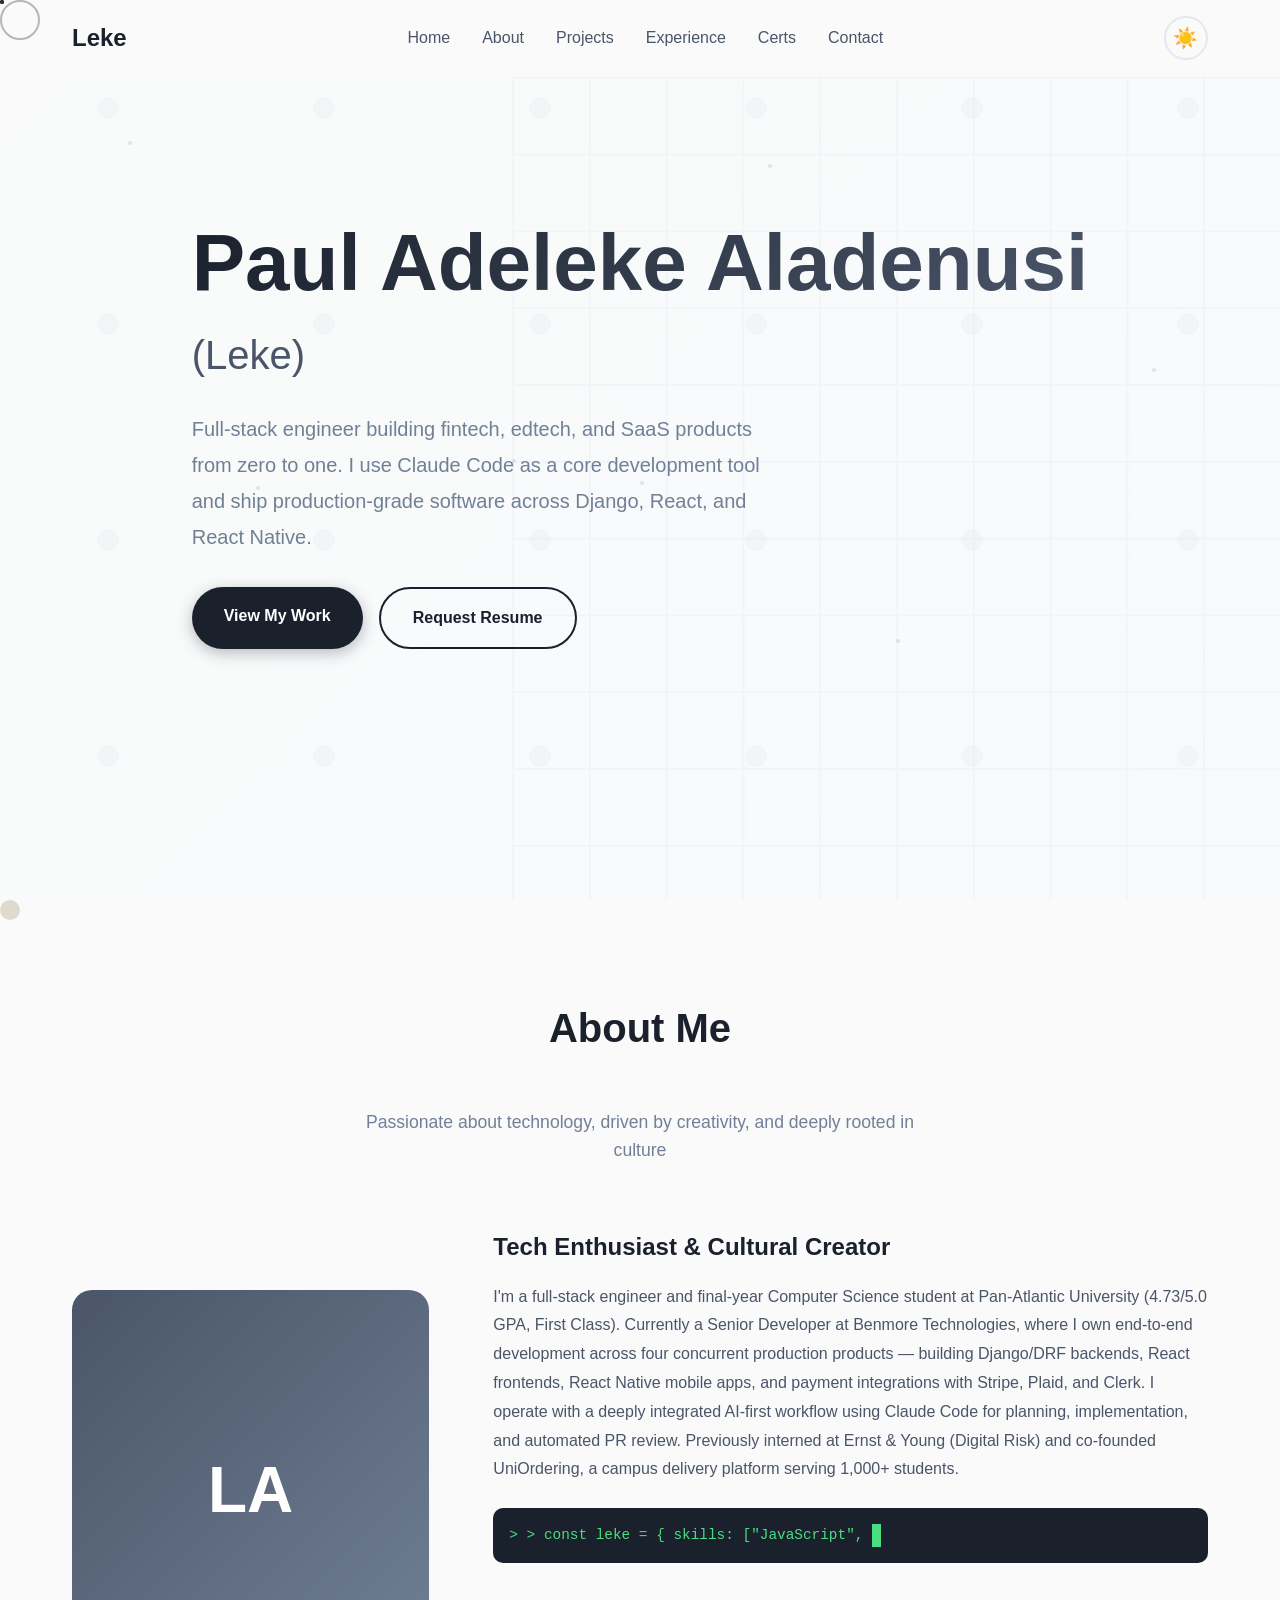
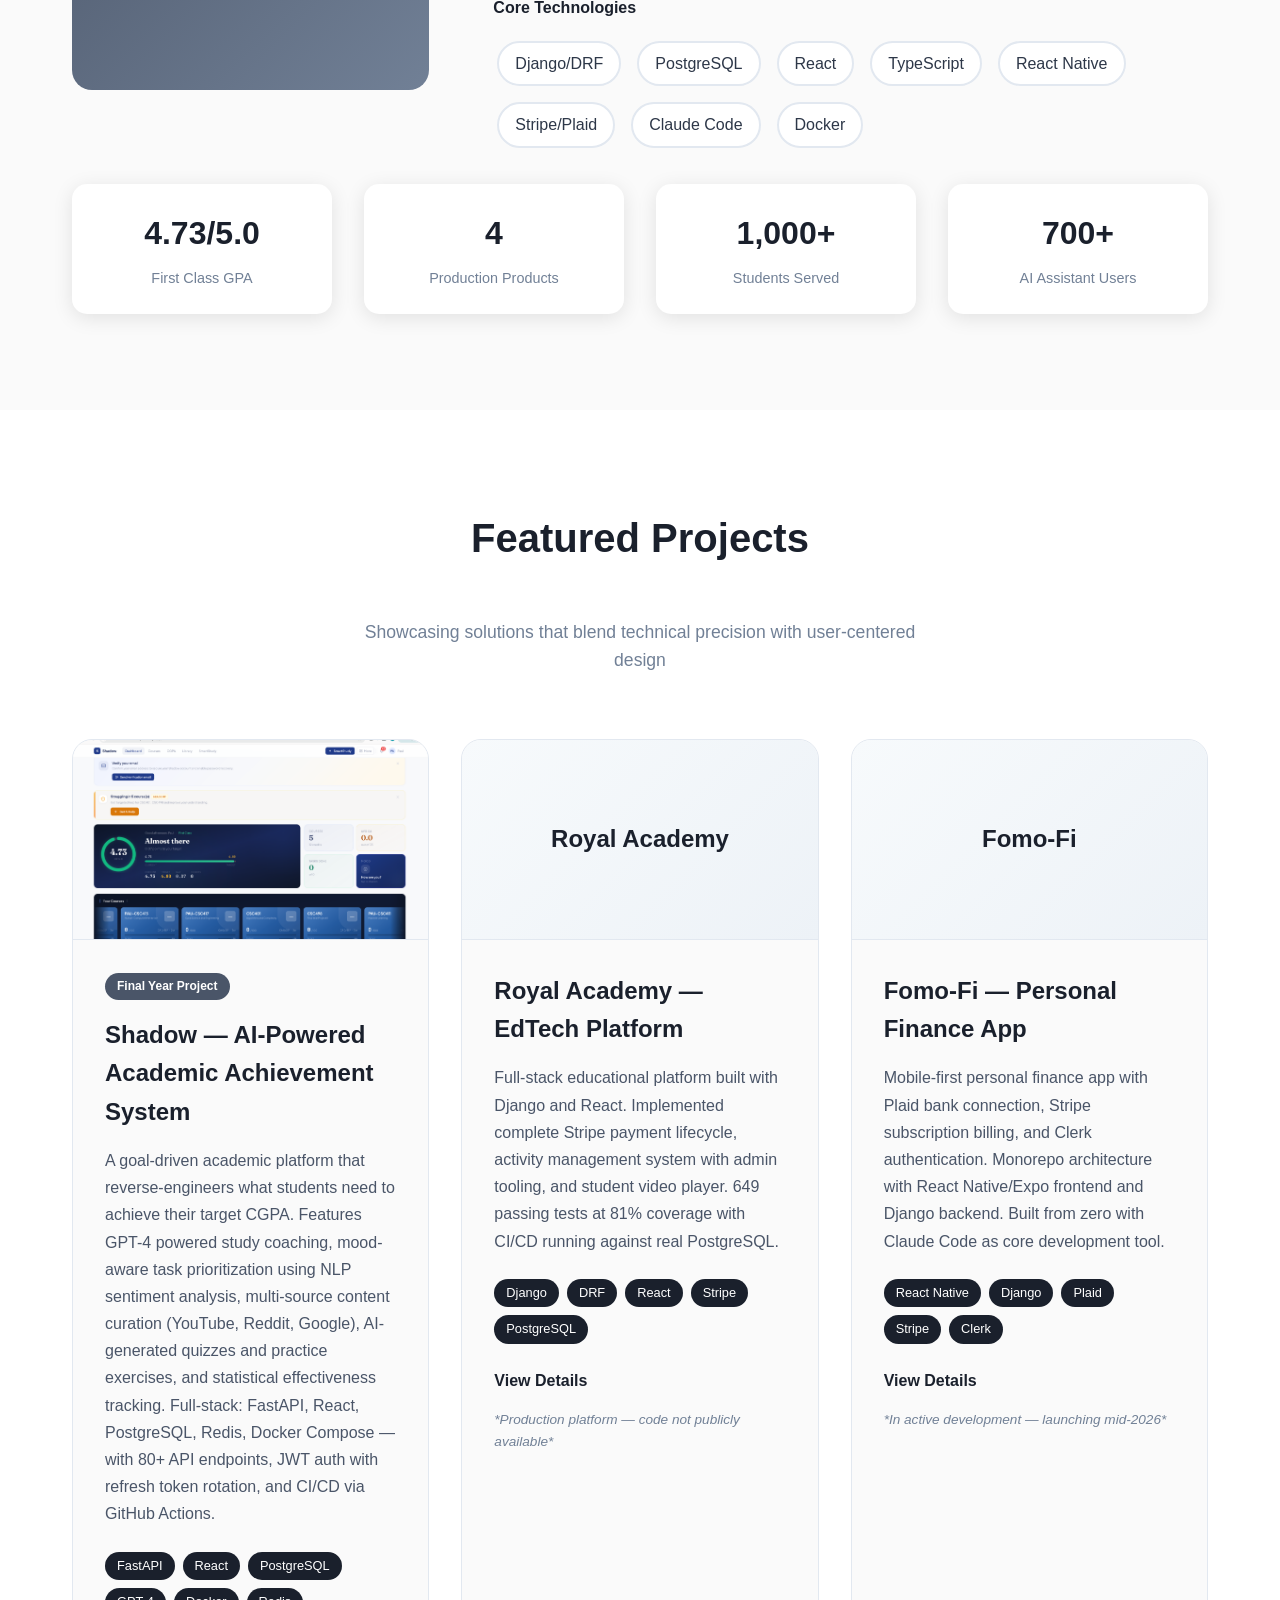
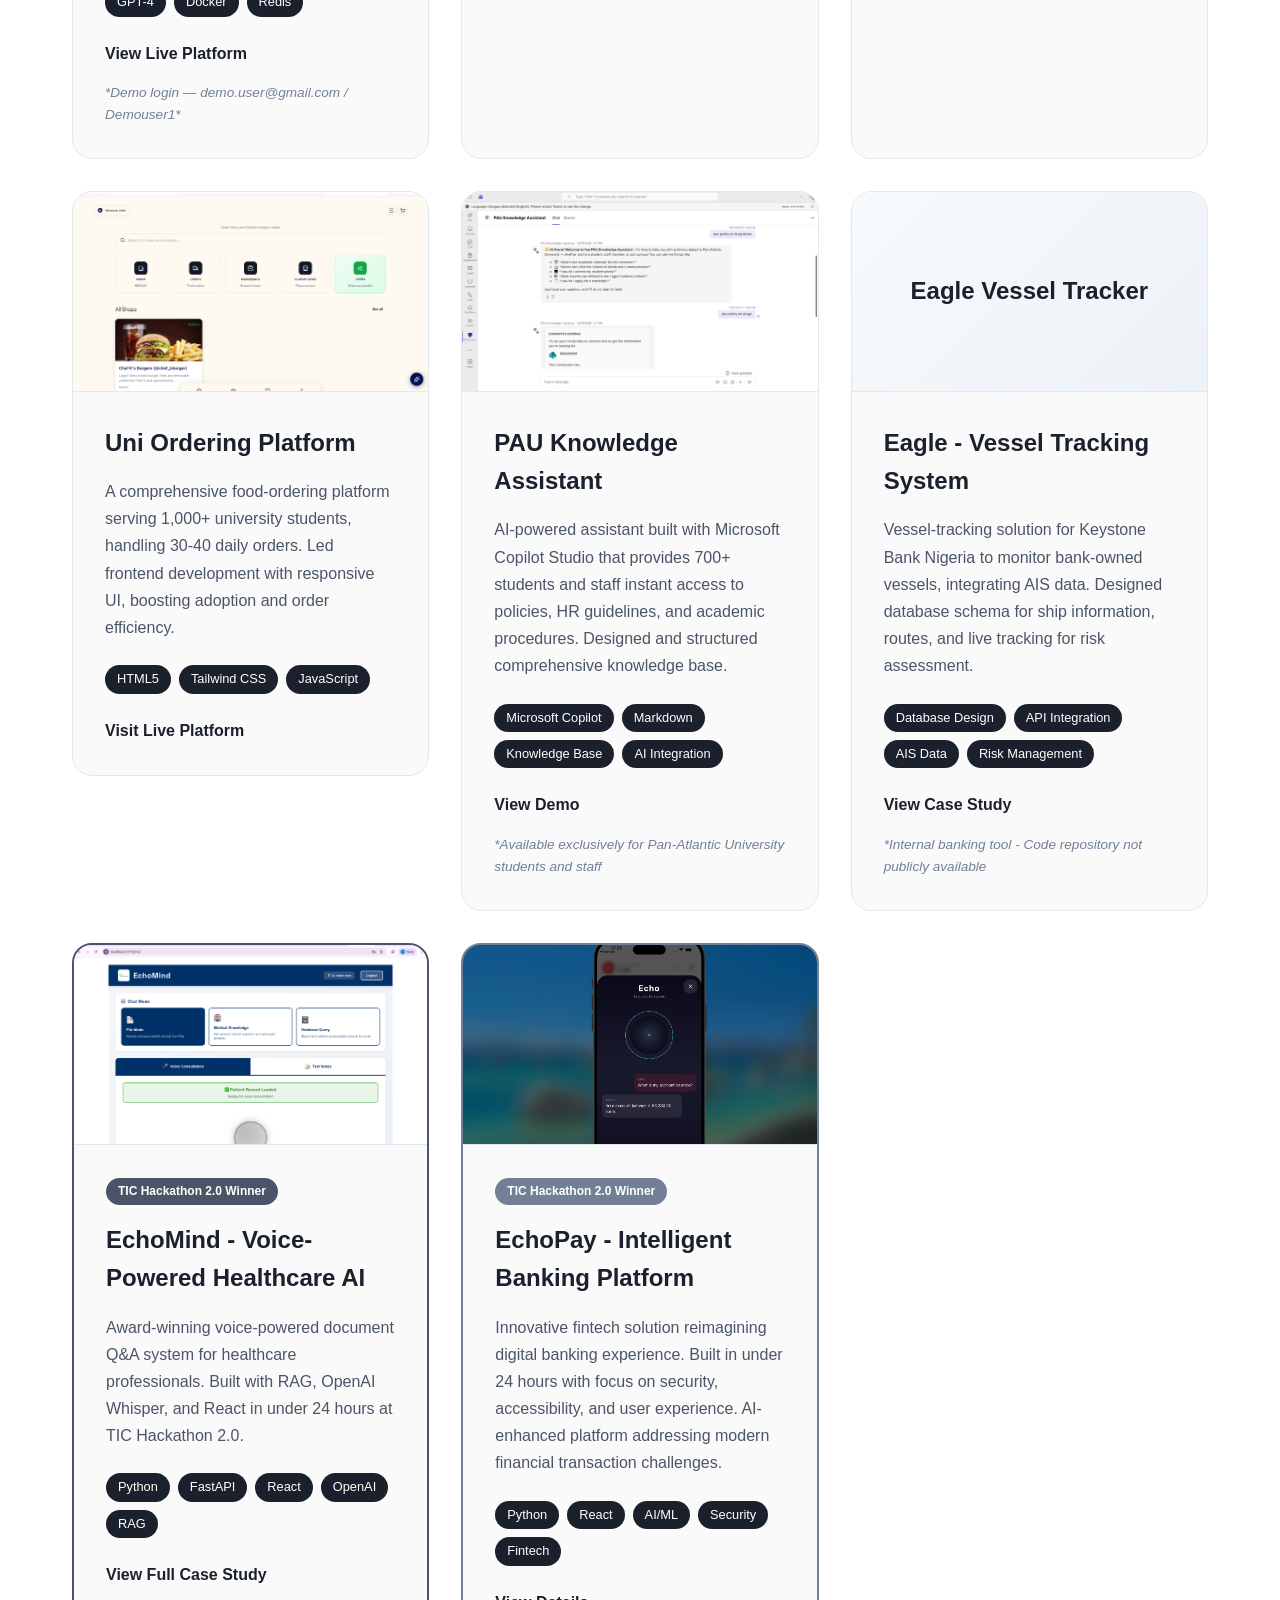
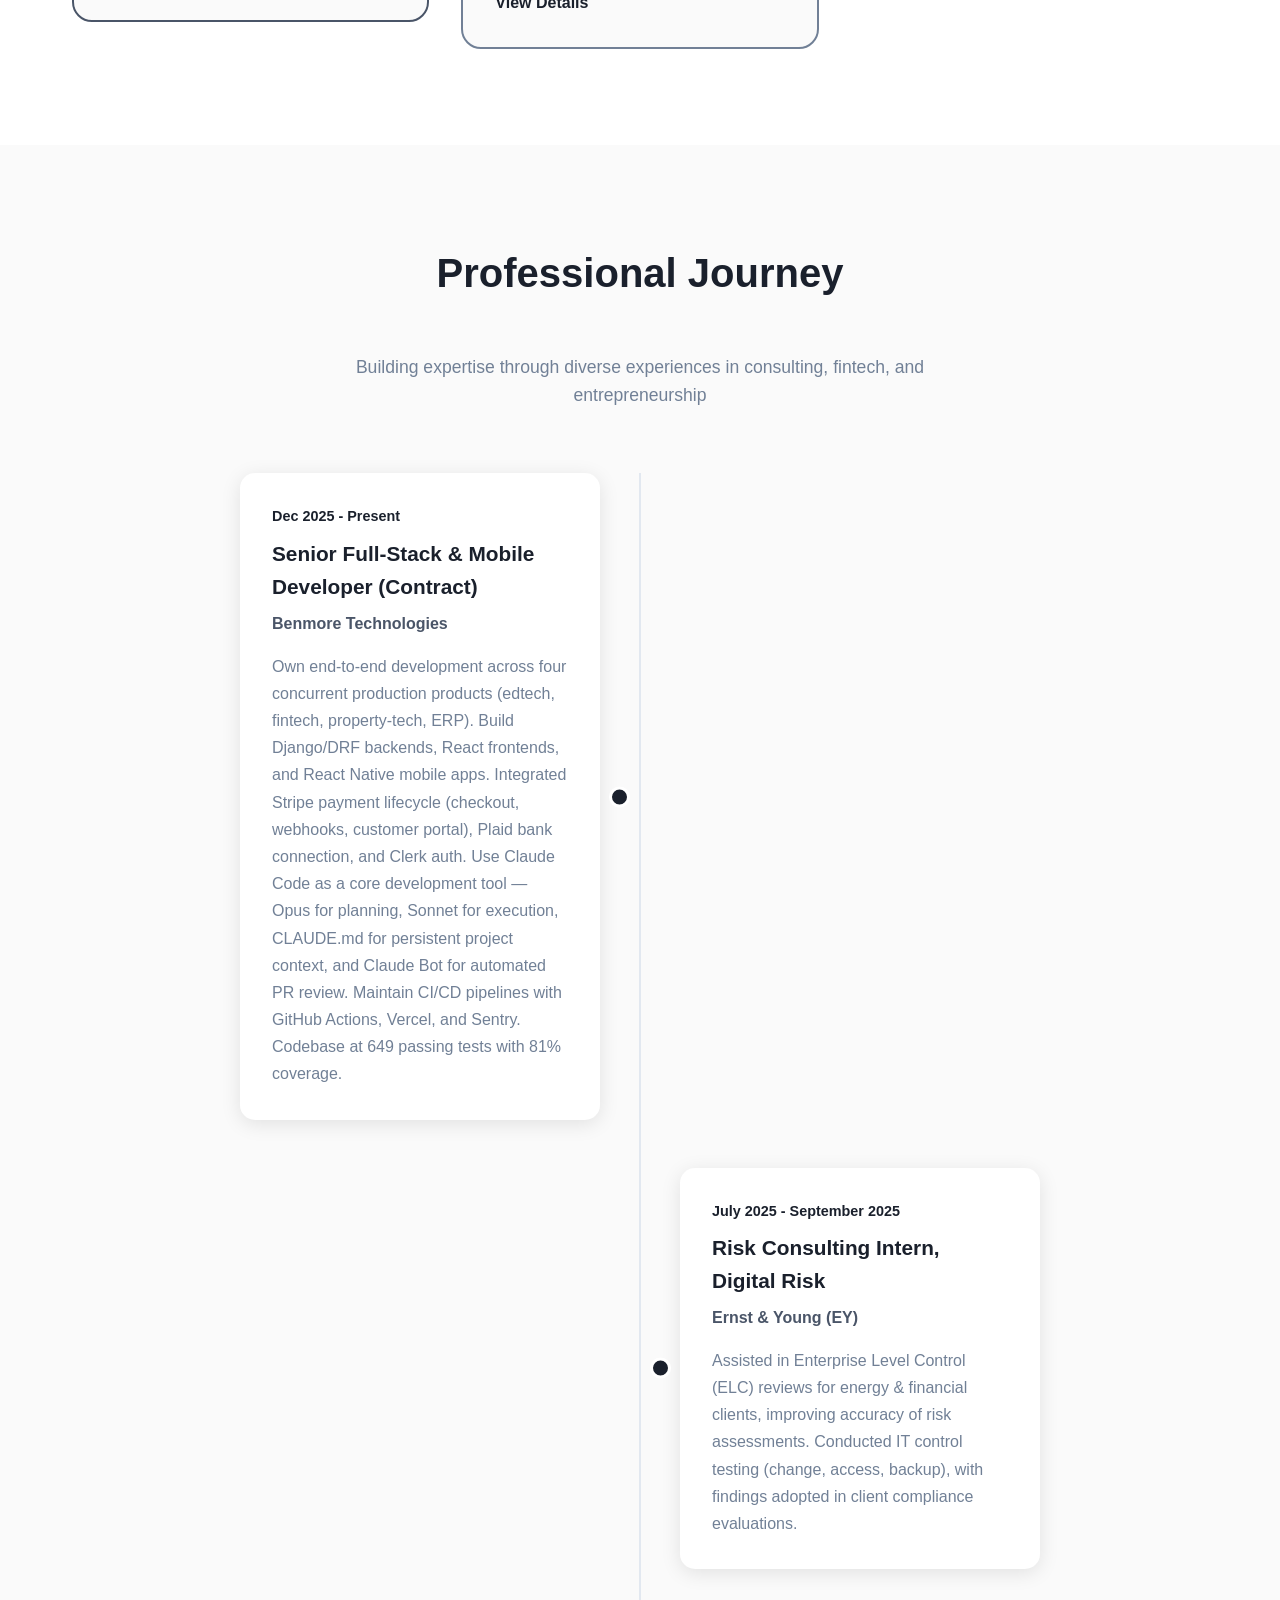
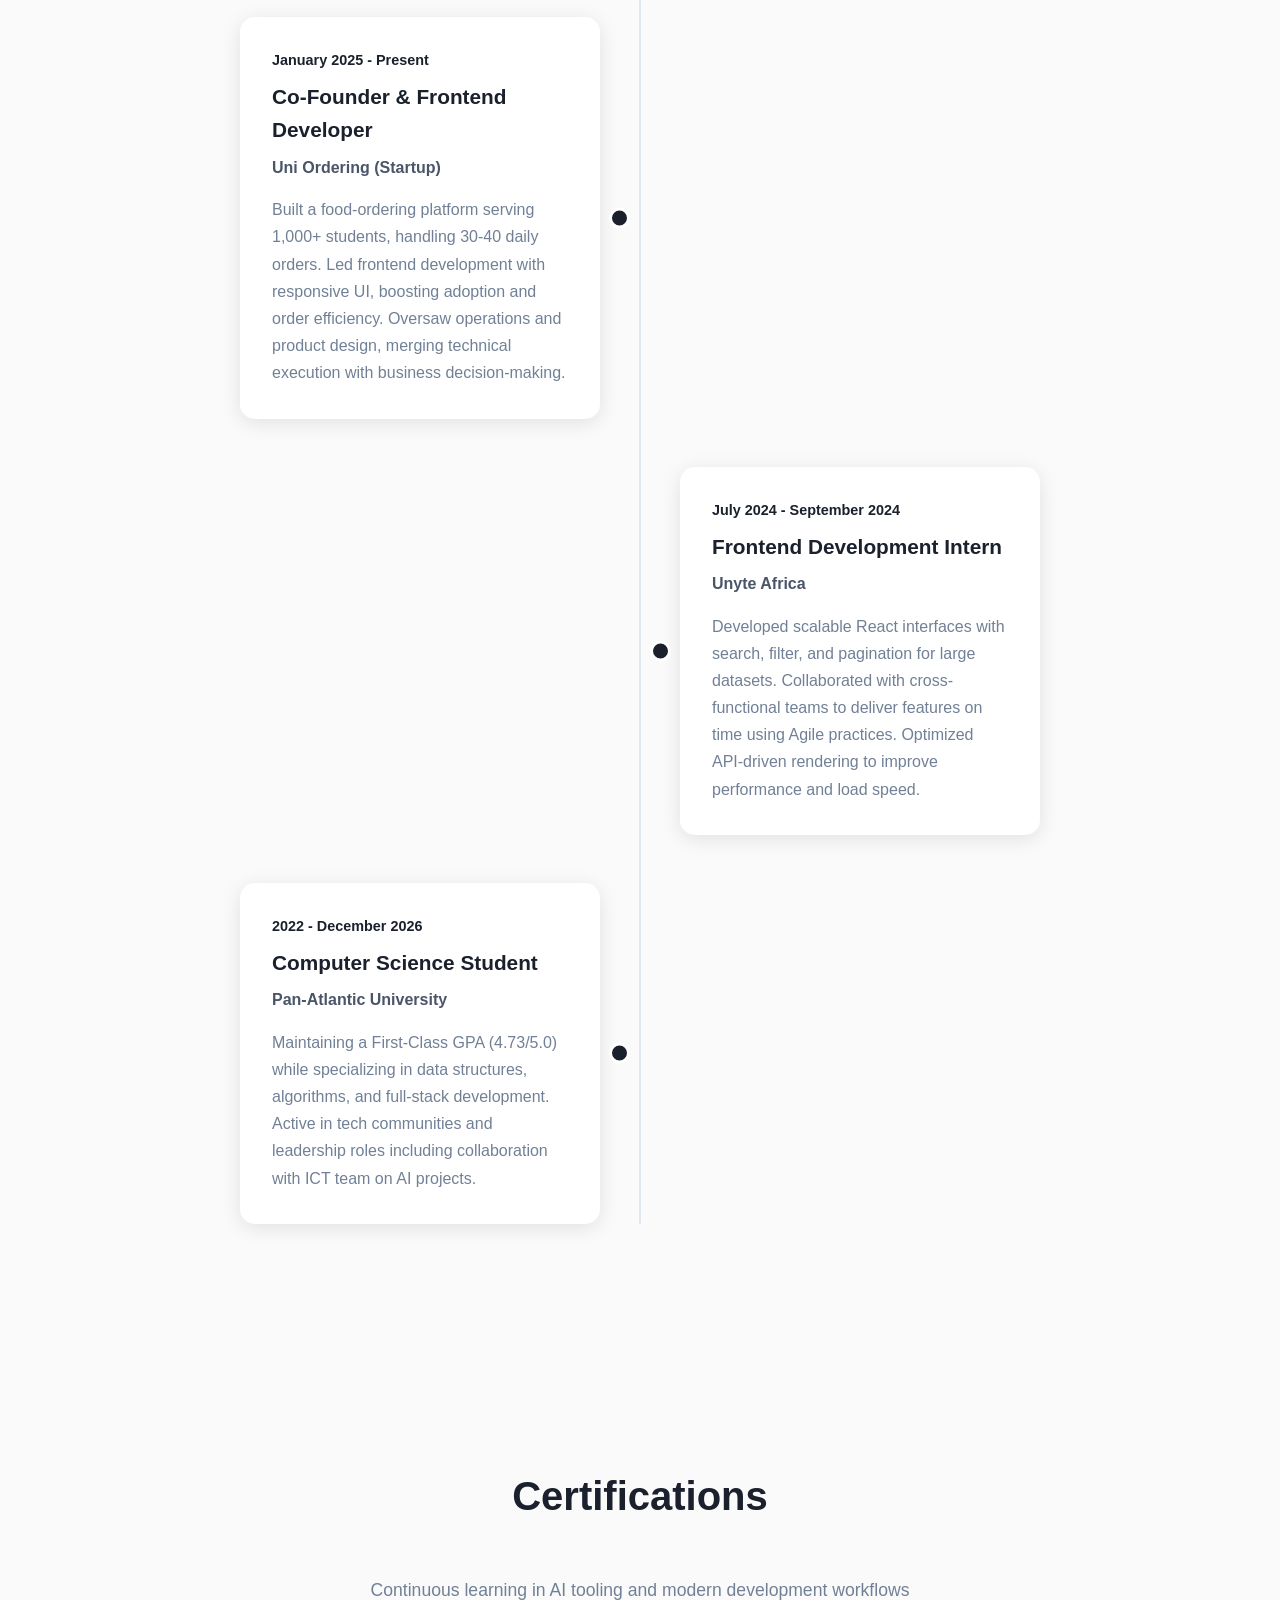
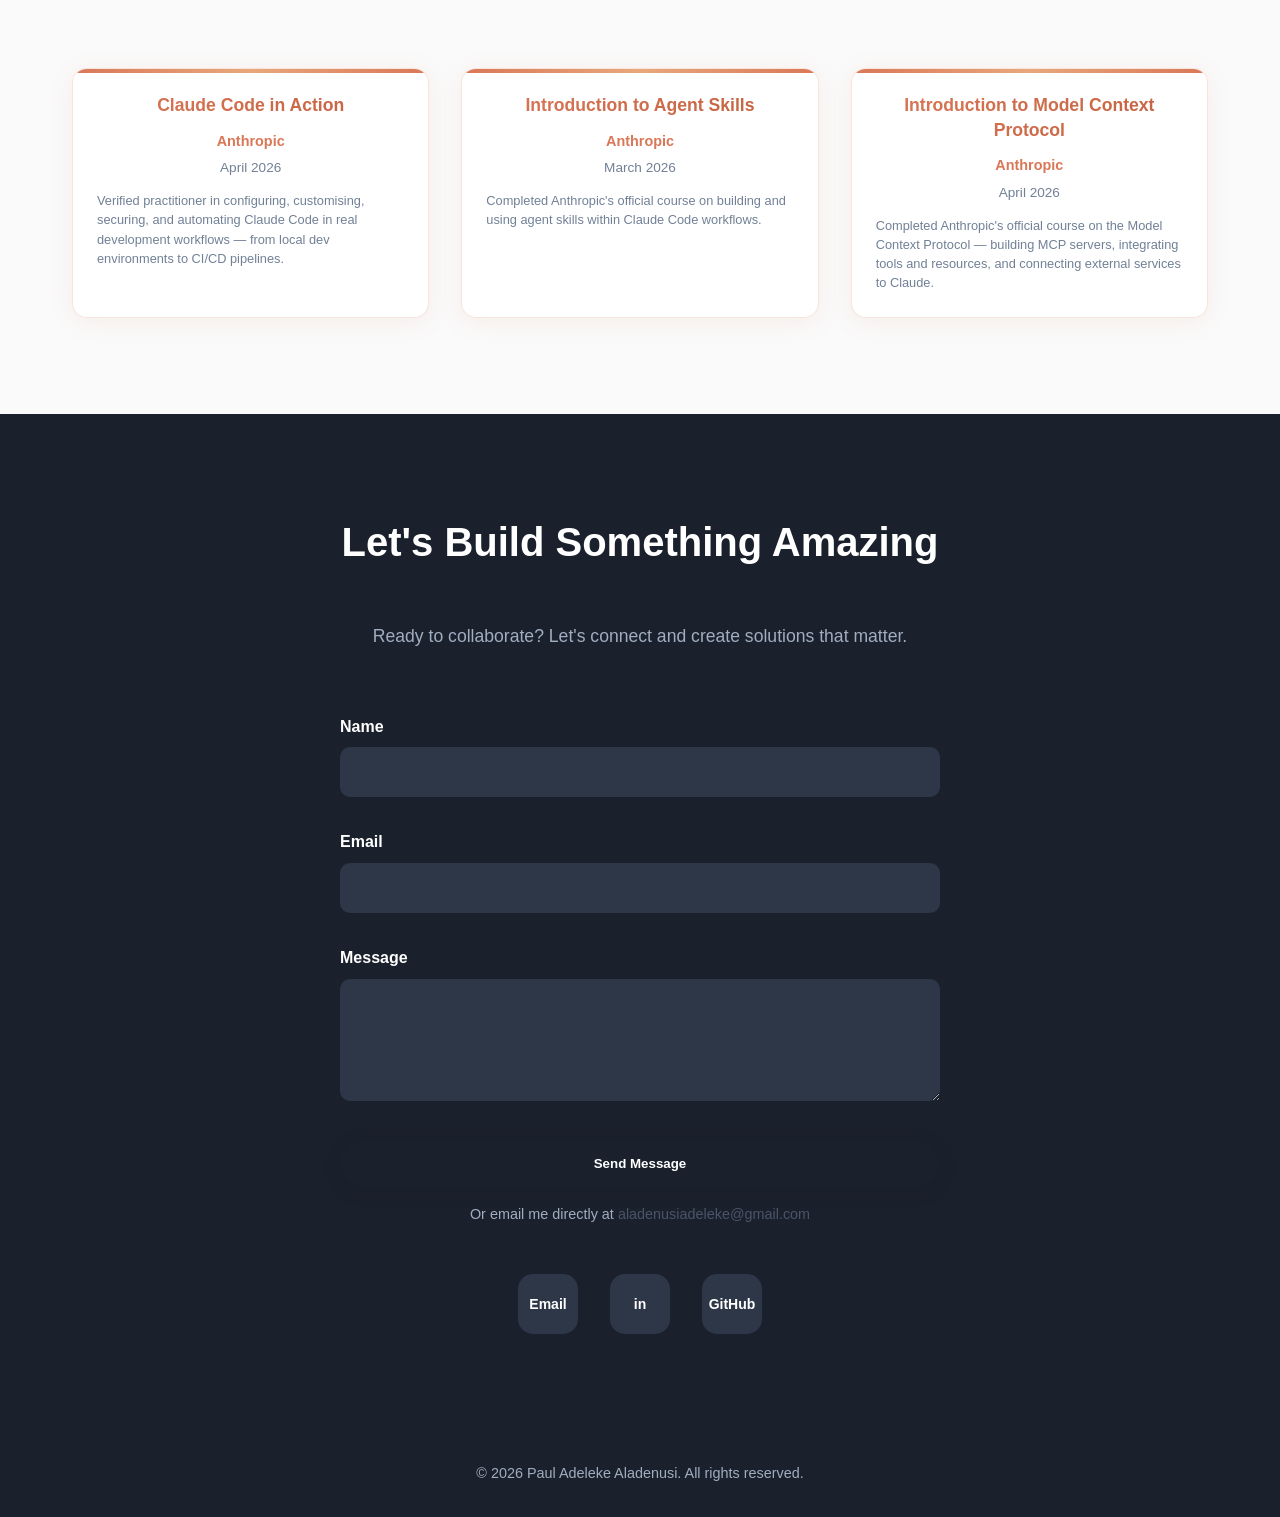
==== index.html @ c2150056 "Add Certifications section with Claude/Anthropic branded styling Three Anthropic certs with verifica" ====
<!DOCTYPE html>
<html lang="en">
<head>
    <meta charset="UTF-8">
    <meta name="viewport" content="width=device-width, initial-scale=1.0">
    <title>Paul Adeleke Aladenusi (Leke) - Tech & Culture</title>

    <!-- SEO Meta Tags -->
    <meta name="description" content="Paul Adeleke Aladenusi - Computer Science undergraduate at Pan-Atlantic University. Frontend Developer, Risk Consulting Intern at EY. Building innovative tech solutions with React, JavaScript, and Python.">
    <meta name="keywords" content="Paul Aladenusi, Leke, Computer Science, Frontend Developer, React, JavaScript, TypeScript, Portfolio, Nigeria Tech, EY Intern, Pan-Atlantic University, Web Developer">
    <meta name="author" content="Paul Adeleke Aladenusi">
    <meta name="robots" content="index, follow">
    <link rel="canonical" href="https://paulaladenusi.com/">

    <!-- Open Graph / Facebook -->
    <meta property="og:type" content="website">
    <meta property="og:url" content="https://paulaladenusi.com/">
    <meta property="og:title" content="Paul Adeleke Aladenusi (Leke) - Tech & Culture">
    <meta property="og:description" content="Computer Science undergraduate crafting digital experiences at the intersection of tech innovation and cultural authenticity. First Class Honours student building the future.">
    <meta property="og:image" content="https://paulaladenusi.com/assets/images/og-image.png">
    <meta property="og:site_name" content="Paul Aladenusi Portfolio">

    <!-- Twitter -->
    <meta property="twitter:card" content="summary_large_image">
    <meta property="twitter:url" content="https://paulaladenusi.com/">
    <meta property="twitter:title" content="Paul Adeleke Aladenusi (Leke) - Tech & Culture">
    <meta property="twitter:description" content="Computer Science undergraduate crafting digital experiences at the intersection of tech innovation and cultural authenticity.">
    <meta property="twitter:image" content="https://paulaladenusi.com/assets/images/og-image.png">

    <!-- Favicon -->
    <link rel="icon" type="image/x-icon" href="assets/images/favicon.ico">
    <link rel="apple-touch-icon" sizes="180x180" href="assets/images/apple-touch-icon.png">

    <!-- Preconnect for performance -->
    <link rel="preconnect" href="https://fonts.googleapis.com">
    <link rel="preconnect" href="https://fonts.gstatic.com" crossorigin>

    <!-- External Stylesheet -->
    <link rel="stylesheet" href="css/styles.css">
</head>
<body>
    <!-- Header with Navigation -->
    <header>
        <nav id="navbar">
            <div class="container">
                <div class="nav-container">
                    <div class="logo">Leke</div>
                    <button class="mobile-menu-toggle" id="mobileMenuToggle" aria-label="Toggle mobile menu">
                        <span class="hamburger-line"></span>
                        <span class="hamburger-line"></span>
                        <span class="hamburger-line"></span>
                    </button>
                    <ul class="nav-links" id="navLinks">
                        <li><a href="#home">Home</a></li>
                        <li><a href="#about">About</a></li>
                        <li><a href="#projects">Projects</a></li>
                        <li><a href="#experience">Experience</a></li>
                        <li><a href="#certifications">Certs</a></li>
                        <li><a href="#contact">Contact</a></li>
                    </ul>
                    <button class="theme-toggle" id="themeToggle" aria-label="Toggle dark mode">
                        <span class="icon sun-icon">☀️</span>
                        <span class="icon moon-icon">🌙</span>
                    </button>
                </div>
            </div>
        </nav>
    </header>

    <!-- Main Content -->
    <main>
        <!-- Hero Section -->
        <section id="home" class="hero">
            <div class="parallax-bg"></div>
            <div class="container">
                <div class="hero-content fade-in">
                    <h1>Paul Adeleke Aladenusi</h1>
                    <div class="nickname">(Leke)</div>
                    <p class="tagline">Full-stack engineer building fintech, edtech, and SaaS products from zero to one. I use Claude Code as a core development tool and ship production-grade software across Django, React, and React Native.</p>
                    <div class="hero-buttons">
                        <a href="#projects" class="cta-button magnetic">View My Work</a>
                        <a href="mailto:aladenusiadeleke@gmail.com?subject=Resume Request&body=Hi Leke, I'd like to request your resume. Thanks!" class="cta-button cta-button-outline magnetic">Request Resume</a>
                    </div>
                </div>
            </div>
        </section>

        <!-- Custom Cursor -->
        <div class="cursor"></div>
        <div class="cursor-follower"></div>

        <!-- Cursor Trails -->
        <div class="cursor-trail" id="trail-1"></div>
        <div class="cursor-trail" id="trail-2"></div>
        <div class="cursor-trail" id="trail-3"></div>
        <div class="cursor-trail" id="trail-4"></div>
        <div class="cursor-trail" id="trail-5"></div>

        <!-- Floating Particles -->
        <div class="floating-particles">
            <div class="particle" style="left: 10%; animation-delay: 0s;"></div>
            <div class="particle" style="left: 20%; animation-delay: 1s;"></div>
            <div class="particle" style="left: 30%; animation-delay: 2s;"></div>
            <div class="particle" style="left: 40%; animation-delay: 3s;"></div>
            <div class="particle" style="left: 50%; animation-delay: 4s;"></div>
            <div class="particle" style="left: 60%; animation-delay: 5s;"></div>
            <div class="particle" style="left: 70%; animation-delay: 0.5s;"></div>
            <div class="particle" style="left: 80%; animation-delay: 1.5s;"></div>
            <div class="particle" style="left: 90%; animation-delay: 2.5s;"></div>
        </div>

        <!-- About Section -->
        <section id="about">
            <div class="container">
                <div class="fade-in">
                    <h2 class="section-title">About Me</h2>
                    <p class="section-subtitle">Passionate about technology, driven by creativity, and deeply rooted in culture</p>

                    <div class="about-grid">
                        <div class="about-image">LA</div>
                        <div class="about-content">
                            <h3>Tech Enthusiast & Cultural Creator</h3>
                            <p>I'm a full-stack engineer and final-year Computer Science student at Pan-Atlantic University (4.73/5.0 GPA, First Class). Currently a Senior Developer at Benmore Technologies, where I own end-to-end development across four concurrent production products — building Django/DRF backends, React frontends, React Native mobile apps, and payment integrations with Stripe, Plaid, and Clerk. I operate with a deeply integrated AI-first workflow using Claude Code for planning, implementation, and automated PR review. Previously interned at Ernst & Young (Digital Risk) and co-founded UniOrdering, a campus delivery platform serving 1,000+ students.</p>

                            <div class="terminal">
                                const leke = { skills: ["JavaScript", "Python", "React", "Problem Solving"], passion: "Building meaningful tech" };<span class="terminal-cursor">|</span>
                            </div>

                            <div class="skills-section">
                                <h4>Core Technologies</h4>
                                <div class="skills-container">
                                    <span class="skill-bubble">Django/DRF</span>
                                    <span class="skill-bubble">PostgreSQL</span>
                                    <span class="skill-bubble">React</span>
                                    <span class="skill-bubble">TypeScript</span>
                                    <span class="skill-bubble">React Native</span>
                                    <span class="skill-bubble">Stripe/Plaid</span>
                                    <span class="skill-bubble">Claude Code</span>
                                    <span class="skill-bubble">Docker</span>
                                </div>
                            </div>
                        </div>
                    </div>

                    <div class="stats">
                        <div class="stat">
                            <span class="stat-number">4.73/5.0</span>
                            <div class="stat-label">First Class GPA</div>
                        </div>
                        <div class="stat">
                            <span class="stat-number">4</span>
                            <div class="stat-label">Production Products</div>
                        </div>
                        <div class="stat">
                            <span class="stat-number">1,000+</span>
                            <div class="stat-label">Students Served</div>
                        </div>
                        <div class="stat">
                            <span class="stat-number">700+</span>
                            <div class="stat-label">AI Assistant Users</div>
                        </div>
                    </div>
                </div>
            </div>
        </section>

        <!-- Projects Section -->
        <section id="projects" class="projects">
            <div class="container">
                <div class="fade-in">
                    <h2 class="section-title">Featured Projects</h2>
                    <p class="section-subtitle">Showcasing solutions that blend technical precision with user-centered design</p>

                    <div class="projects-grid">
                        <a href="https://shadow-academic.up.railway.app/" target="_blank" rel="noopener noreferrer" class="project-card-link">
                            <article class="project-card">
                                <div class="project-image">
                                    <img src="assets/images/projects/shadowimg.png" alt="Shadow Academic Platform Screenshot" loading="lazy">
                                </div>
                                <div class="project-content">
                                    <div class="project-badge">Final Year Project</div>
                                    <h3 class="project-title">Shadow — AI-Powered Academic Achievement System</h3>
                                    <p class="project-description">A goal-driven academic platform that reverse-engineers what students need to achieve their target CGPA. Features GPT-4 powered study coaching, mood-aware task prioritization using NLP sentiment analysis, multi-source content curation (YouTube, Reddit, Google), AI-generated quizzes and practice exercises, and statistical effectiveness tracking. Full-stack: FastAPI, React, PostgreSQL, Redis, Docker Compose — with 80+ API endpoints, JWT auth with refresh token rotation, and CI/CD via GitHub Actions.</p>
                                    <div class="tech-stack">
                                        <span class="tech-tag">FastAPI</span>
                                        <span class="tech-tag">React</span>
                                        <span class="tech-tag">PostgreSQL</span>
                                        <span class="tech-tag">GPT-4</span>
                                        <span class="tech-tag">Docker</span>
                                        <span class="tech-tag">Redis</span>
                                    </div>
                                    <div class="project-links">
                                        <span class="project-link">View Live Platform</span>
                                    </div>
                                    <p class="project-note">*Demo login — demo.user@gmail.com / Demouser1*</p>
                                </div>
                            </article>
                        </a>

                        <article class="project-card" onclick="showRoyalAcademyInfo()">
                            <div class="project-image">Royal Academy</div>
                            <div class="project-content">
                                <h3 class="project-title">Royal Academy — EdTech Platform</h3>
                                <p class="project-description">Full-stack educational platform built with Django and React. Implemented complete Stripe payment lifecycle, activity management system with admin tooling, and student video player. 649 passing tests at 81% coverage with CI/CD running against real PostgreSQL.</p>
                                <div class="tech-stack">
                                    <span class="tech-tag">Django</span>
                                    <span class="tech-tag">DRF</span>
                                    <span class="tech-tag">React</span>
                                    <span class="tech-tag">Stripe</span>
                                    <span class="tech-tag">PostgreSQL</span>
                                </div>
                                <div class="project-links">
                                    <span class="project-link">View Details</span>
                                </div>
                                <p class="project-note">*Production platform — code not publicly available*</p>
                            </div>
                        </article>

                        <article class="project-card" onclick="showFomoFiInfo()">
                            <div class="project-image">Fomo-Fi</div>
                            <div class="project-content">
                                <h3 class="project-title">Fomo-Fi — Personal Finance App</h3>
                                <p class="project-description">Mobile-first personal finance app with Plaid bank connection, Stripe subscription billing, and Clerk authentication. Monorepo architecture with React Native/Expo frontend and Django backend. Built from zero with Claude Code as core development tool.</p>
                                <div class="tech-stack">
                                    <span class="tech-tag">React Native</span>
                                    <span class="tech-tag">Django</span>
                                    <span class="tech-tag">Plaid</span>
                                    <span class="tech-tag">Stripe</span>
                                    <span class="tech-tag">Clerk</span>
                                </div>
                                <div class="project-links">
                                    <span class="project-link">View Details</span>
                                </div>
                                <p class="project-note">*In active development — launching mid-2026*</p>
                            </div>
                        </article>

                        <a href="https://uniordering.com" target="_blank" class="project-card-link">
                            <article class="project-card">
                                <div class="project-image">
                                    <img src="assets/images/projects/uniOrderingimg.png" alt="Uni Ordering Platform Screenshot" loading="lazy">
                                </div>
                                <div class="project-content">
                                    <h3 class="project-title">Uni Ordering Platform</h3>
                                    <p class="project-description">A comprehensive food-ordering platform serving 1,000+ university students, handling 30-40 daily orders. Led frontend development with responsive UI, boosting adoption and order efficiency.</p>
                                    <div class="tech-stack">
                                        <span class="tech-tag">HTML5</span>
                                        <span class="tech-tag">Tailwind CSS</span>
                                        <span class="tech-tag">JavaScript</span>
                                    </div>
                                    <div class="project-links">
                                        <span class="project-link">Visit Live Platform</span>
                                    </div>
                                </div>
                            </article>
                        </a>

                        <article class="project-card" onclick="showAIDemo()">
                            <div class="project-image">
                                <img src="assets/images/projects/pauknowledgebaseimg.png" alt="PAU Knowledge Assistant Screenshot" loading="lazy">
                            </div>
                            <div class="project-content">
                                <h3 class="project-title">PAU Knowledge Assistant</h3>
                                <p class="project-description">AI-powered assistant built with Microsoft Copilot Studio that provides 700+ students and staff instant access to policies, HR guidelines, and academic procedures. Designed and structured comprehensive knowledge base.</p>
                                <div class="tech-stack">
                                    <span class="tech-tag">Microsoft Copilot</span>
                                    <span class="tech-tag">Markdown</span>
                                    <span class="tech-tag">Knowledge Base</span>
                                    <span class="tech-tag">AI Integration</span>
                                </div>
                                <div class="project-links">
                                    <span class="project-link">View Demo</span>
                                </div>
                                <p class="project-note">*Available exclusively for Pan-Atlantic University students and staff</p>
                            </div>
                        </article>

                        <article class="project-card" onclick="showEagleInfo()">
                            <div class="project-image">Eagle Vessel Tracker</div>
                            <div class="project-content">
                                <h3 class="project-title">Eagle - Vessel Tracking System</h3>
                                <p class="project-description">Vessel-tracking solution for Keystone Bank Nigeria to monitor bank-owned vessels, integrating AIS data. Designed database schema for ship information, routes, and live tracking for risk assessment.</p>
                                <div class="tech-stack">
                                    <span class="tech-tag">Database Design</span>
                                    <span class="tech-tag">API Integration</span>
                                    <span class="tech-tag">AIS Data</span>
                                    <span class="tech-tag">Risk Management</span>
                                </div>
                                <div class="project-links">
                                    <span class="project-link">View Case Study</span>
                                </div>
                                <p class="project-note">*Internal banking tool - Code repository not publicly available</p>
                            </div>
                        </article>

                        <a href="project-echomind.html" class="project-card-link">
                            <article class="project-card project-card-featured">
                                <div class="project-image project-image-featured">
                                    <img src="assets/images/echomind/Screenshot 2025-12-17 at 19.10.48.png" alt="EchoMind Healthcare AI Screenshot" loading="lazy">
                                </div>
                                <div class="project-content">
                                    <div class="project-badge">TIC Hackathon 2.0 Winner</div>
                                    <h3 class="project-title">EchoMind - Voice-Powered Healthcare AI</h3>
                                    <p class="project-description">Award-winning voice-powered document Q&A system for healthcare professionals. Built with RAG, OpenAI Whisper, and React in under 24 hours at TIC Hackathon 2.0.</p>
                                    <div class="tech-stack">
                                        <span class="tech-tag">Python</span>
                                        <span class="tech-tag">FastAPI</span>
                                        <span class="tech-tag">React</span>
                                        <span class="tech-tag">OpenAI</span>
                                        <span class="tech-tag">RAG</span>
                                    </div>
                                    <div class="project-links">
                                        <span class="project-link">View Full Case Study</span>
                                    </div>
                                </div>
                            </article>
                        </a>

                        <article class="project-card project-card-secondary" onclick="showEchoPayInfo()">
                            <div class="project-image project-image-secondary">
                                <img src="assets/images/projects/echoPayimg.png" alt="EchoPay Banking Platform Screenshot" loading="lazy">
                            </div>
                            <div class="project-content">
                                <div class="project-badge project-badge-secondary">TIC Hackathon 2.0 Winner</div>
                                <h3 class="project-title">EchoPay - Intelligent Banking Platform</h3>
                                <p class="project-description">Innovative fintech solution reimagining digital banking experience. Built in under 24 hours with focus on security, accessibility, and user experience. AI-enhanced platform addressing modern financial transaction challenges.</p>
                                <div class="tech-stack">
                                    <span class="tech-tag">Python</span>
                                    <span class="tech-tag">React</span>
                                    <span class="tech-tag">AI/ML</span>
                                    <span class="tech-tag">Security</span>
                                    <span class="tech-tag">Fintech</span>
                                </div>
                                <div class="project-links">
                                    <span class="project-link">View Details</span>
                                </div>
                            </div>
                        </article>
                    </div>
                </div>
            </div>
        </section>

        <!-- Experience Section -->
        <section id="experience">
            <div class="container">
                <div class="fade-in">
                    <h2 class="section-title">Professional Journey</h2>
                    <p class="section-subtitle">Building expertise through diverse experiences in consulting, fintech, and entrepreneurship</p>

                    <div class="experience-timeline">
                        <article class="timeline-item">
                            <div class="timeline-content">
                                <div class="timeline-date">Dec 2025 - Present</div>
                                <h3 class="timeline-title">Senior Full-Stack & Mobile Developer (Contract)</h3>
                                <div class="timeline-company">Benmore Technologies</div>
                                <p class="timeline-description">Own end-to-end development across four concurrent production products (edtech, fintech, property-tech, ERP). Build Django/DRF backends, React frontends, and React Native mobile apps. Integrated Stripe payment lifecycle (checkout, webhooks, customer portal), Plaid bank connection, and Clerk auth. Use Claude Code as a core development tool — Opus for planning, Sonnet for execution, CLAUDE.md for persistent project context, and Claude Bot for automated PR review. Maintain CI/CD pipelines with GitHub Actions, Vercel, and Sentry. Codebase at 649 passing tests with 81% coverage.</p>
                            </div>
                        </article>

                        <article class="timeline-item">
                            <div class="timeline-content">
                                <div class="timeline-date">July 2025 - September 2025</div>
                                <h3 class="timeline-title">Risk Consulting Intern, Digital Risk</h3>
                                <div class="timeline-company">Ernst & Young (EY)</div>
                                <p class="timeline-description">Assisted in Enterprise Level Control (ELC) reviews for energy & financial clients, improving accuracy of risk assessments. Conducted IT control testing (change, access, backup), with findings adopted in client compliance evaluations.</p>
                            </div>
                        </article>

                        <article class="timeline-item">
                            <div class="timeline-content">
                                <div class="timeline-date">January 2025 - Present</div>
                                <h3 class="timeline-title">Co-Founder & Frontend Developer</h3>
                                <div class="timeline-company">Uni Ordering (Startup)</div>
                                <p class="timeline-description">Built a food-ordering platform serving 1,000+ students, handling 30-40 daily orders. Led frontend development with responsive UI, boosting adoption and order efficiency. Oversaw operations and product design, merging technical execution with business decision-making.</p>
                            </div>
                        </article>

                        <article class="timeline-item">
                            <div class="timeline-content">
                                <div class="timeline-date">July 2024 - September 2024</div>
                                <h3 class="timeline-title">Frontend Development Intern</h3>
                                <div class="timeline-company">Unyte Africa</div>
                                <p class="timeline-description">Developed scalable React interfaces with search, filter, and pagination for large datasets. Collaborated with cross-functional teams to deliver features on time using Agile practices. Optimized API-driven rendering to improve performance and load speed.</p>
                            </div>
                        </article>

                        <article class="timeline-item">
                            <div class="timeline-content">
                                <div class="timeline-date">2022 - December 2026</div>
                                <h3 class="timeline-title">Computer Science Student</h3>
                                <div class="timeline-company">Pan-Atlantic University</div>
                                <p class="timeline-description">Maintaining a First-Class GPA (4.73/5.0) while specializing in data structures, algorithms, and full-stack development. Active in tech communities and leadership roles including collaboration with ICT team on AI projects.</p>
                            </div>
                        </article>
                    </div>
                </div>
            </div>
        </section>

        <!-- Certifications Section -->
        <section id="certifications">
            <div class="container">
                <div class="fade-in">
                    <h2 class="section-title">Certifications</h2>
                    <p class="section-subtitle">Continuous learning in AI tooling and modern development workflows</p>

                    <div class="stats">
                        <div class="stat">
                            <a href="https://verify.skilljar.com/c/rhm4c9giv8ug" target="_blank" rel="noopener noreferrer" class="stat-number">Claude Code in Action</a>
                            <div class="stat-label">Anthropic</div>
                            <div class="stat-label">April 2026</div>
                            <p class="stat-label">Verified practitioner in configuring, customising, securing, and automating Claude Code in real development workflows — from local dev environments to CI/CD pipelines.</p>
                        </div>
                        <div class="stat">
                            <a href="https://verify.skilljar.com/c/96dg64g9a38r" target="_blank" rel="noopener noreferrer" class="stat-number">Introduction to Agent Skills</a>
                            <div class="stat-label">Anthropic</div>
                            <div class="stat-label">March 2026</div>
                            <p class="stat-label">Completed Anthropic's official course on building and using agent skills within Claude Code workflows.</p>
                        </div>
                        <div class="stat">
                            <a href="https://verify.skilljar.com/c/qot85jvb5tgh" target="_blank" rel="noopener noreferrer" class="stat-number">Introduction to Model Context Protocol</a>
                            <div class="stat-label">Anthropic</div>
                            <div class="stat-label">April 2026</div>
                            <p class="stat-label">Completed Anthropic's official course on the Model Context Protocol — building MCP servers, integrating tools and resources, and connecting external services to Claude.</p>
                        </div>
                    </div>
                </div>
            </div>
        </section>

        <!-- Contact Section -->
        <section id="contact" class="contact">
            <div class="container">
                <div class="fade-in">
                    <h2 class="section-title">Let's Build Something Amazing</h2>
                    <p class="section-subtitle">Ready to collaborate? Let's connect and create solutions that matter.</p>

                    <form class="contact-form">
                        <div class="form-group">
                            <label for="name">Name</label>
                            <input type="text" id="name" name="name" required>
                        </div>

                        <div class="form-group">
                            <label for="email">Email</label>
                            <input type="email" id="email" name="email" required>
                        </div>

                        <div class="form-group">
                            <label for="message">Message</label>
                            <textarea id="message" name="message" rows="5" required></textarea>
                        </div>

                        <button type="button" onclick="sendMessage()" class="cta-button cta-button-full">Send Message</button>
                        <p class="contact-email">
                            Or email me directly at <a href="mailto:aladenusiadeleke@gmail.com">aladenusiadeleke@gmail.com</a>
                        </p>
                    </form>

                    <div class="social-links">
                        <a href="mailto:aladenusiadeleke@gmail.com" class="social-link" title="Email" aria-label="Send email">
                            <span>Email</span>
                        </a>
                        <a href="https://www.linkedin.com/in/adeleke-aladenusi-1a1350337/" class="social-link" title="LinkedIn" aria-label="Visit LinkedIn profile" target="_blank" rel="noopener noreferrer">
                            <span>in</span>
                        </a>
                        <a href="https://github.com/AdelekeAP" class="social-link" title="GitHub" aria-label="Visit GitHub profile" target="_blank" rel="noopener noreferrer">
                            <span>GitHub</span>
                        </a>
                    </div>
                </div>
            </div>
        </section>
    </main>

    <!-- Footer -->
    <footer>
        <div class="container">
            <p>&copy; 2026 Paul Adeleke Aladenusi. All rights reserved.</p>
        </div>
    </footer>

    <!-- External JavaScript -->
    <script src="js/main.js"></script>
</body>
</html>
---- css/styles.css ----
/* ==========================================================================
   Paul Aladenusi Portfolio - Main Stylesheet
   ========================================================================== */

/* --------------------------------------------------------------------------
   CSS Variables
   -------------------------------------------------------------------------- */
:root {
    /* Light theme (default) */
    --color-primary: #1a202c;
    --color-secondary: #4a5568;
    --color-text: #2d3748;
    --color-text-muted: #718096;
    --color-bg: #fafafa;
    --color-bg-white: #ffffff;
    --color-bg-alt: #f7fafc;
    --color-border: #e2e8f0;
    --color-success: #4ade80;
    --color-card-bg: #ffffff;
    --color-nav-bg: rgba(250, 250, 250, 0.95);
    --color-input-bg: #2d3748;
    --shadow-color: rgba(0, 0, 0, 0.1);
    --font-family: 'Inter', -apple-system, BlinkMacSystemFont, 'Segoe UI', sans-serif;
    --font-mono: 'Monaco', 'Courier New', monospace;
    --transition-fast: 0.15s ease;
    --transition-base: 0.3s ease;
    --transition-theme: 0.4s ease;
    --border-radius: 15px;
    --border-radius-lg: 20px;
    --border-radius-full: 50px;
}

/* Dark theme */
[data-theme="dark"] {
    --color-primary: #e2e8f0;
    --color-secondary: #a0aec0;
    --color-text: #e2e8f0;
    --color-text-muted: #a0aec0;
    --color-bg: #0f1419;
    --color-bg-white: #1a202c;
    --color-bg-alt: #171d24;
    --color-border: #2d3748;
    --color-card-bg: #1a202c;
    --color-nav-bg: rgba(15, 20, 25, 0.95);
    --color-input-bg: #2d3748;
    --shadow-color: rgba(0, 0, 0, 0.3);
}

/* --------------------------------------------------------------------------
   Base Styles
   -------------------------------------------------------------------------- */
* {
    margin: 0;
    padding: 0;
    box-sizing: border-box;
}

html {
    scroll-behavior: smooth;
}

body {
    font-family: var(--font-family);
    line-height: 1.6;
    color: var(--color-text);
    background: var(--color-bg);
    overflow-x: hidden;
    cursor: none;
    transition: background-color var(--transition-theme), color var(--transition-theme);
}

/* Theme Toggle Button */
.theme-toggle {
    background: none;
    border: 2px solid var(--color-border);
    border-radius: var(--border-radius-full);
    padding: 0.5rem;
    cursor: pointer;
    display: flex;
    align-items: center;
    justify-content: center;
    width: 44px;
    height: 44px;
    transition: var(--transition-base);
    position: relative;
    overflow: hidden;
}

.theme-toggle:hover {
    border-color: var(--color-secondary);
    transform: scale(1.05);
}

.theme-toggle .icon {
    font-size: 1.25rem;
    transition: transform 0.5s ease, opacity 0.3s ease;
}

.theme-toggle .sun-icon {
    position: absolute;
}

.theme-toggle .moon-icon {
    position: absolute;
}

/* Light mode: show sun, hide moon */
[data-theme="light"] .theme-toggle .sun-icon,
:root:not([data-theme]) .theme-toggle .sun-icon {
    opacity: 1;
    transform: rotate(0deg) scale(1);
}

[data-theme="light"] .theme-toggle .moon-icon,
:root:not([data-theme]) .theme-toggle .moon-icon {
    opacity: 0;
    transform: rotate(-90deg) scale(0.5);
}

/* Dark mode: show moon, hide sun */
[data-theme="dark"] .theme-toggle .sun-icon {
    opacity: 0;
    transform: rotate(90deg) scale(0.5);
}

[data-theme="dark"] .theme-toggle .moon-icon {
    opacity: 1;
    transform: rotate(0deg) scale(1);
}

.container {
    max-width: 1200px;
    margin: 0 auto;
    padding: 0 2rem;
}

/* --------------------------------------------------------------------------
   Navigation
   -------------------------------------------------------------------------- */
header nav,
nav {
    position: fixed;
    top: 0;
    width: 100%;
    background: var(--color-nav-bg);
    backdrop-filter: blur(10px);
    z-index: 1000;
    padding: 1rem 0;
    transition: background-color var(--transition-theme), box-shadow var(--transition-base);
}

nav.scrolled {
    box-shadow: 0 2px 20px rgba(0, 0, 0, 0.1);
}

.nav-container {
    display: flex;
    justify-content: space-between;
    align-items: center;
}

.logo {
    font-size: 1.5rem;
    font-weight: 700;
    color: var(--color-primary);
    text-decoration: none;
}

.nav-links {
    display: flex;
    list-style: none;
    gap: 2rem;
}

.nav-links a {
    text-decoration: none;
    color: var(--color-secondary);
    font-weight: 500;
    transition: color var(--transition-base);
    position: relative;
}

.nav-links a:hover {
    color: var(--color-secondary);
}

.nav-links a::after {
    content: '';
    position: absolute;
    bottom: -5px;
    left: 0;
    width: 0;
    height: 2px;
    background: var(--color-secondary);
    transition: width var(--transition-base);
}

.nav-links a:hover::after {
    width: 100%;
}

.back-link {
    display: inline-flex;
    align-items: center;
    gap: 0.5rem;
    color: var(--color-secondary);
    text-decoration: none;
    font-weight: 500;
    transition: color var(--transition-base);
}

.back-link:hover {
    color: var(--color-primary);
}

/* Mobile Menu Toggle */
.mobile-menu-toggle {
    display: none;
    flex-direction: column;
    background: none;
    border: none;
    cursor: pointer;
    padding: 0.5rem;
}

.hamburger-line {
    width: 25px;
    height: 3px;
    background: var(--color-primary);
    margin: 3px 0;
    transition: var(--transition-base);
    border-radius: 2px;
}

.mobile-menu-toggle.active .hamburger-line:nth-child(1) {
    transform: rotate(45deg) translate(8px, 8px);
}

.mobile-menu-toggle.active .hamburger-line:nth-child(2) {
    opacity: 0;
}

.mobile-menu-toggle.active .hamburger-line:nth-child(3) {
    transform: rotate(-45deg) translate(7px, -7px);
}

/* --------------------------------------------------------------------------
   Hero Section
   -------------------------------------------------------------------------- */
.hero {
    min-height: 100vh;
    display: flex;
    align-items: center;
    background: linear-gradient(135deg, var(--color-bg) 0%, var(--color-bg-alt) 100%);
    position: relative;
    overflow: hidden;
    transition: background var(--transition-theme);
}

.hero::before {
    content: '';
    position: absolute;
    top: 0;
    right: 0;
    width: 60%;
    height: 100%;
    background: url('data:image/svg+xml,<svg xmlns="http://www.w3.org/2000/svg" viewBox="0 0 100 100"><defs><pattern id="grid" width="10" height="10" patternUnits="userSpaceOnUse"><path d="M 10 0 L 0 0 0 10" fill="none" stroke="%23e2e8f0" stroke-width="0.5"/></pattern></defs><rect width="100" height="100" fill="url(%23grid)"/></svg>');
    opacity: 0.3;
    z-index: 1;
}

.hero-content {
    position: relative;
    z-index: 2;
}

.hero h1 {
    font-size: clamp(3rem, 8vw, 5rem);
    font-weight: 800;
    line-height: 1.1;
    margin-bottom: 1rem;
    background: linear-gradient(135deg, var(--color-primary) 0%, var(--color-secondary) 100%);
    -webkit-background-clip: text;
    -webkit-text-fill-color: transparent;
    background-clip: text;
}

.hero .nickname {
    font-size: clamp(1.5rem, 4vw, 2.5rem);
    color: var(--color-secondary);
    font-weight: 400;
    margin-bottom: 1.5rem;
}

.hero .tagline {
    font-size: 1.25rem;
    color: var(--color-text-muted);
    max-width: 600px;
    margin-bottom: 2rem;
    line-height: 1.8;
}

/* --------------------------------------------------------------------------
   Buttons & CTAs
   -------------------------------------------------------------------------- */
.cta-button {
    display: inline-block;
    padding: 1rem 2rem;
    background: var(--color-primary);
    color: white;
    text-decoration: none;
    border-radius: var(--border-radius-full);
    font-weight: 600;
    transition: var(--transition-base);
    box-shadow: 0 4px 15px rgba(26, 32, 44, 0.3);
    border: none;
    cursor: pointer;
}

.cta-button:hover {
    transform: translateY(-2px);
    background: #2d3748;
    box-shadow: 0 8px 25px rgba(26, 32, 44, 0.4);
}

.cta-button.secondary {
    background: transparent;
    color: var(--color-primary);
    border: 2px solid var(--color-primary);
    box-shadow: none;
}

.cta-button.secondary:hover {
    background: var(--color-primary);
    color: white;
}

/* --------------------------------------------------------------------------
   Sections
   -------------------------------------------------------------------------- */
main section,
section {
    padding: 6rem 0;
}

.section-title {
    font-size: 2.5rem;
    font-weight: 700;
    text-align: center;
    margin-bottom: 3rem;
    color: var(--color-primary);
}

.section-subtitle {
    text-align: center;
    color: var(--color-text-muted);
    max-width: 600px;
    margin: 0 auto 4rem;
    font-size: 1.1rem;
}

.section-content p {
    color: var(--color-secondary);
    margin-bottom: 1rem;
    line-height: 1.8;
}

/* --------------------------------------------------------------------------
   About Section
   -------------------------------------------------------------------------- */
.about-grid {
    display: grid;
    grid-template-columns: 1fr 2fr;
    gap: 4rem;
    align-items: center;
}

.about-image {
    width: 100%;
    height: 400px;
    background: linear-gradient(135deg, var(--color-secondary) 0%, var(--color-text-muted) 100%);
    border-radius: var(--border-radius-lg);
    display: flex;
    align-items: center;
    justify-content: center;
    color: white;
    font-size: 4rem;
    font-weight: 700;
}

.about-content h3 {
    font-size: 1.5rem;
    margin-bottom: 1rem;
    color: var(--color-primary);
}

.about-content p {
    margin-bottom: 1.5rem;
    color: var(--color-secondary);
    line-height: 1.8;
}

/* Stats */
.stats {
    display: grid;
    grid-template-columns: repeat(auto-fit, minmax(200px, 1fr));
    gap: 2rem;
    margin-top: 2rem;
}

.stat {
    text-align: center;
    padding: 1.5rem;
    background: var(--color-card-bg);
    border-radius: var(--border-radius);
    box-shadow: 0 4px 20px var(--shadow-color);
    transition: background-color var(--transition-theme);
}

.stat-number {
    font-size: 2rem;
    font-weight: 700;
    color: var(--color-primary);
    display: block;
}

.stat-label {
    color: var(--color-text-muted);
    font-size: 0.9rem;
    margin-top: 0.5rem;
}

/* --------------------------------------------------------------------------
   Projects Section
   -------------------------------------------------------------------------- */
.projects {
    background: var(--color-bg-white);
    transition: background-color var(--transition-theme);
}

.projects-grid {
    display: grid;
    grid-template-columns: repeat(auto-fit, minmax(350px, 1fr));
    gap: 2rem;
}

.project-card {
    background: var(--color-bg);
    border-radius: var(--border-radius-lg);
    overflow: hidden;
    transition: var(--transition-base);
    border: 1px solid var(--color-border);
    transform-style: preserve-3d;
    perspective: 1000px;
}

.project-card:hover {
    transform: translateY(-10px) rotateX(5deg) rotateY(5deg);
    box-shadow: 0 25px 50px rgba(0, 0, 0, 0.15);
}

.project-image {
    height: 200px;
    background: linear-gradient(135deg, #f7fafc 0%, #edf2f7 100%);
    display: flex;
    align-items: center;
    justify-content: center;
    color: var(--color-primary);
    font-size: 1.5rem;
    font-weight: 600;
    border-bottom: 1px solid var(--color-border);
    overflow: hidden;
}

.project-image img {
    width: 100%;
    height: 100%;
    object-fit: cover;
    transition: transform var(--transition-base);
}

.project-card:hover .project-image img {
    transform: scale(1.05);
}

.project-content {
    padding: 2rem;
}

.project-title {
    font-size: 1.5rem;
    font-weight: 700;
    margin-bottom: 1rem;
    color: var(--color-primary);
}

.project-description {
    color: var(--color-secondary);
    margin-bottom: 1.5rem;
    line-height: 1.7;
}

.tech-stack {
    display: flex;
    flex-wrap: wrap;
    gap: 0.5rem;
    margin-bottom: 1.5rem;
}

.tech-tag {
    background: var(--color-primary);
    color: white;
    padding: 0.25rem 0.75rem;
    border-radius: 20px;
    font-size: 0.8rem;
    font-weight: 500;
}

.project-links {
    display: flex;
    gap: 1rem;
}

.project-link {
    color: var(--color-primary);
    text-decoration: none;
    font-weight: 600;
    transition: color var(--transition-base);
}

.project-link:hover {
    color: var(--color-secondary);
}

/* --------------------------------------------------------------------------
   Experience Section
   -------------------------------------------------------------------------- */
.experience-timeline {
    position: relative;
    max-width: 800px;
    margin: 0 auto;
}

.experience-timeline::before {
    content: '';
    position: absolute;
    left: 50%;
    top: 0;
    bottom: 0;
    width: 2px;
    background: var(--color-border);
    transform: translateX(-50%);
}

.timeline-item {
    position: relative;
    margin-bottom: 3rem;
    width: 45%;
}

.timeline-item:nth-child(odd) {
    left: 0;
}

.timeline-item:nth-child(even) {
    left: 55%;
}

.timeline-content {
    background: var(--color-card-bg);
    padding: 2rem;
    border-radius: var(--border-radius);
    box-shadow: 0 4px 20px var(--shadow-color);
    position: relative;
    transition: background-color var(--transition-theme);
}

.timeline-content::before {
    content: '';
    position: absolute;
    top: 50%;
    width: 15px;
    height: 15px;
    background: var(--color-primary);
    border: 3px solid white;
    border-radius: 50%;
    transform: translateY(-50%);
}

.timeline-item:nth-child(odd) .timeline-content::before {
    right: -30px;
}

.timeline-item:nth-child(even) .timeline-content::before {
    left: -30px;
}

.timeline-date {
    color: var(--color-primary);
    font-weight: 600;
    font-size: 0.9rem;
    margin-bottom: 0.5rem;
}

.timeline-title {
    font-size: 1.3rem;
    font-weight: 700;
    margin-bottom: 0.5rem;
    color: var(--color-primary);
}

.timeline-company {
    color: var(--color-secondary);
    margin-bottom: 1rem;
    font-weight: 600;
}

.timeline-description {
    color: var(--color-text-muted);
    line-height: 1.7;
}

/* --------------------------------------------------------------------------
   Certifications Section — Claude/Anthropic accent
   -------------------------------------------------------------------------- */
#certifications .stat {
    position: relative;
    overflow: hidden;
    border: 1px solid rgba(217, 119, 87, 0.2);
    box-shadow: 0 4px 25px rgba(217, 119, 87, 0.1);
    transition: transform var(--transition-base), box-shadow var(--transition-base), background-color var(--transition-theme);
}

#certifications .stat::before {
    content: '';
    position: absolute;
    top: 0;
    left: 0;
    right: 0;
    height: 4px;
    background: linear-gradient(90deg, #D97757, #E8A87C, #D97757);
}

#certifications .stat:hover {
    transform: translateY(-5px);
    box-shadow: 0 8px 35px rgba(217, 119, 87, 0.25);
}

#certifications .stat-number {
    font-size: 1.1rem;
    background: linear-gradient(135deg, #D97757, #C4613F);
    -webkit-background-clip: text;
    -webkit-text-fill-color: transparent;
    background-clip: text;
    line-height: 1.4;
    text-decoration: none;
    display: block;
}

#certifications .stat-number:hover {
    background: linear-gradient(135deg, #C4613F, #A8502F);
    -webkit-background-clip: text;
    background-clip: text;
}

#certifications .stat-label {
    color: var(--color-text-muted);
    font-size: 0.85rem;
    margin-top: 0.3rem;
}

#certifications .stat-label:nth-child(2) {
    color: #D97757;
    font-weight: 600;
    font-size: 0.9rem;
    margin-top: 0.75rem;
}

#certifications .stat-label:last-child {
    margin-top: 0.75rem;
    font-size: 0.8rem;
    line-height: 1.5;
    text-align: left;
}

/* --------------------------------------------------------------------------
   Contact Section
   -------------------------------------------------------------------------- */
.contact {
    background: var(--color-primary);
    color: white;
}

.contact .section-title {
    color: white;
}

.contact .section-subtitle {
    color: #a0aec0;
}

.contact-form {
    max-width: 600px;
    margin: 0 auto;
}

.form-group {
    margin-bottom: 2rem;
}

.form-group label {
    display: block;
    margin-bottom: 0.5rem;
    font-weight: 600;
}

.form-group input,
.form-group textarea {
    width: 100%;
    padding: 1rem;
    border: none;
    border-radius: 10px;
    background: #2d3748;
    color: white;
    font-size: 1rem;
    font-family: var(--font-family);
}

.form-group input:focus,
.form-group textarea:focus {
    outline: 2px solid var(--color-secondary);
}

.social-links {
    display: flex;
    justify-content: center;
    gap: 2rem;
    margin-top: 3rem;
}

.social-link {
    width: 60px;
    height: 60px;
    background: #2d3748;
    border-radius: var(--border-radius);
    display: flex;
    align-items: center;
    justify-content: center;
    color: white;
    text-decoration: none;
    font-size: 1.5rem;
    transition: var(--transition-base);
}

.social-link:hover {
    background: var(--color-secondary);
    transform: translateY(-3px);
}

/* --------------------------------------------------------------------------
   Footer
   -------------------------------------------------------------------------- */
footer {
    background: var(--color-primary);
    color: #a0aec0;
    padding: 2rem 0;
    text-align: center;
    font-size: 0.9rem;
}

footer a {
    color: white;
    text-decoration: none;
    transition: opacity var(--transition-base);
}

footer a:hover {
    opacity: 0.8;
}

/* --------------------------------------------------------------------------
   Interactive Elements
   -------------------------------------------------------------------------- */

/* Skill Bubbles */
.skill-bubble {
    display: inline-block;
    padding: 0.5rem 1rem;
    background: var(--color-card-bg);
    border: 2px solid var(--color-border);
    border-radius: 25px;
    margin: 0.25rem;
    transition: background-color var(--transition-theme), border-color var(--transition-base), transform var(--transition-base);
    cursor: pointer;
    position: relative;
    overflow: hidden;
}

.skill-bubble::before {
    content: '';
    position: absolute;
    top: 0;
    left: -100%;
    width: 100%;
    height: 100%;
    background: linear-gradient(90deg, transparent, rgba(26, 32, 44, 0.1), transparent);
    transition: left 0.5s ease;
}

.skill-bubble:hover::before {
    left: 100%;
}

.skill-bubble:hover {
    background: var(--color-primary);
    color: white;
    transform: translateY(-2px);
}

/* Terminal */
.terminal {
    background: var(--color-primary);
    color: #4ade80;
    padding: 1rem;
    border-radius: 10px;
    font-family: var(--font-mono);
    font-size: 0.9rem;
    margin: 1rem 0;
    position: relative;
    overflow: hidden;
}

.terminal::before {
    content: '> ';
    color: #4ade80;
}

.terminal-cursor {
    display: inline-block;
    background: #4ade80;
    animation: terminal-blink 1s infinite;
}

@keyframes terminal-blink {
    0%, 50% { opacity: 1; }
    51%, 100% { opacity: 0; }
}

/* --------------------------------------------------------------------------
   Custom Cursor
   -------------------------------------------------------------------------- */
.cursor {
    position: fixed;
    width: 20px;
    height: 20px;
    border-radius: 50%;
    background: var(--color-primary);
    pointer-events: none;
    z-index: 9999;
    transition: all 0.05s ease;
    mix-blend-mode: difference;
}

.cursor-follower {
    position: fixed;
    width: 40px;
    height: 40px;
    border-radius: 50%;
    border: 2px solid rgba(26, 32, 44, 0.3);
    pointer-events: none;
    z-index: 9998;
    transition: all 0.15s cubic-bezier(0.25, 0.46, 0.45, 0.94);
}

.cursor.hover {
    transform: scale(2);
    background: var(--color-secondary);
}

.cursor-follower.hover {
    transform: scale(1.5);
    border-color: rgba(74, 85, 104, 0.8);
}

.cursor.text-hover {
    width: 80px;
    height: 80px;
    background: rgba(26, 32, 44, 0.1);
    border: 2px solid var(--color-primary);
}

.cursor.click {
    transform: scale(0.8);
    background: #2d3748;
}

.cursor-trail {
    position: fixed;
    width: 4px;
    height: 4px;
    background: var(--color-primary);
    border-radius: 50%;
    pointer-events: none;
    z-index: 9997;
    opacity: 0;
    transition: opacity var(--transition-base);
}

/* --------------------------------------------------------------------------
   Floating Particles & Parallax
   -------------------------------------------------------------------------- */
.floating-particles {
    position: fixed;
    top: 0;
    left: 0;
    width: 100%;
    height: 100%;
    pointer-events: none;
    z-index: 1;
}

.particle {
    position: absolute;
    width: 4px;
    height: 4px;
    background: rgba(26, 32, 44, 0.1);
    border-radius: 50%;
    animation: float 6s infinite ease-in-out;
}

@keyframes float {
    0%, 100% { transform: translateY(0px) rotate(0deg); }
    50% { transform: translateY(-20px) rotate(180deg); }
}

.parallax-bg {
    position: absolute;
    top: 0;
    left: 0;
    width: 120%;
    height: 120%;
    background: url('data:image/svg+xml,<svg xmlns="http://www.w3.org/2000/svg" viewBox="0 0 100 100"><defs><pattern id="dots" width="20" height="20" patternUnits="userSpaceOnUse"><circle cx="10" cy="10" r="1" fill="%23e2e8f0"/></pattern></defs><rect width="100" height="100" fill="url(%23dots)"/></svg>');
    opacity: 0.3;
    animation: parallaxFloat 20s infinite ease-in-out;
}

@keyframes parallaxFloat {
    0%, 100% { transform: translate(0, 0) rotate(0deg); }
    25% { transform: translate(-10px, -10px) rotate(1deg); }
    50% { transform: translate(10px, -20px) rotate(-1deg); }
    75% { transform: translate(-5px, 10px) rotate(0.5deg); }
}

/* --------------------------------------------------------------------------
   Animations
   -------------------------------------------------------------------------- */
.fade-in {
    opacity: 0;
    transform: translateY(30px);
    transition: all 0.8s ease;
}

.fade-in.visible {
    opacity: 1;
    transform: translateY(0);
}

@keyframes typing {
    from { width: 0 }
    to { width: 100% }
}

@keyframes blink-caret {
    from, to { border-color: transparent }
    50% { border-color: var(--color-primary) }
}

@keyframes fadeInOut {
    0% { opacity: 0; transform: translateY(10px); }
    20% { opacity: 1; transform: translateY(0); }
    80% { opacity: 1; transform: translateY(0); }
    100% { opacity: 0; transform: translateY(-10px); }
}

/* Magnetic effect */
.magnetic {
    transition: transform 0.1s ease;
}

/* Hero Buttons Container */
.hero-buttons {
    margin: 2rem 0;
    display: flex;
    gap: 1rem;
    flex-wrap: wrap;
}

/* CTA Button Variants */
.cta-button-outline {
    background: transparent;
    color: var(--color-primary);
    border: 2px solid var(--color-primary);
    box-shadow: none;
}

.cta-button-outline:hover {
    background: var(--color-primary);
    color: white;
}

.cta-button-full {
    width: 100%;
    text-align: center;
}

/* Skills Section */
.skills-section {
    margin-top: 2rem;
}

.skills-section h4 {
    margin-bottom: 1rem;
    color: var(--color-primary);
}

.skills-container {
    display: flex;
    flex-wrap: wrap;
    gap: 0.5rem;
}

/* Project Card Link */
.project-card-link {
    text-decoration: none;
    color: inherit;
    display: block;
}

/* Featured Project Card */
.project-card-featured {
    border: 2px solid var(--color-secondary);
}

.project-image-featured {
    background: linear-gradient(135deg, #2d3748 0%, var(--color-secondary) 100%);
    color: white;
}

/* Secondary Project Card */
.project-card-secondary {
    border: 2px solid var(--color-text-muted);
}

.project-image-secondary {
    background: linear-gradient(135deg, var(--color-secondary) 0%, var(--color-text-muted) 100%);
    color: white;
}

/* Project Badge */
.project-badge {
    background: var(--color-secondary);
    color: white;
    padding: 0.25rem 0.75rem;
    border-radius: 15px;
    font-size: 0.75rem;
    font-weight: 600;
    display: inline-block;
    margin-bottom: 1rem;
}

.project-badge-secondary {
    background: var(--color-text-muted);
}

/* Project Note */
.project-note {
    color: var(--color-text-muted);
    font-size: 0.85rem;
    margin-top: 1rem;
    font-style: italic;
}

/* Contact Email */
.contact-email {
    text-align: center;
    margin-top: 1rem;
    color: #a0aec0;
    font-size: 0.9rem;
}

.contact-email a {
    color: var(--color-secondary);
    text-decoration: none;
    transition: color var(--transition-base);
}

.contact-email a:hover {
    color: white;
}

/* Social Link Text */
.social-link span {
    font-size: 0.875rem;
    font-weight: 600;
}

/* --------------------------------------------------------------------------
   Project Details Page Specific Styles
   -------------------------------------------------------------------------- */
.project-hero {
    padding: 8rem 0 4rem;
    background: linear-gradient(135deg, var(--color-primary) 0%, #2d3748 100%);
    color: white;
    position: relative;
    overflow: hidden;
}

.project-hero::before {
    content: '';
    position: absolute;
    top: 0;
    right: 0;
    width: 60%;
    height: 100%;
    background: url('data:image/svg+xml,<svg xmlns="http://www.w3.org/2000/svg" viewBox="0 0 100 100"><defs><pattern id="grid" width="10" height="10" patternUnits="userSpaceOnUse"><path d="M 10 0 L 0 0 0 10" fill="none" stroke="%234a5568" stroke-width="0.5"/></pattern></defs><rect width="100" height="100" fill="url(%23grid)"/></svg>');
    opacity: 0.3;
}

.project-hero .hero-content {
    position: relative;
    z-index: 2;
}

.badge {
    display: inline-block;
    background: linear-gradient(135deg, #4ade80 0%, #22c55e 100%);
    color: white;
    padding: 0.5rem 1rem;
    border-radius: 25px;
    font-size: 0.9rem;
    font-weight: 600;
    margin-bottom: 1.5rem;
}

.project-hero h1 {
    font-size: clamp(2.5rem, 5vw, 4rem);
    font-weight: 800;
    margin-bottom: 1rem;
    background: none;
    -webkit-text-fill-color: white;
}

.project-hero .subtitle {
    font-size: 1.25rem;
    opacity: 0.9;
    max-width: 650px;
    line-height: 1.8;
}

.hero-links {
    margin-top: 2rem;
    display: flex;
    gap: 1rem;
    flex-wrap: wrap;
}

.hero-btn {
    display: inline-block;
    padding: 0.875rem 1.75rem;
    border-radius: var(--border-radius-full);
    font-weight: 600;
    text-decoration: none;
    transition: var(--transition-base);
}

.hero-btn.primary {
    background: white;
    color: var(--color-primary);
}

.hero-btn.primary:hover {
    transform: translateY(-2px);
    box-shadow: 0 8px 25px rgba(255, 255, 255, 0.3);
}

.hero-btn.secondary {
    background: transparent;
    color: white;
    border: 2px solid rgba(255, 255, 255, 0.5);
}

.hero-btn.secondary:hover {
    border-color: white;
    background: rgba(255, 255, 255, 0.1);
}

/* Overview Grid */
.overview-grid {
    display: grid;
    grid-template-columns: repeat(auto-fit, minmax(180px, 1fr));
    gap: 1.5rem;
    margin-top: 2rem;
}

.overview-card {
    background: var(--color-card-bg);
    padding: 1.5rem;
    border-radius: var(--border-radius);
    box-shadow: 0 4px 20px var(--shadow-color);
    border: 1px solid var(--color-border);
    text-align: center;
    transition: background-color var(--transition-theme), transform var(--transition-base);
}

.overview-card:hover {
    transform: translateY(-3px);
    box-shadow: 0 8px 30px rgba(0, 0, 0, 0.1);
}

.overview-card .label {
    font-size: 0.8rem;
    color: var(--color-text-muted);
    text-transform: uppercase;
    letter-spacing: 0.05em;
    margin-bottom: 0.5rem;
}

.overview-card .value {
    font-size: 1.1rem;
    font-weight: 700;
    color: var(--color-primary);
}

/* Highlight Boxes */
.highlight-box {
    padding: 1.5rem;
    border-radius: var(--border-radius);
    margin: 1.5rem 0;
}

.highlight-box.problem {
    background: linear-gradient(135deg, #fff5f5 0%, #fed7d7 100%);
    border-left: 4px solid #e53e3e;
}

.highlight-box.solution {
    background: linear-gradient(135deg, #f0fff4 0%, #c6f6d5 100%);
    border-left: 4px solid #38a169;
}

.highlight-box h3 {
    font-size: 1.1rem;
    margin-bottom: 0.75rem;
}

.highlight-box.problem h3 { color: #c53030; }
.highlight-box.solution h3 { color: #276749; }

.highlight-box p,
.highlight-box li {
    color: var(--color-secondary);
}

.highlight-box ul {
    margin: 0.5rem 0 0 1.25rem;
}

.highlight-box li {
    margin-bottom: 0.5rem;
}

/* Features Grid */
.features-grid {
    display: grid;
    grid-template-columns: repeat(auto-fit, minmax(280px, 1fr));
    gap: 1.5rem;
    margin-top: 2rem;
}

.feature-card {
    background: var(--color-card-bg);
    padding: 1.5rem;
    border-radius: var(--border-radius);
    box-shadow: 0 4px 20px var(--shadow-color);
    border: 1px solid var(--color-border);
    transition: background-color var(--transition-theme), transform var(--transition-base);
}

.feature-card:hover {
    transform: translateY(-5px);
    box-shadow: 0 15px 40px rgba(0, 0, 0, 0.1);
}

.feature-icon {
    font-size: 2rem;
    margin-bottom: 1rem;
}

.feature-card h4 {
    font-size: 1.1rem;
    color: var(--color-primary);
    margin-bottom: 0.5rem;
}

.feature-card p {
    font-size: 0.95rem;
    color: var(--color-text-muted);
    line-height: 1.6;
}

/* Screenshots */
.screenshots-section {
    background: var(--color-bg-white);
    transition: background-color var(--transition-theme);
}

.screenshots-grid {
    display: grid;
    grid-template-columns: repeat(auto-fit, minmax(350px, 1fr));
    gap: 2rem;
    margin-top: 2rem;
}

.screenshot-card {
    border-radius: var(--border-radius);
    overflow: hidden;
    box-shadow: 0 4px 20px rgba(0, 0, 0, 0.1);
    border: 1px solid var(--color-border);
    transition: var(--transition-base);
}

.screenshot-card:hover {
    transform: translateY(-5px);
    box-shadow: 0 20px 40px rgba(0, 0, 0, 0.15);
}

.screenshot-card img {
    width: 100%;
    height: auto;
    display: block;
}

.screenshot-card .caption {
    padding: 1rem 1.25rem;
    background: var(--color-card-bg);
    font-weight: 600;
    color: var(--color-primary);
    font-size: 0.95rem;
    transition: background-color var(--transition-theme);
}

/* Tech Section */
.tech-section {
    background: var(--color-bg-alt);
    transition: background-color var(--transition-theme);
}

.tech-category {
    margin-bottom: 2rem;
}

.tech-category h4 {
    font-size: 1rem;
    color: var(--color-text-muted);
    text-transform: uppercase;
    letter-spacing: 0.05em;
    margin-bottom: 1rem;
}

.tech-grid {
    display: flex;
    flex-wrap: wrap;
    gap: 0.75rem;
}

/* Learnings */
.learning-item {
    display: flex;
    gap: 1.25rem;
    padding: 1.5rem 0;
    border-bottom: 1px solid var(--color-border);
}

.learning-item:last-child {
    border-bottom: none;
}

.learning-number {
    width: 40px;
    height: 40px;
    background: var(--color-primary);
    color: white;
    border-radius: 50%;
    display: flex;
    align-items: center;
    justify-content: center;
    font-weight: 700;
    flex-shrink: 0;
}

.learning-content h4 {
    color: var(--color-primary);
    margin-bottom: 0.5rem;
    font-size: 1.1rem;
}

.learning-content p {
    color: var(--color-secondary);
    line-height: 1.7;
}

/* Role Box */
.role-box {
    background: var(--color-card-bg);
    padding: 2rem;
    border-radius: var(--border-radius-lg);
    box-shadow: 0 4px 20px var(--shadow-color);
    border: 1px solid var(--color-border);
    margin-top: 1.5rem;
    transition: background-color var(--transition-theme);
}

.role-box h3 {
    color: var(--color-primary);
    font-size: 1.25rem;
    margin-bottom: 1rem;
}

.role-box ul {
    margin: 1rem 0 0 1.25rem;
    color: var(--color-secondary);
}

.role-box li {
    margin-bottom: 0.5rem;
    line-height: 1.6;
}

/* CTA Section */
.cta-section {
    background: var(--color-primary);
    color: white;
    text-align: center;
}

.cta-section h2 {
    font-size: 2rem;
    margin-bottom: 1rem;
}

.cta-section p {
    color: #a0aec0;
    margin-bottom: 2rem;
    font-size: 1.1rem;
}

.cta-buttons {
    display: flex;
    justify-content: center;
    gap: 1rem;
    flex-wrap: wrap;
}

.cta-btn {
    display: inline-block;
    padding: 1rem 2rem;
    border-radius: var(--border-radius-full);
    font-weight: 600;
    text-decoration: none;
    transition: var(--transition-base);
}

.cta-btn.primary {
    background: white;
    color: var(--color-primary);
}

.cta-btn.primary:hover {
    transform: translateY(-2px);
    box-shadow: 0 8px 25px rgba(255, 255, 255, 0.2);
}

.cta-btn.secondary {
    background: transparent;
    color: white;
    border: 2px solid var(--color-secondary);
}

.cta-btn.secondary:hover {
    border-color: white;
}

/* --------------------------------------------------------------------------
   Responsive Design
   -------------------------------------------------------------------------- */

/* Tablet (1024px and below) */
@media (max-width: 1024px) {
    .container {
        padding: 0 1.5rem;
    }

    .about-grid {
        grid-template-columns: 1fr;
        gap: 2rem;
    }

    .about-image {
        height: 300px;
        max-width: 300px;
        margin: 0 auto;
    }

    .stats {
        grid-template-columns: repeat(2, 1fr);
    }

    .projects-grid {
        grid-template-columns: repeat(auto-fit, minmax(300px, 1fr));
    }

    .timeline-item {
        width: 48%;
    }
}

/* Mobile (768px and below) */
@media (max-width: 768px) {
    .mobile-menu-toggle {
        display: flex;
    }

    .nav-container {
        position: relative;
    }

    .nav-links {
        position: fixed;
        top: 70px;
        right: -100%;
        width: 100%;
        height: calc(100vh - 70px);
        background: var(--color-nav-bg);
        backdrop-filter: blur(10px);
        flex-direction: column;
        align-items: center;
        justify-content: center;
        gap: 3rem;
        transition: right var(--transition-base);
        box-shadow: -2px 0 10px rgba(0, 0, 0, 0.1);
    }

    .nav-links.active {
        right: 0;
    }

    .nav-links li {
        font-size: 1.5rem;
    }

    .theme-toggle {
        position: absolute;
        right: 60px;
        top: 0;
        bottom: 0;
        margin: auto;
        height: 44px;
    }

    .hero h1 {
        font-size: 2.5rem;
    }

    .hero .tagline {
        font-size: 1rem;
    }

    .hero-buttons {
        flex-direction: column;
        gap: 1rem;
    }

    .cta-button {
        width: 100%;
        text-align: center;
    }

    .about-grid {
        text-align: center;
    }

    .about-image {
        height: 250px;
        max-width: 250px;
    }

    .stats {
        grid-template-columns: repeat(2, 1fr);
        gap: 1rem;
    }

    .stat {
        padding: 1rem;
    }

    .stat-number {
        font-size: 1.5rem;
    }

    .projects-grid {
        grid-template-columns: 1fr;
    }

    .section-title {
        font-size: 2rem;
    }

    .timeline-item,
    .timeline-item:nth-child(even) {
        width: 100%;
        left: 0;
        padding-left: 40px;
    }

    .experience-timeline::before {
        left: 15px;
    }

    .timeline-content::before,
    .timeline-item:nth-child(even) .timeline-content::before {
        left: -32px;
    }

    .timeline-content {
        padding: 1.5rem;
    }

    .social-links {
        flex-wrap: wrap;
        gap: 1rem;
    }

    .social-link {
        width: 50px;
        height: 50px;
    }

    /* Project page responsive */
    .project-hero {
        padding: 6rem 0 3rem;
    }

    .project-hero h1 {
        font-size: 2rem;
    }

    main section,
    section {
        padding: 3rem 0;
    }

    .overview-grid {
        grid-template-columns: repeat(2, 1fr);
        gap: 1rem;
    }

    .features-grid,
    .screenshots-grid {
        grid-template-columns: 1fr;
    }

    .hero-links {
        flex-direction: column;
    }

    .hero-btn {
        text-align: center;
        width: 100%;
    }

    .learning-item {
        flex-direction: column;
        gap: 1rem;
    }

    .cta-buttons {
        flex-direction: column;
        align-items: center;
        width: 100%;
    }

    .cta-btn {
        width: 100%;
        max-width: 300px;
        text-align: center;
    }
}

/* Small Mobile (480px and below) */
@media (max-width: 480px) {
    .container {
        padding: 0 1rem;
    }

    .hero h1 {
        font-size: 2rem;
    }

    .hero .nickname {
        font-size: 1.25rem;
    }

    .stats {
        grid-template-columns: 1fr;
    }

    .overview-grid {
        grid-template-columns: 1fr;
    }

    .tech-stack {
        justify-content: center;
    }

    .tech-tag {
        font-size: 0.75rem;
        padding: 0.2rem 0.6rem;
    }

    .skill-bubble {
        font-size: 0.85rem;
        padding: 0.4rem 0.8rem;
    }

    .timeline-title {
        font-size: 1.1rem;
    }

    .project-content {
        padding: 1.5rem;
    }

    .project-title {
        font-size: 1.25rem;
    }

    footer {
        padding: 1.5rem 0;
    }
}

/* Hide cursor on mobile/touch devices */
@media (hover: none) and (pointer: coarse) {
    body {
        cursor: auto;
    }

    .cursor,
    .cursor-follower,
    .cursor-trail {
        display: none;
    }
}
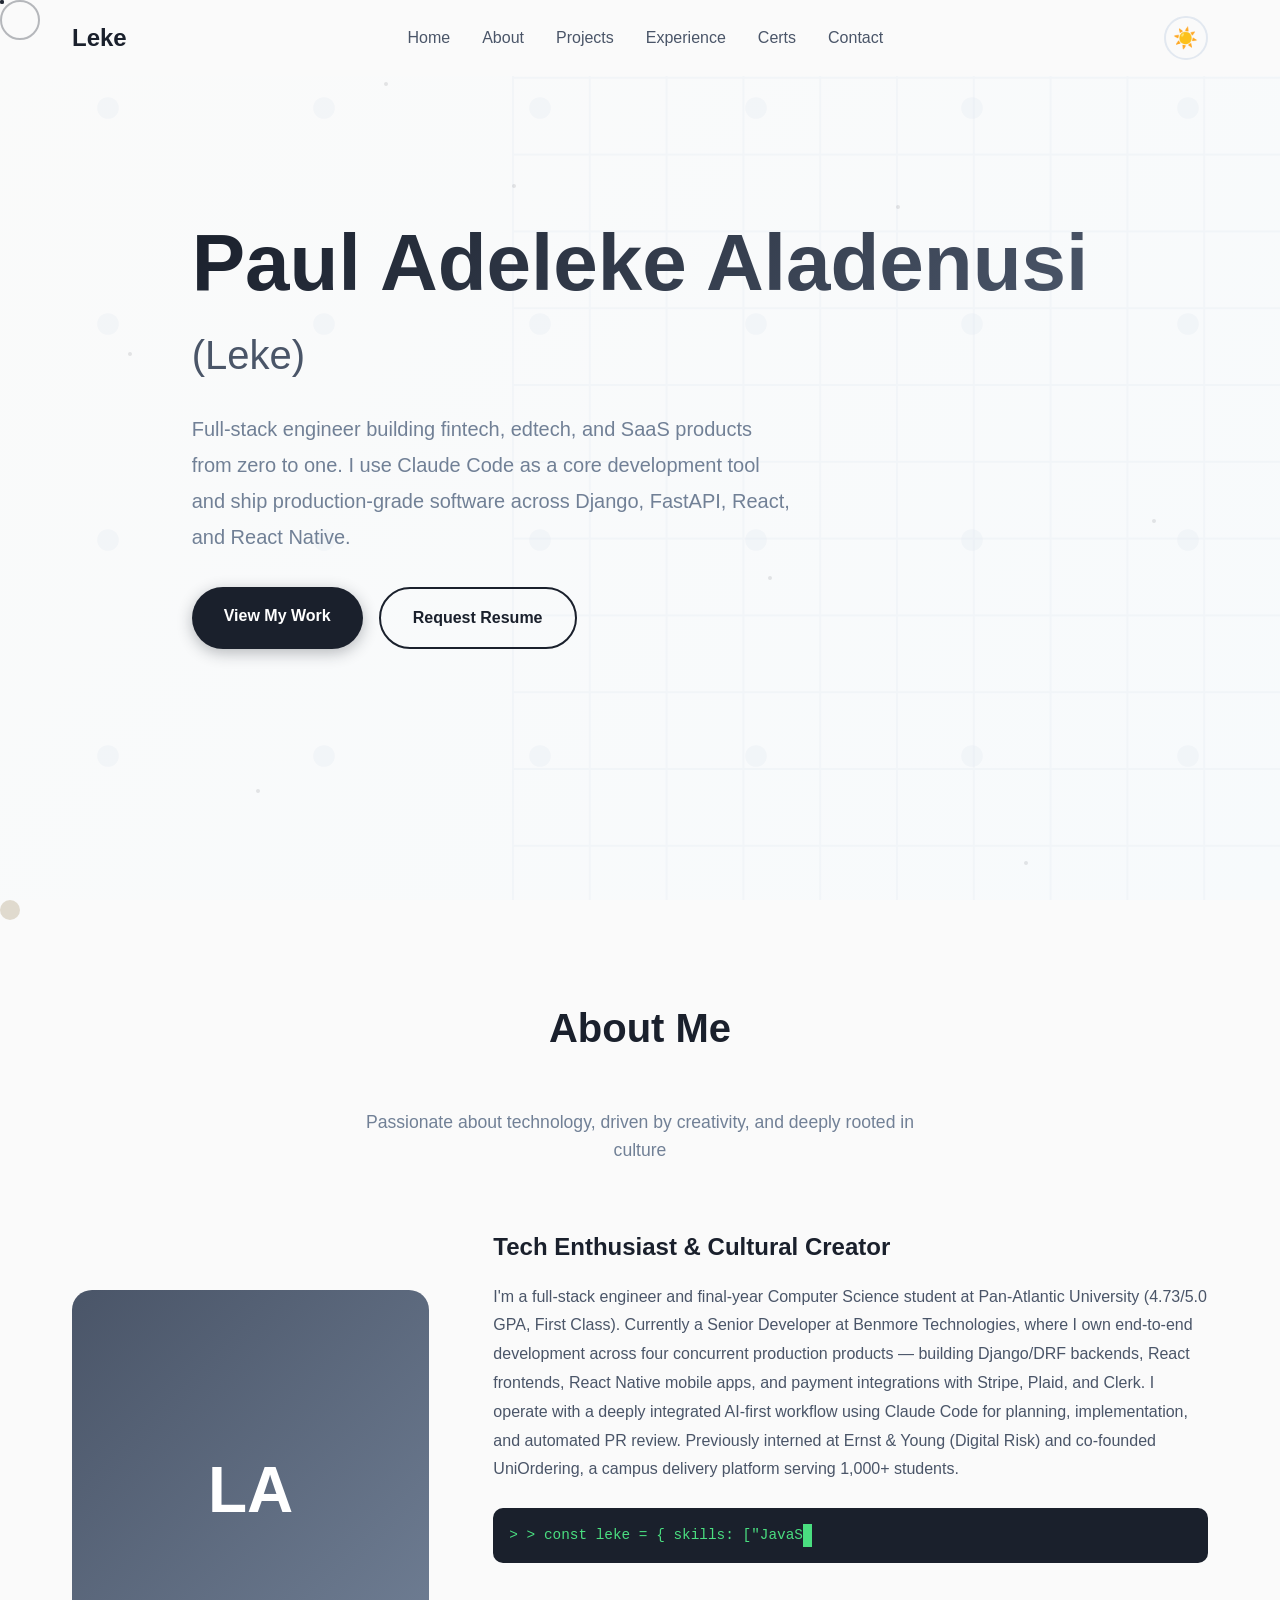
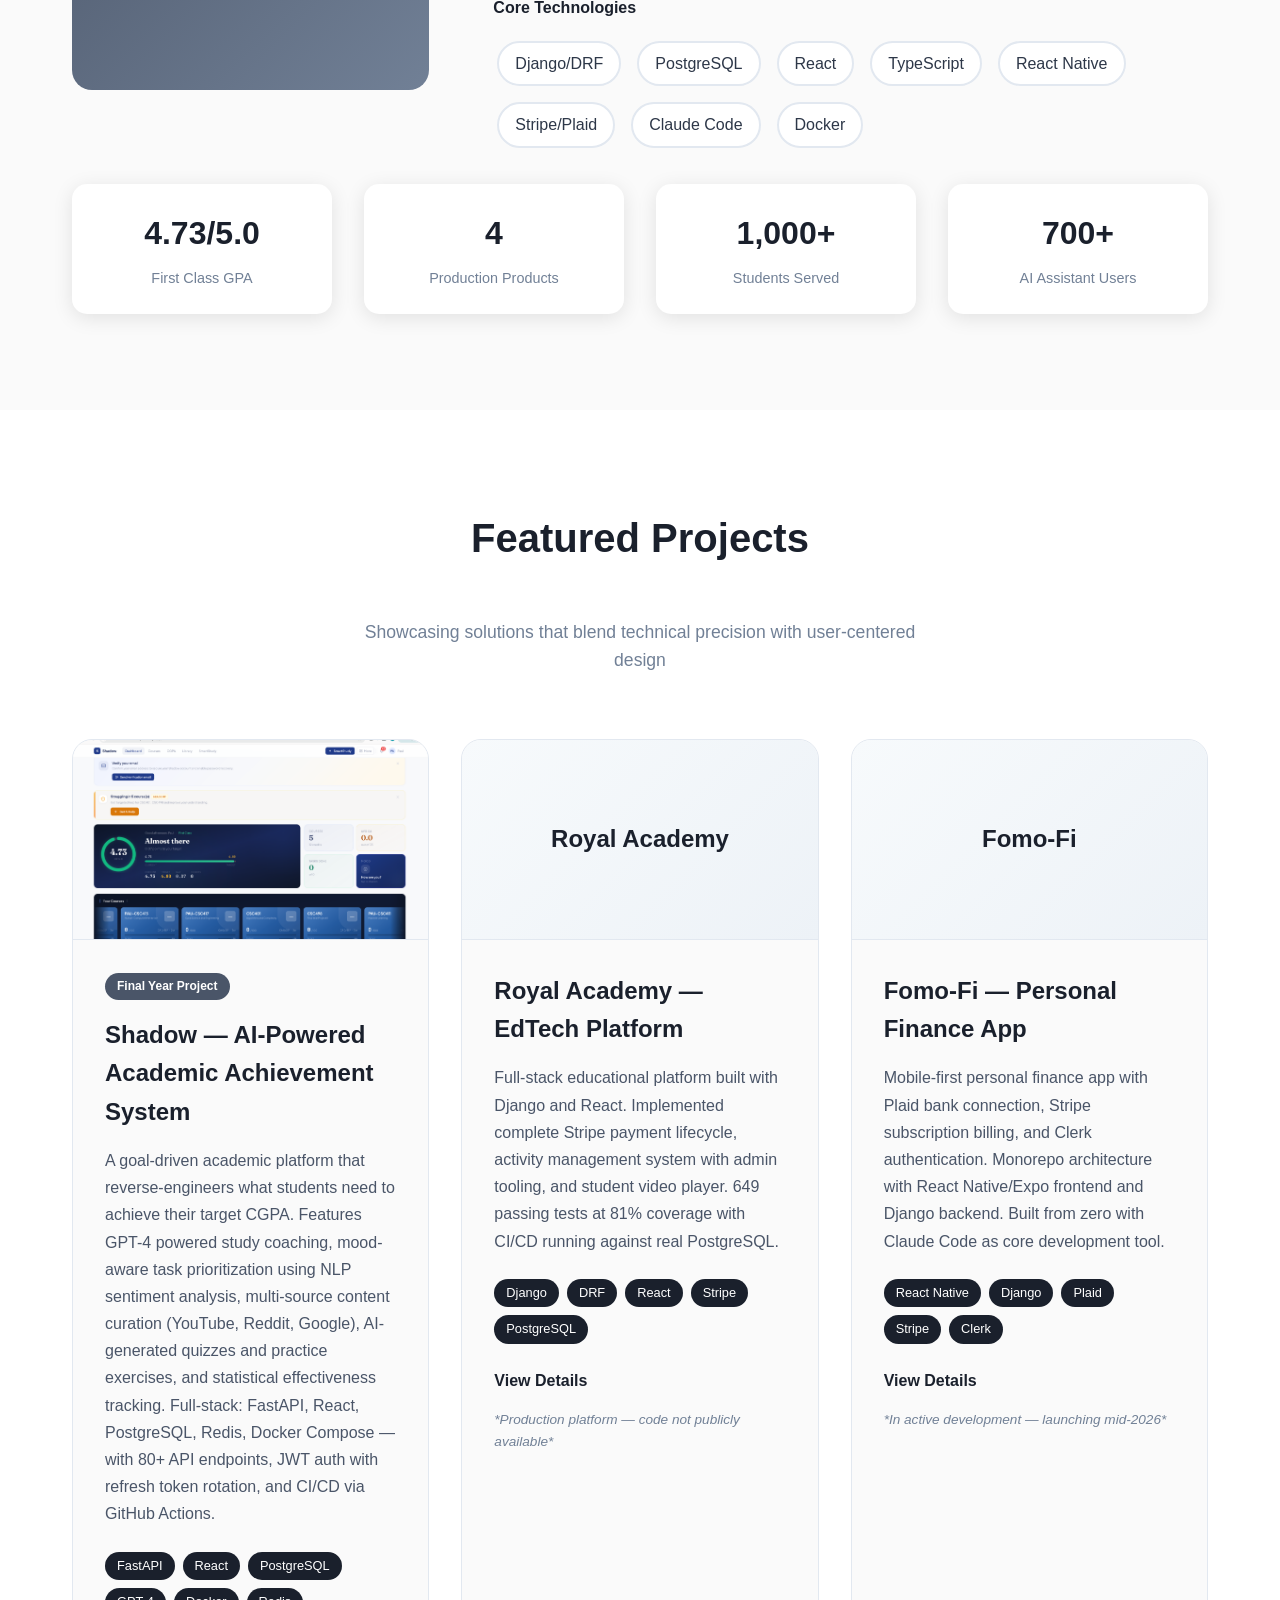
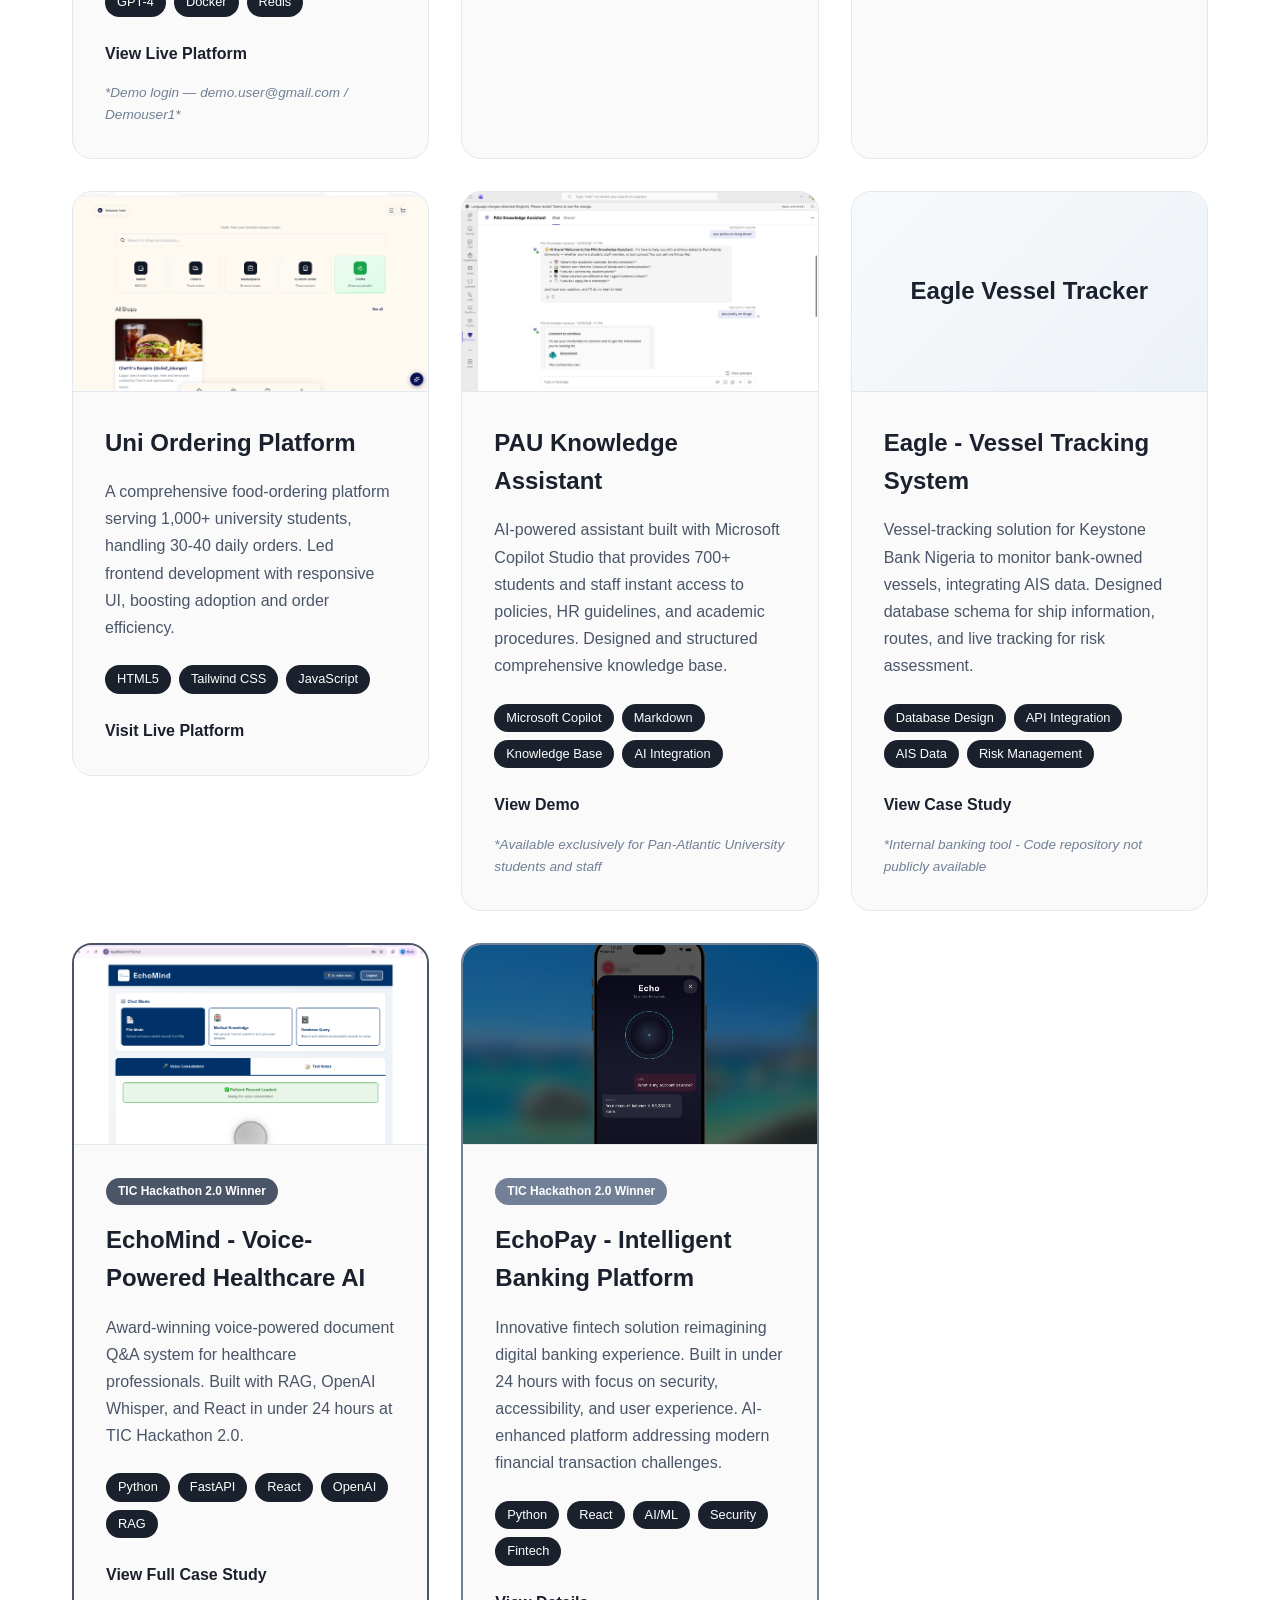
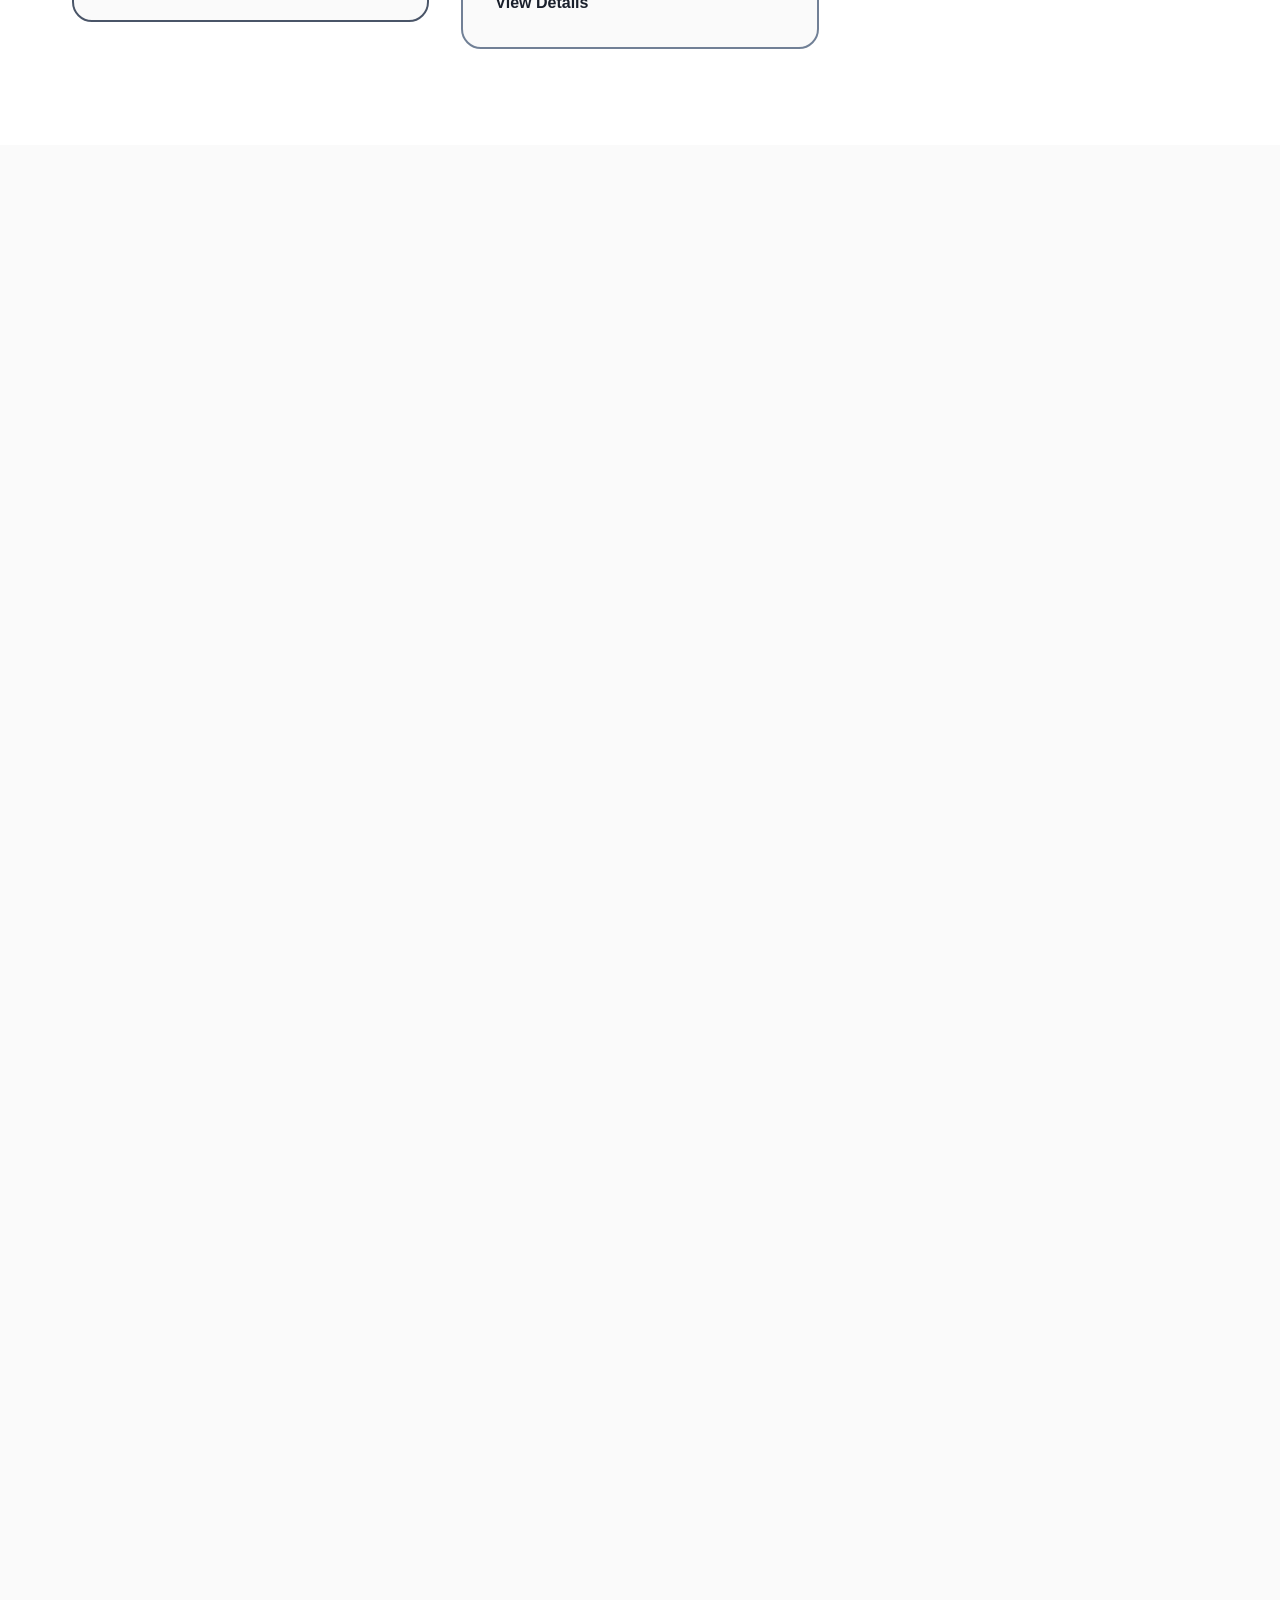
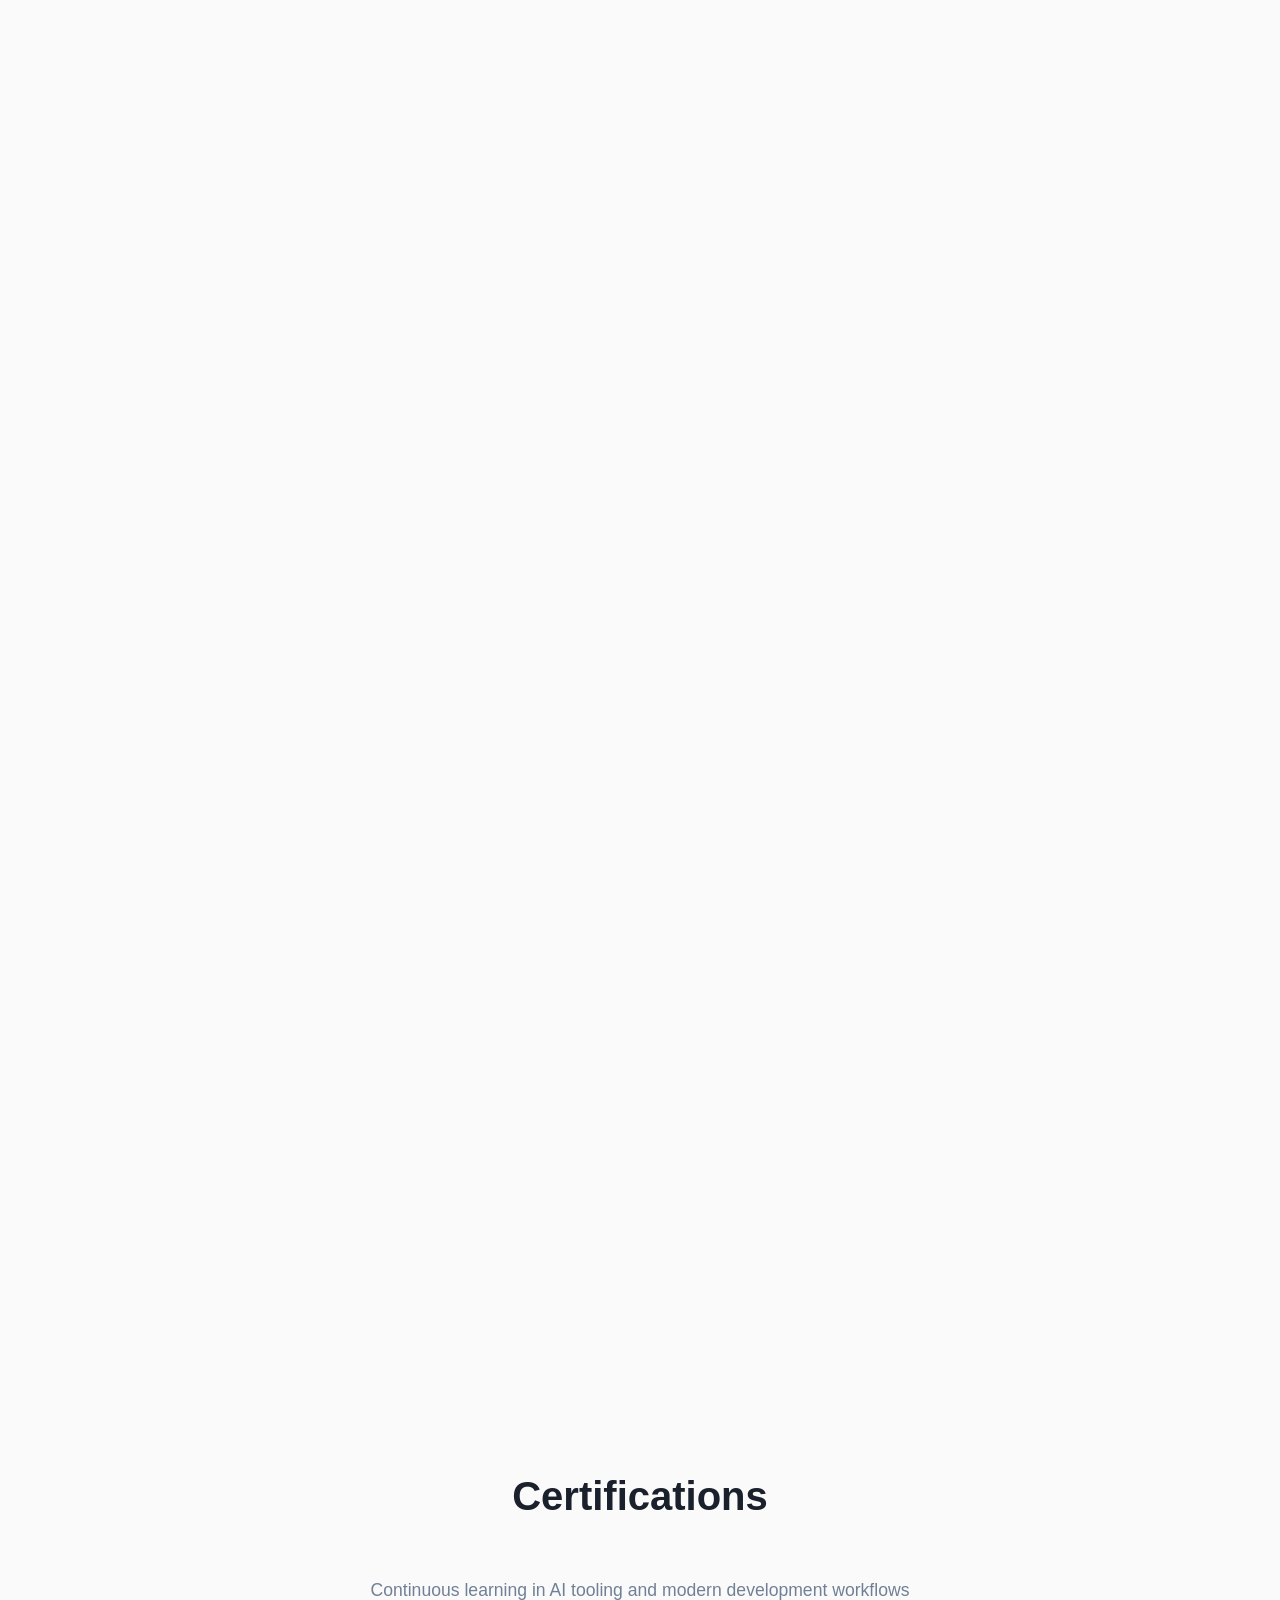
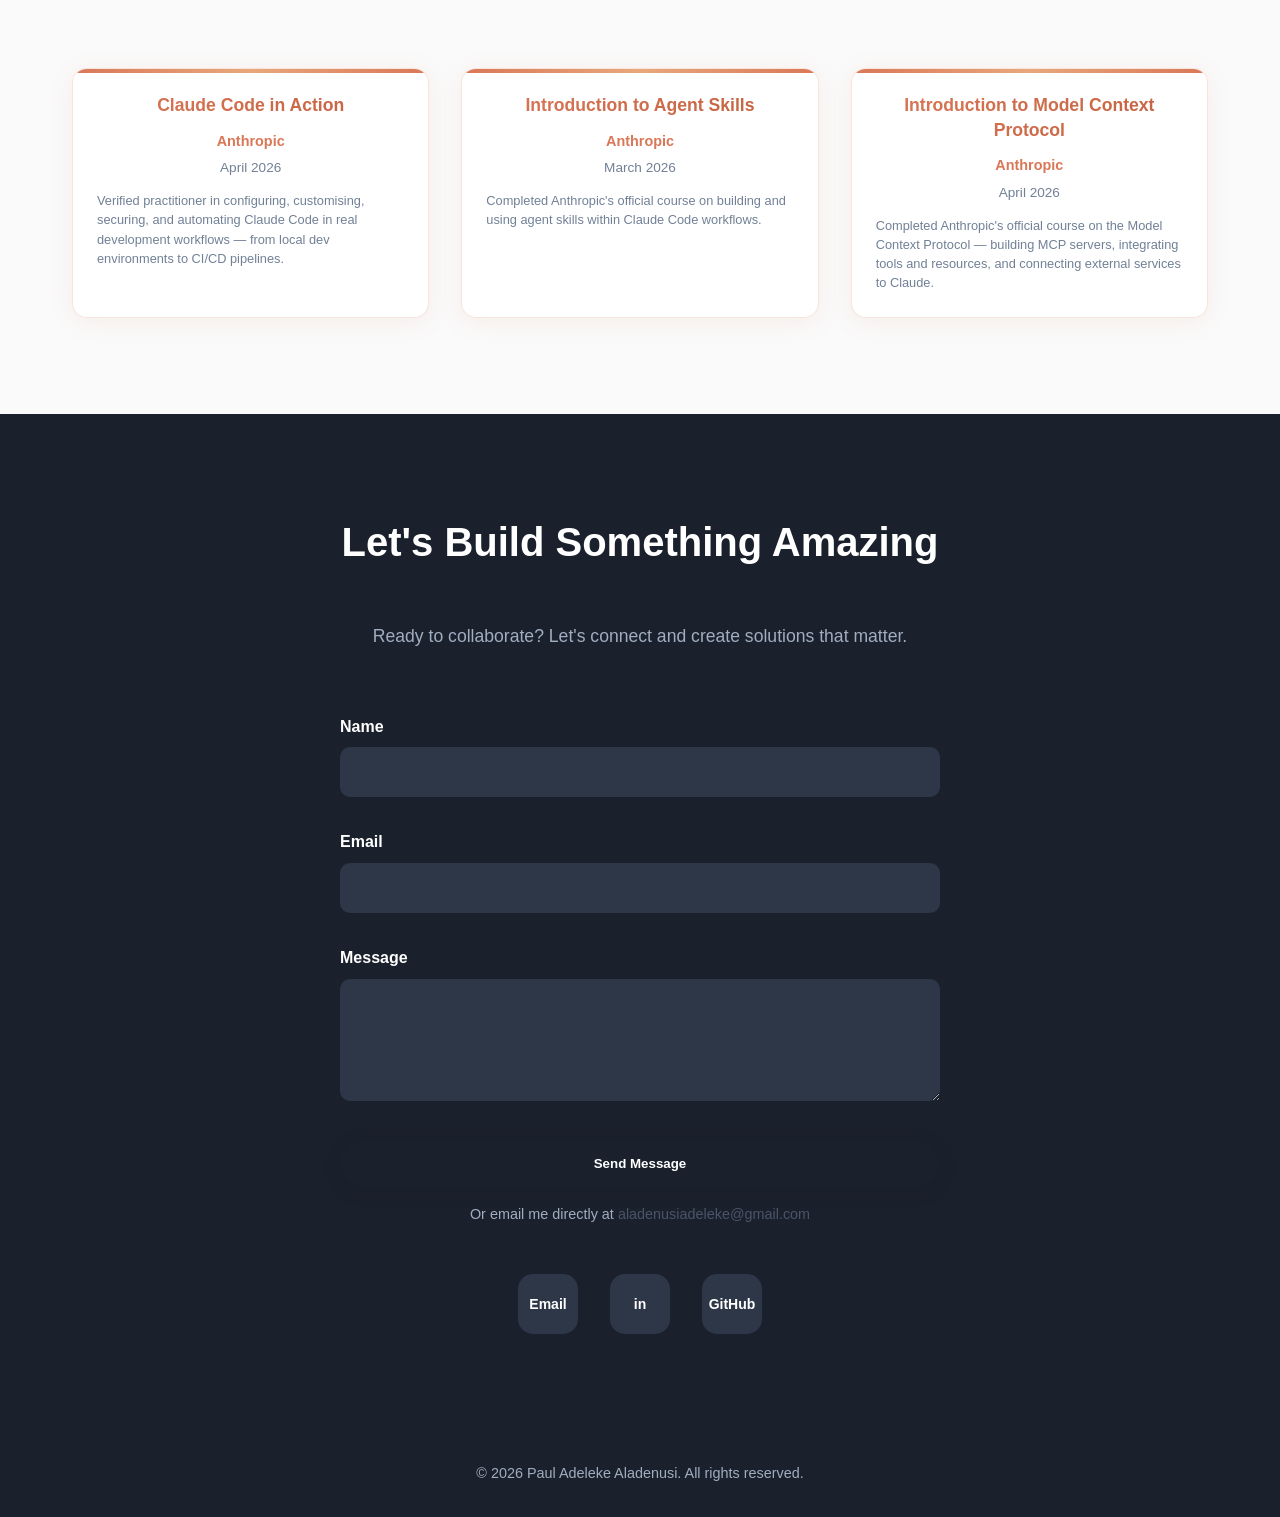
==== commit c3354bc4: "Add FastAPI to hero tagline tech stack Co-Authored-By: Claude Opus 4.6 (1M context) <noreply@anthrop" ====
--- a/index.html
+++ b/index.html
@@ -76,7 +76,7 @@
                 <div class="hero-content fade-in">
                     <h1>Paul Adeleke Aladenusi</h1>
                     <div class="nickname">(Leke)</div>
-                    <p class="tagline">Full-stack engineer building fintech, edtech, and SaaS products from zero to one. I use Claude Code as a core development tool and ship production-grade software across Django, React, and React Native.</p>
+                    <p class="tagline">Full-stack engineer building fintech, edtech, and SaaS products from zero to one. I use Claude Code as a core development tool and ship production-grade software across Django, FastAPI, React, and React Native.</p>
                     <div class="hero-buttons">
                         <a href="#projects" class="cta-button magnetic">View My Work</a>
                         <a href="mailto:aladenusiadeleke@gmail.com?subject=Resume Request&body=Hi Leke, I'd like to request your resume. Thanks!" class="cta-button cta-button-outline magnetic">Request Resume</a>
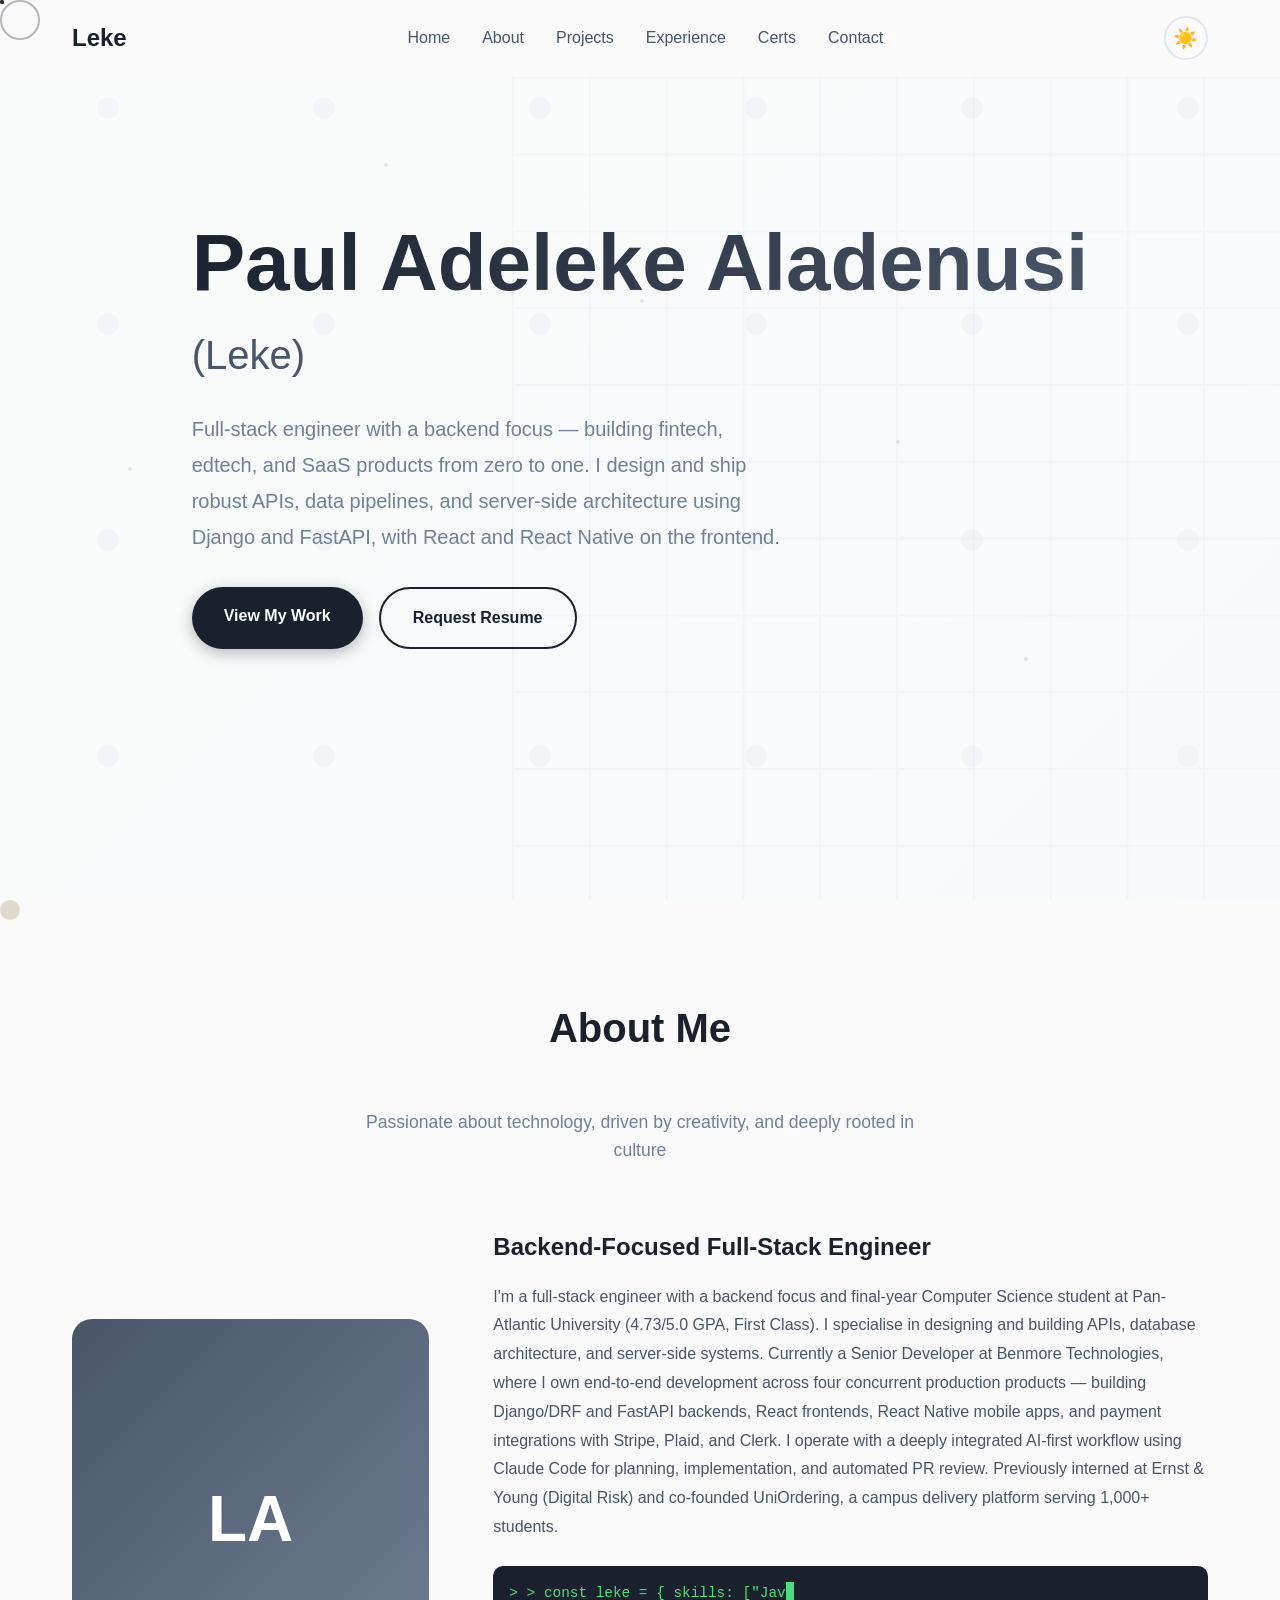
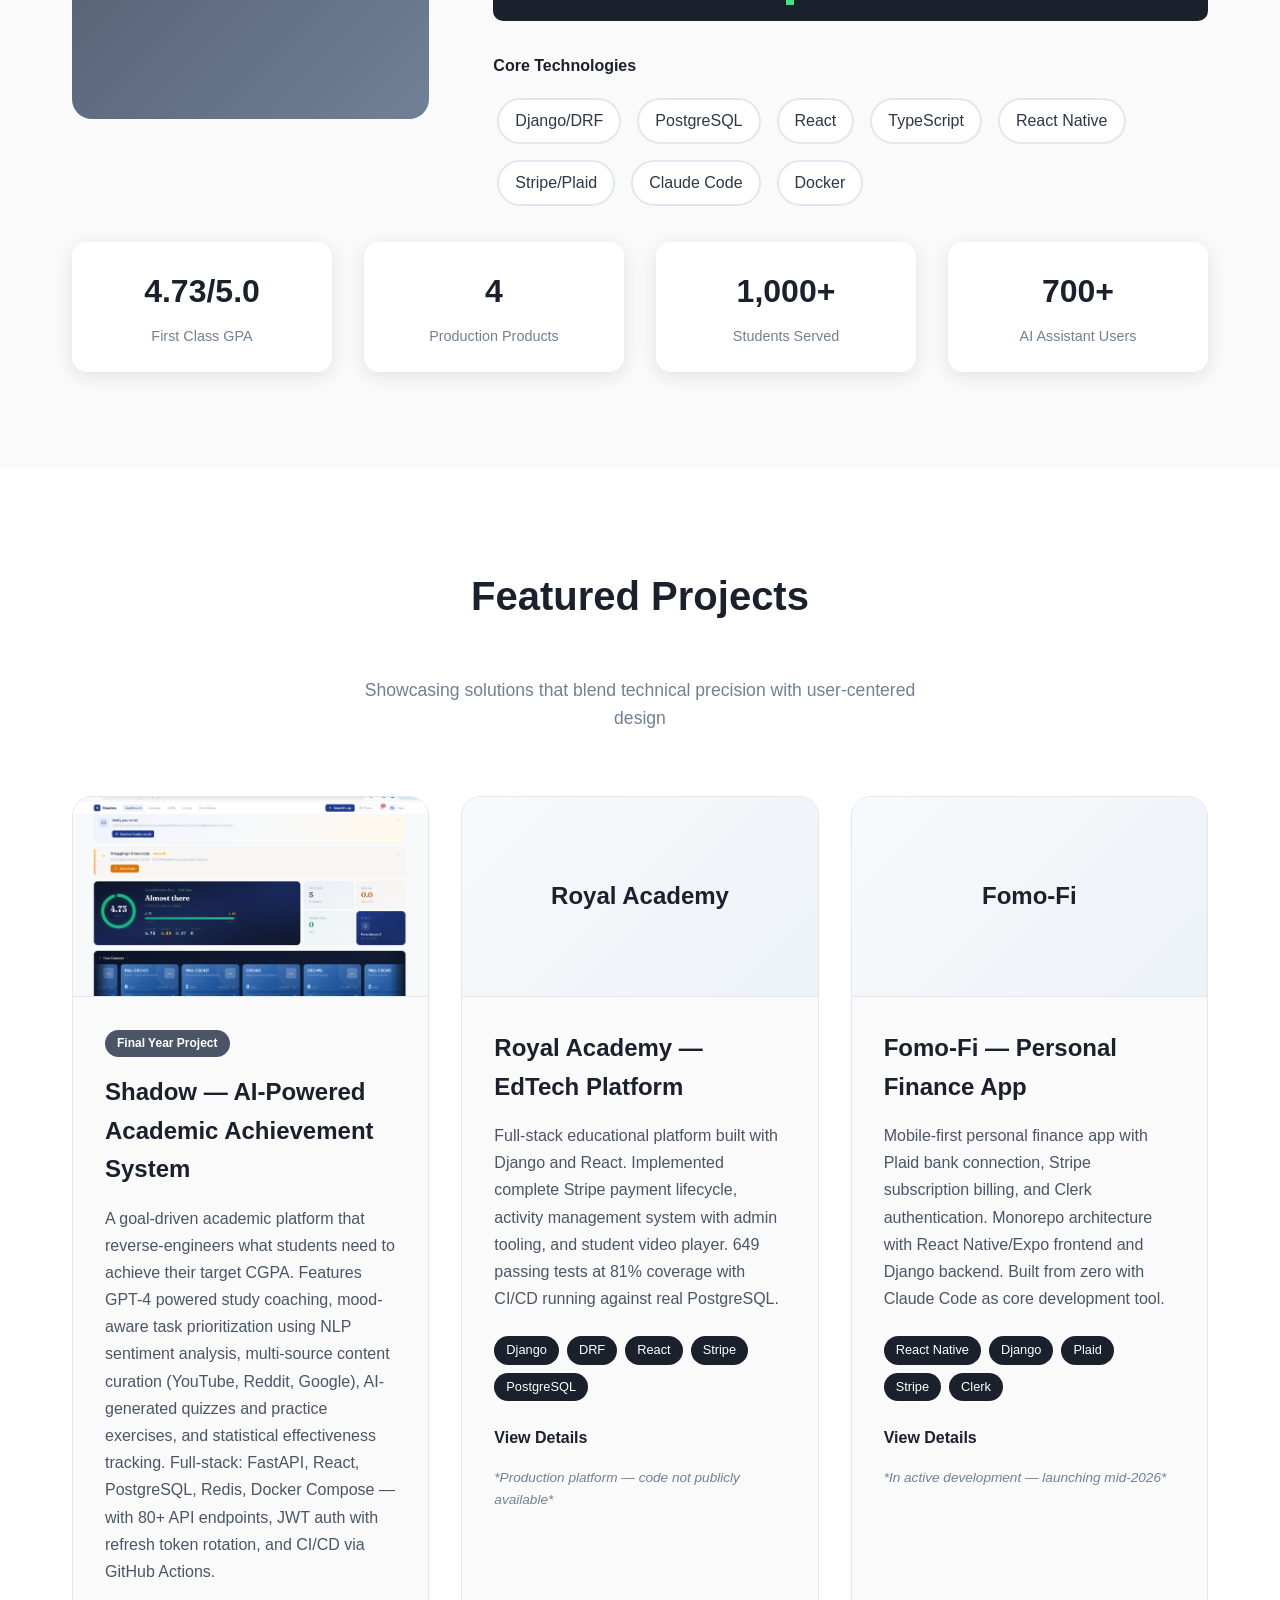
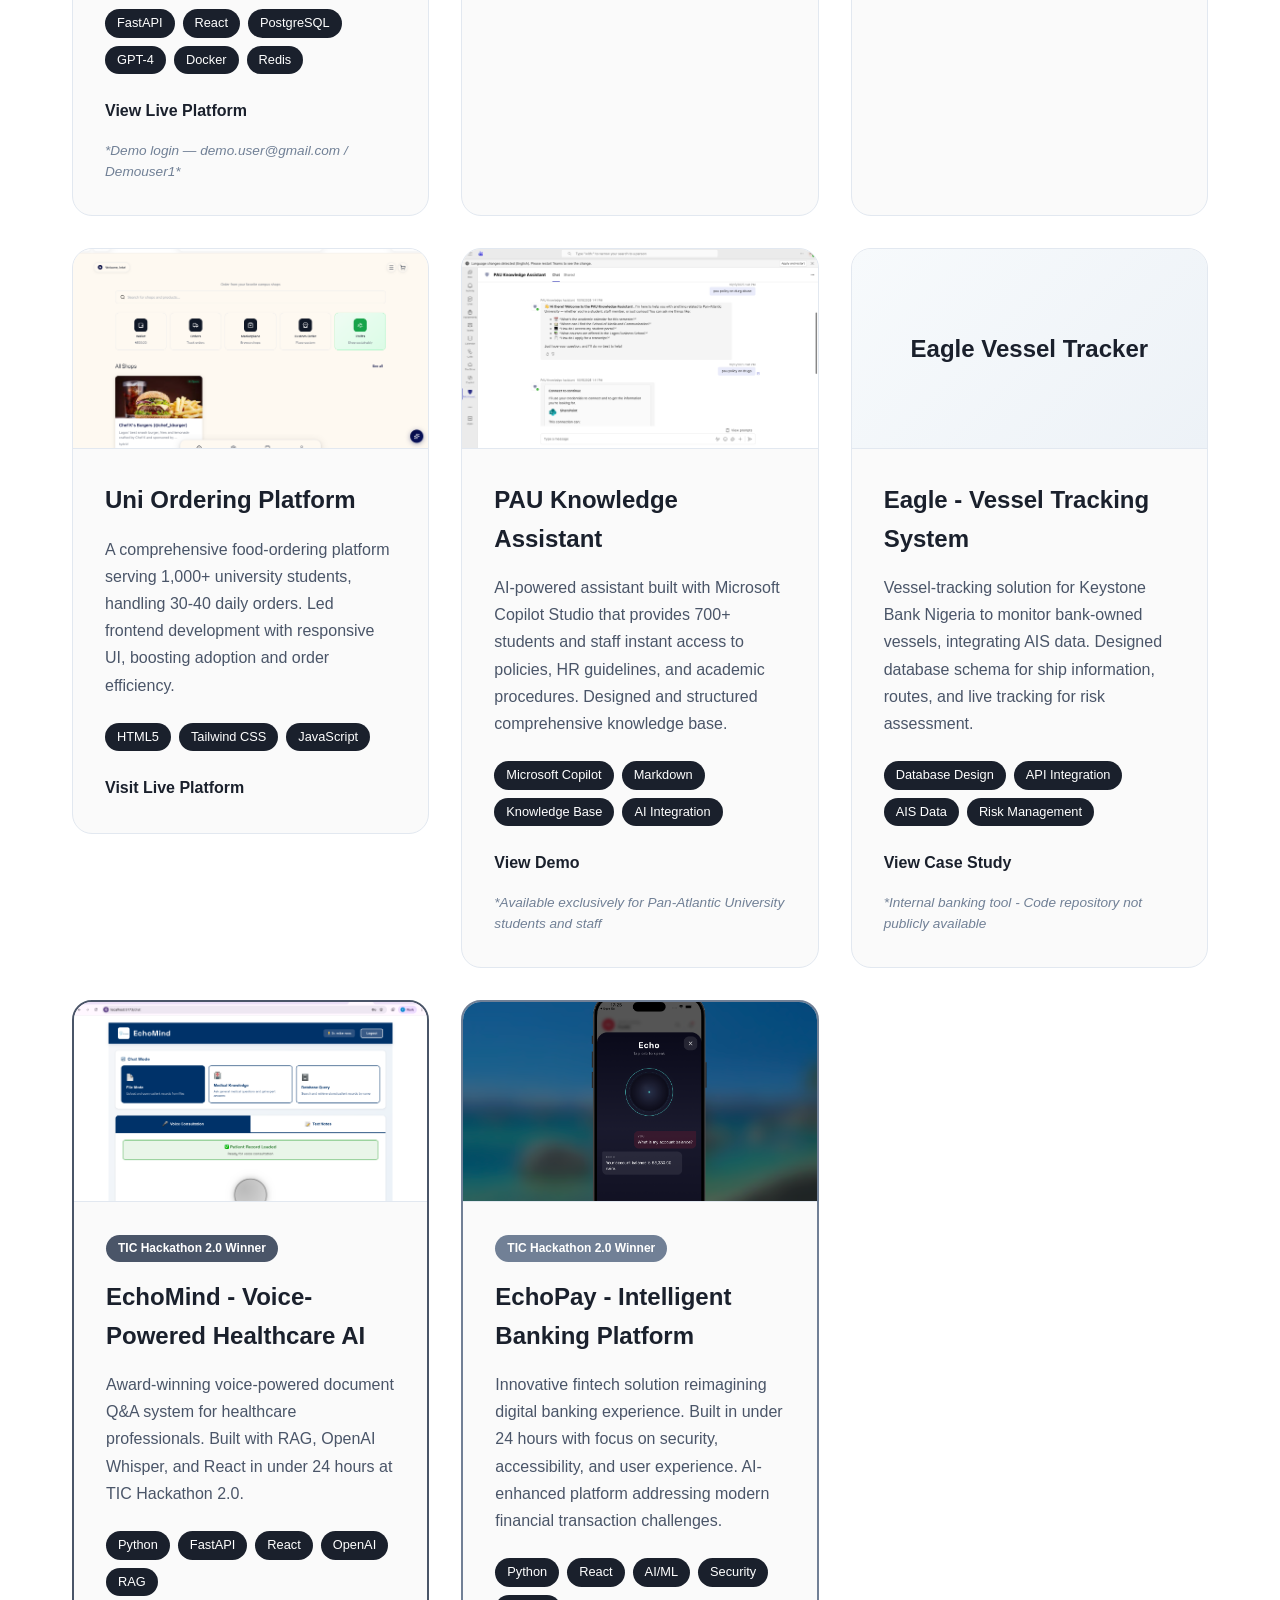
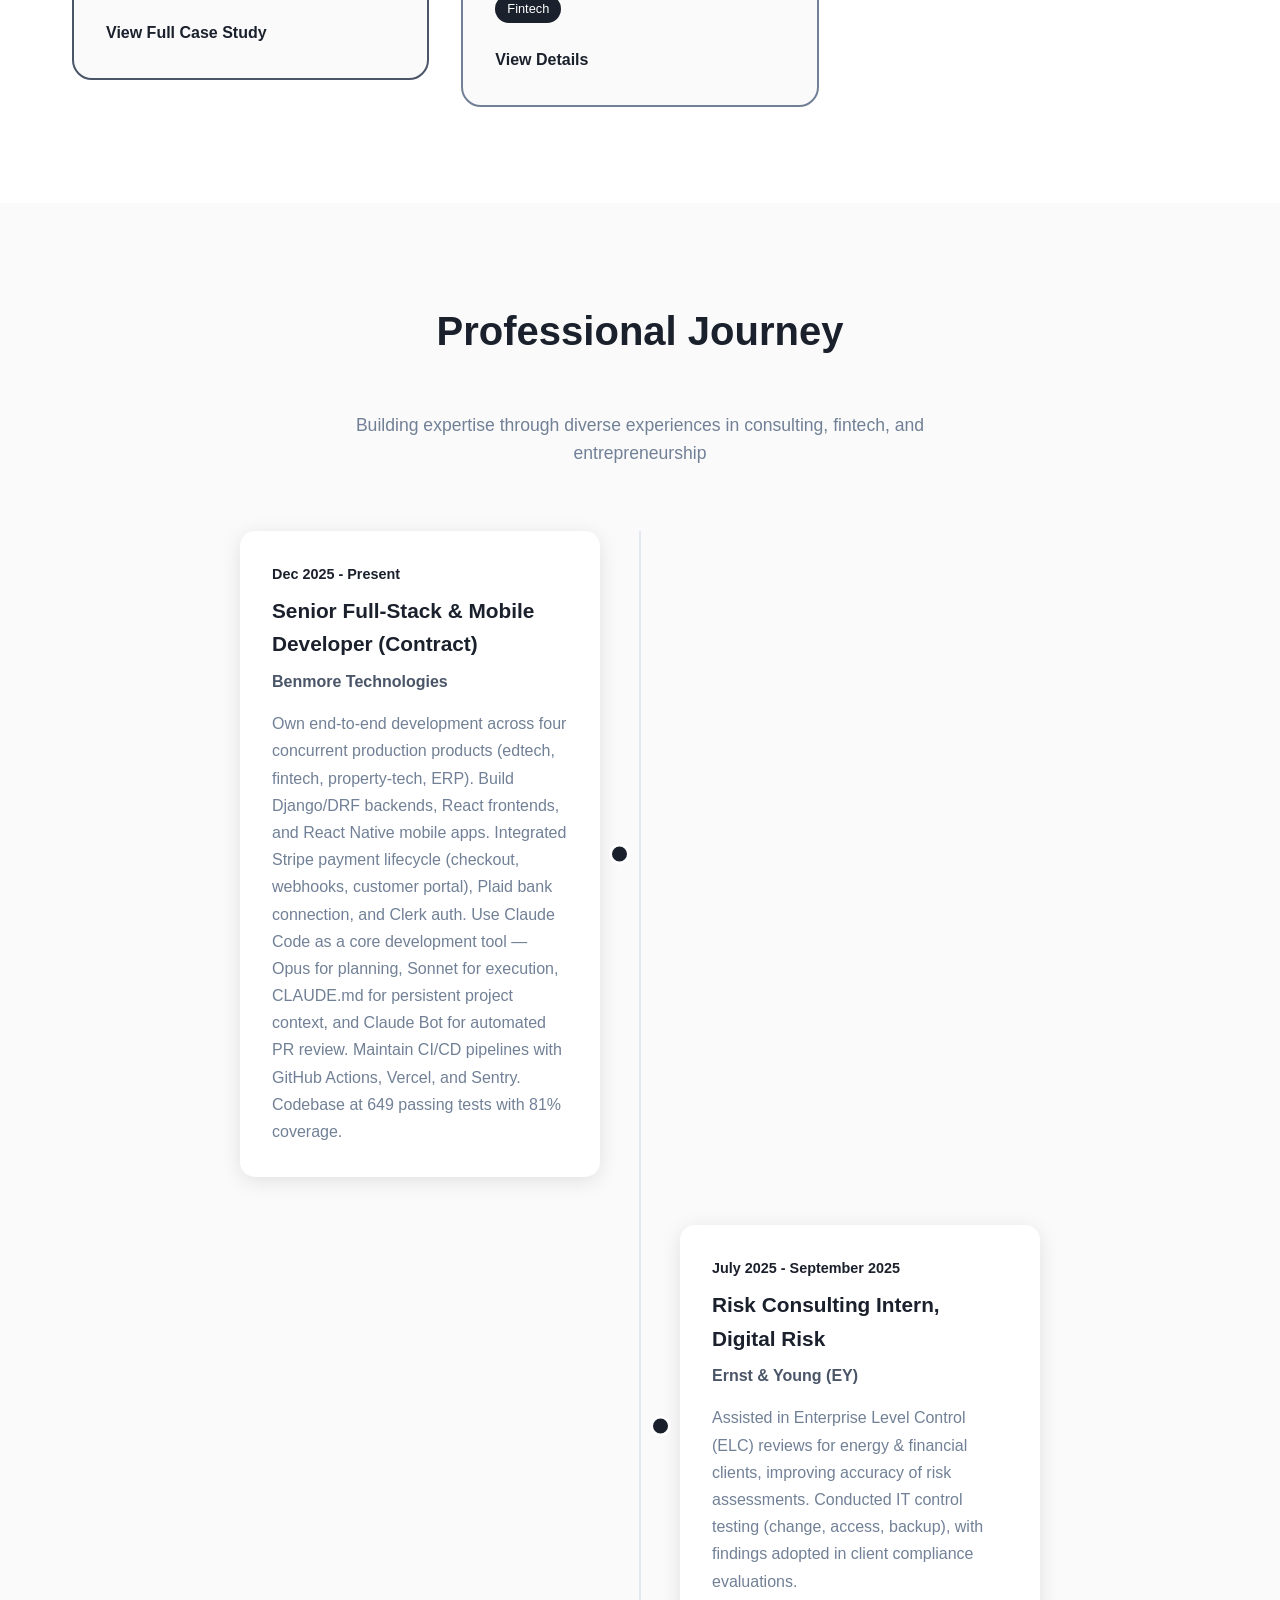
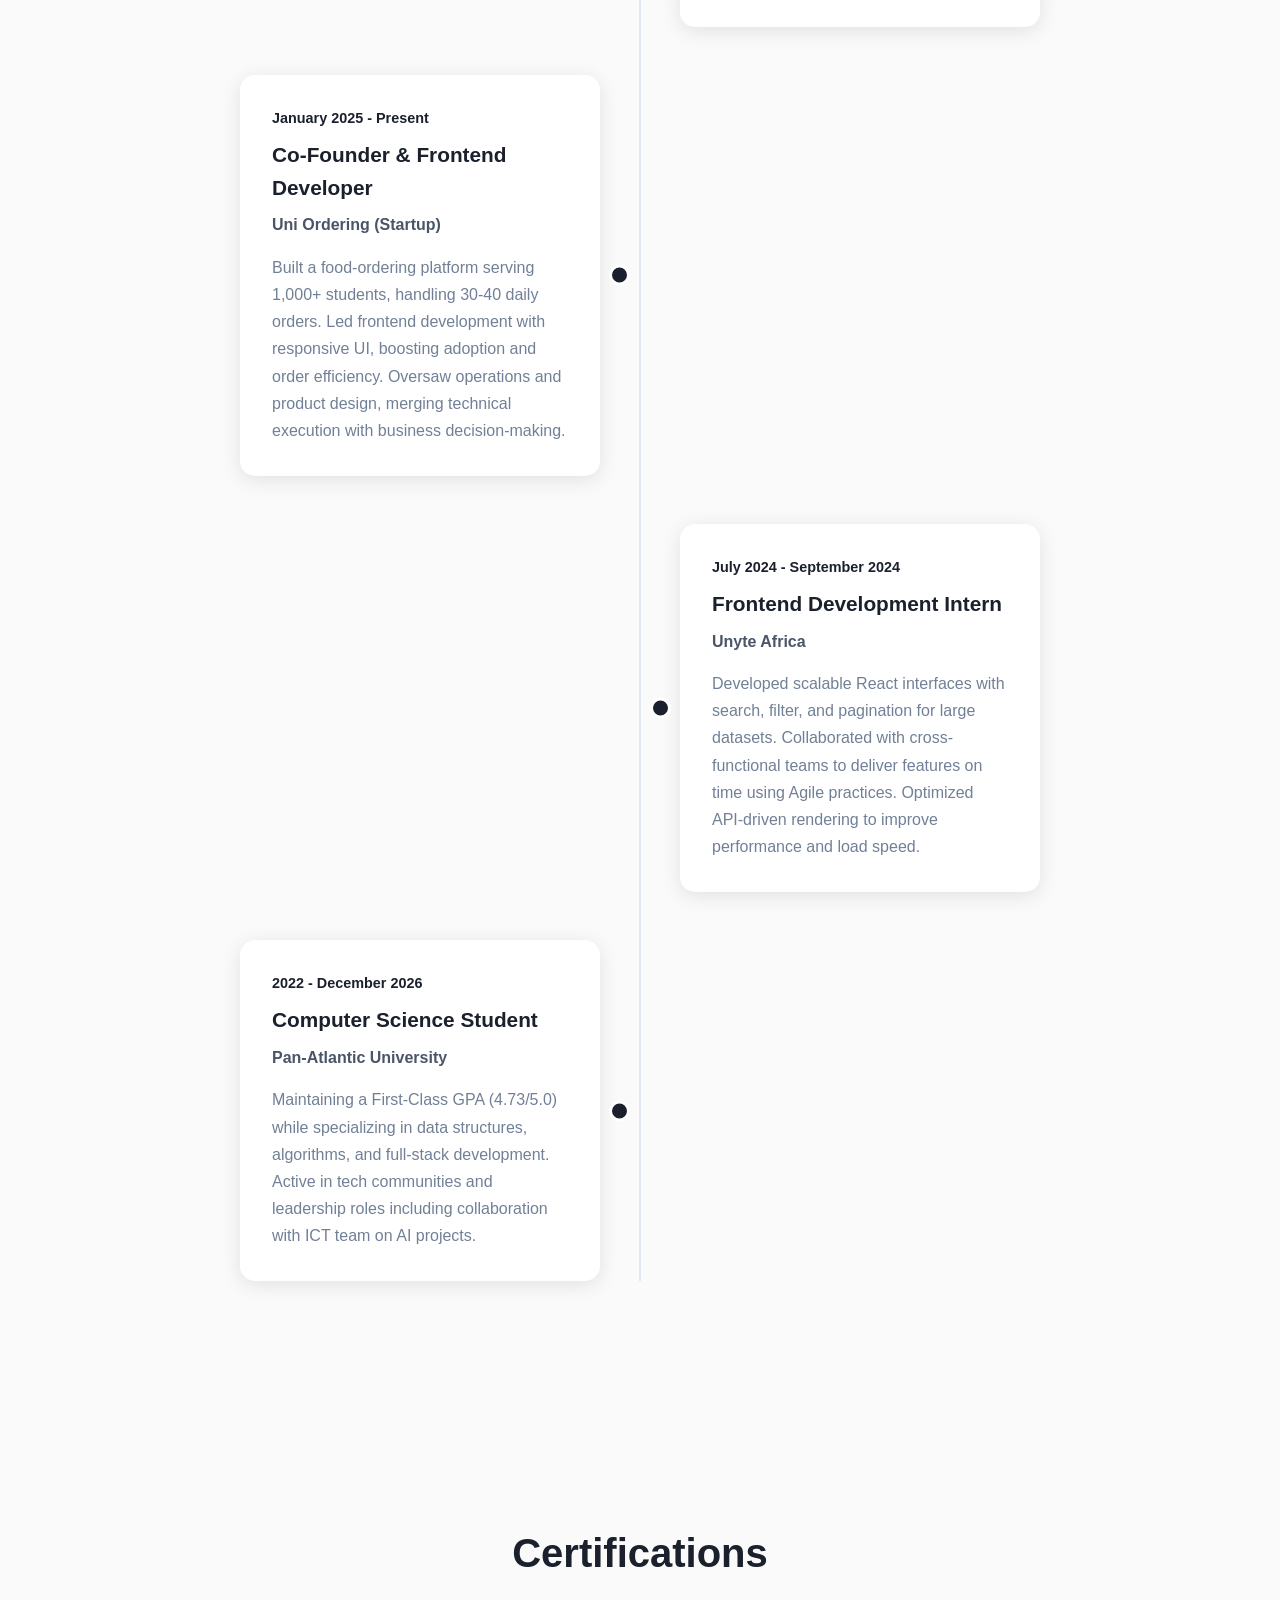
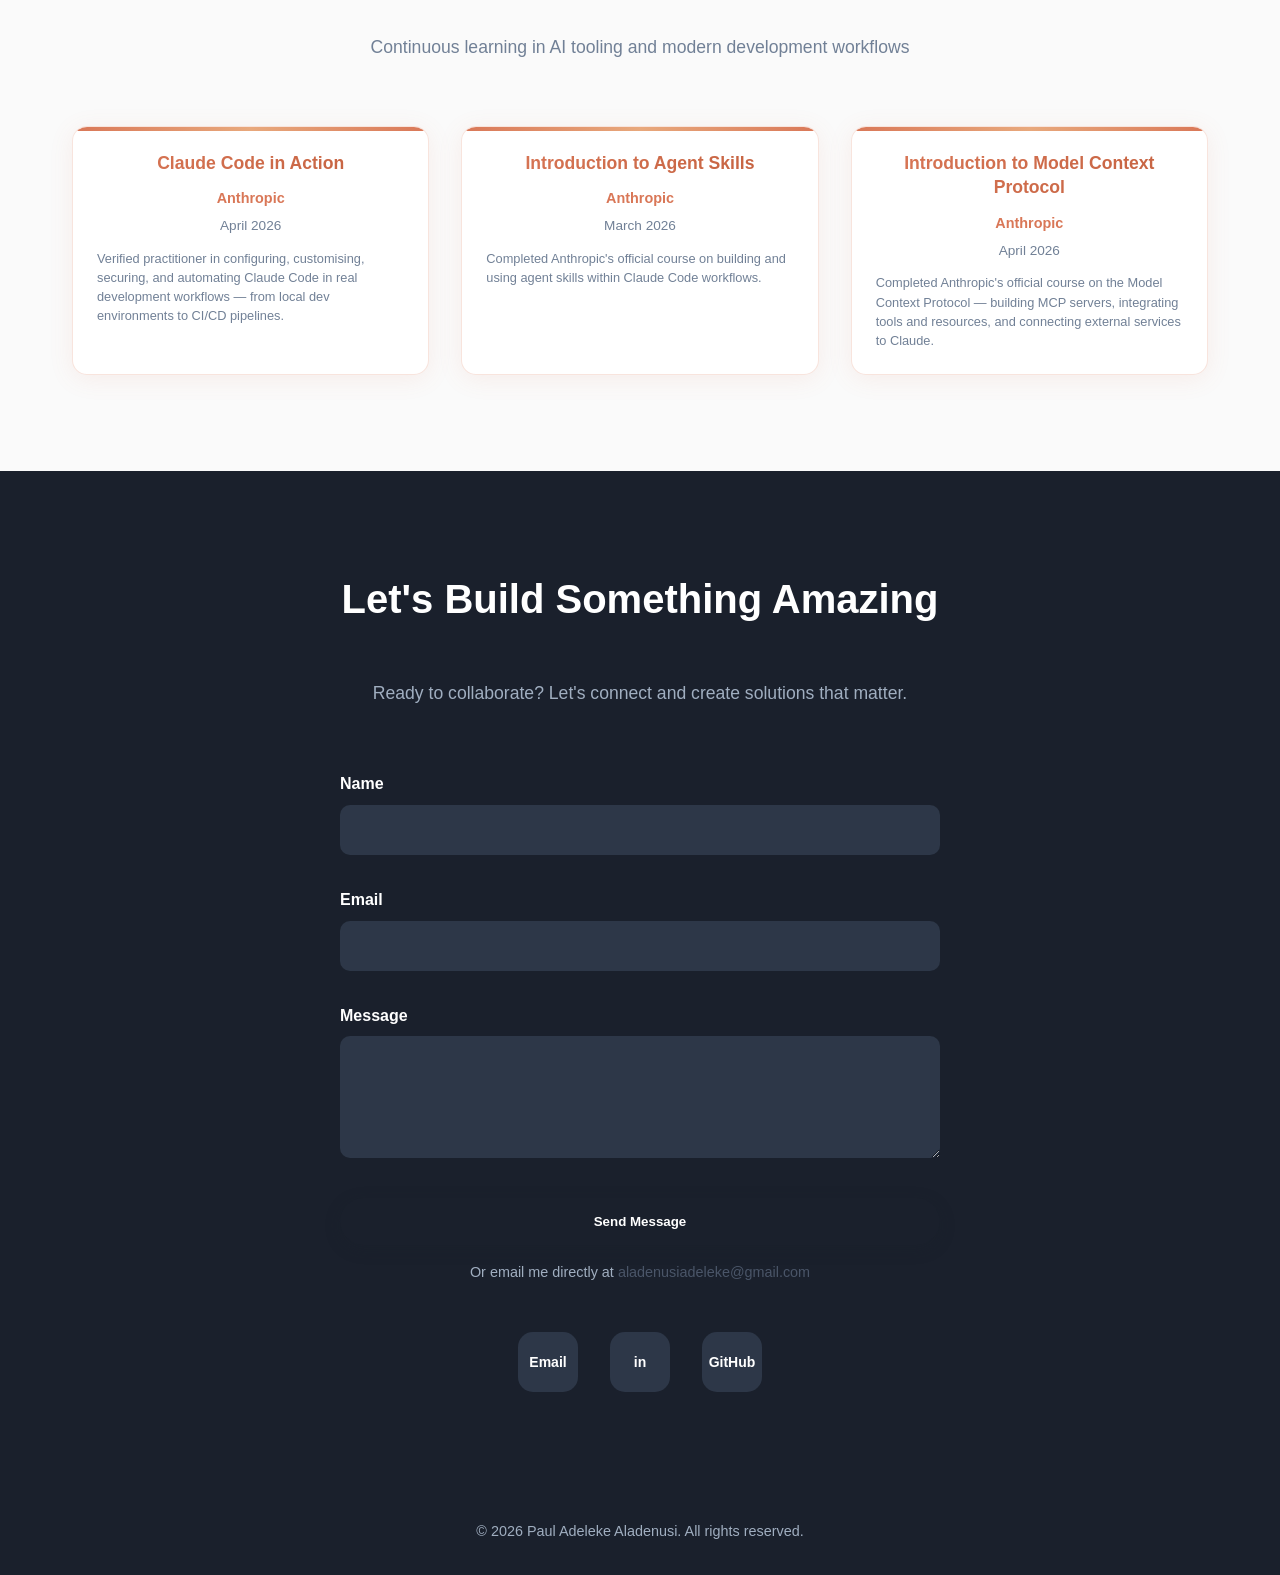
==== commit 203ea3b3: "Emphasise backend focus across hero tagline and about section Co-Authored-By: Claude Opus 4.6 (1M co" ====
--- a/index.html
+++ b/index.html
@@ -76,7 +76,7 @@
                 <div class="hero-content fade-in">
                     <h1>Paul Adeleke Aladenusi</h1>
                     <div class="nickname">(Leke)</div>
-                    <p class="tagline">Full-stack engineer building fintech, edtech, and SaaS products from zero to one. I use Claude Code as a core development tool and ship production-grade software across Django, FastAPI, React, and React Native.</p>
+                    <p class="tagline">Full-stack engineer with a backend focus — building fintech, edtech, and SaaS products from zero to one. I design and ship robust APIs, data pipelines, and server-side architecture using Django and FastAPI, with React and React Native on the frontend.</p>
                     <div class="hero-buttons">
                         <a href="#projects" class="cta-button magnetic">View My Work</a>
                         <a href="mailto:aladenusiadeleke@gmail.com?subject=Resume Request&body=Hi Leke, I'd like to request your resume. Thanks!" class="cta-button cta-button-outline magnetic">Request Resume</a>
@@ -119,8 +119,8 @@
                     <div class="about-grid">
                         <div class="about-image">LA</div>
                         <div class="about-content">
-                            <h3>Tech Enthusiast & Cultural Creator</h3>
-                            <p>I'm a full-stack engineer and final-year Computer Science student at Pan-Atlantic University (4.73/5.0 GPA, First Class). Currently a Senior Developer at Benmore Technologies, where I own end-to-end development across four concurrent production products — building Django/DRF backends, React frontends, React Native mobile apps, and payment integrations with Stripe, Plaid, and Clerk. I operate with a deeply integrated AI-first workflow using Claude Code for planning, implementation, and automated PR review. Previously interned at Ernst & Young (Digital Risk) and co-founded UniOrdering, a campus delivery platform serving 1,000+ students.</p>
+                            <h3>Backend-Focused Full-Stack Engineer</h3>
+                            <p>I'm a full-stack engineer with a backend focus and final-year Computer Science student at Pan-Atlantic University (4.73/5.0 GPA, First Class). I specialise in designing and building APIs, database architecture, and server-side systems. Currently a Senior Developer at Benmore Technologies, where I own end-to-end development across four concurrent production products — building Django/DRF and FastAPI backends, React frontends, React Native mobile apps, and payment integrations with Stripe, Plaid, and Clerk. I operate with a deeply integrated AI-first workflow using Claude Code for planning, implementation, and automated PR review. Previously interned at Ernst & Young (Digital Risk) and co-founded UniOrdering, a campus delivery platform serving 1,000+ students.</p>
 
                             <div class="terminal">
                                 const leke = { skills: ["JavaScript", "Python", "React", "Problem Solving"], passion: "Building meaningful tech" };<span class="terminal-cursor">|</span>
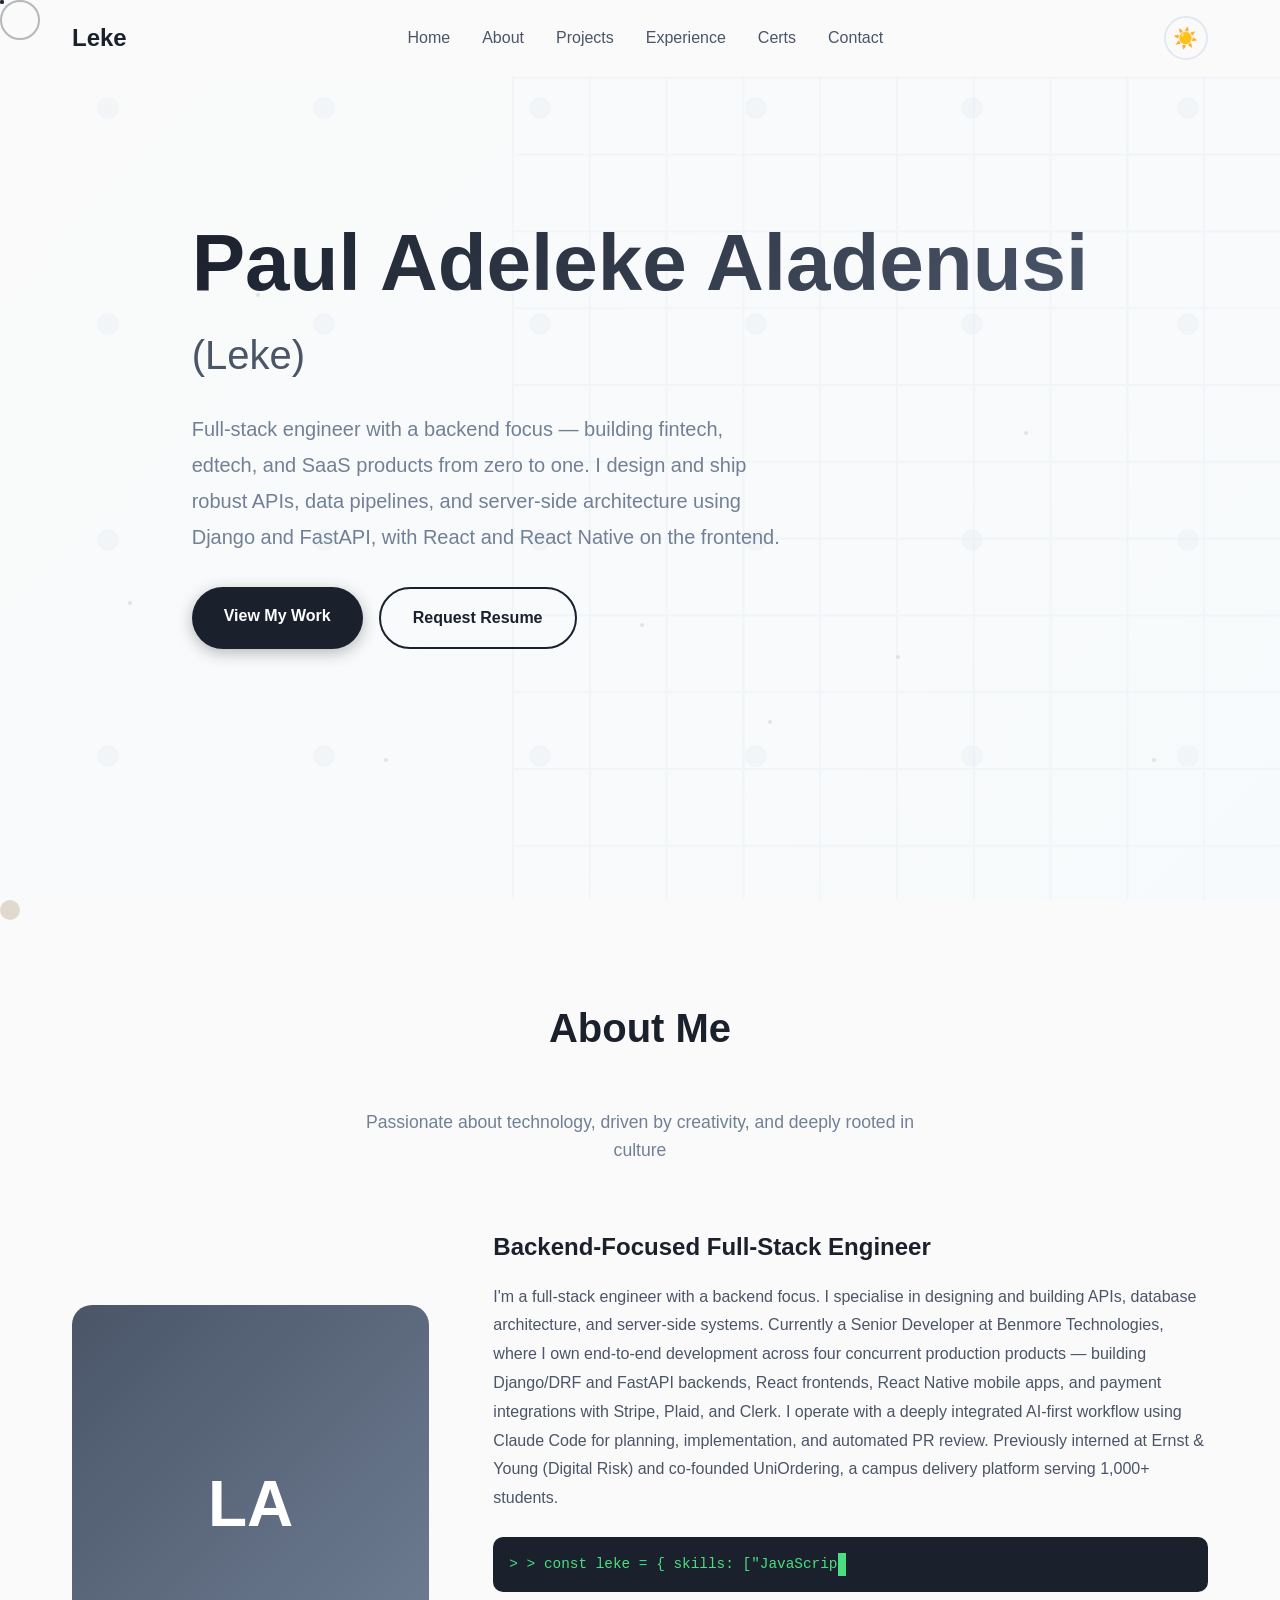
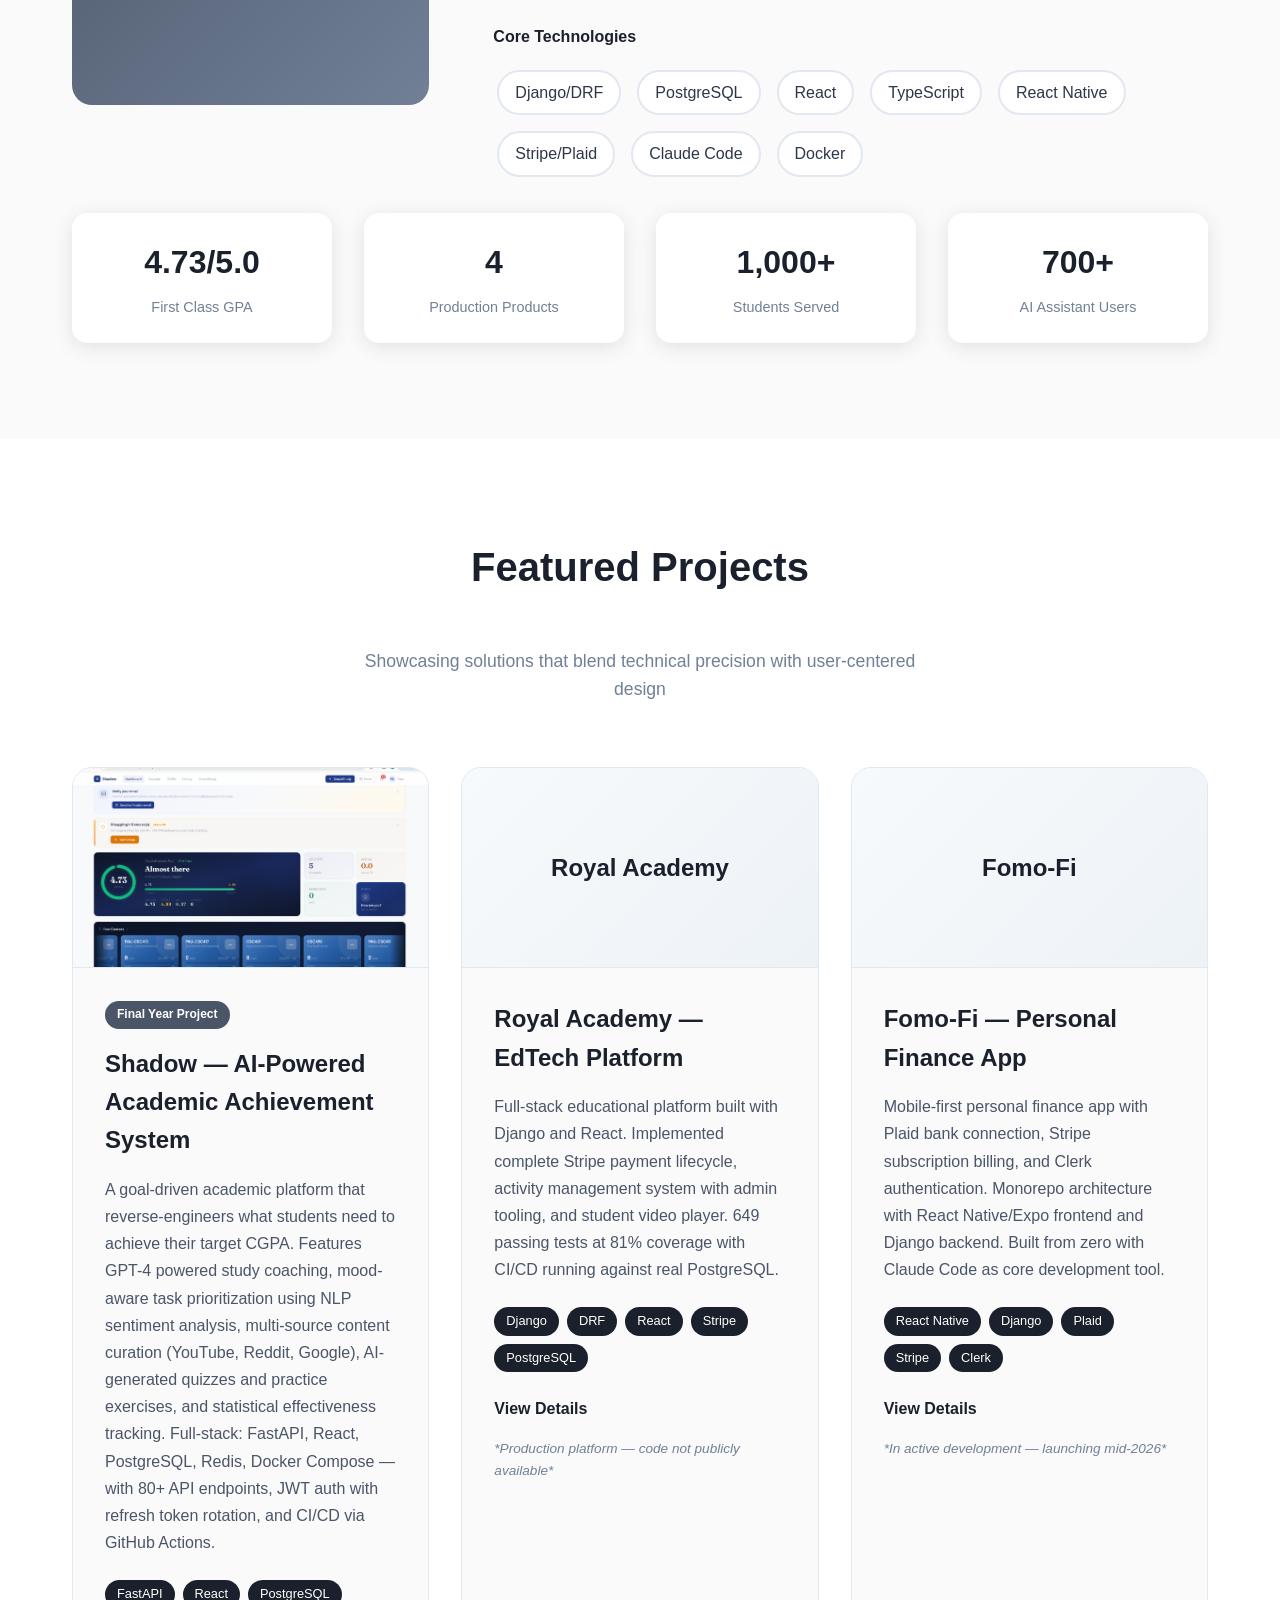
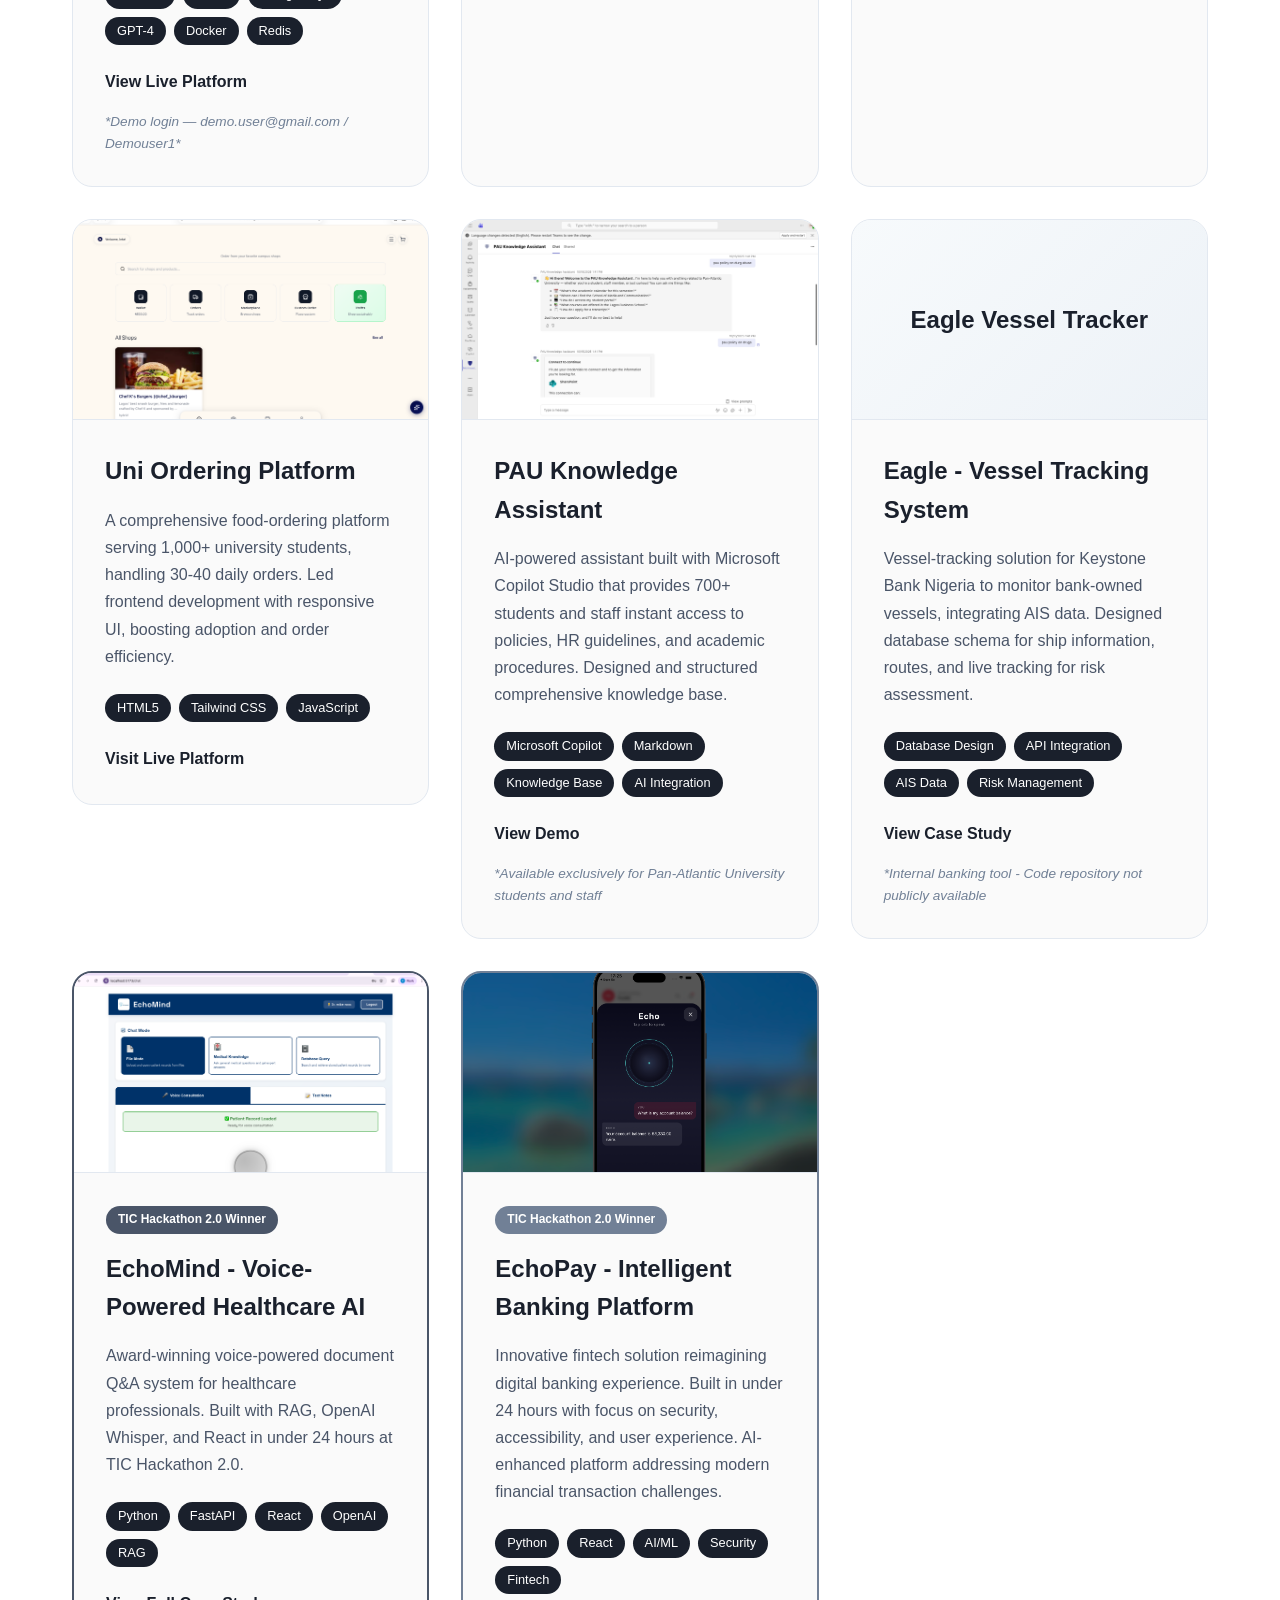
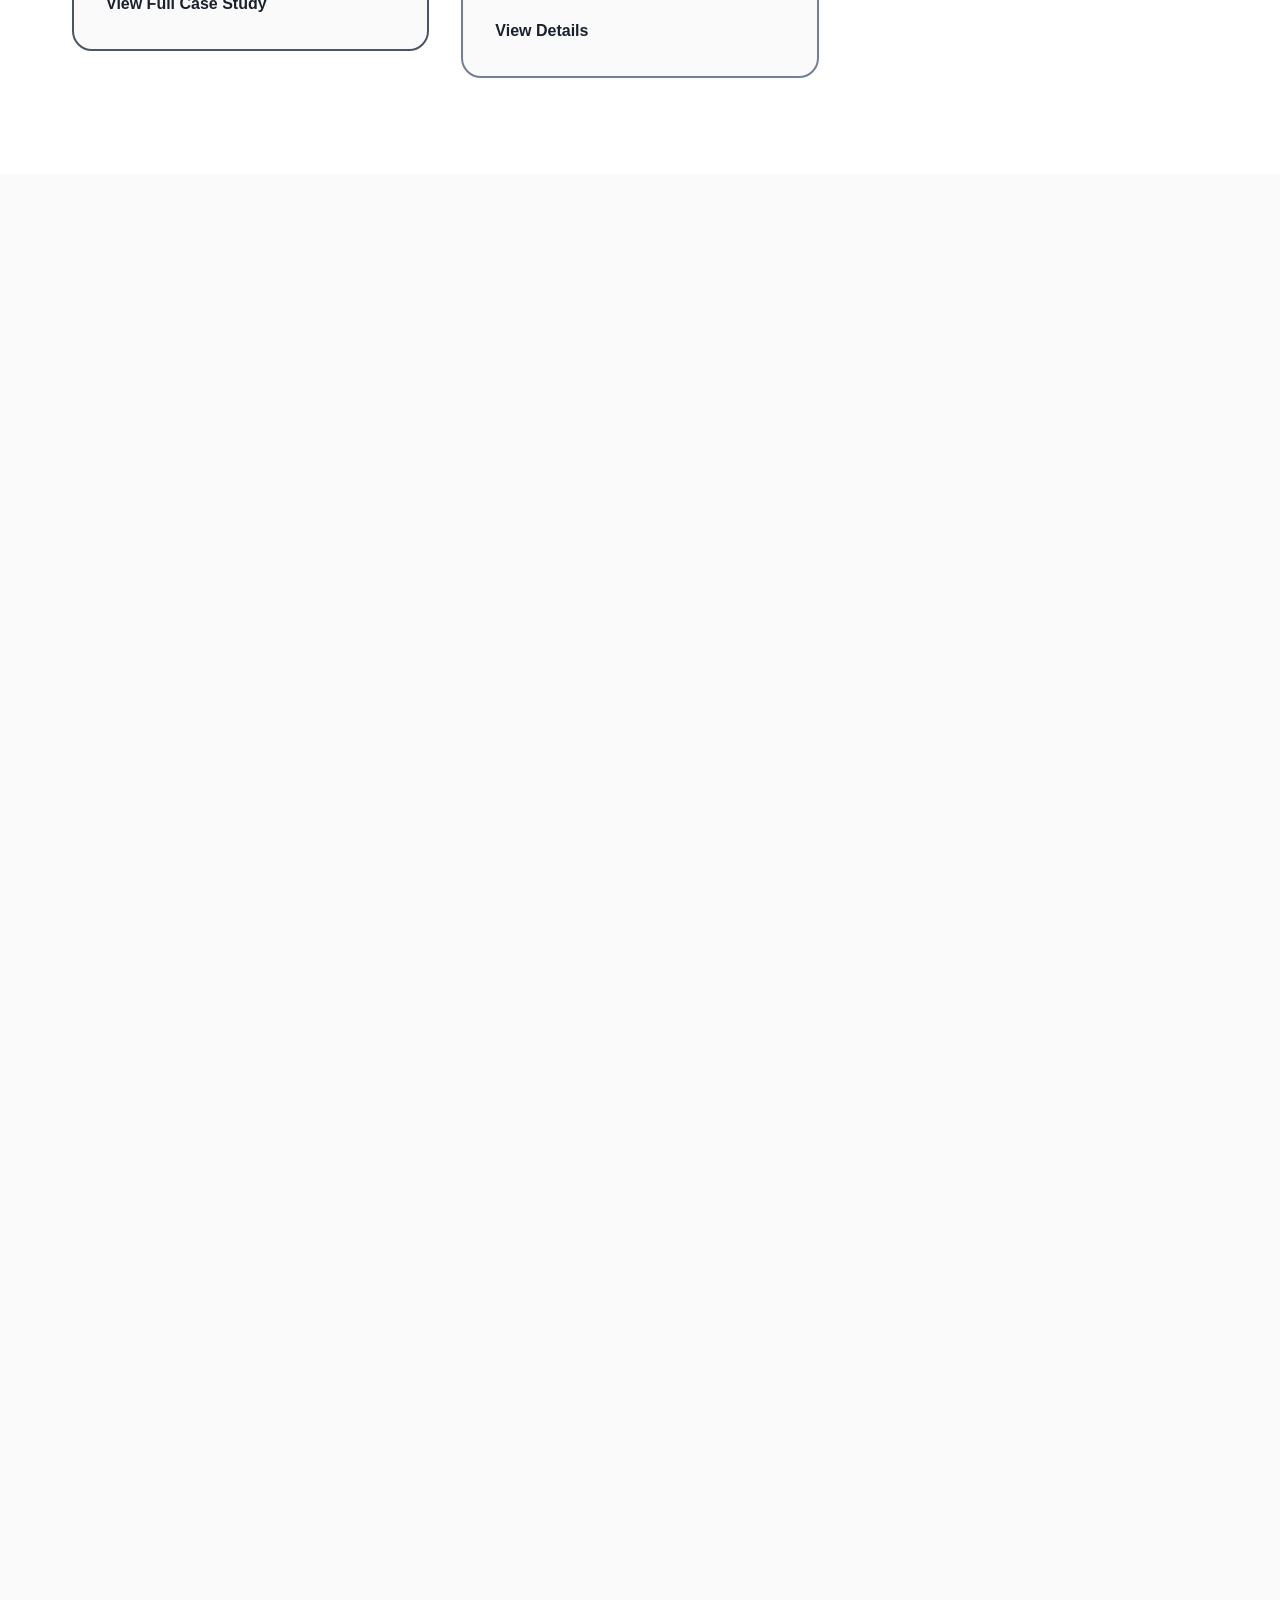
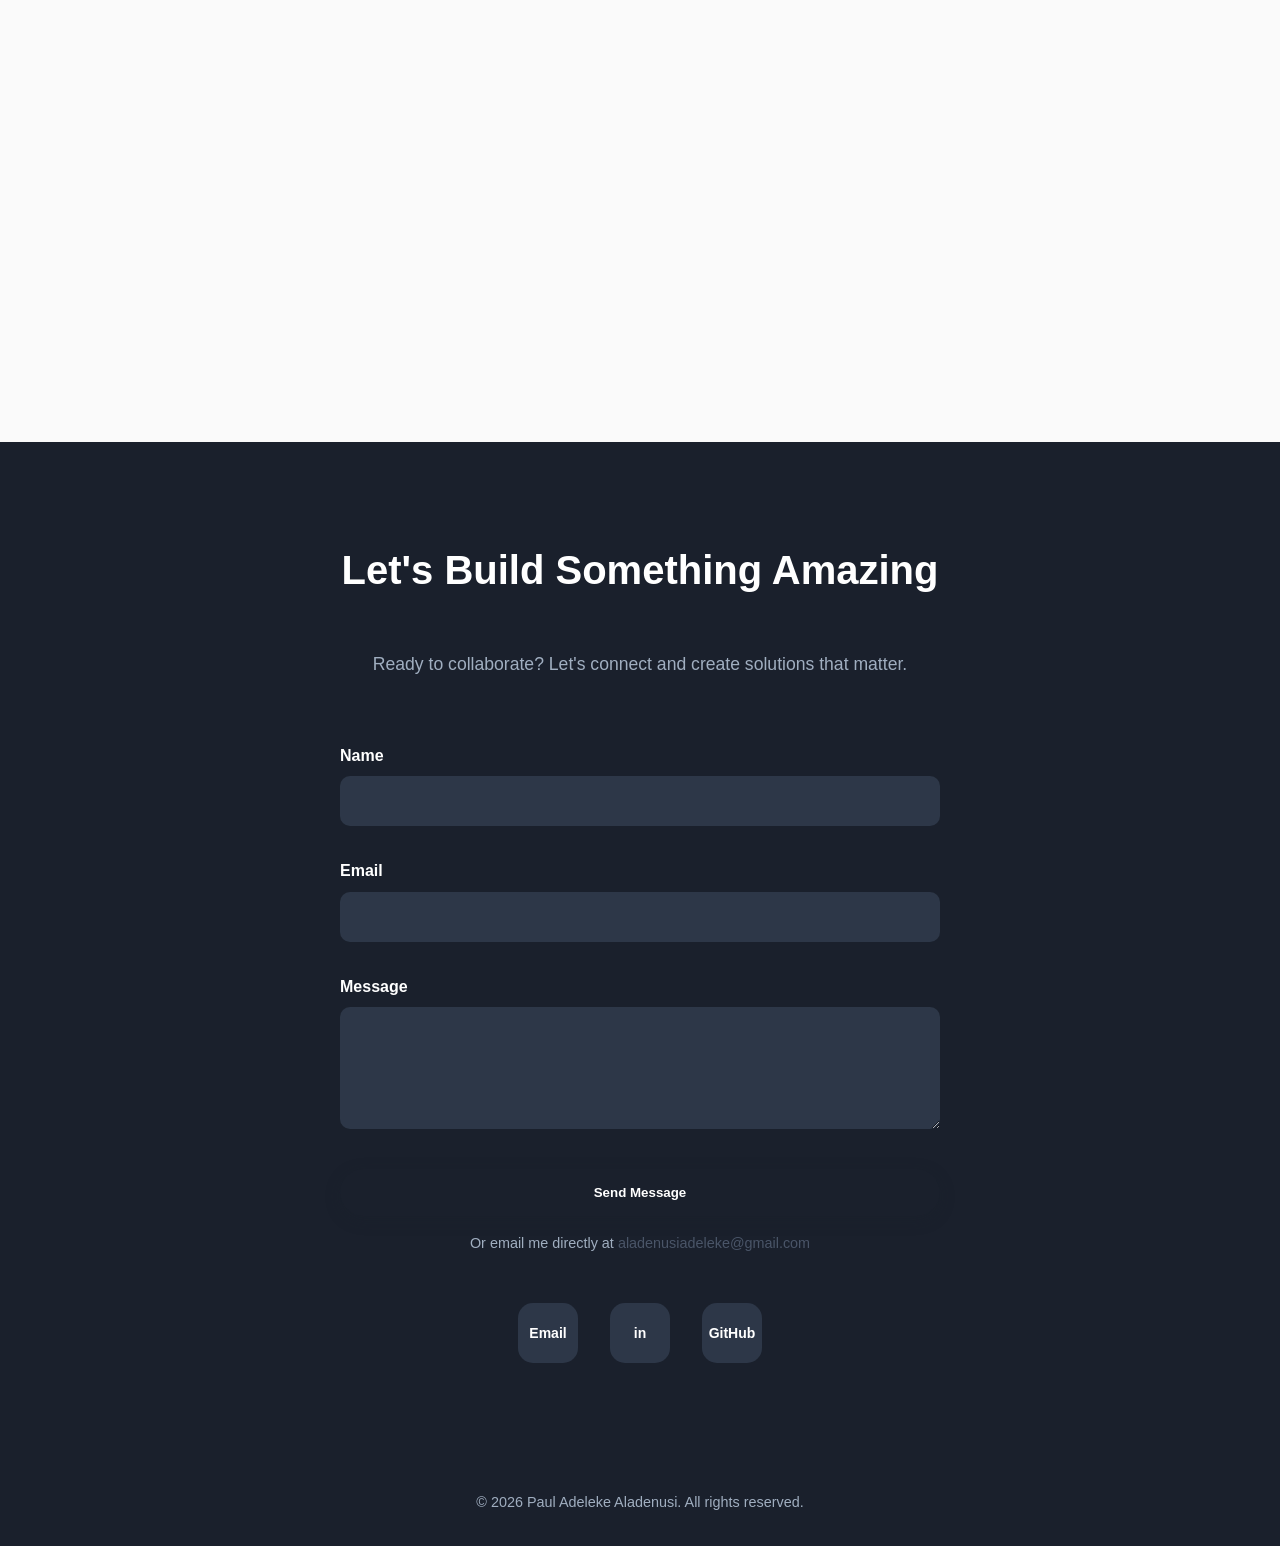
==== commit 442d3463: "Remove 'final-year student' from about intro copy Co-Authored-By: Claude Opus 4.6 (1M context) <nore" ====
--- a/index.html
+++ b/index.html
@@ -120,7 +120,7 @@
                         <div class="about-image">LA</div>
                         <div class="about-content">
                             <h3>Backend-Focused Full-Stack Engineer</h3>
-                            <p>I'm a full-stack engineer with a backend focus and final-year Computer Science student at Pan-Atlantic University (4.73/5.0 GPA, First Class). I specialise in designing and building APIs, database architecture, and server-side systems. Currently a Senior Developer at Benmore Technologies, where I own end-to-end development across four concurrent production products — building Django/DRF and FastAPI backends, React frontends, React Native mobile apps, and payment integrations with Stripe, Plaid, and Clerk. I operate with a deeply integrated AI-first workflow using Claude Code for planning, implementation, and automated PR review. Previously interned at Ernst & Young (Digital Risk) and co-founded UniOrdering, a campus delivery platform serving 1,000+ students.</p>
+                            <p>I'm a full-stack engineer with a backend focus. I specialise in designing and building APIs, database architecture, and server-side systems. Currently a Senior Developer at Benmore Technologies, where I own end-to-end development across four concurrent production products — building Django/DRF and FastAPI backends, React frontends, React Native mobile apps, and payment integrations with Stripe, Plaid, and Clerk. I operate with a deeply integrated AI-first workflow using Claude Code for planning, implementation, and automated PR review. Previously interned at Ernst & Young (Digital Risk) and co-founded UniOrdering, a campus delivery platform serving 1,000+ students.</p>
 
                             <div class="terminal">
                                 const leke = { skills: ["JavaScript", "Python", "React", "Problem Solving"], passion: "Building meaningful tech" };<span class="terminal-cursor">|</span>
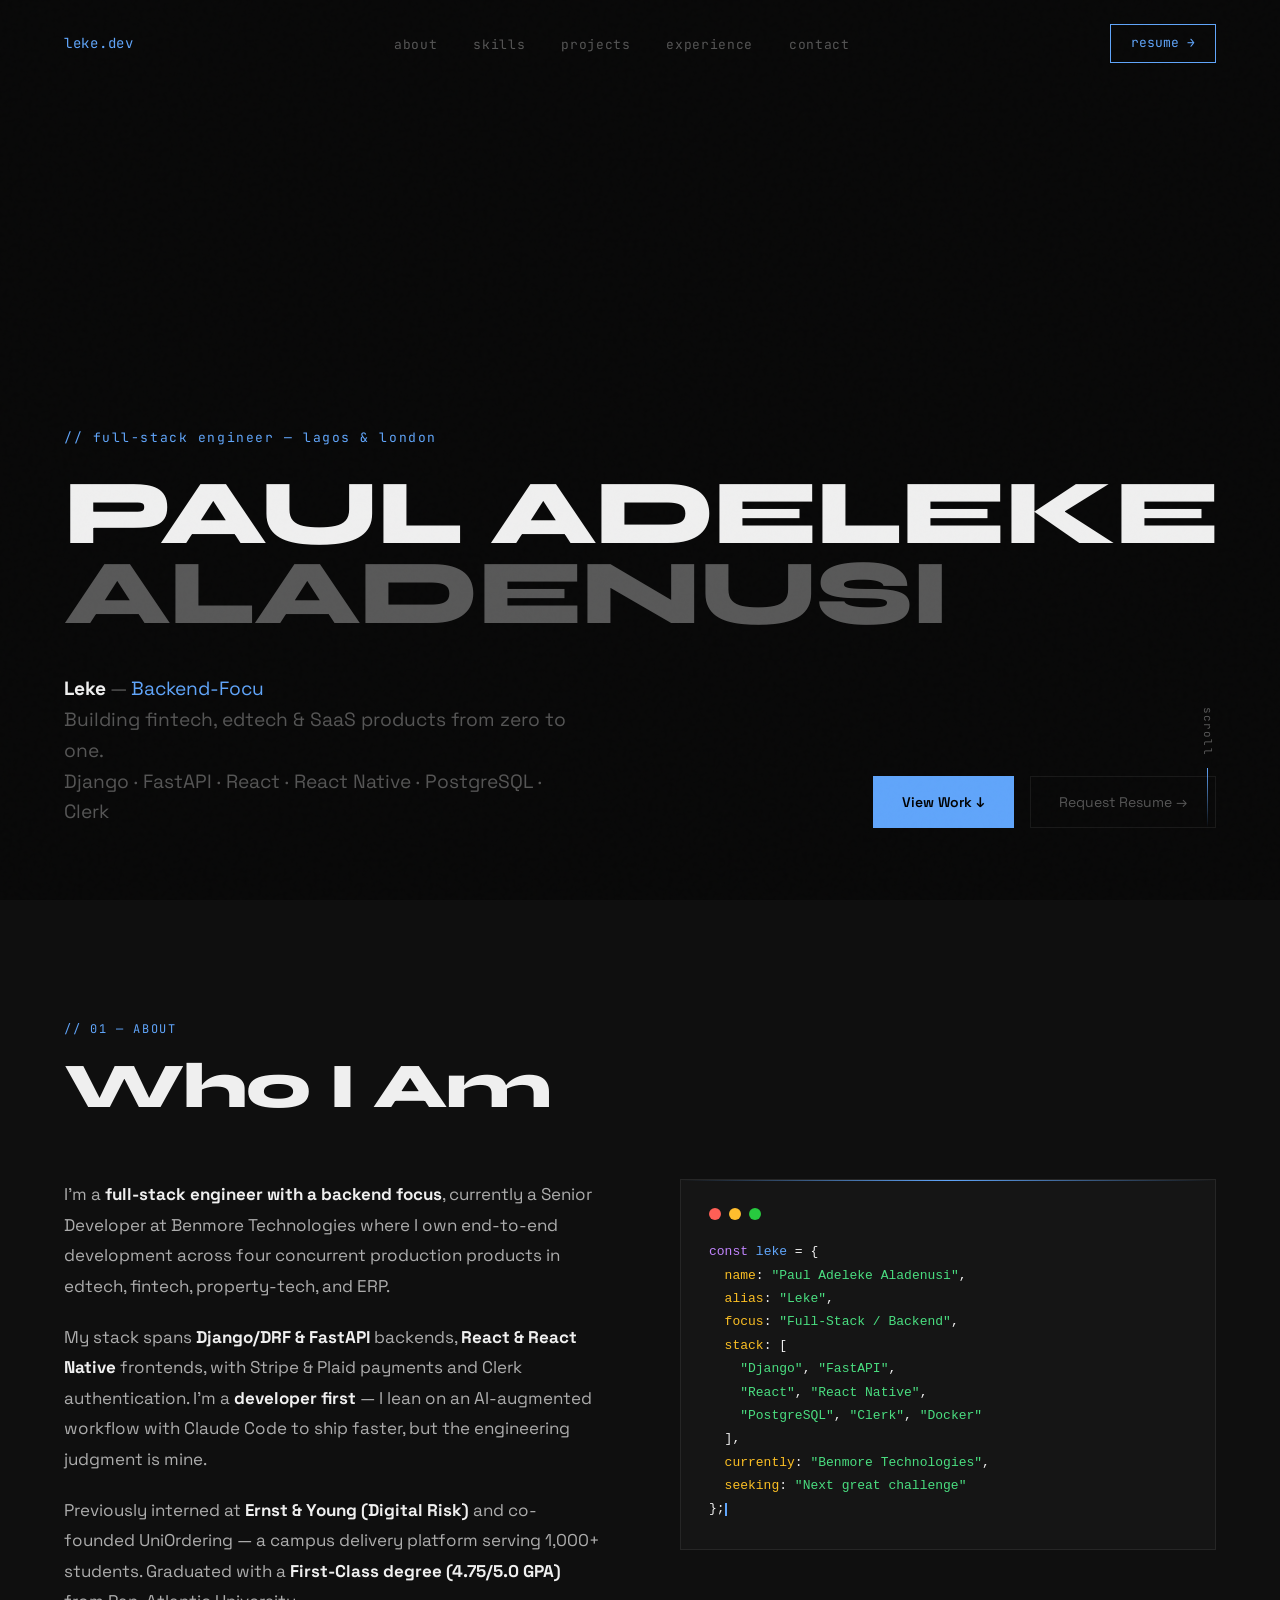
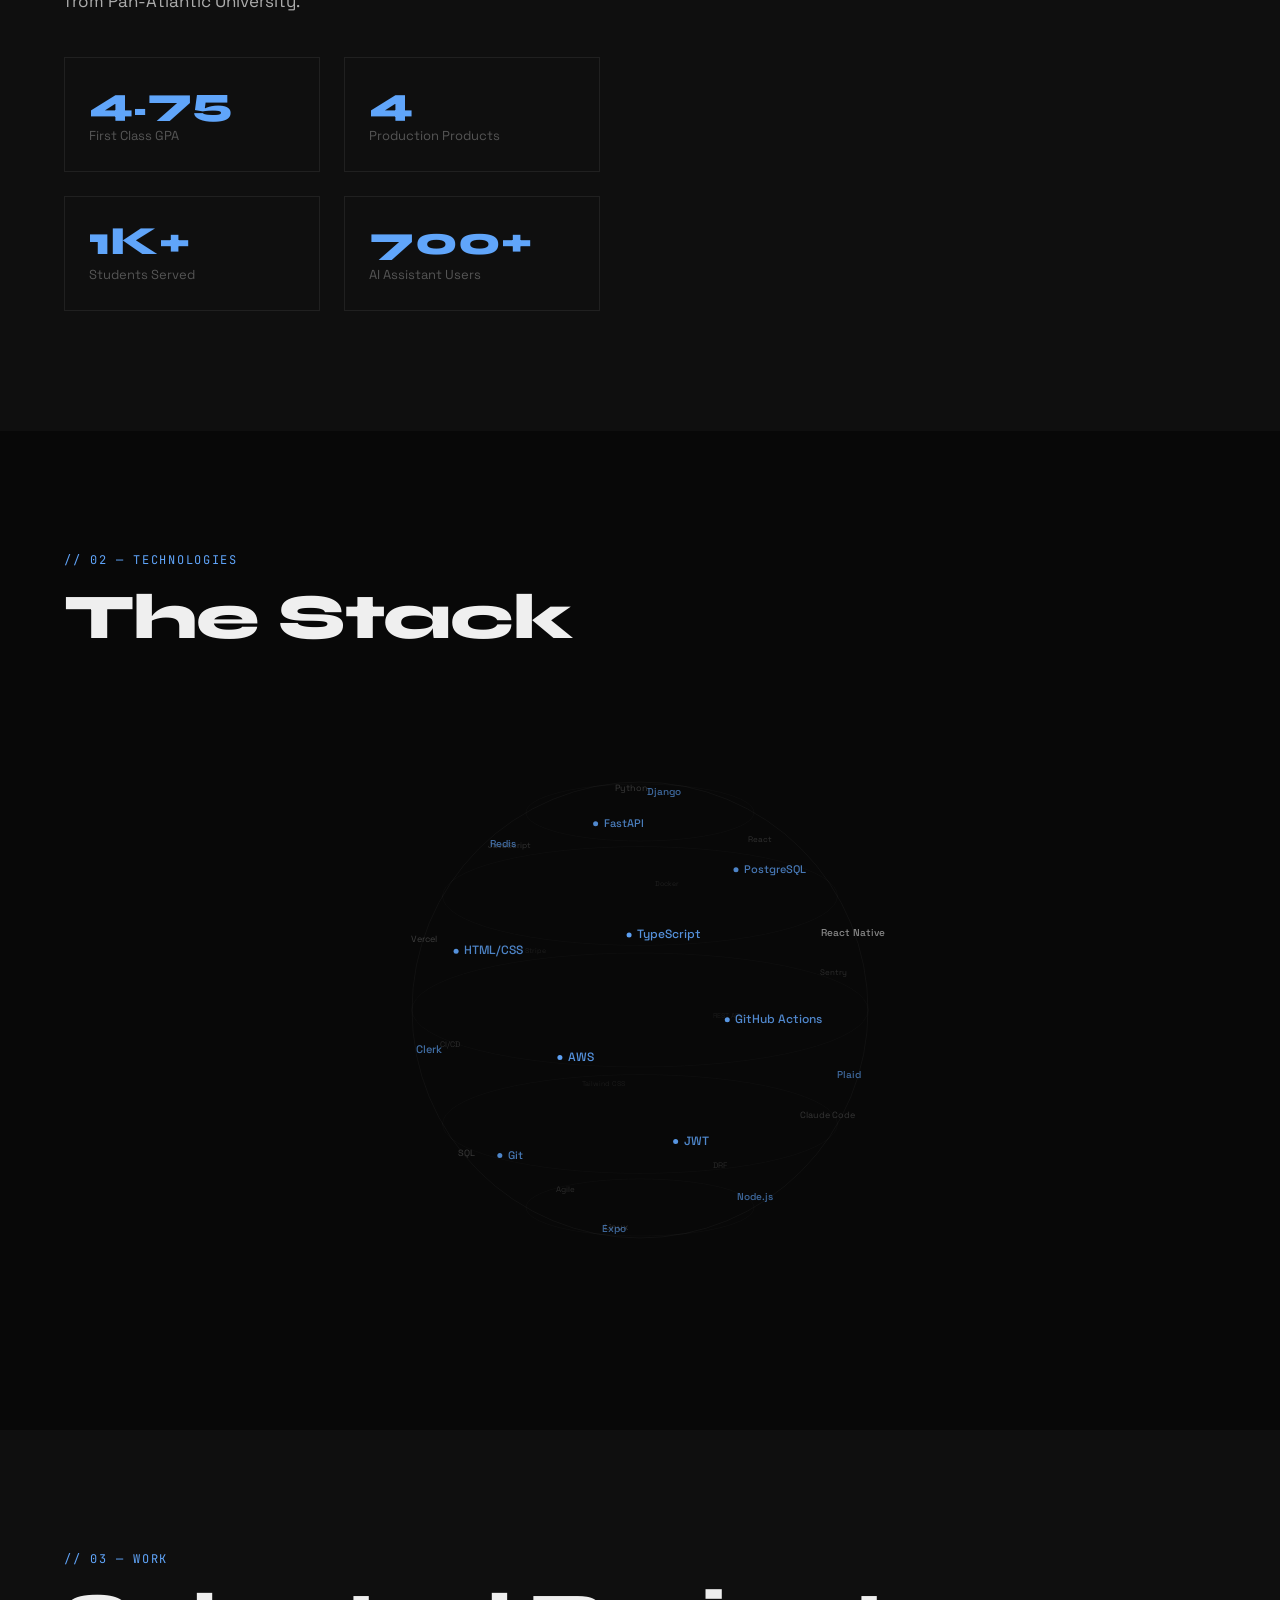
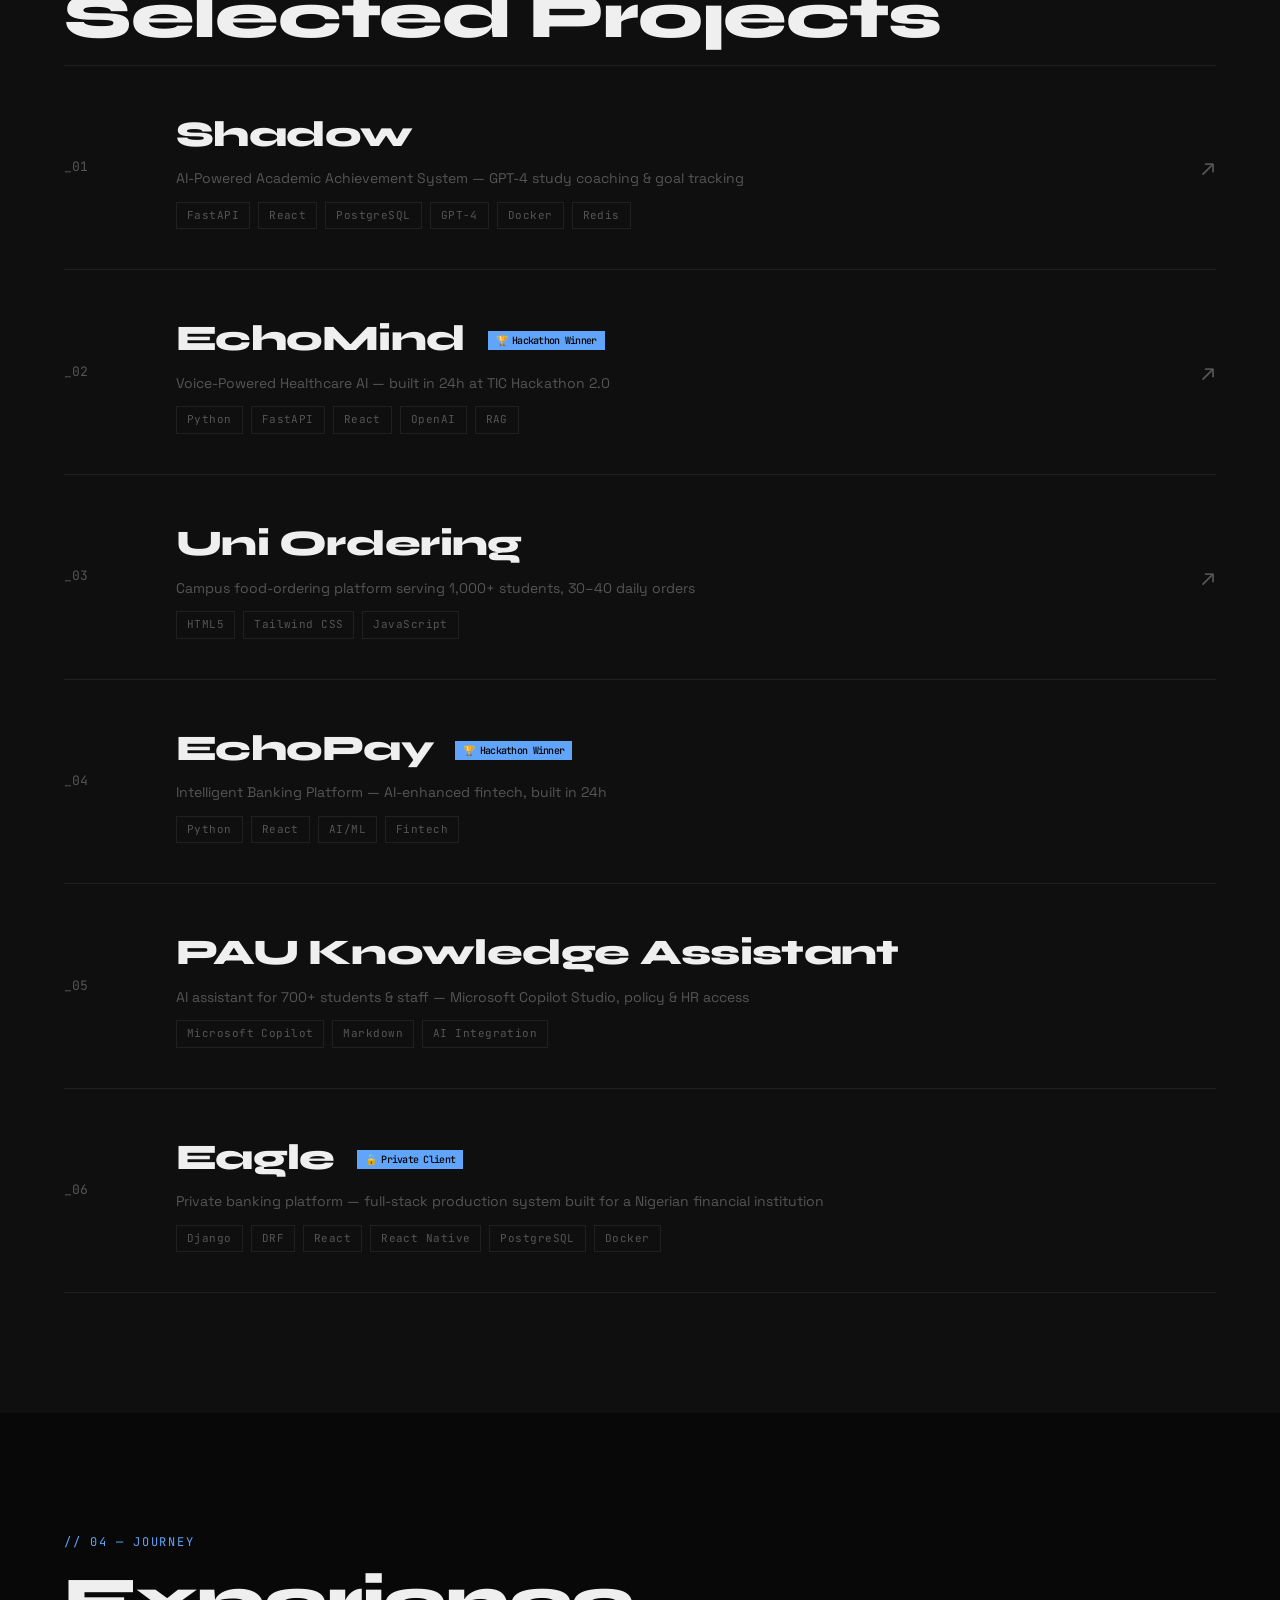
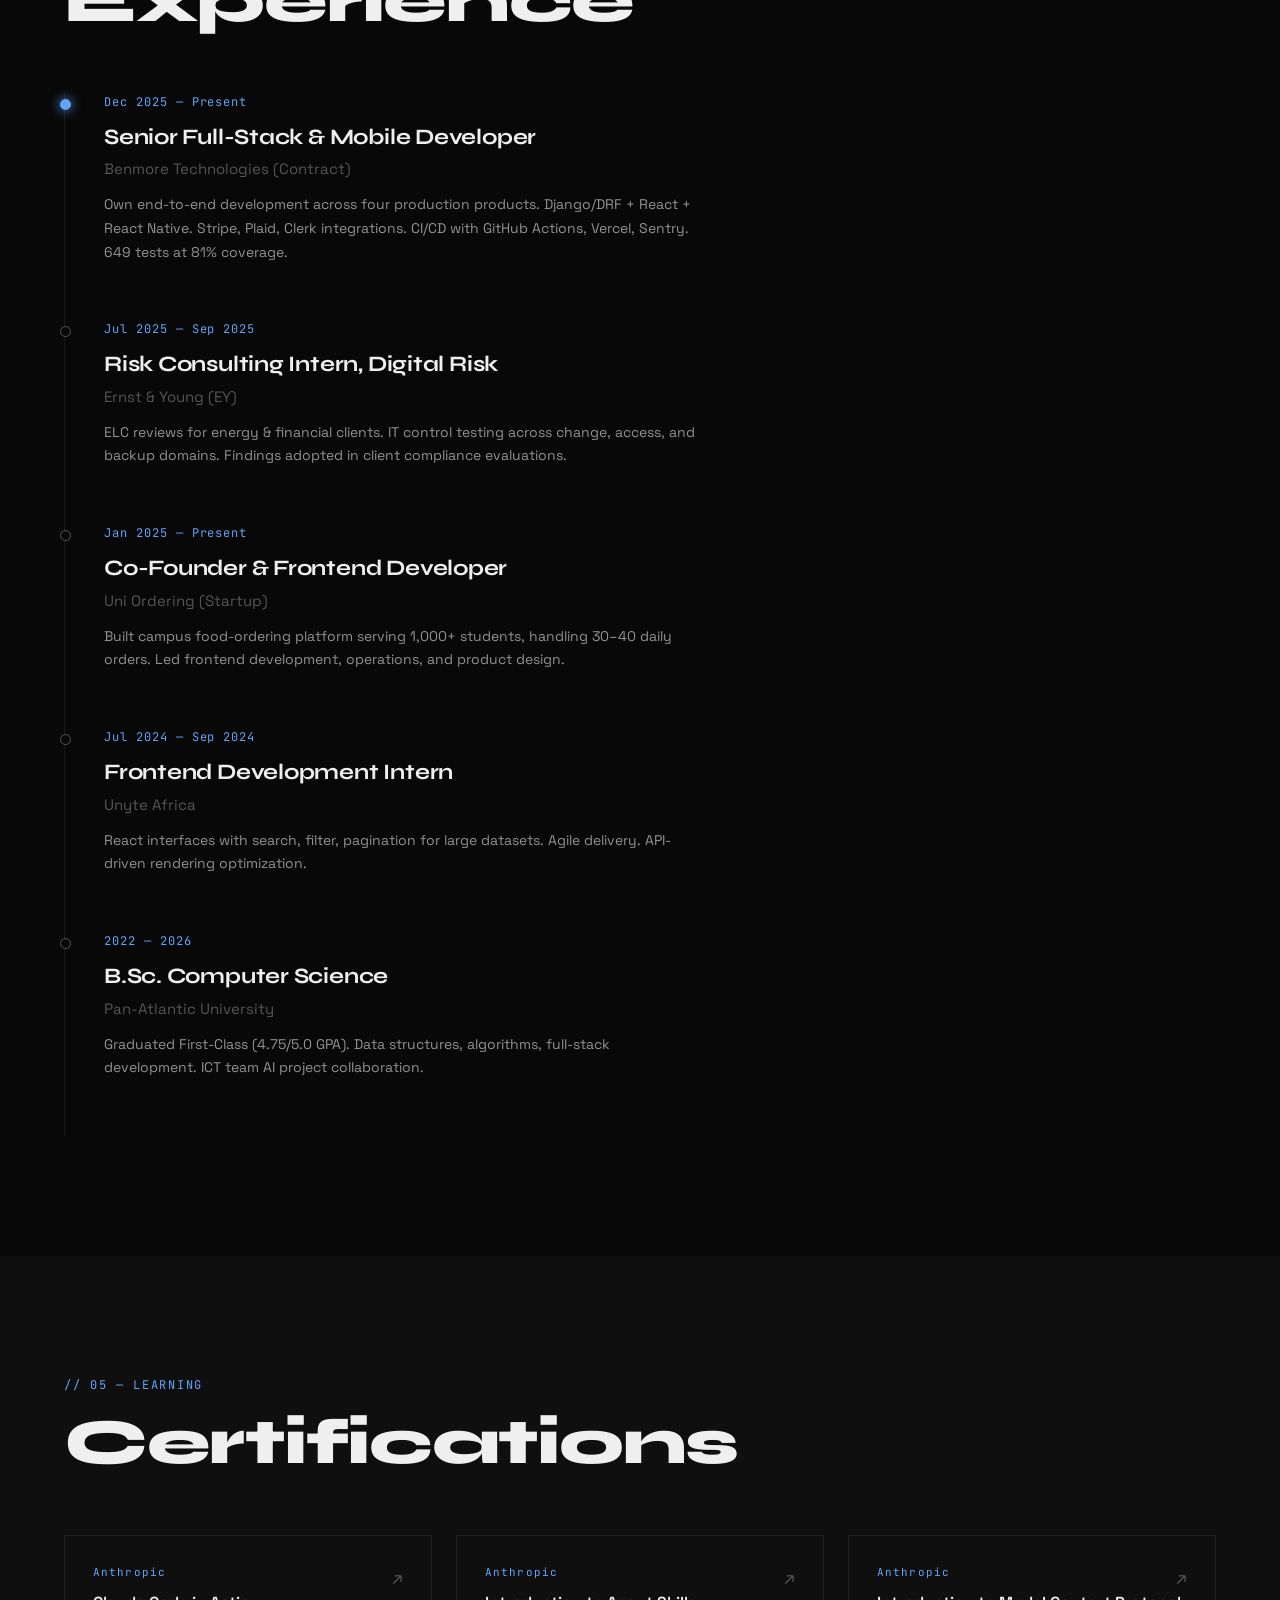
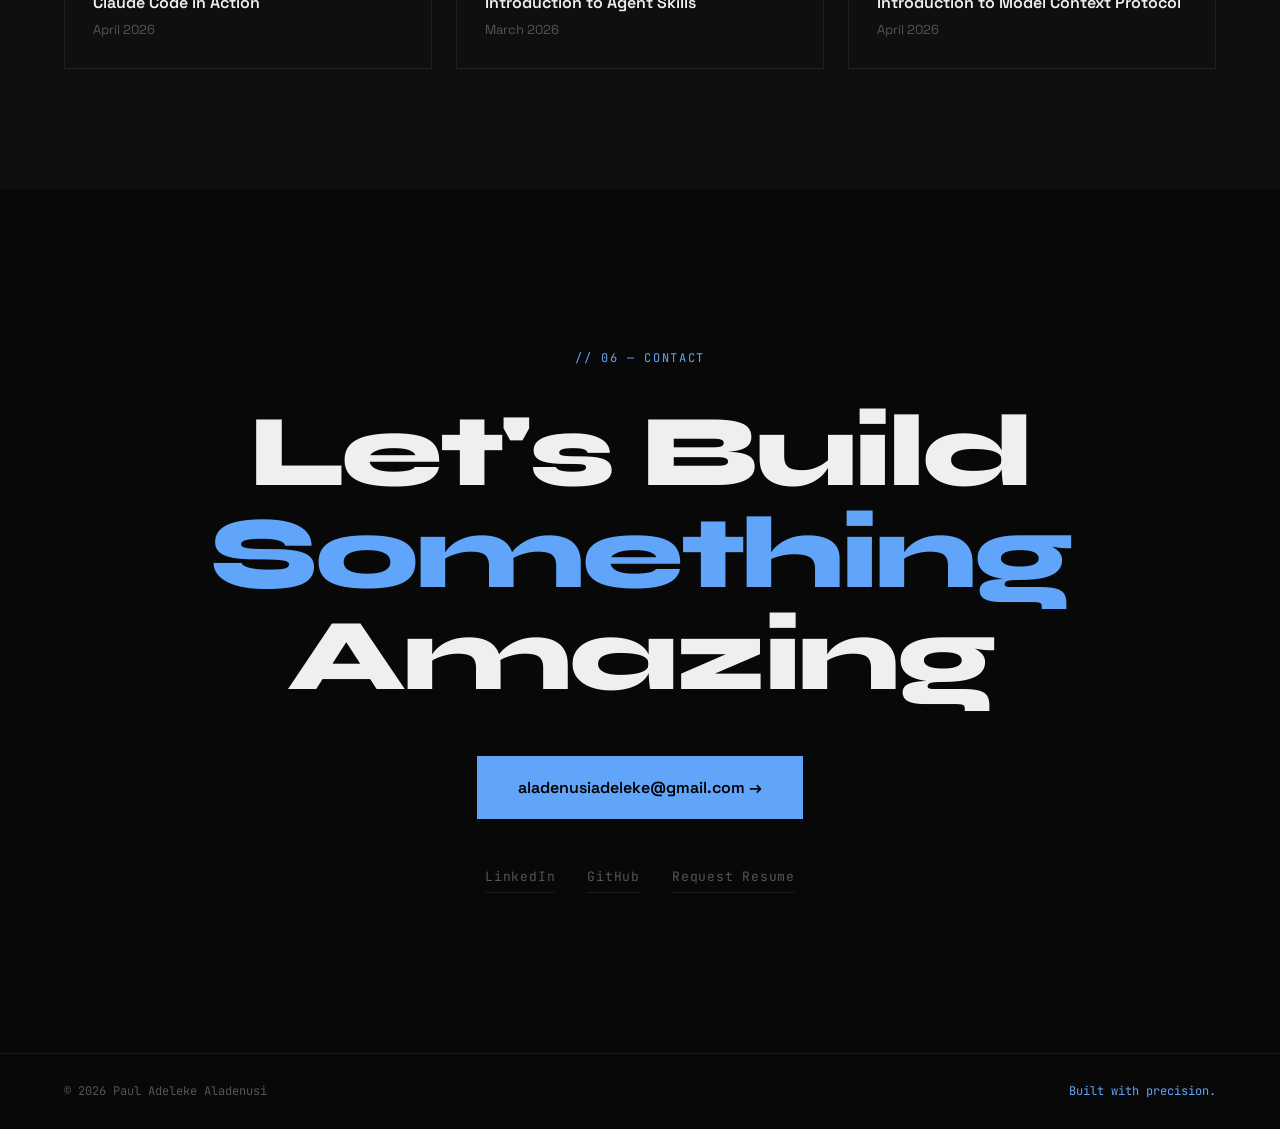
==== commit b51de3b0: "redesign: rebuild portfolio to match design handoff — new hero, globe, editorial projects, timeline " ====
--- a/index.html
+++ b/index.html
@@ -1,487 +1,295 @@
 <!DOCTYPE html>
 <html lang="en">
 <head>
-    <meta charset="UTF-8">
-    <meta name="viewport" content="width=device-width, initial-scale=1.0">
-    <title>Paul Adeleke Aladenusi (Leke) - Tech & Culture</title>
-
-    <!-- SEO Meta Tags -->
-    <meta name="description" content="Paul Adeleke Aladenusi - Computer Science undergraduate at Pan-Atlantic University. Frontend Developer, Risk Consulting Intern at EY. Building innovative tech solutions with React, JavaScript, and Python.">
-    <meta name="keywords" content="Paul Aladenusi, Leke, Computer Science, Frontend Developer, React, JavaScript, TypeScript, Portfolio, Nigeria Tech, EY Intern, Pan-Atlantic University, Web Developer">
-    <meta name="author" content="Paul Adeleke Aladenusi">
-    <meta name="robots" content="index, follow">
-    <link rel="canonical" href="https://paulaladenusi.com/">
-
-    <!-- Open Graph / Facebook -->
-    <meta property="og:type" content="website">
-    <meta property="og:url" content="https://paulaladenusi.com/">
-    <meta property="og:title" content="Paul Adeleke Aladenusi (Leke) - Tech & Culture">
-    <meta property="og:description" content="Computer Science undergraduate crafting digital experiences at the intersection of tech innovation and cultural authenticity. First Class Honours student building the future.">
-    <meta property="og:image" content="https://paulaladenusi.com/assets/images/og-image.png">
-    <meta property="og:site_name" content="Paul Aladenusi Portfolio">
-
-    <!-- Twitter -->
-    <meta property="twitter:card" content="summary_large_image">
-    <meta property="twitter:url" content="https://paulaladenusi.com/">
-    <meta property="twitter:title" content="Paul Adeleke Aladenusi (Leke) - Tech & Culture">
-    <meta property="twitter:description" content="Computer Science undergraduate crafting digital experiences at the intersection of tech innovation and cultural authenticity.">
-    <meta property="twitter:image" content="https://paulaladenusi.com/assets/images/og-image.png">
-
-    <!-- Favicon -->
-    <link rel="icon" type="image/x-icon" href="assets/images/favicon.ico">
-    <link rel="apple-touch-icon" sizes="180x180" href="assets/images/apple-touch-icon.png">
-
-    <!-- Preconnect for performance -->
-    <link rel="preconnect" href="https://fonts.googleapis.com">
-    <link rel="preconnect" href="https://fonts.gstatic.com" crossorigin>
-
-    <!-- External Stylesheet -->
-    <link rel="stylesheet" href="css/styles.css">
+<meta charset="UTF-8">
+<meta name="viewport" content="width=device-width, initial-scale=1.0">
+<title>Paul Adeleke Aladenusi (Leke) — Full-Stack Engineer</title>
+
+<!-- SEO -->
+<meta name="description" content="Paul Adeleke Aladenusi (Leke) — full-stack engineer with a backend focus. Django/DRF, FastAPI, React & React Native. Building fintech, edtech & SaaS products from zero to one. Based in Lagos & London.">
+<meta name="keywords" content="Paul Aladenusi, Leke, Full-Stack Engineer, Backend Engineer, Django, FastAPI, React, React Native, PostgreSQL, Portfolio, Lagos, London">
+<meta name="author" content="Paul Adeleke Aladenusi">
+<meta name="robots" content="index, follow">
+<link rel="canonical" href="https://paulaladenusi.com/">
+
+<!-- Open Graph -->
+<meta property="og:type" content="website">
+<meta property="og:url" content="https://paulaladenusi.com/">
+<meta property="og:title" content="Paul Adeleke Aladenusi (Leke) — Full-Stack Engineer">
+<meta property="og:description" content="Full-stack engineer with a backend focus. Building fintech, edtech & SaaS products from zero to one with Django, FastAPI, React & React Native.">
+<meta property="og:site_name" content="Paul Aladenusi">
+
+<!-- Twitter -->
+<meta property="twitter:card" content="summary_large_image">
+<meta property="twitter:title" content="Paul Adeleke Aladenusi (Leke) — Full-Stack Engineer">
+<meta property="twitter:description" content="Full-stack engineer with a backend focus. Building fintech, edtech & SaaS products from zero to one.">
+
+<!-- Favicon (inline) -->
+<link rel="icon" href="data:image/svg+xml,%3Csvg xmlns='http://www.w3.org/2000/svg' viewBox='0 0 32 32'%3E%3Crect width='32' height='32' fill='%23080808'/%3E%3Ctext x='16' y='24' font-family='Arial,sans-serif' font-size='22' font-weight='800' fill='%2360a5fa' text-anchor='middle'%3EL%3C/text%3E%3C/svg%3E">
+
+<!-- Fonts -->
+<link rel="preconnect" href="https://fonts.googleapis.com">
+<link rel="preconnect" href="https://fonts.gstatic.com" crossorigin>
+<link href="https://fonts.googleapis.com/css2?family=Space+Grotesk:wght@300;400;500;600;700&family=Syne:wght@700;800&family=JetBrains+Mono:wght@400;500&display=swap" rel="stylesheet">
+
+<link rel="stylesheet" href="css/styles.css">
 </head>
 <body>
-    <!-- Header with Navigation -->
-    <header>
-        <nav id="navbar">
-            <div class="container">
-                <div class="nav-container">
-                    <div class="logo">Leke</div>
-                    <button class="mobile-menu-toggle" id="mobileMenuToggle" aria-label="Toggle mobile menu">
-                        <span class="hamburger-line"></span>
-                        <span class="hamburger-line"></span>
-                        <span class="hamburger-line"></span>
-                    </button>
-                    <ul class="nav-links" id="navLinks">
-                        <li><a href="#home">Home</a></li>
-                        <li><a href="#about">About</a></li>
-                        <li><a href="#projects">Projects</a></li>
-                        <li><a href="#experience">Experience</a></li>
-                        <li><a href="#certifications">Certs</a></li>
-                        <li><a href="#contact">Contact</a></li>
-                    </ul>
-                    <button class="theme-toggle" id="themeToggle" aria-label="Toggle dark mode">
-                        <span class="icon sun-icon">☀️</span>
-                        <span class="icon moon-icon">🌙</span>
-                    </button>
-                </div>
-            </div>
-        </nav>
-    </header>
-
-    <!-- Main Content -->
-    <main>
-        <!-- Hero Section -->
-        <section id="home" class="hero">
-            <div class="parallax-bg"></div>
-            <div class="container">
-                <div class="hero-content fade-in">
-                    <h1>Paul Adeleke Aladenusi</h1>
-                    <div class="nickname">(Leke)</div>
-                    <p class="tagline">Full-stack engineer with a backend focus — building fintech, edtech, and SaaS products from zero to one. I design and ship robust APIs, data pipelines, and server-side architecture using Django and FastAPI, with React and React Native on the frontend.</p>
-                    <div class="hero-buttons">
-                        <a href="#projects" class="cta-button magnetic">View My Work</a>
-                        <a href="mailto:aladenusiadeleke@gmail.com?subject=Resume Request&body=Hi Leke, I'd like to request your resume. Thanks!" class="cta-button cta-button-outline magnetic">Request Resume</a>
-                    </div>
-                </div>
-            </div>
-        </section>
-
-        <!-- Custom Cursor -->
-        <div class="cursor"></div>
-        <div class="cursor-follower"></div>
-
-        <!-- Cursor Trails -->
-        <div class="cursor-trail" id="trail-1"></div>
-        <div class="cursor-trail" id="trail-2"></div>
-        <div class="cursor-trail" id="trail-3"></div>
-        <div class="cursor-trail" id="trail-4"></div>
-        <div class="cursor-trail" id="trail-5"></div>
-
-        <!-- Floating Particles -->
-        <div class="floating-particles">
-            <div class="particle" style="left: 10%; animation-delay: 0s;"></div>
-            <div class="particle" style="left: 20%; animation-delay: 1s;"></div>
-            <div class="particle" style="left: 30%; animation-delay: 2s;"></div>
-            <div class="particle" style="left: 40%; animation-delay: 3s;"></div>
-            <div class="particle" style="left: 50%; animation-delay: 4s;"></div>
-            <div class="particle" style="left: 60%; animation-delay: 5s;"></div>
-            <div class="particle" style="left: 70%; animation-delay: 0.5s;"></div>
-            <div class="particle" style="left: 80%; animation-delay: 1.5s;"></div>
-            <div class="particle" style="left: 90%; animation-delay: 2.5s;"></div>
-        </div>
-
-        <!-- About Section -->
-        <section id="about">
-            <div class="container">
-                <div class="fade-in">
-                    <h2 class="section-title">About Me</h2>
-                    <p class="section-subtitle">Passionate about technology, driven by creativity, and deeply rooted in culture</p>
-
-                    <div class="about-grid">
-                        <div class="about-image">LA</div>
-                        <div class="about-content">
-                            <h3>Backend-Focused Full-Stack Engineer</h3>
-                            <p>I'm a full-stack engineer with a backend focus. I specialise in designing and building APIs, database architecture, and server-side systems. Currently a Senior Developer at Benmore Technologies, where I own end-to-end development across four concurrent production products — building Django/DRF and FastAPI backends, React frontends, React Native mobile apps, and payment integrations with Stripe, Plaid, and Clerk. I operate with a deeply integrated AI-first workflow using Claude Code for planning, implementation, and automated PR review. Previously interned at Ernst & Young (Digital Risk) and co-founded UniOrdering, a campus delivery platform serving 1,000+ students.</p>
-
-                            <div class="terminal">
-                                const leke = { skills: ["JavaScript", "Python", "React", "Problem Solving"], passion: "Building meaningful tech" };<span class="terminal-cursor">|</span>
-                            </div>
-
-                            <div class="skills-section">
-                                <h4>Core Technologies</h4>
-                                <div class="skills-container">
-                                    <span class="skill-bubble">Django/DRF</span>
-                                    <span class="skill-bubble">PostgreSQL</span>
-                                    <span class="skill-bubble">React</span>
-                                    <span class="skill-bubble">TypeScript</span>
-                                    <span class="skill-bubble">React Native</span>
-                                    <span class="skill-bubble">Stripe/Plaid</span>
-                                    <span class="skill-bubble">Claude Code</span>
-                                    <span class="skill-bubble">Docker</span>
-                                </div>
-                            </div>
-                        </div>
-                    </div>
-
-                    <div class="stats">
-                        <div class="stat">
-                            <span class="stat-number">4.73/5.0</span>
-                            <div class="stat-label">First Class GPA</div>
-                        </div>
-                        <div class="stat">
-                            <span class="stat-number">4</span>
-                            <div class="stat-label">Production Products</div>
-                        </div>
-                        <div class="stat">
-                            <span class="stat-number">1,000+</span>
-                            <div class="stat-label">Students Served</div>
-                        </div>
-                        <div class="stat">
-                            <span class="stat-number">700+</span>
-                            <div class="stat-label">AI Assistant Users</div>
-                        </div>
-                    </div>
-                </div>
-            </div>
-        </section>
-
-        <!-- Projects Section -->
-        <section id="projects" class="projects">
-            <div class="container">
-                <div class="fade-in">
-                    <h2 class="section-title">Featured Projects</h2>
-                    <p class="section-subtitle">Showcasing solutions that blend technical precision with user-centered design</p>
-
-                    <div class="projects-grid">
-                        <a href="https://shadow-academic.up.railway.app/" target="_blank" rel="noopener noreferrer" class="project-card-link">
-                            <article class="project-card">
-                                <div class="project-image">
-                                    <img src="assets/images/projects/shadowimg.png" alt="Shadow Academic Platform Screenshot" loading="lazy">
-                                </div>
-                                <div class="project-content">
-                                    <div class="project-badge">Final Year Project</div>
-                                    <h3 class="project-title">Shadow — AI-Powered Academic Achievement System</h3>
-                                    <p class="project-description">A goal-driven academic platform that reverse-engineers what students need to achieve their target CGPA. Features GPT-4 powered study coaching, mood-aware task prioritization using NLP sentiment analysis, multi-source content curation (YouTube, Reddit, Google), AI-generated quizzes and practice exercises, and statistical effectiveness tracking. Full-stack: FastAPI, React, PostgreSQL, Redis, Docker Compose — with 80+ API endpoints, JWT auth with refresh token rotation, and CI/CD via GitHub Actions.</p>
-                                    <div class="tech-stack">
-                                        <span class="tech-tag">FastAPI</span>
-                                        <span class="tech-tag">React</span>
-                                        <span class="tech-tag">PostgreSQL</span>
-                                        <span class="tech-tag">GPT-4</span>
-                                        <span class="tech-tag">Docker</span>
-                                        <span class="tech-tag">Redis</span>
-                                    </div>
-                                    <div class="project-links">
-                                        <span class="project-link">View Live Platform</span>
-                                    </div>
-                                    <p class="project-note">*Demo login — demo.user@gmail.com / Demouser1*</p>
-                                </div>
-                            </article>
-                        </a>
-
-                        <article class="project-card" onclick="showRoyalAcademyInfo()">
-                            <div class="project-image">Royal Academy</div>
-                            <div class="project-content">
-                                <h3 class="project-title">Royal Academy — EdTech Platform</h3>
-                                <p class="project-description">Full-stack educational platform built with Django and React. Implemented complete Stripe payment lifecycle, activity management system with admin tooling, and student video player. 649 passing tests at 81% coverage with CI/CD running against real PostgreSQL.</p>
-                                <div class="tech-stack">
-                                    <span class="tech-tag">Django</span>
-                                    <span class="tech-tag">DRF</span>
-                                    <span class="tech-tag">React</span>
-                                    <span class="tech-tag">Stripe</span>
-                                    <span class="tech-tag">PostgreSQL</span>
-                                </div>
-                                <div class="project-links">
-                                    <span class="project-link">View Details</span>
-                                </div>
-                                <p class="project-note">*Production platform — code not publicly available*</p>
-                            </div>
-                        </article>
-
-                        <article class="project-card" onclick="showFomoFiInfo()">
-                            <div class="project-image">Fomo-Fi</div>
-                            <div class="project-content">
-                                <h3 class="project-title">Fomo-Fi — Personal Finance App</h3>
-                                <p class="project-description">Mobile-first personal finance app with Plaid bank connection, Stripe subscription billing, and Clerk authentication. Monorepo architecture with React Native/Expo frontend and Django backend. Built from zero with Claude Code as core development tool.</p>
-                                <div class="tech-stack">
-                                    <span class="tech-tag">React Native</span>
-                                    <span class="tech-tag">Django</span>
-                                    <span class="tech-tag">Plaid</span>
-                                    <span class="tech-tag">Stripe</span>
-                                    <span class="tech-tag">Clerk</span>
-                                </div>
-                                <div class="project-links">
-                                    <span class="project-link">View Details</span>
-                                </div>
-                                <p class="project-note">*In active development — launching mid-2026*</p>
-                            </div>
-                        </article>
-
-                        <a href="https://uniordering.com" target="_blank" class="project-card-link">
-                            <article class="project-card">
-                                <div class="project-image">
-                                    <img src="assets/images/projects/uniOrderingimg.png" alt="Uni Ordering Platform Screenshot" loading="lazy">
-                                </div>
-                                <div class="project-content">
-                                    <h3 class="project-title">Uni Ordering Platform</h3>
-                                    <p class="project-description">A comprehensive food-ordering platform serving 1,000+ university students, handling 30-40 daily orders. Led frontend development with responsive UI, boosting adoption and order efficiency.</p>
-                                    <div class="tech-stack">
-                                        <span class="tech-tag">HTML5</span>
-                                        <span class="tech-tag">Tailwind CSS</span>
-                                        <span class="tech-tag">JavaScript</span>
-                                    </div>
-                                    <div class="project-links">
-                                        <span class="project-link">Visit Live Platform</span>
-                                    </div>
-                                </div>
-                            </article>
-                        </a>
-
-                        <article class="project-card" onclick="showAIDemo()">
-                            <div class="project-image">
-                                <img src="assets/images/projects/pauknowledgebaseimg.png" alt="PAU Knowledge Assistant Screenshot" loading="lazy">
-                            </div>
-                            <div class="project-content">
-                                <h3 class="project-title">PAU Knowledge Assistant</h3>
-                                <p class="project-description">AI-powered assistant built with Microsoft Copilot Studio that provides 700+ students and staff instant access to policies, HR guidelines, and academic procedures. Designed and structured comprehensive knowledge base.</p>
-                                <div class="tech-stack">
-                                    <span class="tech-tag">Microsoft Copilot</span>
-                                    <span class="tech-tag">Markdown</span>
-                                    <span class="tech-tag">Knowledge Base</span>
-                                    <span class="tech-tag">AI Integration</span>
-                                </div>
-                                <div class="project-links">
-                                    <span class="project-link">View Demo</span>
-                                </div>
-                                <p class="project-note">*Available exclusively for Pan-Atlantic University students and staff</p>
-                            </div>
-                        </article>
-
-                        <article class="project-card" onclick="showEagleInfo()">
-                            <div class="project-image">Eagle Vessel Tracker</div>
-                            <div class="project-content">
-                                <h3 class="project-title">Eagle - Vessel Tracking System</h3>
-                                <p class="project-description">Vessel-tracking solution for Keystone Bank Nigeria to monitor bank-owned vessels, integrating AIS data. Designed database schema for ship information, routes, and live tracking for risk assessment.</p>
-                                <div class="tech-stack">
-                                    <span class="tech-tag">Database Design</span>
-                                    <span class="tech-tag">API Integration</span>
-                                    <span class="tech-tag">AIS Data</span>
-                                    <span class="tech-tag">Risk Management</span>
-                                </div>
-                                <div class="project-links">
-                                    <span class="project-link">View Case Study</span>
-                                </div>
-                                <p class="project-note">*Internal banking tool - Code repository not publicly available</p>
-                            </div>
-                        </article>
-
-                        <a href="project-echomind.html" class="project-card-link">
-                            <article class="project-card project-card-featured">
-                                <div class="project-image project-image-featured">
-                                    <img src="assets/images/echomind/Screenshot 2025-12-17 at 19.10.48.png" alt="EchoMind Healthcare AI Screenshot" loading="lazy">
-                                </div>
-                                <div class="project-content">
-                                    <div class="project-badge">TIC Hackathon 2.0 Winner</div>
-                                    <h3 class="project-title">EchoMind - Voice-Powered Healthcare AI</h3>
-                                    <p class="project-description">Award-winning voice-powered document Q&A system for healthcare professionals. Built with RAG, OpenAI Whisper, and React in under 24 hours at TIC Hackathon 2.0.</p>
-                                    <div class="tech-stack">
-                                        <span class="tech-tag">Python</span>
-                                        <span class="tech-tag">FastAPI</span>
-                                        <span class="tech-tag">React</span>
-                                        <span class="tech-tag">OpenAI</span>
-                                        <span class="tech-tag">RAG</span>
-                                    </div>
-                                    <div class="project-links">
-                                        <span class="project-link">View Full Case Study</span>
-                                    </div>
-                                </div>
-                            </article>
-                        </a>
-
-                        <article class="project-card project-card-secondary" onclick="showEchoPayInfo()">
-                            <div class="project-image project-image-secondary">
-                                <img src="assets/images/projects/echoPayimg.png" alt="EchoPay Banking Platform Screenshot" loading="lazy">
-                            </div>
-                            <div class="project-content">
-                                <div class="project-badge project-badge-secondary">TIC Hackathon 2.0 Winner</div>
-                                <h3 class="project-title">EchoPay - Intelligent Banking Platform</h3>
-                                <p class="project-description">Innovative fintech solution reimagining digital banking experience. Built in under 24 hours with focus on security, accessibility, and user experience. AI-enhanced platform addressing modern financial transaction challenges.</p>
-                                <div class="tech-stack">
-                                    <span class="tech-tag">Python</span>
-                                    <span class="tech-tag">React</span>
-                                    <span class="tech-tag">AI/ML</span>
-                                    <span class="tech-tag">Security</span>
-                                    <span class="tech-tag">Fintech</span>
-                                </div>
-                                <div class="project-links">
-                                    <span class="project-link">View Details</span>
-                                </div>
-                            </div>
-                        </article>
-                    </div>
-                </div>
-            </div>
-        </section>
-
-        <!-- Experience Section -->
-        <section id="experience">
-            <div class="container">
-                <div class="fade-in">
-                    <h2 class="section-title">Professional Journey</h2>
-                    <p class="section-subtitle">Building expertise through diverse experiences in consulting, fintech, and entrepreneurship</p>
-
-                    <div class="experience-timeline">
-                        <article class="timeline-item">
-                            <div class="timeline-content">
-                                <div class="timeline-date">Dec 2025 - Present</div>
-                                <h3 class="timeline-title">Senior Full-Stack & Mobile Developer (Contract)</h3>
-                                <div class="timeline-company">Benmore Technologies</div>
-                                <p class="timeline-description">Own end-to-end development across four concurrent production products (edtech, fintech, property-tech, ERP). Build Django/DRF backends, React frontends, and React Native mobile apps. Integrated Stripe payment lifecycle (checkout, webhooks, customer portal), Plaid bank connection, and Clerk auth. Use Claude Code as a core development tool — Opus for planning, Sonnet for execution, CLAUDE.md for persistent project context, and Claude Bot for automated PR review. Maintain CI/CD pipelines with GitHub Actions, Vercel, and Sentry. Codebase at 649 passing tests with 81% coverage.</p>
-                            </div>
-                        </article>
-
-                        <article class="timeline-item">
-                            <div class="timeline-content">
-                                <div class="timeline-date">July 2025 - September 2025</div>
-                                <h3 class="timeline-title">Risk Consulting Intern, Digital Risk</h3>
-                                <div class="timeline-company">Ernst & Young (EY)</div>
-                                <p class="timeline-description">Assisted in Enterprise Level Control (ELC) reviews for energy & financial clients, improving accuracy of risk assessments. Conducted IT control testing (change, access, backup), with findings adopted in client compliance evaluations.</p>
-                            </div>
-                        </article>
-
-                        <article class="timeline-item">
-                            <div class="timeline-content">
-                                <div class="timeline-date">January 2025 - Present</div>
-                                <h3 class="timeline-title">Co-Founder & Frontend Developer</h3>
-                                <div class="timeline-company">Uni Ordering (Startup)</div>
-                                <p class="timeline-description">Built a food-ordering platform serving 1,000+ students, handling 30-40 daily orders. Led frontend development with responsive UI, boosting adoption and order efficiency. Oversaw operations and product design, merging technical execution with business decision-making.</p>
-                            </div>
-                        </article>
-
-                        <article class="timeline-item">
-                            <div class="timeline-content">
-                                <div class="timeline-date">July 2024 - September 2024</div>
-                                <h3 class="timeline-title">Frontend Development Intern</h3>
-                                <div class="timeline-company">Unyte Africa</div>
-                                <p class="timeline-description">Developed scalable React interfaces with search, filter, and pagination for large datasets. Collaborated with cross-functional teams to deliver features on time using Agile practices. Optimized API-driven rendering to improve performance and load speed.</p>
-                            </div>
-                        </article>
-
-                        <article class="timeline-item">
-                            <div class="timeline-content">
-                                <div class="timeline-date">2022 - December 2026</div>
-                                <h3 class="timeline-title">Computer Science Student</h3>
-                                <div class="timeline-company">Pan-Atlantic University</div>
-                                <p class="timeline-description">Maintaining a First-Class GPA (4.73/5.0) while specializing in data structures, algorithms, and full-stack development. Active in tech communities and leadership roles including collaboration with ICT team on AI projects.</p>
-                            </div>
-                        </article>
-                    </div>
-                </div>
-            </div>
-        </section>
-
-        <!-- Certifications Section -->
-        <section id="certifications">
-            <div class="container">
-                <div class="fade-in">
-                    <h2 class="section-title">Certifications</h2>
-                    <p class="section-subtitle">Continuous learning in AI tooling and modern development workflows</p>
-
-                    <div class="stats">
-                        <div class="stat">
-                            <a href="https://verify.skilljar.com/c/rhm4c9giv8ug" target="_blank" rel="noopener noreferrer" class="stat-number">Claude Code in Action</a>
-                            <div class="stat-label">Anthropic</div>
-                            <div class="stat-label">April 2026</div>
-                            <p class="stat-label">Verified practitioner in configuring, customising, securing, and automating Claude Code in real development workflows — from local dev environments to CI/CD pipelines.</p>
-                        </div>
-                        <div class="stat">
-                            <a href="https://verify.skilljar.com/c/96dg64g9a38r" target="_blank" rel="noopener noreferrer" class="stat-number">Introduction to Agent Skills</a>
-                            <div class="stat-label">Anthropic</div>
-                            <div class="stat-label">March 2026</div>
-                            <p class="stat-label">Completed Anthropic's official course on building and using agent skills within Claude Code workflows.</p>
-                        </div>
-                        <div class="stat">
-                            <a href="https://verify.skilljar.com/c/qot85jvb5tgh" target="_blank" rel="noopener noreferrer" class="stat-number">Introduction to Model Context Protocol</a>
-                            <div class="stat-label">Anthropic</div>
-                            <div class="stat-label">April 2026</div>
-                            <p class="stat-label">Completed Anthropic's official course on the Model Context Protocol — building MCP servers, integrating tools and resources, and connecting external services to Claude.</p>
-                        </div>
-                    </div>
-                </div>
-            </div>
-        </section>
-
-        <!-- Contact Section -->
-        <section id="contact" class="contact">
-            <div class="container">
-                <div class="fade-in">
-                    <h2 class="section-title">Let's Build Something Amazing</h2>
-                    <p class="section-subtitle">Ready to collaborate? Let's connect and create solutions that matter.</p>
-
-                    <form class="contact-form">
-                        <div class="form-group">
-                            <label for="name">Name</label>
-                            <input type="text" id="name" name="name" required>
-                        </div>
-
-                        <div class="form-group">
-                            <label for="email">Email</label>
-                            <input type="email" id="email" name="email" required>
-                        </div>
-
-                        <div class="form-group">
-                            <label for="message">Message</label>
-                            <textarea id="message" name="message" rows="5" required></textarea>
-                        </div>
-
-                        <button type="button" onclick="sendMessage()" class="cta-button cta-button-full">Send Message</button>
-                        <p class="contact-email">
-                            Or email me directly at <a href="mailto:aladenusiadeleke@gmail.com">aladenusiadeleke@gmail.com</a>
-                        </p>
-                    </form>
-
-                    <div class="social-links">
-                        <a href="mailto:aladenusiadeleke@gmail.com" class="social-link" title="Email" aria-label="Send email">
-                            <span>Email</span>
-                        </a>
-                        <a href="https://www.linkedin.com/in/adeleke-aladenusi-1a1350337/" class="social-link" title="LinkedIn" aria-label="Visit LinkedIn profile" target="_blank" rel="noopener noreferrer">
-                            <span>in</span>
-                        </a>
-                        <a href="https://github.com/AdelekeAP" class="social-link" title="GitHub" aria-label="Visit GitHub profile" target="_blank" rel="noopener noreferrer">
-                            <span>GitHub</span>
-                        </a>
-                    </div>
-                </div>
-            </div>
-        </section>
-    </main>
-
-    <!-- Footer -->
-    <footer>
-        <div class="container">
-            <p>&copy; 2026 Paul Adeleke Aladenusi. All rights reserved.</p>
-        </div>
-    </footer>
-
-    <!-- External JavaScript -->
-    <script src="js/main.js"></script>
+
+<!-- NAV -->
+<nav id="nav" aria-label="Primary">
+  <a class="nav-logo" href="#home">leke.dev</a>
+  <ul class="nav-links">
+    <li><a href="#about">about</a></li>
+    <li><a href="#skills">skills</a></li>
+    <li><a href="#projects">projects</a></li>
+    <li><a href="#experience">experience</a></li>
+    <li><a href="#contact">contact</a></li>
+  </ul>
+  <a class="nav-cta" href="mailto:aladenusiadeleke@gmail.com?subject=Resume%20Request">resume →</a>
+</nav>
+
+<!-- HERO -->
+<header id="home">
+  <div class="hero-eyebrow">// full-stack engineer — lagos &amp; london</div>
+  <h1 class="hero-name">
+    <span class="line"><span>PAUL ADELEKE</span></span>
+    <span class="line"><span>ALADENUSI</span></span>
+  </h1>
+  <div class="hero-bottom">
+    <p class="hero-role">
+      <strong>Leke</strong> — <span id="role-text">Backend-Focused Engineer</span><br>
+      Building fintech, edtech &amp; SaaS products from zero to one.<br>
+      Django · FastAPI · React · React Native · PostgreSQL · Clerk
+    </p>
+    <div class="hero-actions">
+      <a class="btn-primary" href="#projects">View Work ↓</a>
+      <a class="btn-secondary" href="mailto:aladenusiadeleke@gmail.com?subject=Resume%20Request">Request Resume →</a>
+    </div>
+  </div>
+  <div class="hero-scroll" aria-hidden="true">
+    <span>scroll</span>
+    <div class="scroll-line"></div>
+  </div>
+</header>
+
+<!-- ABOUT -->
+<section id="about">
+  <div class="section-label reveal">// 01 — about</div>
+  <h2 class="section-title reveal">Who I Am</h2>
+  <div class="about-grid">
+    <div class="about-text reveal">
+      <p>I'm a <strong>full-stack engineer with a backend focus</strong>, currently a Senior Developer at Benmore Technologies where I own end-to-end development across four concurrent production products in edtech, fintech, property-tech, and ERP.</p>
+      <p>My stack spans <strong>Django/DRF &amp; FastAPI</strong> backends, <strong>React &amp; React Native</strong> frontends, with Stripe &amp; Plaid payments and Clerk authentication. I'm a <strong>developer first</strong> — I lean on an AI-augmented workflow with Claude Code to ship faster, but the engineering judgment is mine.</p>
+      <p>Previously interned at <strong>Ernst &amp; Young (Digital Risk)</strong> and co-founded UniOrdering — a campus delivery platform serving 1,000+ students. Graduated with a <strong>First-Class degree (4.75/5.0 GPA)</strong> from Pan-Atlantic University.</p>
+      <div class="about-stats stagger">
+        <div class="stat reveal"><div class="stat-num">4.75</div><div class="stat-label">First Class GPA</div></div>
+        <div class="stat reveal"><div class="stat-num">4</div><div class="stat-label">Production Products</div></div>
+        <div class="stat reveal"><div class="stat-num">1K+</div><div class="stat-label">Students Served</div></div>
+        <div class="stat reveal"><div class="stat-num">700+</div><div class="stat-label">AI Assistant Users</div></div>
+      </div>
+    </div>
+    <div class="code-block reveal" aria-hidden="true">
+      <div class="code-top"><span class="dot" style="background:#ff5f56"></span><span class="dot" style="background:#ffbd2e"></span><span class="dot" style="background:#27c93f"></span></div>
+      <code id="code-display">
+<span class="code-line"><span class="c-purple">const</span> <span class="c-blue">leke</span> <span class="c-white">= {</span></span>
+<span class="code-line">&nbsp;&nbsp;<span class="c-amber">name</span><span class="c-white">:</span> <span class="c-green">"Paul Adeleke Aladenusi"</span><span class="c-white">,</span></span>
+<span class="code-line">&nbsp;&nbsp;<span class="c-amber">alias</span><span class="c-white">:</span> <span class="c-green">"Leke"</span><span class="c-white">,</span></span>
+<span class="code-line">&nbsp;&nbsp;<span class="c-amber">focus</span><span class="c-white">:</span> <span class="c-green">"Full-Stack / Backend"</span><span class="c-white">,</span></span>
+<span class="code-line">&nbsp;&nbsp;<span class="c-amber">stack</span><span class="c-white">: [</span></span>
+<span class="code-line">&nbsp;&nbsp;&nbsp;&nbsp;<span class="c-green">"Django"</span><span class="c-white">,</span> <span class="c-green">"FastAPI"</span><span class="c-white">,</span></span>
+<span class="code-line">&nbsp;&nbsp;&nbsp;&nbsp;<span class="c-green">"React"</span><span class="c-white">,</span> <span class="c-green">"React Native"</span><span class="c-white">,</span></span>
+<span class="code-line">&nbsp;&nbsp;&nbsp;&nbsp;<span class="c-green">"PostgreSQL"</span><span class="c-white">,</span> <span class="c-green">"Clerk"</span><span class="c-white">,</span> <span class="c-green">"Docker"</span></span>
+<span class="code-line">&nbsp;&nbsp;<span class="c-white">],</span></span>
+<span class="code-line">&nbsp;&nbsp;<span class="c-amber">currently</span><span class="c-white">:</span> <span class="c-green">"Benmore Technologies"</span><span class="c-white">,</span></span>
+<span class="code-line">&nbsp;&nbsp;<span class="c-amber">seeking</span><span class="c-white">:</span> <span class="c-green">"Next great challenge"</span></span>
+<span class="code-line"><span class="c-white">};</span><span class="cursor"></span></span>
+      </code>
+    </div>
+  </div>
+</section>
+
+<!-- SKILLS -->
+<section id="skills">
+  <div class="section-label reveal">// 02 — technologies</div>
+  <h2 class="section-title reveal">The Stack</h2>
+  <div class="globe-container reveal">
+    <canvas id="globe-canvas" aria-label="Interactive rotating globe of the technologies I work with" role="img"></canvas>
+  </div>
+</section>
+
+<!-- PROJECTS -->
+<section id="projects">
+  <div class="projects-header">
+    <div>
+      <div class="section-label reveal">// 03 — work</div>
+      <h2 class="section-title reveal">Selected Projects</h2>
+    </div>
+  </div>
+
+  <div class="project-list" id="project-list">
+
+    <a class="project-item reveal" data-img="assets/images/projects/shadowimg.png" href="https://shadow-academic.up.railway.app/" target="_blank" rel="noopener">
+      <div class="project-num">_01</div>
+      <div class="project-info">
+        <div class="project-title">Shadow</div>
+        <div class="project-sub">AI-Powered Academic Achievement System — GPT-4 study coaching &amp; goal tracking</div>
+        <div class="project-tags">
+          <span class="tag">FastAPI</span><span class="tag">React</span><span class="tag">PostgreSQL</span><span class="tag">GPT-4</span><span class="tag">Docker</span><span class="tag">Redis</span>
+        </div>
+      </div>
+      <div class="project-arrow" aria-hidden="true">↗</div>
+    </a>
+
+    <a class="project-item reveal" data-img="assets/images/echomind/Screenshot%202025-12-17%20at%2019.10.48.png" href="project-echomind.html">
+      <div class="project-num">_02</div>
+      <div class="project-info">
+        <div class="project-title">EchoMind <span class="project-badge">🏆 Hackathon Winner</span></div>
+        <div class="project-sub">Voice-Powered Healthcare AI — built in 24h at TIC Hackathon 2.0</div>
+        <div class="project-tags">
+          <span class="tag">Python</span><span class="tag">FastAPI</span><span class="tag">React</span><span class="tag">OpenAI</span><span class="tag">RAG</span>
+        </div>
+      </div>
+      <div class="project-arrow" aria-hidden="true">↗</div>
+    </a>
+
+    <a class="project-item reveal" data-img="assets/images/projects/uniOrderingimg.png" href="https://uniordering.com" target="_blank" rel="noopener">
+      <div class="project-num">_03</div>
+      <div class="project-info">
+        <div class="project-title">Uni Ordering</div>
+        <div class="project-sub">Campus food-ordering platform serving 1,000+ students, 30–40 daily orders</div>
+        <div class="project-tags">
+          <span class="tag">HTML5</span><span class="tag">Tailwind CSS</span><span class="tag">JavaScript</span>
+        </div>
+      </div>
+      <div class="project-arrow" aria-hidden="true">↗</div>
+    </a>
+
+    <div class="project-item project-item--static reveal" data-img="assets/images/projects/echoPayimg.png">
+      <div class="project-num">_04</div>
+      <div class="project-info">
+        <div class="project-title">EchoPay <span class="project-badge">🏆 Hackathon Winner</span></div>
+        <div class="project-sub">Intelligent Banking Platform — AI-enhanced fintech, built in 24h</div>
+        <div class="project-tags">
+          <span class="tag">Python</span><span class="tag">React</span><span class="tag">AI/ML</span><span class="tag">Fintech</span>
+        </div>
+      </div>
+      <div class="project-arrow" aria-hidden="true"></div>
+    </div>
+
+    <div class="project-item project-item--static reveal" data-img="assets/images/projects/pauknowledgebaseimg.png">
+      <div class="project-num">_05</div>
+      <div class="project-info">
+        <div class="project-title">PAU Knowledge Assistant</div>
+        <div class="project-sub">AI assistant for 700+ students &amp; staff — Microsoft Copilot Studio, policy &amp; HR access</div>
+        <div class="project-tags">
+          <span class="tag">Microsoft Copilot</span><span class="tag">Markdown</span><span class="tag">AI Integration</span>
+        </div>
+      </div>
+      <div class="project-arrow" aria-hidden="true"></div>
+    </div>
+
+    <div class="project-item project-item--static reveal" data-img="assets/images/projects/eagle-placeholder.svg">
+      <div class="project-num">_06</div>
+      <div class="project-info">
+        <div class="project-title">Eagle <span class="project-badge">🔒 Private Client</span></div>
+        <div class="project-sub">Private banking platform — full-stack production system built for a Nigerian financial institution</div>
+        <div class="project-tags">
+          <span class="tag">Django</span><span class="tag">DRF</span><span class="tag">React</span><span class="tag">React Native</span><span class="tag">PostgreSQL</span><span class="tag">Docker</span>
+        </div>
+      </div>
+      <div class="project-arrow" aria-hidden="true"></div>
+    </div>
+
+  </div>
+
+  <!-- Floating hover preview -->
+  <div class="project-preview" id="project-preview" aria-hidden="true">
+    <img id="preview-img" src="" alt="" loading="lazy" decoding="async">
+  </div>
+</section>
+
+<!-- EXPERIENCE -->
+<section id="experience">
+  <div class="section-label reveal">// 04 — journey</div>
+  <h2 class="section-title reveal">Experience</h2>
+  <div class="timeline">
+    <div class="tl-item current reveal">
+      <div class="tl-date">Dec 2025 — Present</div>
+      <div class="tl-role">Senior Full-Stack &amp; Mobile Developer</div>
+      <div class="tl-company">Benmore Technologies (Contract)</div>
+      <div class="tl-desc">Own end-to-end development across four production products. Django/DRF + React + React Native. Stripe, Plaid, Clerk integrations. CI/CD with GitHub Actions, Vercel, Sentry. 649 tests at 81% coverage.</div>
+    </div>
+    <div class="tl-item reveal">
+      <div class="tl-date">Jul 2025 — Sep 2025</div>
+      <div class="tl-role">Risk Consulting Intern, Digital Risk</div>
+      <div class="tl-company">Ernst &amp; Young (EY)</div>
+      <div class="tl-desc">ELC reviews for energy &amp; financial clients. IT control testing across change, access, and backup domains. Findings adopted in client compliance evaluations.</div>
+    </div>
+    <div class="tl-item reveal">
+      <div class="tl-date">Jan 2025 — Present</div>
+      <div class="tl-role">Co-Founder &amp; Frontend Developer</div>
+      <div class="tl-company">Uni Ordering (Startup)</div>
+      <div class="tl-desc">Built campus food-ordering platform serving 1,000+ students, handling 30–40 daily orders. Led frontend development, operations, and product design.</div>
+    </div>
+    <div class="tl-item reveal">
+      <div class="tl-date">Jul 2024 — Sep 2024</div>
+      <div class="tl-role">Frontend Development Intern</div>
+      <div class="tl-company">Unyte Africa</div>
+      <div class="tl-desc">React interfaces with search, filter, pagination for large datasets. Agile delivery. API-driven rendering optimization.</div>
+    </div>
+    <div class="tl-item reveal">
+      <div class="tl-date">2022 — 2026</div>
+      <div class="tl-role">B.Sc. Computer Science</div>
+      <div class="tl-company">Pan-Atlantic University</div>
+      <div class="tl-desc">Graduated First-Class (4.75/5.0 GPA). Data structures, algorithms, full-stack development. ICT team AI project collaboration.</div>
+    </div>
+  </div>
+</section>
+
+<!-- CERTIFICATIONS -->
+<section id="certifications">
+  <div class="section-label reveal">// 05 — learning</div>
+  <h2 class="section-title reveal">Certifications</h2>
+  <div class="cert-grid stagger">
+    <a href="https://verify.skilljar.com/c/rhm4c9giv8ug" target="_blank" rel="noopener" class="cert-card reveal">
+      <div class="cert-issuer">Anthropic</div>
+      <div class="cert-title">Claude Code in Action</div>
+      <div class="cert-date">April 2026</div>
+      <div class="cert-link" aria-hidden="true">↗</div>
+    </a>
+    <a href="https://verify.skilljar.com/c/96dg64g9a38r" target="_blank" rel="noopener" class="cert-card reveal">
+      <div class="cert-issuer">Anthropic</div>
+      <div class="cert-title">Introduction to Agent Skills</div>
+      <div class="cert-date">March 2026</div>
+      <div class="cert-link" aria-hidden="true">↗</div>
+    </a>
+    <a href="https://verify.skilljar.com/c/qot85jvb5tgh" target="_blank" rel="noopener" class="cert-card reveal">
+      <div class="cert-issuer">Anthropic</div>
+      <div class="cert-title">Introduction to Model Context Protocol</div>
+      <div class="cert-date">April 2026</div>
+      <div class="cert-link" aria-hidden="true">↗</div>
+    </a>
+  </div>
+</section>
+
+<!-- CONTACT -->
+<section id="contact">
+  <div class="section-label reveal" style="text-align:center;margin-bottom:32px">// 06 — contact</div>
+  <div class="contact-big reveal">Let's Build<br><em>Something</em><br>Amazing</div>
+  <a href="mailto:aladenusiadeleke@gmail.com" class="btn-primary contact-email reveal">aladenusiadeleke@gmail.com →</a>
+  <div class="contact-links">
+    <a href="https://www.linkedin.com/in/adeleke-aladenusi-1a1350337/" target="_blank" rel="noopener" class="contact-link">LinkedIn</a>
+    <a href="https://github.com/AdelekeAP" target="_blank" rel="noopener" class="contact-link">GitHub</a>
+    <a href="mailto:aladenusiadeleke@gmail.com?subject=Resume%20Request" class="contact-link">Request Resume</a>
+  </div>
+</section>
+
+<footer>
+  <span>© 2026 Paul Adeleke Aladenusi</span>
+  <span class="footer-tag">Built with precision.</span>
+</footer>
+
+<script src="js/main.js" defer></script>
 </body>
-</html>+</html>
--- a/css/styles.css
+++ b/css/styles.css
@@ -1,1763 +1,274 @@
 /* ==========================================================================
-   Paul Aladenusi Portfolio - Main Stylesheet
+   Paul Adeleke Aladenusi (Leke) — Portfolio
+   Full-stack engineer. Single long-scroll page.
    ========================================================================== */
 
-/* --------------------------------------------------------------------------
-   CSS Variables
-   -------------------------------------------------------------------------- */
 :root {
-    /* Light theme (default) */
-    --color-primary: #1a202c;
-    --color-secondary: #4a5568;
-    --color-text: #2d3748;
-    --color-text-muted: #718096;
-    --color-bg: #fafafa;
-    --color-bg-white: #ffffff;
-    --color-bg-alt: #f7fafc;
-    --color-border: #e2e8f0;
-    --color-success: #4ade80;
-    --color-card-bg: #ffffff;
-    --color-nav-bg: rgba(250, 250, 250, 0.95);
-    --color-input-bg: #2d3748;
-    --shadow-color: rgba(0, 0, 0, 0.1);
-    --font-family: 'Inter', -apple-system, BlinkMacSystemFont, 'Segoe UI', sans-serif;
-    --font-mono: 'Monaco', 'Courier New', monospace;
-    --transition-fast: 0.15s ease;
-    --transition-base: 0.3s ease;
-    --transition-theme: 0.4s ease;
-    --border-radius: 15px;
-    --border-radius-lg: 20px;
-    --border-radius-full: 50px;
-}
-
-/* Dark theme */
-[data-theme="dark"] {
-    --color-primary: #e2e8f0;
-    --color-secondary: #a0aec0;
-    --color-text: #e2e8f0;
-    --color-text-muted: #a0aec0;
-    --color-bg: #0f1419;
-    --color-bg-white: #1a202c;
-    --color-bg-alt: #171d24;
-    --color-border: #2d3748;
-    --color-card-bg: #1a202c;
-    --color-nav-bg: rgba(15, 20, 25, 0.95);
-    --color-input-bg: #2d3748;
-    --shadow-color: rgba(0, 0, 0, 0.3);
-}
-
-/* --------------------------------------------------------------------------
-   Base Styles
-   -------------------------------------------------------------------------- */
-* {
-    margin: 0;
-    padding: 0;
-    box-sizing: border-box;
-}
-
-html {
-    scroll-behavior: smooth;
-}
-
+  --accent: #60a5fa;              /* electric blue */
+  --accent-dim: rgba(96,165,250,0.13); /* accent @ ~13% alpha (hex "22") */
+  --accent-line: rgba(96,165,250,0.3);
+  --accent-border: rgba(96,165,250,0.4);
+  --bg: #080808;
+  --bg2: #0f0f0f;
+  --bg3: #151515;
+  --text: #efefef;
+  --muted: #555;
+  --border: rgba(255,255,255,0.07);
+  --font-display: 'Syne', sans-serif;
+  --font-body: 'Space Grotesk', sans-serif;
+  --font-mono: 'JetBrains Mono', monospace;
+}
+
+* { margin: 0; padding: 0; box-sizing: border-box; }
+html { scroll-behavior: smooth; }
 body {
-    font-family: var(--font-family);
-    line-height: 1.6;
-    color: var(--color-text);
-    background: var(--color-bg);
-    overflow-x: hidden;
-    cursor: none;
-    transition: background-color var(--transition-theme), color var(--transition-theme);
-}
-
-/* Theme Toggle Button */
-.theme-toggle {
-    background: none;
-    border: 2px solid var(--color-border);
-    border-radius: var(--border-radius-full);
-    padding: 0.5rem;
-    cursor: pointer;
-    display: flex;
-    align-items: center;
-    justify-content: center;
-    width: 44px;
-    height: 44px;
-    transition: var(--transition-base);
-    position: relative;
-    overflow: hidden;
-}
-
-.theme-toggle:hover {
-    border-color: var(--color-secondary);
-    transform: scale(1.05);
-}
-
-.theme-toggle .icon {
-    font-size: 1.25rem;
-    transition: transform 0.5s ease, opacity 0.3s ease;
-}
-
-.theme-toggle .sun-icon {
-    position: absolute;
-}
-
-.theme-toggle .moon-icon {
-    position: absolute;
-}
-
-/* Light mode: show sun, hide moon */
-[data-theme="light"] .theme-toggle .sun-icon,
-:root:not([data-theme]) .theme-toggle .sun-icon {
-    opacity: 1;
-    transform: rotate(0deg) scale(1);
-}
-
-[data-theme="light"] .theme-toggle .moon-icon,
-:root:not([data-theme]) .theme-toggle .moon-icon {
-    opacity: 0;
-    transform: rotate(-90deg) scale(0.5);
-}
-
-/* Dark mode: show moon, hide sun */
-[data-theme="dark"] .theme-toggle .sun-icon {
-    opacity: 0;
-    transform: rotate(90deg) scale(0.5);
-}
-
-[data-theme="dark"] .theme-toggle .moon-icon {
-    opacity: 1;
-    transform: rotate(0deg) scale(1);
-}
-
-.container {
-    max-width: 1200px;
-    margin: 0 auto;
-    padding: 0 2rem;
-}
-
-/* --------------------------------------------------------------------------
-   Navigation
-   -------------------------------------------------------------------------- */
-header nav,
+  background: var(--bg);
+  color: var(--text);
+  font-family: var(--font-body);
+  overflow-x: hidden;
+  line-height: 1.6;
+}
+
+/* Full-page fractal-noise overlay */
+body::before {
+  content: '';
+  position: fixed;
+  inset: 0;
+  background-image: url("data:image/svg+xml,%3Csvg viewBox='0 0 200 200' xmlns='http://www.w3.org/2000/svg'%3E%3Cfilter id='n'%3E%3CfeTurbulence type='fractalNoise' baseFrequency='0.9' numOctaves='4' stitchTiles='stitch'/%3E%3C/filter%3E%3Crect width='100%25' height='100%25' filter='url(%23n)' opacity='0.04'/%3E%3C/svg%3E");
+  pointer-events: none;
+  z-index: 999;
+  opacity: 0.4;
+}
+::selection { background: var(--accent); color: #000; }
+a { color: inherit; text-decoration: none; }
+img { max-width: 100%; display: block; }
+
+:focus-visible {
+  outline: 2px solid var(--accent);
+  outline-offset: 3px;
+}
+
+/* ── NAV ─────────────────────────────────────────────────────────────────── */
 nav {
-    position: fixed;
-    top: 0;
-    width: 100%;
-    background: var(--color-nav-bg);
-    backdrop-filter: blur(10px);
-    z-index: 1000;
-    padding: 1rem 0;
-    transition: background-color var(--transition-theme), box-shadow var(--transition-base);
-}
-
+  position: fixed; top: 0; left: 0; right: 0; z-index: 100;
+  display: flex; justify-content: space-between; align-items: center;
+  padding: 24px 64px;
+  transition: all 0.4s;
+  border-bottom: 1px solid transparent;
+}
 nav.scrolled {
-    box-shadow: 0 2px 20px rgba(0, 0, 0, 0.1);
-}
-
-.nav-container {
-    display: flex;
-    justify-content: space-between;
-    align-items: center;
-}
-
-.logo {
-    font-size: 1.5rem;
-    font-weight: 700;
-    color: var(--color-primary);
-    text-decoration: none;
-}
-
-.nav-links {
-    display: flex;
-    list-style: none;
-    gap: 2rem;
-}
-
-.nav-links a {
-    text-decoration: none;
-    color: var(--color-secondary);
-    font-weight: 500;
-    transition: color var(--transition-base);
-    position: relative;
-}
-
-.nav-links a:hover {
-    color: var(--color-secondary);
-}
-
-.nav-links a::after {
-    content: '';
-    position: absolute;
-    bottom: -5px;
-    left: 0;
-    width: 0;
-    height: 2px;
-    background: var(--color-secondary);
-    transition: width var(--transition-base);
-}
-
-.nav-links a:hover::after {
-    width: 100%;
-}
-
-.back-link {
-    display: inline-flex;
-    align-items: center;
-    gap: 0.5rem;
-    color: var(--color-secondary);
-    text-decoration: none;
-    font-weight: 500;
-    transition: color var(--transition-base);
-}
-
-.back-link:hover {
-    color: var(--color-primary);
-}
-
-/* Mobile Menu Toggle */
-.mobile-menu-toggle {
-    display: none;
-    flex-direction: column;
-    background: none;
-    border: none;
-    cursor: pointer;
-    padding: 0.5rem;
-}
-
-.hamburger-line {
-    width: 25px;
-    height: 3px;
-    background: var(--color-primary);
-    margin: 3px 0;
-    transition: var(--transition-base);
-    border-radius: 2px;
-}
-
-.mobile-menu-toggle.active .hamburger-line:nth-child(1) {
-    transform: rotate(45deg) translate(8px, 8px);
-}
-
-.mobile-menu-toggle.active .hamburger-line:nth-child(2) {
-    opacity: 0;
-}
-
-.mobile-menu-toggle.active .hamburger-line:nth-child(3) {
-    transform: rotate(-45deg) translate(7px, -7px);
-}
-
-/* --------------------------------------------------------------------------
-   Hero Section
-   -------------------------------------------------------------------------- */
-.hero {
-    min-height: 100vh;
-    display: flex;
-    align-items: center;
-    background: linear-gradient(135deg, var(--color-bg) 0%, var(--color-bg-alt) 100%);
-    position: relative;
-    overflow: hidden;
-    transition: background var(--transition-theme);
-}
-
-.hero::before {
-    content: '';
-    position: absolute;
-    top: 0;
-    right: 0;
-    width: 60%;
-    height: 100%;
-    background: url('data:image/svg+xml,<svg xmlns="http://www.w3.org/2000/svg" viewBox="0 0 100 100"><defs><pattern id="grid" width="10" height="10" patternUnits="userSpaceOnUse"><path d="M 10 0 L 0 0 0 10" fill="none" stroke="%23e2e8f0" stroke-width="0.5"/></pattern></defs><rect width="100" height="100" fill="url(%23grid)"/></svg>');
-    opacity: 0.3;
-    z-index: 1;
-}
-
-.hero-content {
-    position: relative;
-    z-index: 2;
-}
-
-.hero h1 {
-    font-size: clamp(3rem, 8vw, 5rem);
-    font-weight: 800;
-    line-height: 1.1;
-    margin-bottom: 1rem;
-    background: linear-gradient(135deg, var(--color-primary) 0%, var(--color-secondary) 100%);
-    -webkit-background-clip: text;
-    -webkit-text-fill-color: transparent;
-    background-clip: text;
-}
-
-.hero .nickname {
-    font-size: clamp(1.5rem, 4vw, 2.5rem);
-    color: var(--color-secondary);
-    font-weight: 400;
-    margin-bottom: 1.5rem;
-}
-
-.hero .tagline {
-    font-size: 1.25rem;
-    color: var(--color-text-muted);
-    max-width: 600px;
-    margin-bottom: 2rem;
-    line-height: 1.8;
-}
-
-/* --------------------------------------------------------------------------
-   Buttons & CTAs
-   -------------------------------------------------------------------------- */
-.cta-button {
-    display: inline-block;
-    padding: 1rem 2rem;
-    background: var(--color-primary);
-    color: white;
-    text-decoration: none;
-    border-radius: var(--border-radius-full);
-    font-weight: 600;
-    transition: var(--transition-base);
-    box-shadow: 0 4px 15px rgba(26, 32, 44, 0.3);
-    border: none;
-    cursor: pointer;
-}
-
-.cta-button:hover {
-    transform: translateY(-2px);
-    background: #2d3748;
-    box-shadow: 0 8px 25px rgba(26, 32, 44, 0.4);
-}
-
-.cta-button.secondary {
-    background: transparent;
-    color: var(--color-primary);
-    border: 2px solid var(--color-primary);
-    box-shadow: none;
-}
-
-.cta-button.secondary:hover {
-    background: var(--color-primary);
-    color: white;
-}
-
-/* --------------------------------------------------------------------------
-   Sections
-   -------------------------------------------------------------------------- */
-main section,
-section {
-    padding: 6rem 0;
-}
-
-.section-title {
-    font-size: 2.5rem;
-    font-weight: 700;
-    text-align: center;
-    margin-bottom: 3rem;
-    color: var(--color-primary);
-}
-
-.section-subtitle {
-    text-align: center;
-    color: var(--color-text-muted);
-    max-width: 600px;
-    margin: 0 auto 4rem;
-    font-size: 1.1rem;
-}
-
-.section-content p {
-    color: var(--color-secondary);
-    margin-bottom: 1rem;
-    line-height: 1.8;
-}
-
-/* --------------------------------------------------------------------------
-   About Section
-   -------------------------------------------------------------------------- */
-.about-grid {
-    display: grid;
-    grid-template-columns: 1fr 2fr;
-    gap: 4rem;
-    align-items: center;
-}
-
-.about-image {
-    width: 100%;
-    height: 400px;
-    background: linear-gradient(135deg, var(--color-secondary) 0%, var(--color-text-muted) 100%);
-    border-radius: var(--border-radius-lg);
-    display: flex;
-    align-items: center;
-    justify-content: center;
-    color: white;
-    font-size: 4rem;
-    font-weight: 700;
-}
-
-.about-content h3 {
-    font-size: 1.5rem;
-    margin-bottom: 1rem;
-    color: var(--color-primary);
-}
-
-.about-content p {
-    margin-bottom: 1.5rem;
-    color: var(--color-secondary);
-    line-height: 1.8;
-}
-
-/* Stats */
-.stats {
-    display: grid;
-    grid-template-columns: repeat(auto-fit, minmax(200px, 1fr));
-    gap: 2rem;
-    margin-top: 2rem;
-}
-
-.stat {
-    text-align: center;
-    padding: 1.5rem;
-    background: var(--color-card-bg);
-    border-radius: var(--border-radius);
-    box-shadow: 0 4px 20px var(--shadow-color);
-    transition: background-color var(--transition-theme);
-}
-
-.stat-number {
-    font-size: 2rem;
-    font-weight: 700;
-    color: var(--color-primary);
-    display: block;
-}
-
-.stat-label {
-    color: var(--color-text-muted);
-    font-size: 0.9rem;
-    margin-top: 0.5rem;
-}
-
-/* --------------------------------------------------------------------------
-   Projects Section
-   -------------------------------------------------------------------------- */
-.projects {
-    background: var(--color-bg-white);
-    transition: background-color var(--transition-theme);
-}
-
-.projects-grid {
-    display: grid;
-    grid-template-columns: repeat(auto-fit, minmax(350px, 1fr));
-    gap: 2rem;
-}
-
-.project-card {
-    background: var(--color-bg);
-    border-radius: var(--border-radius-lg);
-    overflow: hidden;
-    transition: var(--transition-base);
-    border: 1px solid var(--color-border);
-    transform-style: preserve-3d;
-    perspective: 1000px;
-}
-
-.project-card:hover {
-    transform: translateY(-10px) rotateX(5deg) rotateY(5deg);
-    box-shadow: 0 25px 50px rgba(0, 0, 0, 0.15);
-}
-
-.project-image {
-    height: 200px;
-    background: linear-gradient(135deg, #f7fafc 0%, #edf2f7 100%);
-    display: flex;
-    align-items: center;
-    justify-content: center;
-    color: var(--color-primary);
-    font-size: 1.5rem;
-    font-weight: 600;
-    border-bottom: 1px solid var(--color-border);
-    overflow: hidden;
-}
-
-.project-image img {
-    width: 100%;
-    height: 100%;
-    object-fit: cover;
-    transition: transform var(--transition-base);
-}
-
-.project-card:hover .project-image img {
-    transform: scale(1.05);
-}
-
-.project-content {
-    padding: 2rem;
-}
-
-.project-title {
-    font-size: 1.5rem;
-    font-weight: 700;
-    margin-bottom: 1rem;
-    color: var(--color-primary);
-}
-
-.project-description {
-    color: var(--color-secondary);
-    margin-bottom: 1.5rem;
-    line-height: 1.7;
-}
-
-.tech-stack {
-    display: flex;
-    flex-wrap: wrap;
-    gap: 0.5rem;
-    margin-bottom: 1.5rem;
-}
-
-.tech-tag {
-    background: var(--color-primary);
-    color: white;
-    padding: 0.25rem 0.75rem;
-    border-radius: 20px;
-    font-size: 0.8rem;
-    font-weight: 500;
-}
-
-.project-links {
-    display: flex;
-    gap: 1rem;
-}
-
-.project-link {
-    color: var(--color-primary);
-    text-decoration: none;
-    font-weight: 600;
-    transition: color var(--transition-base);
-}
-
-.project-link:hover {
-    color: var(--color-secondary);
-}
-
-/* --------------------------------------------------------------------------
-   Experience Section
-   -------------------------------------------------------------------------- */
-.experience-timeline {
-    position: relative;
-    max-width: 800px;
-    margin: 0 auto;
-}
-
-.experience-timeline::before {
-    content: '';
-    position: absolute;
-    left: 50%;
-    top: 0;
-    bottom: 0;
-    width: 2px;
-    background: var(--color-border);
-    transform: translateX(-50%);
-}
-
-.timeline-item {
-    position: relative;
-    margin-bottom: 3rem;
-    width: 45%;
-}
-
-.timeline-item:nth-child(odd) {
-    left: 0;
-}
-
-.timeline-item:nth-child(even) {
-    left: 55%;
-}
-
-.timeline-content {
-    background: var(--color-card-bg);
-    padding: 2rem;
-    border-radius: var(--border-radius);
-    box-shadow: 0 4px 20px var(--shadow-color);
-    position: relative;
-    transition: background-color var(--transition-theme);
-}
-
-.timeline-content::before {
-    content: '';
-    position: absolute;
-    top: 50%;
-    width: 15px;
-    height: 15px;
-    background: var(--color-primary);
-    border: 3px solid white;
-    border-radius: 50%;
-    transform: translateY(-50%);
-}
-
-.timeline-item:nth-child(odd) .timeline-content::before {
-    right: -30px;
-}
-
-.timeline-item:nth-child(even) .timeline-content::before {
-    left: -30px;
-}
-
-.timeline-date {
-    color: var(--color-primary);
-    font-weight: 600;
-    font-size: 0.9rem;
-    margin-bottom: 0.5rem;
-}
-
-.timeline-title {
-    font-size: 1.3rem;
-    font-weight: 700;
-    margin-bottom: 0.5rem;
-    color: var(--color-primary);
-}
-
-.timeline-company {
-    color: var(--color-secondary);
-    margin-bottom: 1rem;
-    font-weight: 600;
-}
-
-.timeline-description {
-    color: var(--color-text-muted);
-    line-height: 1.7;
-}
-
-/* --------------------------------------------------------------------------
-   Certifications Section — Claude/Anthropic accent
-   -------------------------------------------------------------------------- */
-#certifications .stat {
-    position: relative;
-    overflow: hidden;
-    border: 1px solid rgba(217, 119, 87, 0.2);
-    box-shadow: 0 4px 25px rgba(217, 119, 87, 0.1);
-    transition: transform var(--transition-base), box-shadow var(--transition-base), background-color var(--transition-theme);
-}
-
-#certifications .stat::before {
-    content: '';
-    position: absolute;
-    top: 0;
-    left: 0;
-    right: 0;
-    height: 4px;
-    background: linear-gradient(90deg, #D97757, #E8A87C, #D97757);
-}
-
-#certifications .stat:hover {
-    transform: translateY(-5px);
-    box-shadow: 0 8px 35px rgba(217, 119, 87, 0.25);
-}
-
-#certifications .stat-number {
-    font-size: 1.1rem;
-    background: linear-gradient(135deg, #D97757, #C4613F);
-    -webkit-background-clip: text;
-    -webkit-text-fill-color: transparent;
-    background-clip: text;
-    line-height: 1.4;
-    text-decoration: none;
-    display: block;
-}
-
-#certifications .stat-number:hover {
-    background: linear-gradient(135deg, #C4613F, #A8502F);
-    -webkit-background-clip: text;
-    background-clip: text;
-}
-
-#certifications .stat-label {
-    color: var(--color-text-muted);
-    font-size: 0.85rem;
-    margin-top: 0.3rem;
-}
-
-#certifications .stat-label:nth-child(2) {
-    color: #D97757;
-    font-weight: 600;
-    font-size: 0.9rem;
-    margin-top: 0.75rem;
-}
-
-#certifications .stat-label:last-child {
-    margin-top: 0.75rem;
-    font-size: 0.8rem;
-    line-height: 1.5;
-    text-align: left;
-}
-
-/* --------------------------------------------------------------------------
-   Contact Section
-   -------------------------------------------------------------------------- */
-.contact {
-    background: var(--color-primary);
-    color: white;
-}
-
-.contact .section-title {
-    color: white;
-}
-
-.contact .section-subtitle {
-    color: #a0aec0;
-}
-
-.contact-form {
-    max-width: 600px;
-    margin: 0 auto;
-}
-
-.form-group {
-    margin-bottom: 2rem;
-}
-
-.form-group label {
-    display: block;
-    margin-bottom: 0.5rem;
-    font-weight: 600;
-}
-
-.form-group input,
-.form-group textarea {
-    width: 100%;
-    padding: 1rem;
-    border: none;
-    border-radius: 10px;
-    background: #2d3748;
-    color: white;
-    font-size: 1rem;
-    font-family: var(--font-family);
-}
-
-.form-group input:focus,
-.form-group textarea:focus {
-    outline: 2px solid var(--color-secondary);
-}
-
-.social-links {
-    display: flex;
-    justify-content: center;
-    gap: 2rem;
-    margin-top: 3rem;
-}
-
-.social-link {
-    width: 60px;
-    height: 60px;
-    background: #2d3748;
-    border-radius: var(--border-radius);
-    display: flex;
-    align-items: center;
-    justify-content: center;
-    color: white;
-    text-decoration: none;
-    font-size: 1.5rem;
-    transition: var(--transition-base);
-}
-
-.social-link:hover {
-    background: var(--color-secondary);
-    transform: translateY(-3px);
-}
-
-/* --------------------------------------------------------------------------
-   Footer
-   -------------------------------------------------------------------------- */
-footer {
-    background: var(--color-primary);
-    color: #a0aec0;
-    padding: 2rem 0;
-    text-align: center;
-    font-size: 0.9rem;
-}
-
-footer a {
-    color: white;
-    text-decoration: none;
-    transition: opacity var(--transition-base);
-}
-
-footer a:hover {
-    opacity: 0.8;
-}
-
-/* --------------------------------------------------------------------------
-   Interactive Elements
-   -------------------------------------------------------------------------- */
-
-/* Skill Bubbles */
-.skill-bubble {
-    display: inline-block;
-    padding: 0.5rem 1rem;
-    background: var(--color-card-bg);
-    border: 2px solid var(--color-border);
-    border-radius: 25px;
-    margin: 0.25rem;
-    transition: background-color var(--transition-theme), border-color var(--transition-base), transform var(--transition-base);
-    cursor: pointer;
-    position: relative;
-    overflow: hidden;
-}
-
-.skill-bubble::before {
-    content: '';
-    position: absolute;
-    top: 0;
-    left: -100%;
-    width: 100%;
-    height: 100%;
-    background: linear-gradient(90deg, transparent, rgba(26, 32, 44, 0.1), transparent);
-    transition: left 0.5s ease;
-}
-
-.skill-bubble:hover::before {
-    left: 100%;
-}
-
-.skill-bubble:hover {
-    background: var(--color-primary);
-    color: white;
-    transform: translateY(-2px);
-}
-
-/* Terminal */
-.terminal {
-    background: var(--color-primary);
-    color: #4ade80;
-    padding: 1rem;
-    border-radius: 10px;
-    font-family: var(--font-mono);
-    font-size: 0.9rem;
-    margin: 1rem 0;
-    position: relative;
-    overflow: hidden;
-}
-
-.terminal::before {
-    content: '> ';
-    color: #4ade80;
-}
-
-.terminal-cursor {
-    display: inline-block;
-    background: #4ade80;
-    animation: terminal-blink 1s infinite;
-}
-
-@keyframes terminal-blink {
-    0%, 50% { opacity: 1; }
-    51%, 100% { opacity: 0; }
-}
-
-/* --------------------------------------------------------------------------
-   Custom Cursor
-   -------------------------------------------------------------------------- */
-.cursor {
-    position: fixed;
-    width: 20px;
-    height: 20px;
-    border-radius: 50%;
-    background: var(--color-primary);
-    pointer-events: none;
-    z-index: 9999;
-    transition: all 0.05s ease;
-    mix-blend-mode: difference;
-}
-
-.cursor-follower {
-    position: fixed;
-    width: 40px;
-    height: 40px;
-    border-radius: 50%;
-    border: 2px solid rgba(26, 32, 44, 0.3);
-    pointer-events: none;
-    z-index: 9998;
-    transition: all 0.15s cubic-bezier(0.25, 0.46, 0.45, 0.94);
-}
-
-.cursor.hover {
-    transform: scale(2);
-    background: var(--color-secondary);
-}
-
-.cursor-follower.hover {
-    transform: scale(1.5);
-    border-color: rgba(74, 85, 104, 0.8);
-}
-
-.cursor.text-hover {
-    width: 80px;
-    height: 80px;
-    background: rgba(26, 32, 44, 0.1);
-    border: 2px solid var(--color-primary);
-}
-
-.cursor.click {
-    transform: scale(0.8);
-    background: #2d3748;
-}
-
-.cursor-trail {
-    position: fixed;
-    width: 4px;
-    height: 4px;
-    background: var(--color-primary);
-    border-radius: 50%;
-    pointer-events: none;
-    z-index: 9997;
-    opacity: 0;
-    transition: opacity var(--transition-base);
-}
-
-/* --------------------------------------------------------------------------
-   Floating Particles & Parallax
-   -------------------------------------------------------------------------- */
-.floating-particles {
-    position: fixed;
-    top: 0;
-    left: 0;
-    width: 100%;
-    height: 100%;
-    pointer-events: none;
-    z-index: 1;
-}
-
-.particle {
-    position: absolute;
-    width: 4px;
-    height: 4px;
-    background: rgba(26, 32, 44, 0.1);
-    border-radius: 50%;
-    animation: float 6s infinite ease-in-out;
-}
-
-@keyframes float {
-    0%, 100% { transform: translateY(0px) rotate(0deg); }
-    50% { transform: translateY(-20px) rotate(180deg); }
-}
-
-.parallax-bg {
-    position: absolute;
-    top: 0;
-    left: 0;
-    width: 120%;
-    height: 120%;
-    background: url('data:image/svg+xml,<svg xmlns="http://www.w3.org/2000/svg" viewBox="0 0 100 100"><defs><pattern id="dots" width="20" height="20" patternUnits="userSpaceOnUse"><circle cx="10" cy="10" r="1" fill="%23e2e8f0"/></pattern></defs><rect width="100" height="100" fill="url(%23dots)"/></svg>');
-    opacity: 0.3;
-    animation: parallaxFloat 20s infinite ease-in-out;
-}
-
-@keyframes parallaxFloat {
-    0%, 100% { transform: translate(0, 0) rotate(0deg); }
-    25% { transform: translate(-10px, -10px) rotate(1deg); }
-    50% { transform: translate(10px, -20px) rotate(-1deg); }
-    75% { transform: translate(-5px, 10px) rotate(0.5deg); }
-}
-
-/* --------------------------------------------------------------------------
-   Animations
-   -------------------------------------------------------------------------- */
-.fade-in {
-    opacity: 0;
-    transform: translateY(30px);
-    transition: all 0.8s ease;
-}
-
-.fade-in.visible {
-    opacity: 1;
-    transform: translateY(0);
-}
-
-@keyframes typing {
-    from { width: 0 }
-    to { width: 100% }
-}
-
-@keyframes blink-caret {
-    from, to { border-color: transparent }
-    50% { border-color: var(--color-primary) }
-}
-
-@keyframes fadeInOut {
-    0% { opacity: 0; transform: translateY(10px); }
-    20% { opacity: 1; transform: translateY(0); }
-    80% { opacity: 1; transform: translateY(0); }
-    100% { opacity: 0; transform: translateY(-10px); }
-}
-
-/* Magnetic effect */
-.magnetic {
-    transition: transform 0.1s ease;
-}
-
-/* Hero Buttons Container */
-.hero-buttons {
-    margin: 2rem 0;
-    display: flex;
-    gap: 1rem;
-    flex-wrap: wrap;
-}
-
-/* CTA Button Variants */
-.cta-button-outline {
-    background: transparent;
-    color: var(--color-primary);
-    border: 2px solid var(--color-primary);
-    box-shadow: none;
-}
-
-.cta-button-outline:hover {
-    background: var(--color-primary);
-    color: white;
-}
-
-.cta-button-full {
-    width: 100%;
-    text-align: center;
-}
-
-/* Skills Section */
-.skills-section {
-    margin-top: 2rem;
-}
-
-.skills-section h4 {
-    margin-bottom: 1rem;
-    color: var(--color-primary);
-}
-
-.skills-container {
-    display: flex;
-    flex-wrap: wrap;
-    gap: 0.5rem;
-}
-
-/* Project Card Link */
-.project-card-link {
-    text-decoration: none;
-    color: inherit;
-    display: block;
-}
-
-/* Featured Project Card */
-.project-card-featured {
-    border: 2px solid var(--color-secondary);
-}
-
-.project-image-featured {
-    background: linear-gradient(135deg, #2d3748 0%, var(--color-secondary) 100%);
-    color: white;
-}
-
-/* Secondary Project Card */
-.project-card-secondary {
-    border: 2px solid var(--color-text-muted);
-}
-
-.project-image-secondary {
-    background: linear-gradient(135deg, var(--color-secondary) 0%, var(--color-text-muted) 100%);
-    color: white;
-}
-
-/* Project Badge */
+  background: rgba(8,8,8,0.9);
+  backdrop-filter: blur(16px);
+  -webkit-backdrop-filter: blur(16px);
+  border-color: var(--border);
+}
+.nav-logo { font-family: var(--font-mono); font-size: 14px; color: var(--accent); letter-spacing: 0.05em; }
+.nav-links { display: flex; gap: 36px; list-style: none; }
+.nav-links a { font-size: 13px; font-family: var(--font-mono); color: var(--muted); letter-spacing: 0.05em; transition: color 0.2s; }
+.nav-links a:hover { color: var(--text); }
+.nav-cta { font-size: 13px; font-family: var(--font-mono); color: var(--accent); border: 1px solid var(--accent); padding: 8px 20px; transition: all 0.2s; }
+.nav-cta:hover { background: var(--accent); color: #000; }
+
+/* ── HERO ────────────────────────────────────────────────────────────────── */
+#home {
+  min-height: 100vh;
+  display: flex; flex-direction: column; justify-content: flex-end;
+  padding: 0 64px 72px;
+  position: relative;
+  overflow: hidden;
+}
+.hero-eyebrow {
+  font-family: var(--font-mono); font-size: 13px; color: var(--accent);
+  letter-spacing: 0.12em; margin-bottom: 24px;
+  opacity: 0; animation: fadeUp 0.6s 0.2s forwards;
+}
+.hero-name { line-height: 0.88; margin-bottom: 40px; }
+.hero-name .line {
+  font-family: var(--font-display);
+  font-size: var(--name-size, clamp(72px,11vw,190px));
+  font-weight: 800; letter-spacing: -0.02em;
+  display: block; overflow: hidden; white-space: nowrap;
+}
+.hero-name .line span {
+  display: block; transform: translateY(100%);
+  animation: slideUp 0.8s cubic-bezier(0.16,1,0.3,1) forwards;
+}
+.hero-name .line:nth-child(1) span { animation-delay: 0.3s; }
+.hero-name .line:nth-child(2) span { animation-delay: 0.45s; color: rgba(239,239,239,0.35); }
+.hero-bottom {
+  display: flex; align-items: flex-end; justify-content: space-between;
+  gap: 40px; opacity: 0; animation: fadeUp 0.6s 0.8s forwards;
+}
+.hero-role { font-size: clamp(15px,1.5vw,20px); color: var(--muted); max-width: 520px; }
+.hero-role strong { color: var(--text); }
+#role-text { color: var(--accent); }
+.hero-actions { display: flex; gap: 16px; flex-shrink: 0; }
+.btn-primary {
+  display: inline-flex; align-items: center; gap: 8px;
+  background: var(--accent); color: #000;
+  font-family: var(--font-body); font-weight: 600; font-size: 14px;
+  padding: 14px 28px; transition: all 0.2s; border: 1px solid var(--accent);
+}
+.btn-primary:hover { opacity: 0.85; transform: translateY(-1px); }
+.btn-secondary {
+  display: inline-flex; align-items: center; gap: 8px;
+  border: 1px solid var(--border); color: var(--muted);
+  font-size: 14px; padding: 14px 28px; transition: all 0.2s;
+}
+.btn-secondary:hover { border-color: var(--muted); color: var(--text); }
+.hero-scroll {
+  position: absolute; right: 64px; bottom: 72px;
+  display: flex; flex-direction: column; align-items: center; gap: 12px;
+  opacity: 0; animation: fadeIn 1s 1.2s forwards;
+}
+.hero-scroll span { font-family: var(--font-mono); font-size: 11px; color: var(--muted); letter-spacing: 0.1em; writing-mode: vertical-rl; }
+.scroll-line { width: 1px; height: 60px; background: linear-gradient(to bottom, var(--accent), transparent); }
+
+/* ── SECTION SHARED ──────────────────────────────────────────────────────── */
+section { padding: 120px 64px; }
+.section-label { font-family: var(--font-mono); font-size: 12px; color: var(--accent); letter-spacing: 0.14em; text-transform: uppercase; margin-bottom: 16px; }
+.section-title { font-family: var(--font-display); font-size: clamp(40px,5vw,72px); font-weight: 800; letter-spacing: -0.02em; line-height: 1; }
+.reveal { opacity: 0; transform: translateY(32px); transition: opacity 0.7s, transform 0.7s; }
+.reveal.visible { opacity: 1; transform: none; }
+.stagger .reveal:nth-child(2) { transition-delay: 0.1s; }
+.stagger .reveal:nth-child(3) { transition-delay: 0.2s; }
+.stagger .reveal:nth-child(4) { transition-delay: 0.3s; }
+.stagger .reveal:nth-child(5) { transition-delay: 0.4s; }
+
+/* ── ABOUT ───────────────────────────────────────────────────────────────── */
+#about { background: var(--bg2); }
+.about-grid { display: grid; grid-template-columns: 1fr 1fr; gap: 80px; margin-top: 60px; align-items: start; }
+.about-text p { font-size: 17px; color: rgba(239,239,239,0.7); line-height: 1.8; margin-bottom: 20px; }
+.about-text p strong { color: var(--text); }
+.about-stats { display: grid; grid-template-columns: 1fr 1fr; gap: 24px; margin-top: 40px; }
+.stat { border: 1px solid var(--border); padding: 24px; }
+.stat-num { font-family: var(--font-display); font-size: 40px; font-weight: 800; color: var(--accent); line-height: 1; }
+.stat-label { font-size: 13px; color: var(--muted); margin-top: 4px; }
+.code-block {
+  background: var(--bg3); border: 1px solid var(--border); padding: 28px;
+  font-family: var(--font-mono); font-size: 13px; line-height: 1.8;
+  position: relative; overflow: hidden;
+}
+.code-block::before { content: ''; position: absolute; top: 0; left: 0; right: 0; height: 1px; background: linear-gradient(90deg, transparent, var(--accent), transparent); }
+.code-top { display: flex; gap: 8px; margin-bottom: 20px; }
+.dot { width: 12px; height: 12px; border-radius: 50%; }
+.code-line { display: block; }
+.c-purple { color: #c084fc; } .c-blue { color: #60a5fa; } .c-green { color: #4ade80; }
+.c-amber { color: #fbbf24; } .c-muted { color: #555; } .c-white { color: #efefef; }
+.cursor { display: inline-block; width: 2px; height: 1em; background: var(--accent); vertical-align: text-bottom; animation: blink 1s infinite; }
+
+/* ── SKILLS GLOBE ────────────────────────────────────────────────────────── */
+#skills { text-align: center; }
+#skills .section-label, #skills .section-title { text-align: left; }
+.globe-container { position: relative; margin: 60px auto 0; width: min(600px,90vw); height: min(600px,90vw); }
+#globe-canvas { width: 100%; height: 100%; cursor: grab; }
+#globe-canvas:active { cursor: grabbing; }
+
+/* ── PROJECTS ────────────────────────────────────────────────────────────── */
+#projects { background: var(--bg2); }
+.projects-header { display: flex; justify-content: space-between; align-items: flex-end; margin-bottom: 0; }
+.project-list { margin-top: 16px; border-top: 1px solid var(--border); }
+.project-item {
+  position: relative; border-bottom: 1px solid var(--border); padding: 40px 0;
+  display: grid; grid-template-columns: 80px 1fr auto; gap: 32px; align-items: center;
+  cursor: pointer; transition: background 0.3s; color: inherit;
+}
+.project-item--static { cursor: default; }
+.project-item:hover { background: rgba(255,255,255,0.02); }
+.project-num { font-family: var(--font-mono); font-size: 13px; color: var(--muted); }
+.project-title { font-family: var(--font-display); font-size: clamp(22px,3vw,36px); font-weight: 800; letter-spacing: -0.02em; transition: color 0.2s; }
+.project-item:hover .project-title { color: var(--accent); }
+.project-sub { font-size: 14px; color: var(--muted); margin-top: 4px; }
+.project-tags { display: flex; flex-wrap: wrap; gap: 8px; margin-top: 12px; }
+.tag { font-family: var(--font-mono); font-size: 11px; color: var(--muted); border: 1px solid var(--border); padding: 4px 10px; letter-spacing: 0.04em; transition: all 0.2s; }
+.project-item:hover .tag { border-color: var(--accent-line); color: var(--accent); }
+.project-arrow { font-size: 24px; color: var(--muted); transition: all 0.3s; flex-shrink: 0; }
+.project-item:hover .project-arrow { color: var(--accent); transform: translate(4px,-4px); }
 .project-badge {
-    background: var(--color-secondary);
-    color: white;
-    padding: 0.25rem 0.75rem;
-    border-radius: 15px;
-    font-size: 0.75rem;
-    font-weight: 600;
-    display: inline-block;
-    margin-bottom: 1rem;
-}
-
-.project-badge-secondary {
-    background: var(--color-text-muted);
-}
-
-/* Project Note */
-.project-note {
-    color: var(--color-text-muted);
-    font-size: 0.85rem;
-    margin-top: 1rem;
-    font-style: italic;
-}
-
-/* Contact Email */
-.contact-email {
-    text-align: center;
-    margin-top: 1rem;
-    color: #a0aec0;
-    font-size: 0.9rem;
-}
-
-.contact-email a {
-    color: var(--color-secondary);
-    text-decoration: none;
-    transition: color var(--transition-base);
-}
-
-.contact-email a:hover {
-    color: white;
-}
-
-/* Social Link Text */
-.social-link span {
-    font-size: 0.875rem;
-    font-weight: 600;
-}
-
-/* --------------------------------------------------------------------------
-   Project Details Page Specific Styles
-   -------------------------------------------------------------------------- */
-.project-hero {
-    padding: 8rem 0 4rem;
-    background: linear-gradient(135deg, var(--color-primary) 0%, #2d3748 100%);
-    color: white;
-    position: relative;
-    overflow: hidden;
-}
-
-.project-hero::before {
-    content: '';
-    position: absolute;
-    top: 0;
-    right: 0;
-    width: 60%;
-    height: 100%;
-    background: url('data:image/svg+xml,<svg xmlns="http://www.w3.org/2000/svg" viewBox="0 0 100 100"><defs><pattern id="grid" width="10" height="10" patternUnits="userSpaceOnUse"><path d="M 10 0 L 0 0 0 10" fill="none" stroke="%234a5568" stroke-width="0.5"/></pattern></defs><rect width="100" height="100" fill="url(%23grid)"/></svg>');
-    opacity: 0.3;
-}
-
-.project-hero .hero-content {
-    position: relative;
-    z-index: 2;
-}
-
-.badge {
-    display: inline-block;
-    background: linear-gradient(135deg, #4ade80 0%, #22c55e 100%);
-    color: white;
-    padding: 0.5rem 1rem;
-    border-radius: 25px;
-    font-size: 0.9rem;
-    font-weight: 600;
-    margin-bottom: 1.5rem;
-}
-
-.project-hero h1 {
-    font-size: clamp(2.5rem, 5vw, 4rem);
-    font-weight: 800;
-    margin-bottom: 1rem;
-    background: none;
-    -webkit-text-fill-color: white;
-}
-
-.project-hero .subtitle {
-    font-size: 1.25rem;
-    opacity: 0.9;
-    max-width: 650px;
-    line-height: 1.8;
-}
-
-.hero-links {
-    margin-top: 2rem;
-    display: flex;
-    gap: 1rem;
-    flex-wrap: wrap;
-}
-
-.hero-btn {
-    display: inline-block;
-    padding: 0.875rem 1.75rem;
-    border-radius: var(--border-radius-full);
-    font-weight: 600;
-    text-decoration: none;
-    transition: var(--transition-base);
-}
-
-.hero-btn.primary {
-    background: white;
-    color: var(--color-primary);
-}
-
-.hero-btn.primary:hover {
-    transform: translateY(-2px);
-    box-shadow: 0 8px 25px rgba(255, 255, 255, 0.3);
-}
-
-.hero-btn.secondary {
-    background: transparent;
-    color: white;
-    border: 2px solid rgba(255, 255, 255, 0.5);
-}
-
-.hero-btn.secondary:hover {
-    border-color: white;
-    background: rgba(255, 255, 255, 0.1);
-}
-
-/* Overview Grid */
-.overview-grid {
-    display: grid;
-    grid-template-columns: repeat(auto-fit, minmax(180px, 1fr));
-    gap: 1.5rem;
-    margin-top: 2rem;
-}
-
-.overview-card {
-    background: var(--color-card-bg);
-    padding: 1.5rem;
-    border-radius: var(--border-radius);
-    box-shadow: 0 4px 20px var(--shadow-color);
-    border: 1px solid var(--color-border);
-    text-align: center;
-    transition: background-color var(--transition-theme), transform var(--transition-base);
-}
-
-.overview-card:hover {
-    transform: translateY(-3px);
-    box-shadow: 0 8px 30px rgba(0, 0, 0, 0.1);
-}
-
-.overview-card .label {
-    font-size: 0.8rem;
-    color: var(--color-text-muted);
-    text-transform: uppercase;
-    letter-spacing: 0.05em;
-    margin-bottom: 0.5rem;
-}
-
-.overview-card .value {
-    font-size: 1.1rem;
-    font-weight: 700;
-    color: var(--color-primary);
-}
-
-/* Highlight Boxes */
-.highlight-box {
-    padding: 1.5rem;
-    border-radius: var(--border-radius);
-    margin: 1.5rem 0;
-}
-
-.highlight-box.problem {
-    background: linear-gradient(135deg, #fff5f5 0%, #fed7d7 100%);
-    border-left: 4px solid #e53e3e;
-}
-
-.highlight-box.solution {
-    background: linear-gradient(135deg, #f0fff4 0%, #c6f6d5 100%);
-    border-left: 4px solid #38a169;
-}
-
-.highlight-box h3 {
-    font-size: 1.1rem;
-    margin-bottom: 0.75rem;
-}
-
-.highlight-box.problem h3 { color: #c53030; }
-.highlight-box.solution h3 { color: #276749; }
-
-.highlight-box p,
-.highlight-box li {
-    color: var(--color-secondary);
-}
-
-.highlight-box ul {
-    margin: 0.5rem 0 0 1.25rem;
-}
-
-.highlight-box li {
-    margin-bottom: 0.5rem;
-}
-
-/* Features Grid */
-.features-grid {
-    display: grid;
-    grid-template-columns: repeat(auto-fit, minmax(280px, 1fr));
-    gap: 1.5rem;
-    margin-top: 2rem;
-}
-
-.feature-card {
-    background: var(--color-card-bg);
-    padding: 1.5rem;
-    border-radius: var(--border-radius);
-    box-shadow: 0 4px 20px var(--shadow-color);
-    border: 1px solid var(--color-border);
-    transition: background-color var(--transition-theme), transform var(--transition-base);
-}
-
-.feature-card:hover {
-    transform: translateY(-5px);
-    box-shadow: 0 15px 40px rgba(0, 0, 0, 0.1);
-}
-
-.feature-icon {
-    font-size: 2rem;
-    margin-bottom: 1rem;
-}
-
-.feature-card h4 {
-    font-size: 1.1rem;
-    color: var(--color-primary);
-    margin-bottom: 0.5rem;
-}
-
-.feature-card p {
-    font-size: 0.95rem;
-    color: var(--color-text-muted);
-    line-height: 1.6;
-}
-
-/* Screenshots */
-.screenshots-section {
-    background: var(--color-bg-white);
-    transition: background-color var(--transition-theme);
-}
-
-.screenshots-grid {
-    display: grid;
-    grid-template-columns: repeat(auto-fit, minmax(350px, 1fr));
-    gap: 2rem;
-    margin-top: 2rem;
-}
-
-.screenshot-card {
-    border-radius: var(--border-radius);
-    overflow: hidden;
-    box-shadow: 0 4px 20px rgba(0, 0, 0, 0.1);
-    border: 1px solid var(--color-border);
-    transition: var(--transition-base);
-}
-
-.screenshot-card:hover {
-    transform: translateY(-5px);
-    box-shadow: 0 20px 40px rgba(0, 0, 0, 0.15);
-}
-
-.screenshot-card img {
-    width: 100%;
-    height: auto;
-    display: block;
-}
-
-.screenshot-card .caption {
-    padding: 1rem 1.25rem;
-    background: var(--color-card-bg);
-    font-weight: 600;
-    color: var(--color-primary);
-    font-size: 0.95rem;
-    transition: background-color var(--transition-theme);
-}
-
-/* Tech Section */
-.tech-section {
-    background: var(--color-bg-alt);
-    transition: background-color var(--transition-theme);
-}
-
-.tech-category {
-    margin-bottom: 2rem;
-}
-
-.tech-category h4 {
-    font-size: 1rem;
-    color: var(--color-text-muted);
-    text-transform: uppercase;
-    letter-spacing: 0.05em;
-    margin-bottom: 1rem;
-}
-
-.tech-grid {
-    display: flex;
-    flex-wrap: wrap;
-    gap: 0.75rem;
-}
-
-/* Learnings */
-.learning-item {
-    display: flex;
-    gap: 1.25rem;
-    padding: 1.5rem 0;
-    border-bottom: 1px solid var(--color-border);
-}
-
-.learning-item:last-child {
-    border-bottom: none;
-}
-
-.learning-number {
-    width: 40px;
-    height: 40px;
-    background: var(--color-primary);
-    color: white;
-    border-radius: 50%;
-    display: flex;
-    align-items: center;
-    justify-content: center;
-    font-weight: 700;
-    flex-shrink: 0;
-}
-
-.learning-content h4 {
-    color: var(--color-primary);
-    margin-bottom: 0.5rem;
-    font-size: 1.1rem;
-}
-
-.learning-content p {
-    color: var(--color-secondary);
-    line-height: 1.7;
-}
-
-/* Role Box */
-.role-box {
-    background: var(--color-card-bg);
-    padding: 2rem;
-    border-radius: var(--border-radius-lg);
-    box-shadow: 0 4px 20px var(--shadow-color);
-    border: 1px solid var(--color-border);
-    margin-top: 1.5rem;
-    transition: background-color var(--transition-theme);
-}
-
-.role-box h3 {
-    color: var(--color-primary);
-    font-size: 1.25rem;
-    margin-bottom: 1rem;
-}
-
-.role-box ul {
-    margin: 1rem 0 0 1.25rem;
-    color: var(--color-secondary);
-}
-
-.role-box li {
-    margin-bottom: 0.5rem;
-    line-height: 1.6;
-}
-
-/* CTA Section */
-.cta-section {
-    background: var(--color-primary);
-    color: white;
-    text-align: center;
-}
-
-.cta-section h2 {
-    font-size: 2rem;
-    margin-bottom: 1rem;
-}
-
-.cta-section p {
-    color: #a0aec0;
-    margin-bottom: 2rem;
-    font-size: 1.1rem;
-}
-
-.cta-buttons {
-    display: flex;
-    justify-content: center;
-    gap: 1rem;
-    flex-wrap: wrap;
-}
-
-.cta-btn {
-    display: inline-block;
-    padding: 1rem 2rem;
-    border-radius: var(--border-radius-full);
-    font-weight: 600;
-    text-decoration: none;
-    transition: var(--transition-base);
-}
-
-.cta-btn.primary {
-    background: white;
-    color: var(--color-primary);
-}
-
-.cta-btn.primary:hover {
-    transform: translateY(-2px);
-    box-shadow: 0 8px 25px rgba(255, 255, 255, 0.2);
-}
-
-.cta-btn.secondary {
-    background: transparent;
-    color: white;
-    border: 2px solid var(--color-secondary);
-}
-
-.cta-btn.secondary:hover {
-    border-color: white;
-}
-
-/* --------------------------------------------------------------------------
-   Responsive Design
-   -------------------------------------------------------------------------- */
-
-/* Tablet (1024px and below) */
-@media (max-width: 1024px) {
-    .container {
-        padding: 0 1.5rem;
-    }
-
-    .about-grid {
-        grid-template-columns: 1fr;
-        gap: 2rem;
-    }
-
-    .about-image {
-        height: 300px;
-        max-width: 300px;
-        margin: 0 auto;
-    }
-
-    .stats {
-        grid-template-columns: repeat(2, 1fr);
-    }
-
-    .projects-grid {
-        grid-template-columns: repeat(auto-fit, minmax(300px, 1fr));
-    }
-
-    .timeline-item {
-        width: 48%;
-    }
-}
-
-/* Mobile (768px and below) */
-@media (max-width: 768px) {
-    .mobile-menu-toggle {
-        display: flex;
-    }
-
-    .nav-container {
-        position: relative;
-    }
-
-    .nav-links {
-        position: fixed;
-        top: 70px;
-        right: -100%;
-        width: 100%;
-        height: calc(100vh - 70px);
-        background: var(--color-nav-bg);
-        backdrop-filter: blur(10px);
-        flex-direction: column;
-        align-items: center;
-        justify-content: center;
-        gap: 3rem;
-        transition: right var(--transition-base);
-        box-shadow: -2px 0 10px rgba(0, 0, 0, 0.1);
-    }
-
-    .nav-links.active {
-        right: 0;
-    }
-
-    .nav-links li {
-        font-size: 1.5rem;
-    }
-
-    .theme-toggle {
-        position: absolute;
-        right: 60px;
-        top: 0;
-        bottom: 0;
-        margin: auto;
-        height: 44px;
-    }
-
-    .hero h1 {
-        font-size: 2.5rem;
-    }
-
-    .hero .tagline {
-        font-size: 1rem;
-    }
-
-    .hero-buttons {
-        flex-direction: column;
-        gap: 1rem;
-    }
-
-    .cta-button {
-        width: 100%;
-        text-align: center;
-    }
-
-    .about-grid {
-        text-align: center;
-    }
-
-    .about-image {
-        height: 250px;
-        max-width: 250px;
-    }
-
-    .stats {
-        grid-template-columns: repeat(2, 1fr);
-        gap: 1rem;
-    }
-
-    .stat {
-        padding: 1rem;
-    }
-
-    .stat-number {
-        font-size: 1.5rem;
-    }
-
-    .projects-grid {
-        grid-template-columns: 1fr;
-    }
-
-    .section-title {
-        font-size: 2rem;
-    }
-
-    .timeline-item,
-    .timeline-item:nth-child(even) {
-        width: 100%;
-        left: 0;
-        padding-left: 40px;
-    }
-
-    .experience-timeline::before {
-        left: 15px;
-    }
-
-    .timeline-content::before,
-    .timeline-item:nth-child(even) .timeline-content::before {
-        left: -32px;
-    }
-
-    .timeline-content {
-        padding: 1.5rem;
-    }
-
-    .social-links {
-        flex-wrap: wrap;
-        gap: 1rem;
-    }
-
-    .social-link {
-        width: 50px;
-        height: 50px;
-    }
-
-    /* Project page responsive */
-    .project-hero {
-        padding: 6rem 0 3rem;
-    }
-
-    .project-hero h1 {
-        font-size: 2rem;
-    }
-
-    main section,
-    section {
-        padding: 3rem 0;
-    }
-
-    .overview-grid {
-        grid-template-columns: repeat(2, 1fr);
-        gap: 1rem;
-    }
-
-    .features-grid,
-    .screenshots-grid {
-        grid-template-columns: 1fr;
-    }
-
-    .hero-links {
-        flex-direction: column;
-    }
-
-    .hero-btn {
-        text-align: center;
-        width: 100%;
-    }
-
-    .learning-item {
-        flex-direction: column;
-        gap: 1rem;
-    }
-
-    .cta-buttons {
-        flex-direction: column;
-        align-items: center;
-        width: 100%;
-    }
-
-    .cta-btn {
-        width: 100%;
-        max-width: 300px;
-        text-align: center;
-    }
-}
-
-/* Small Mobile (480px and below) */
-@media (max-width: 480px) {
-    .container {
-        padding: 0 1rem;
-    }
-
-    .hero h1 {
-        font-size: 2rem;
-    }
-
-    .hero .nickname {
-        font-size: 1.25rem;
-    }
-
-    .stats {
-        grid-template-columns: 1fr;
-    }
-
-    .overview-grid {
-        grid-template-columns: 1fr;
-    }
-
-    .tech-stack {
-        justify-content: center;
-    }
-
-    .tech-tag {
-        font-size: 0.75rem;
-        padding: 0.2rem 0.6rem;
-    }
-
-    .skill-bubble {
-        font-size: 0.85rem;
-        padding: 0.4rem 0.8rem;
-    }
-
-    .timeline-title {
-        font-size: 1.1rem;
-    }
-
-    .project-content {
-        padding: 1.5rem;
-    }
-
-    .project-title {
-        font-size: 1.25rem;
-    }
-
-    footer {
-        padding: 1.5rem 0;
-    }
-}
-
-/* Hide cursor on mobile/touch devices */
-@media (hover: none) and (pointer: coarse) {
-    body {
-        cursor: auto;
-    }
-
-    .cursor,
-    .cursor-follower,
-    .cursor-trail {
-        display: none;
-    }
-}
+  font-family: var(--font-mono); font-size: 10px; background: var(--accent); color: #000;
+  padding: 3px 8px; font-weight: 500; margin-left: 12px; vertical-align: middle;
+  white-space: nowrap;
+}
+
+/* Floating hover preview */
+.project-preview {
+  position: fixed; pointer-events: none; z-index: 50;
+  width: 420px; height: 280px; overflow: hidden;
+  opacity: 0; transform: scale(0.92);
+  transition: opacity 0.3s, transform 0.3s;
+  border: 1px solid var(--border);
+}
+.project-preview img { width: 100%; height: 100%; object-fit: cover; object-position: top; }
+.project-preview.active { opacity: 1; transform: scale(1); }
+
+/* ── EXPERIENCE ──────────────────────────────────────────────────────────── */
+.timeline { margin-top: 60px; position: relative; }
+.timeline::before { content: ''; position: absolute; left: 0; top: 0; bottom: 0; width: 1px; background: var(--border); }
+.tl-item { padding: 0 0 56px 40px; position: relative; }
+.tl-item::before { content: ''; position: absolute; left: -4px; top: 6px; width: 9px; height: 9px; background: var(--bg); border: 1px solid var(--muted); border-radius: 50%; }
+.tl-item.current::before { background: var(--accent); border-color: var(--accent); box-shadow: 0 0 12px var(--accent); }
+.tl-date { font-family: var(--font-mono); font-size: 12px; color: var(--accent); letter-spacing: 0.08em; margin-bottom: 8px; }
+.tl-role { font-family: var(--font-display); font-size: 22px; font-weight: 700; letter-spacing: -0.01em; }
+.tl-company { font-size: 15px; color: var(--muted); margin-top: 2px; }
+.tl-desc { font-size: 14px; color: rgba(239,239,239,0.6); margin-top: 12px; max-width: 600px; line-height: 1.7; }
+
+/* ── CERTIFICATIONS ──────────────────────────────────────────────────────── */
+#certifications { background: var(--bg2); }
+.cert-grid { display: grid; grid-template-columns: repeat(auto-fill, minmax(320px,1fr)); gap: 24px; margin-top: 60px; }
+.cert-card { border: 1px solid var(--border); padding: 28px; position: relative; overflow: hidden; transition: border-color 0.3s; }
+.cert-card::before { content: ''; position: absolute; inset: 0; background: linear-gradient(135deg, var(--accent-dim), transparent); opacity: 0; transition: opacity 0.3s; }
+.cert-card:hover { border-color: var(--accent-border); }
+.cert-card:hover::before { opacity: 1; }
+.cert-issuer { font-family: var(--font-mono); font-size: 11px; color: var(--accent); letter-spacing: 0.1em; margin-bottom: 8px; position: relative; }
+.cert-title { font-size: 16px; font-weight: 600; margin-bottom: 4px; position: relative; }
+.cert-date { font-size: 13px; color: var(--muted); position: relative; }
+.cert-link { position: absolute; top: 28px; right: 28px; font-size: 18px; color: var(--muted); transition: color 0.2s; }
+.cert-card:hover .cert-link { color: var(--accent); }
+
+/* ── CONTACT ─────────────────────────────────────────────────────────────── */
+#contact { text-align: center; padding: 160px 64px; }
+.contact-big { font-family: var(--font-display); font-size: clamp(48px,8vw,120px); font-weight: 800; letter-spacing: -0.03em; line-height: 1; margin-bottom: 48px; }
+.contact-big em { color: var(--accent); font-style: normal; }
+.contact-email { font-size: 16px; padding: 18px 40px; }
+.contact-links { display: flex; justify-content: center; gap: 32px; margin-top: 48px; flex-wrap: wrap; }
+.contact-link { font-family: var(--font-mono); font-size: 13px; color: var(--muted); letter-spacing: 0.06em; border-bottom: 1px solid var(--border); padding-bottom: 4px; transition: all 0.2s; }
+.contact-link:hover { color: var(--accent); border-color: var(--accent); }
+
+/* ── FOOTER ──────────────────────────────────────────────────────────────── */
+footer { border-top: 1px solid var(--border); padding: 28px 64px; display: flex; justify-content: space-between; align-items: center; }
+footer span { font-family: var(--font-mono); font-size: 12px; color: var(--muted); }
+.footer-tag { color: var(--accent); }
+
+/* ── ANIMATIONS ──────────────────────────────────────────────────────────── */
+@keyframes fadeUp { from { opacity: 0; transform: translateY(20px); } to { opacity: 1; transform: none; } }
+@keyframes slideUp { from { transform: translateY(100%); } to { transform: none; } }
+@keyframes fadeIn { from { opacity: 0; } to { opacity: 1; } }
+@keyframes blink { 0%,50% { opacity: 1; } 51%,100% { opacity: 0; } }
+
+/* ── RESPONSIVE (≤900px) ─────────────────────────────────────────────────── */
+@media (max-width: 900px) {
+  nav { padding: 20px 28px; }
+  .nav-links { display: none; }
+  section, #home, #contact { padding: 80px 28px; }
+  #home { padding-bottom: 60px; }
+  .about-grid { grid-template-columns: 1fr; }
+  .project-item { grid-template-columns: 50px 1fr auto; }
+  .project-preview { display: none; }
+  footer { padding: 20px 28px; }
+  .hero-scroll { display: none; }
+  .hero-bottom { flex-direction: column; align-items: flex-start; gap: 24px; }
+  .contact-big { font-size: clamp(40px,12vw,80px); }
+}
+
+/* ── REDUCED MOTION ──────────────────────────────────────────────────────── */
+@media (prefers-reduced-motion: reduce) {
+  *, *::before, *::after {
+    animation-duration: 0.01ms !important;
+    animation-iteration-count: 1 !important;
+    transition-duration: 0.01ms !important;
+    scroll-behavior: auto !important;
+  }
+  .hero-eyebrow, .hero-bottom, .hero-scroll { opacity: 1; }
+  .hero-name .line span { transform: none; }
+  .reveal { opacity: 1; transform: none; }
+}
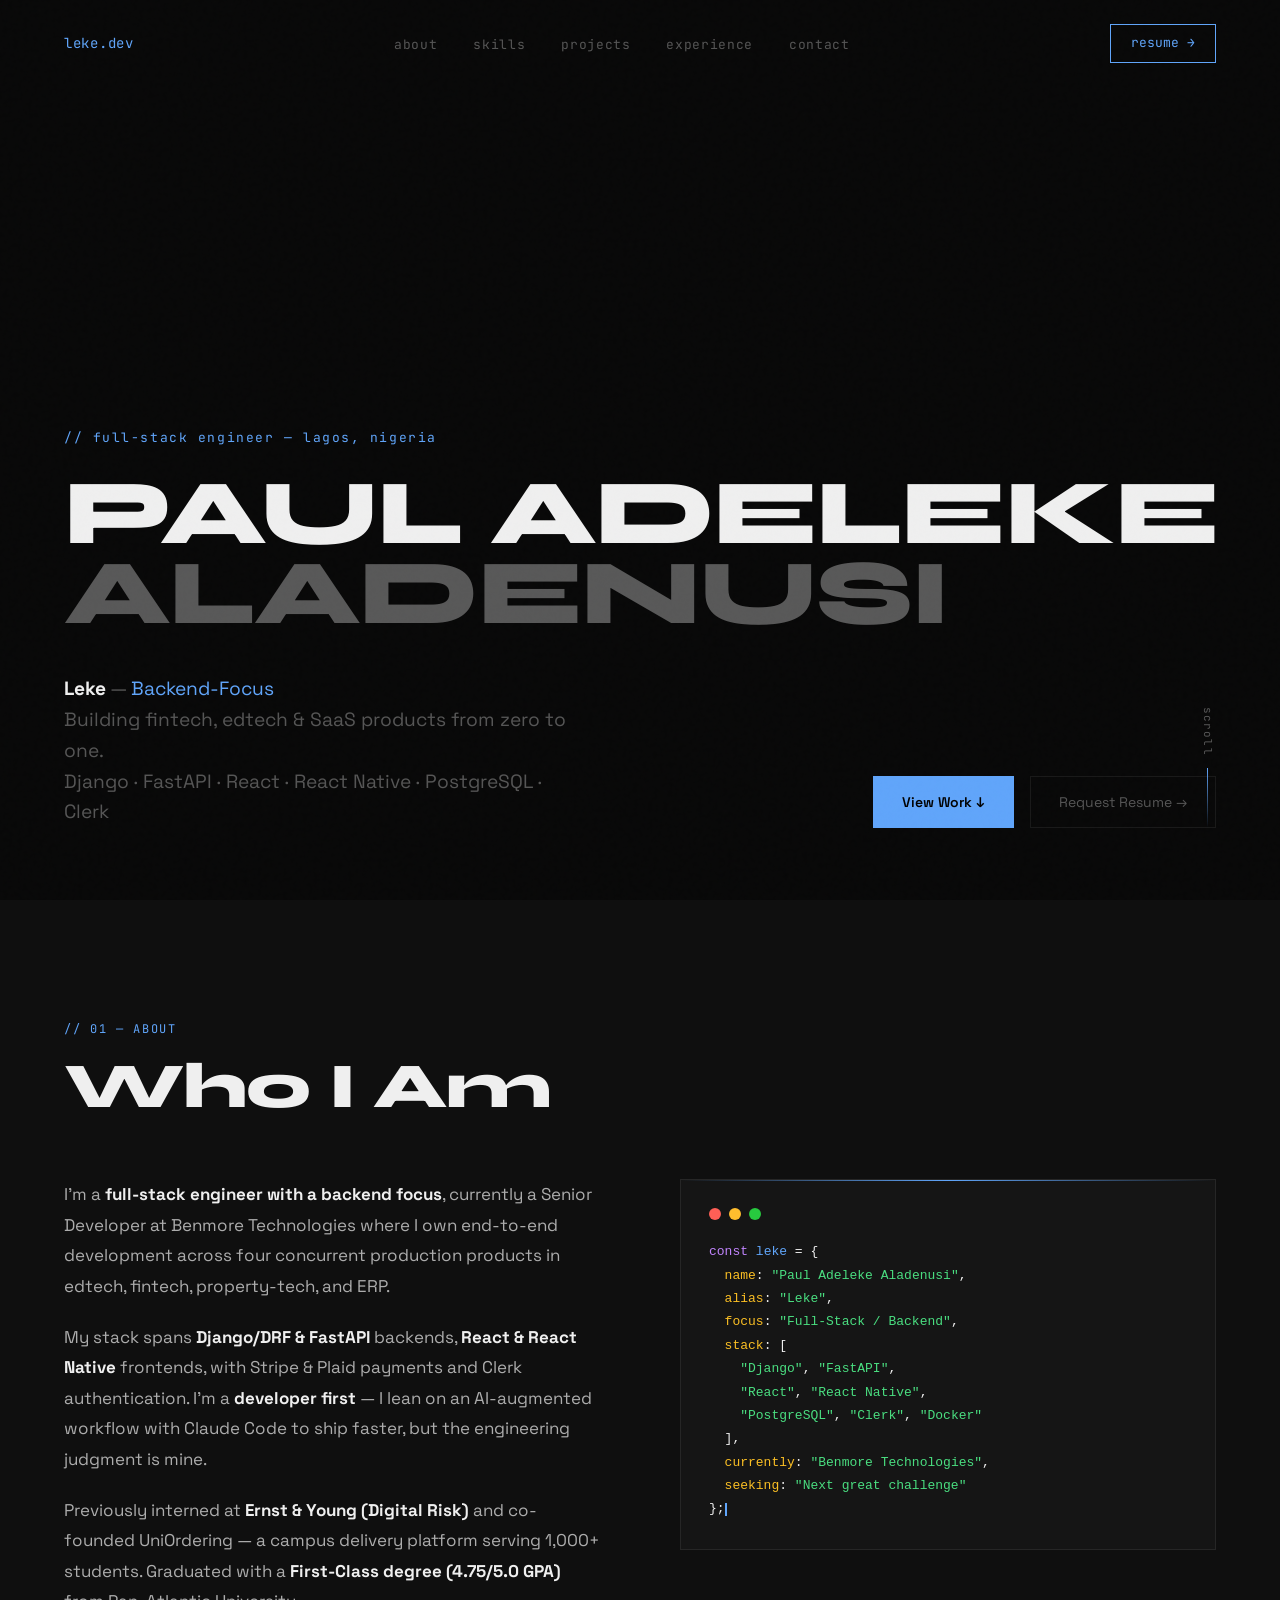
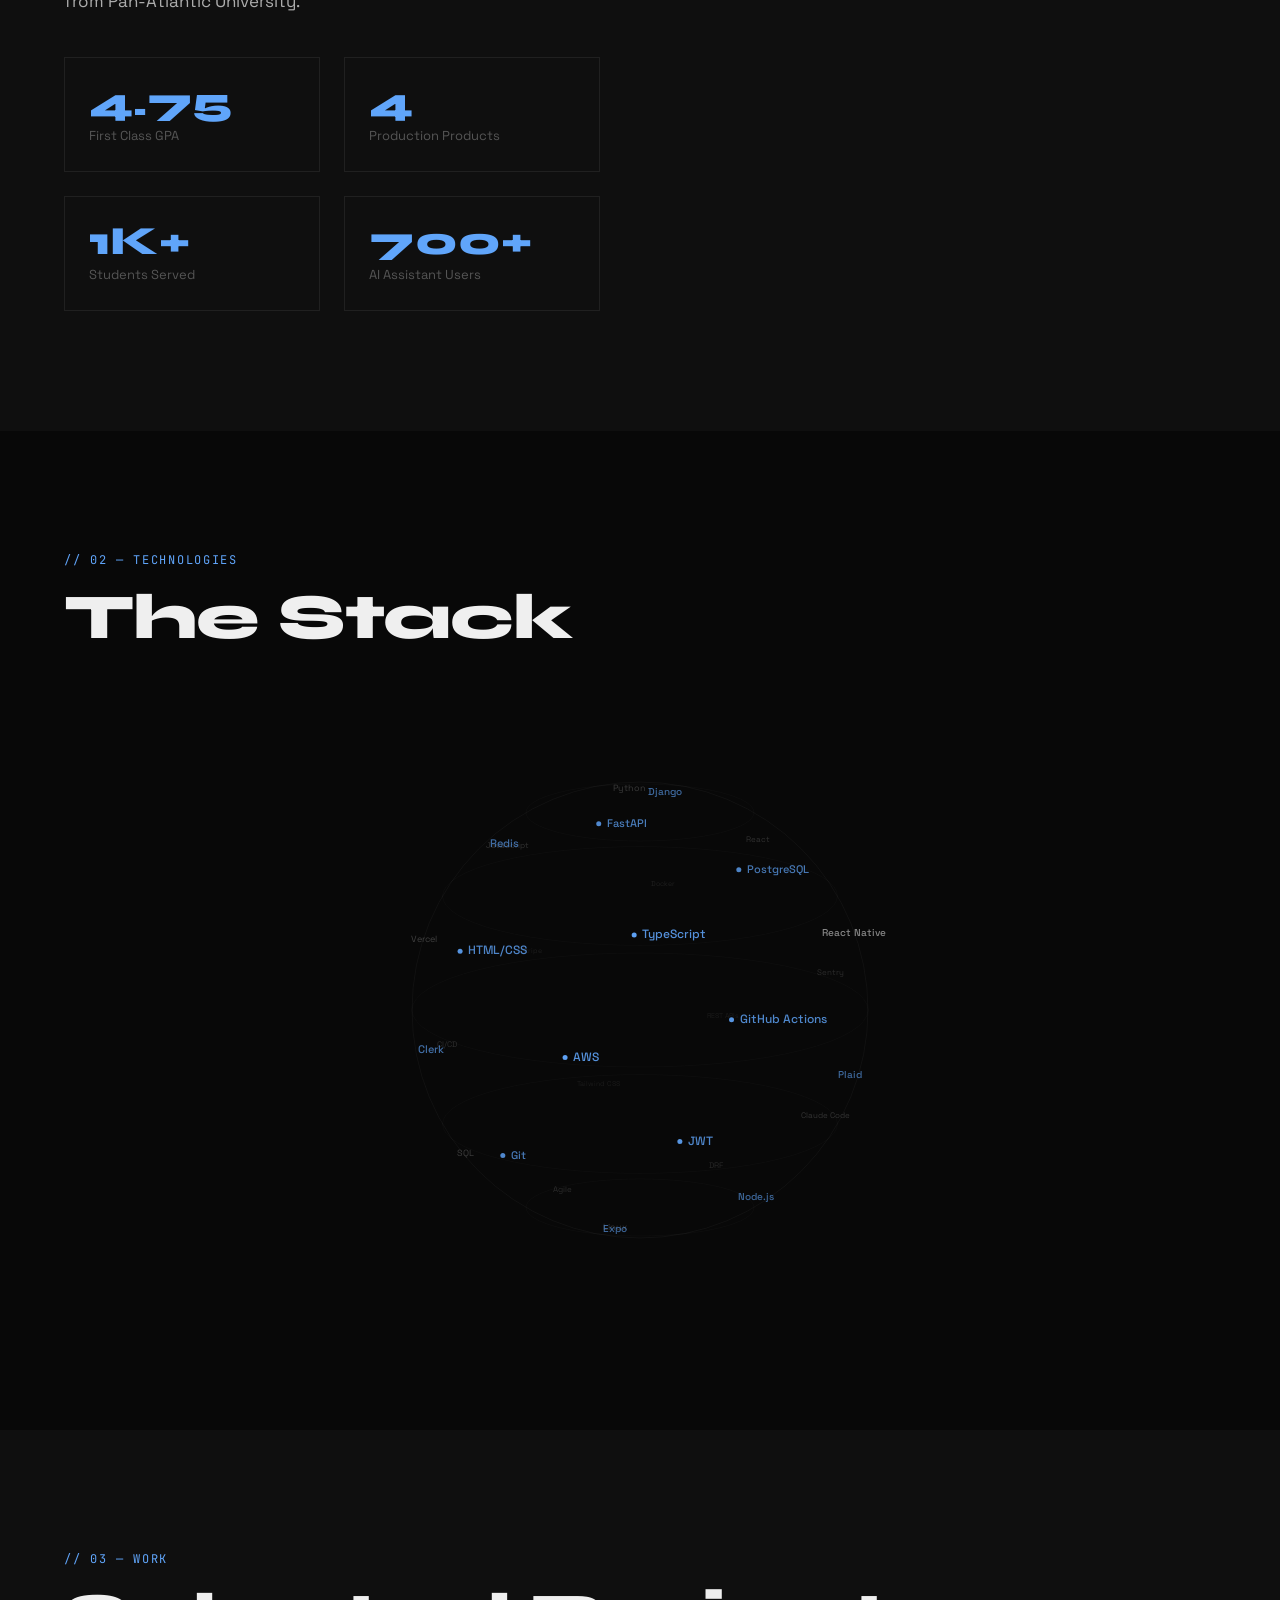
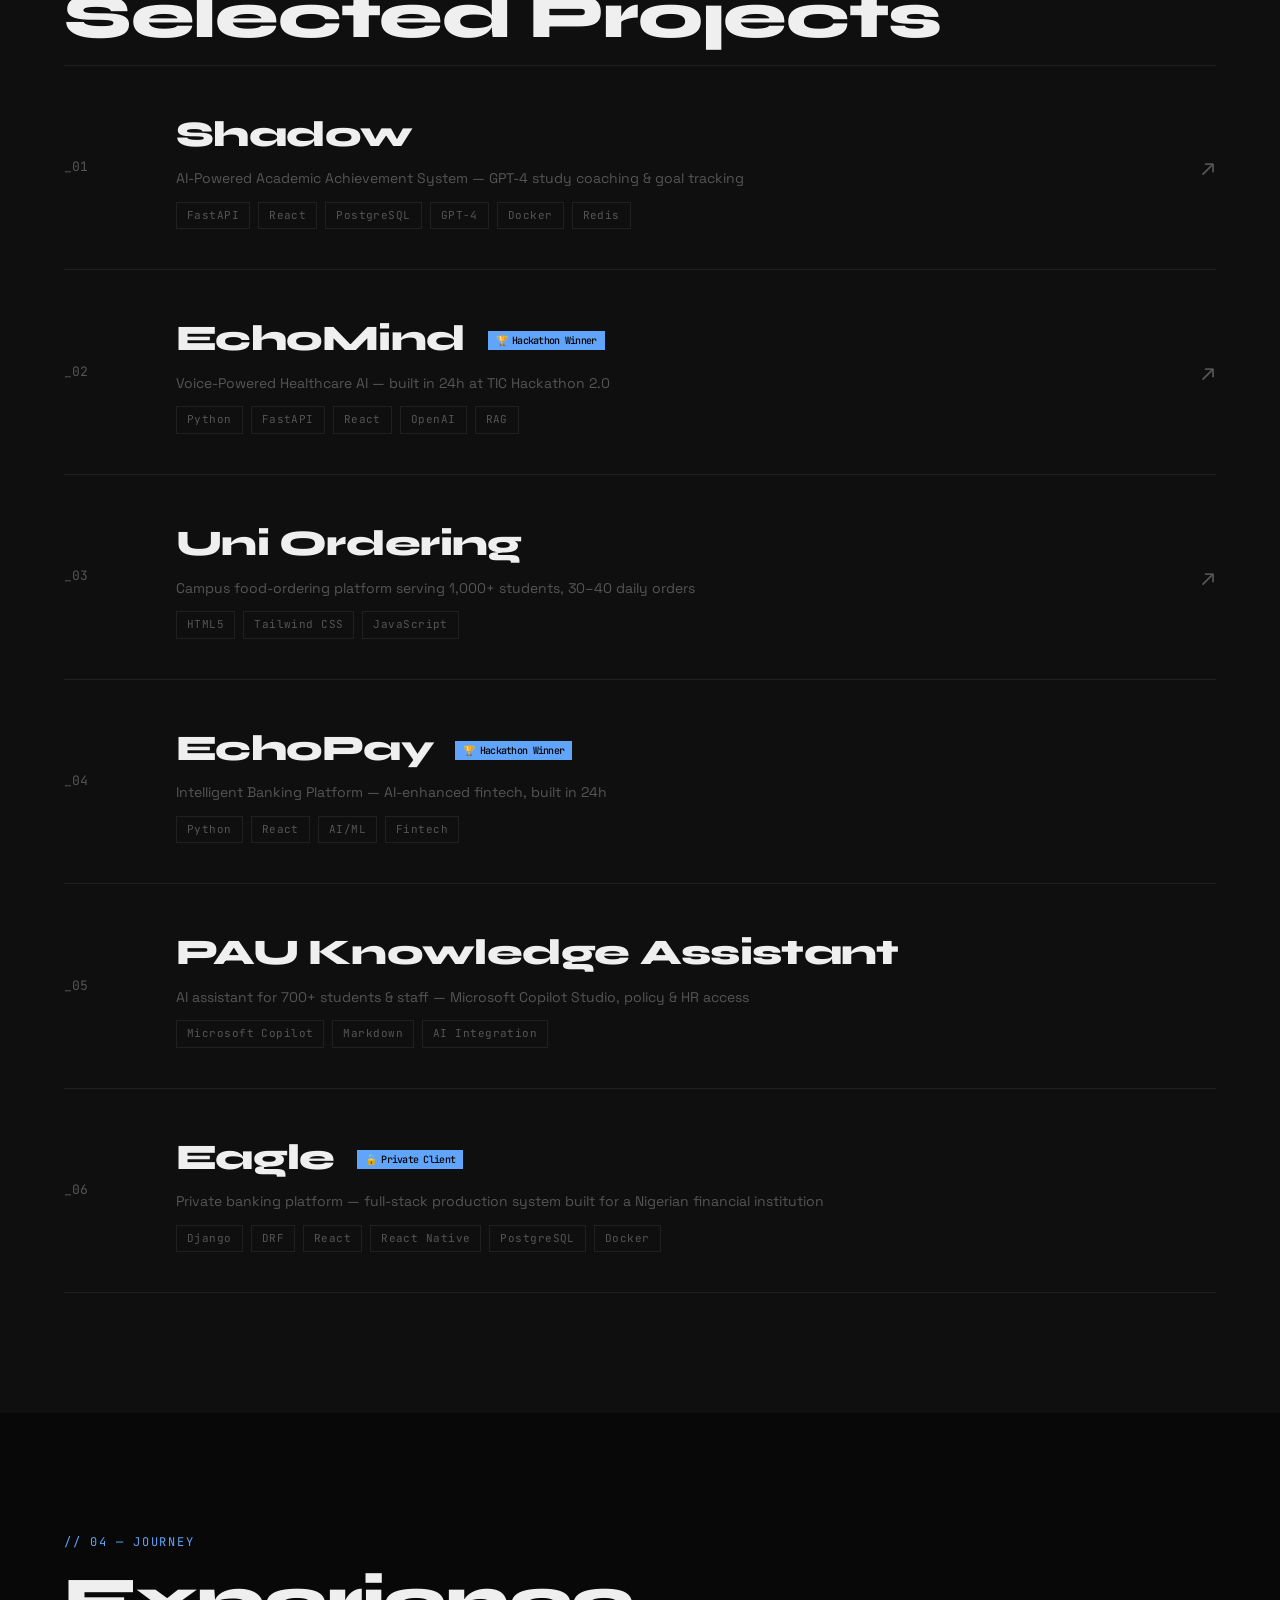
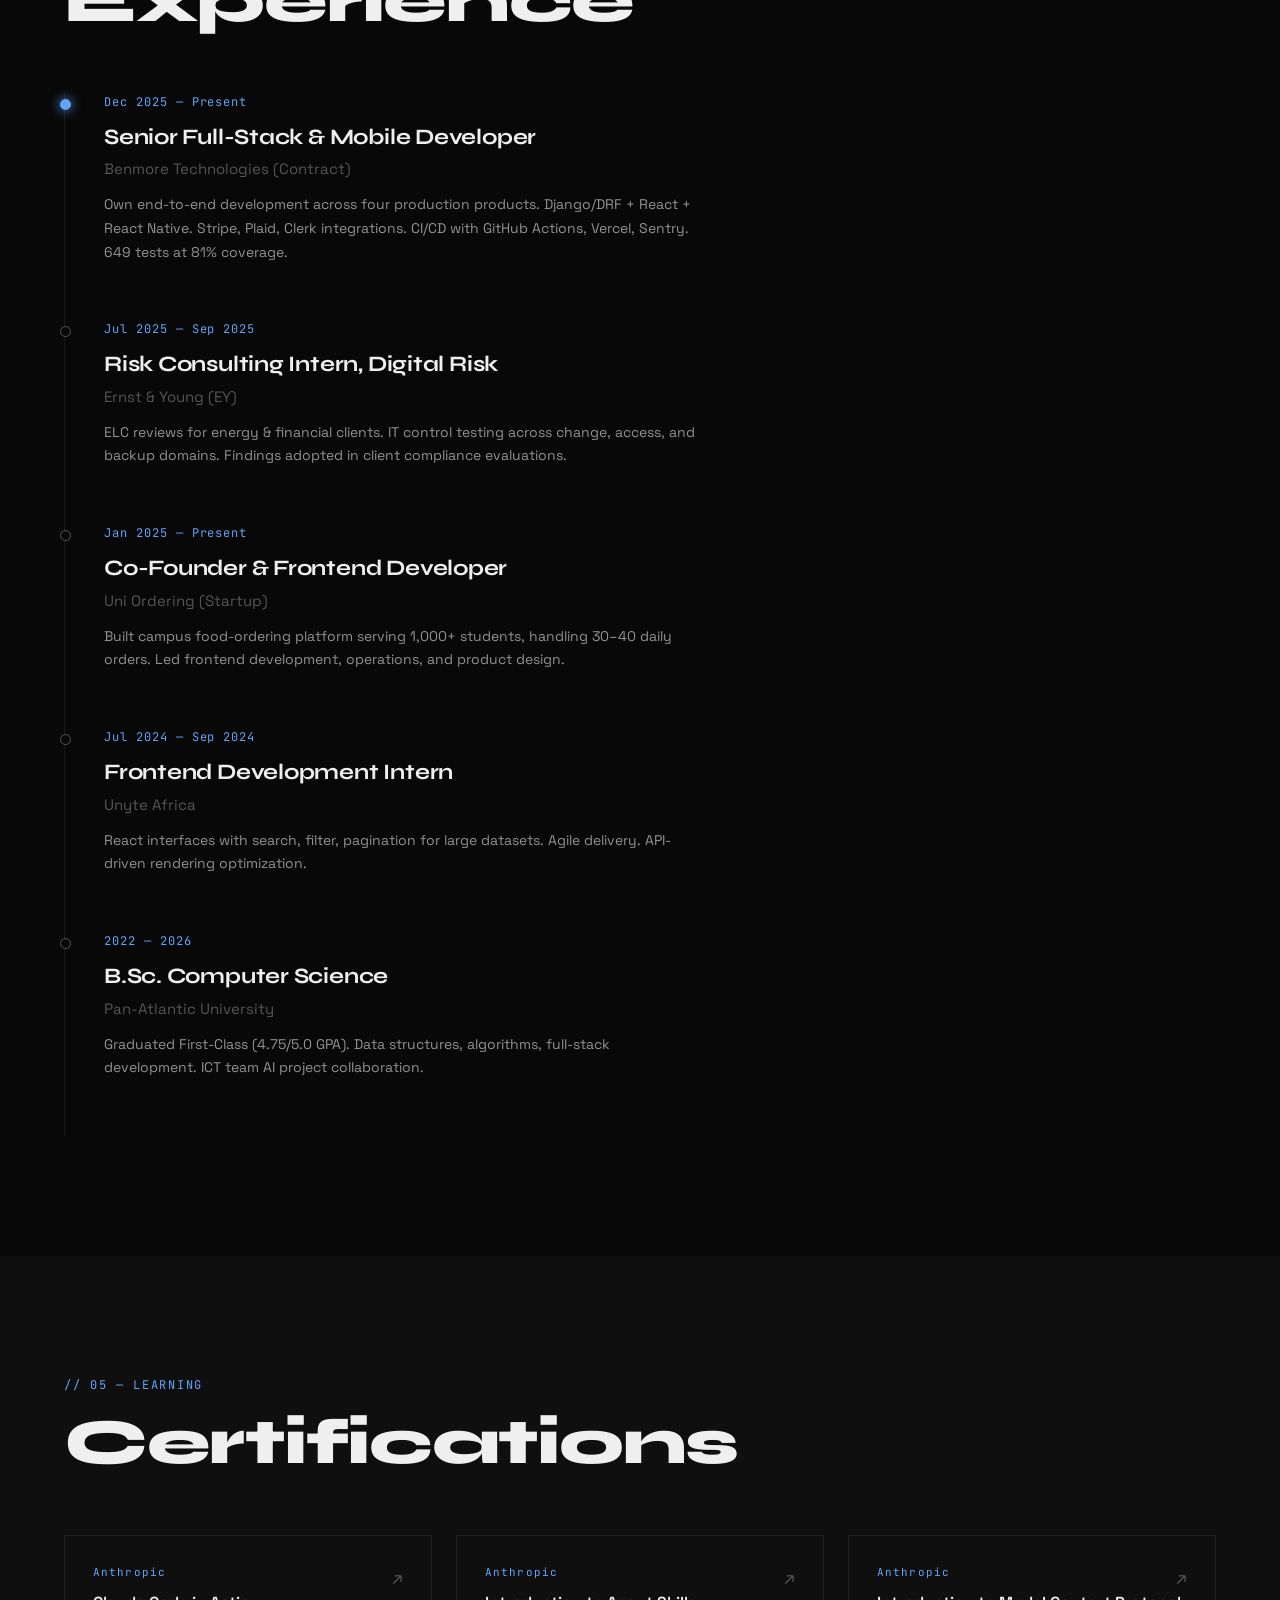
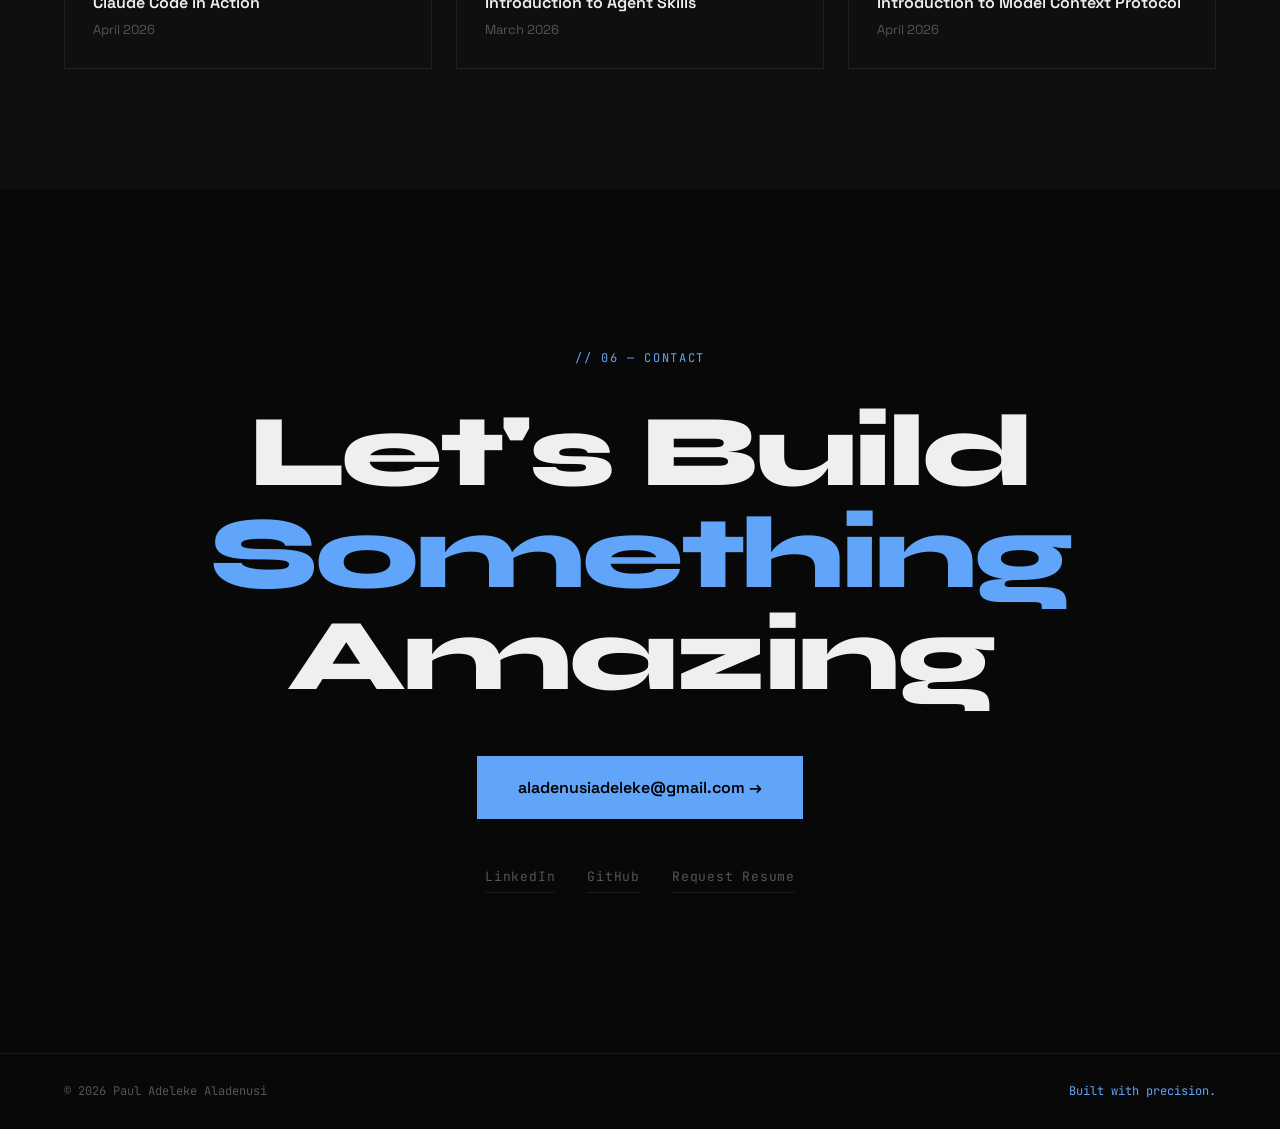
==== commit a9d1272d: "content: correct location to Lagos, Nigeria Co-Authored-By: Claude Opus 4.8 (1M context) <noreply@an" ====
--- a/index.html
+++ b/index.html
@@ -6,8 +6,8 @@
 <title>Paul Adeleke Aladenusi (Leke) — Full-Stack Engineer</title>
 
 <!-- SEO -->
-<meta name="description" content="Paul Adeleke Aladenusi (Leke) — full-stack engineer with a backend focus. Django/DRF, FastAPI, React & React Native. Building fintech, edtech & SaaS products from zero to one. Based in Lagos & London.">
-<meta name="keywords" content="Paul Aladenusi, Leke, Full-Stack Engineer, Backend Engineer, Django, FastAPI, React, React Native, PostgreSQL, Portfolio, Lagos, London">
+<meta name="description" content="Paul Adeleke Aladenusi (Leke) — full-stack engineer with a backend focus. Django/DRF, FastAPI, React & React Native. Building fintech, edtech & SaaS products from zero to one. Based in Lagos, Nigeria.">
+<meta name="keywords" content="Paul Aladenusi, Leke, Full-Stack Engineer, Backend Engineer, Django, FastAPI, React, React Native, PostgreSQL, Portfolio, Lagos, Nigeria">
 <meta name="author" content="Paul Adeleke Aladenusi">
 <meta name="robots" content="index, follow">
 <link rel="canonical" href="https://paulaladenusi.com/">
@@ -51,7 +51,7 @@
 
 <!-- HERO -->
 <header id="home">
-  <div class="hero-eyebrow">// full-stack engineer — lagos &amp; london</div>
+  <div class="hero-eyebrow">// full-stack engineer — lagos, nigeria</div>
   <h1 class="hero-name">
     <span class="line"><span>PAUL ADELEKE</span></span>
     <span class="line"><span>ALADENUSI</span></span>
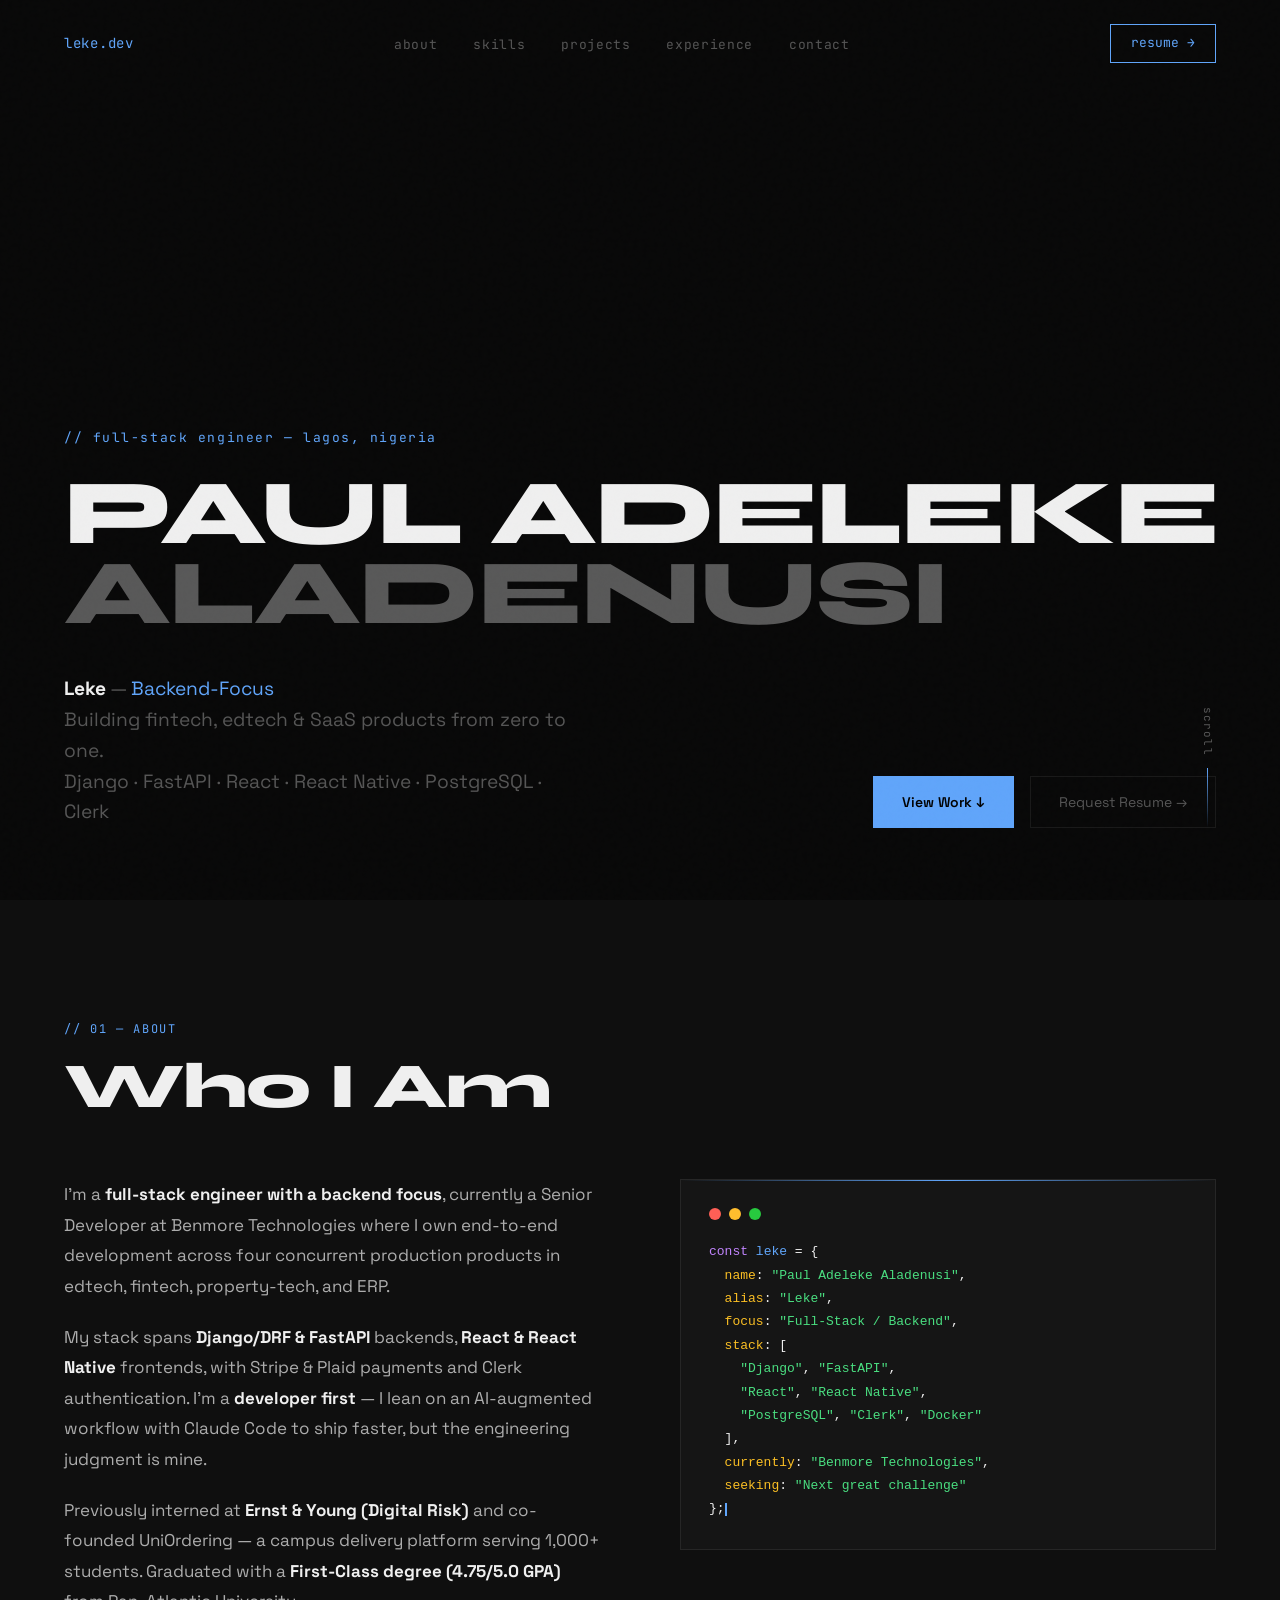
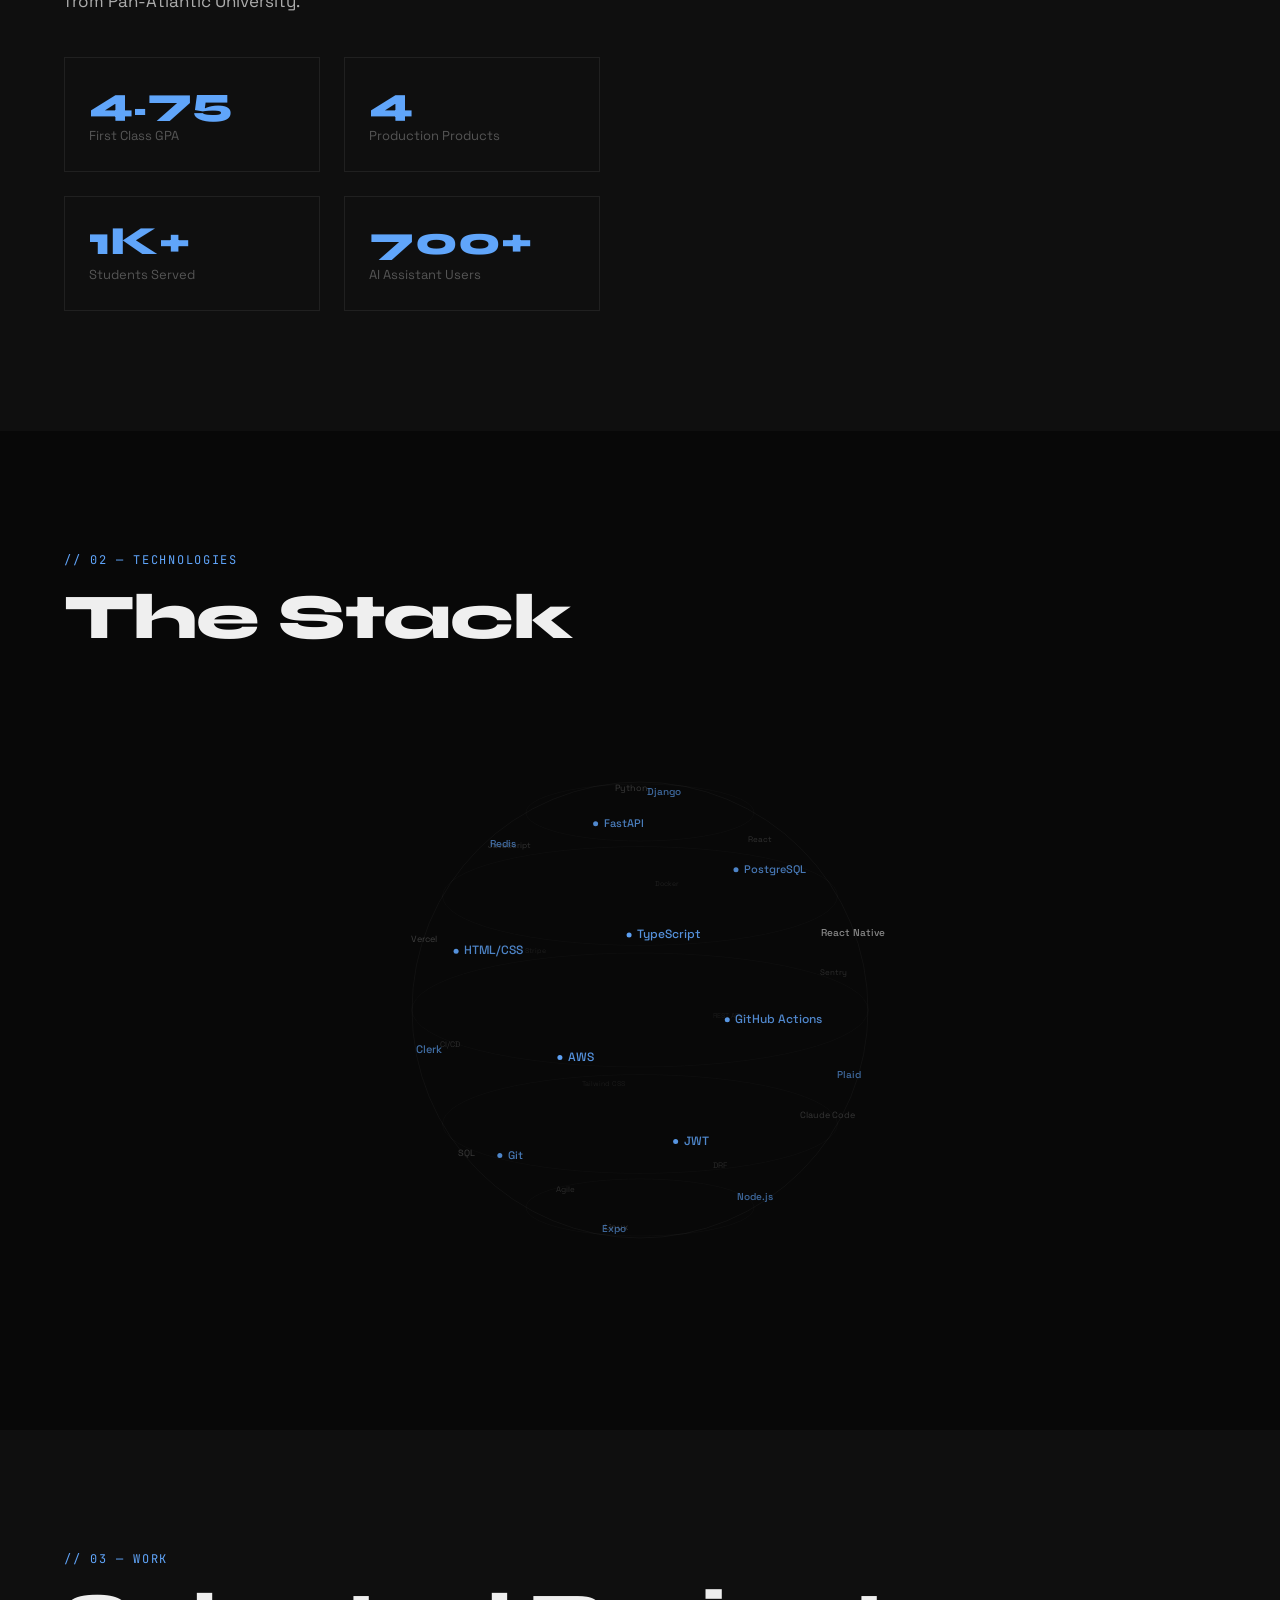
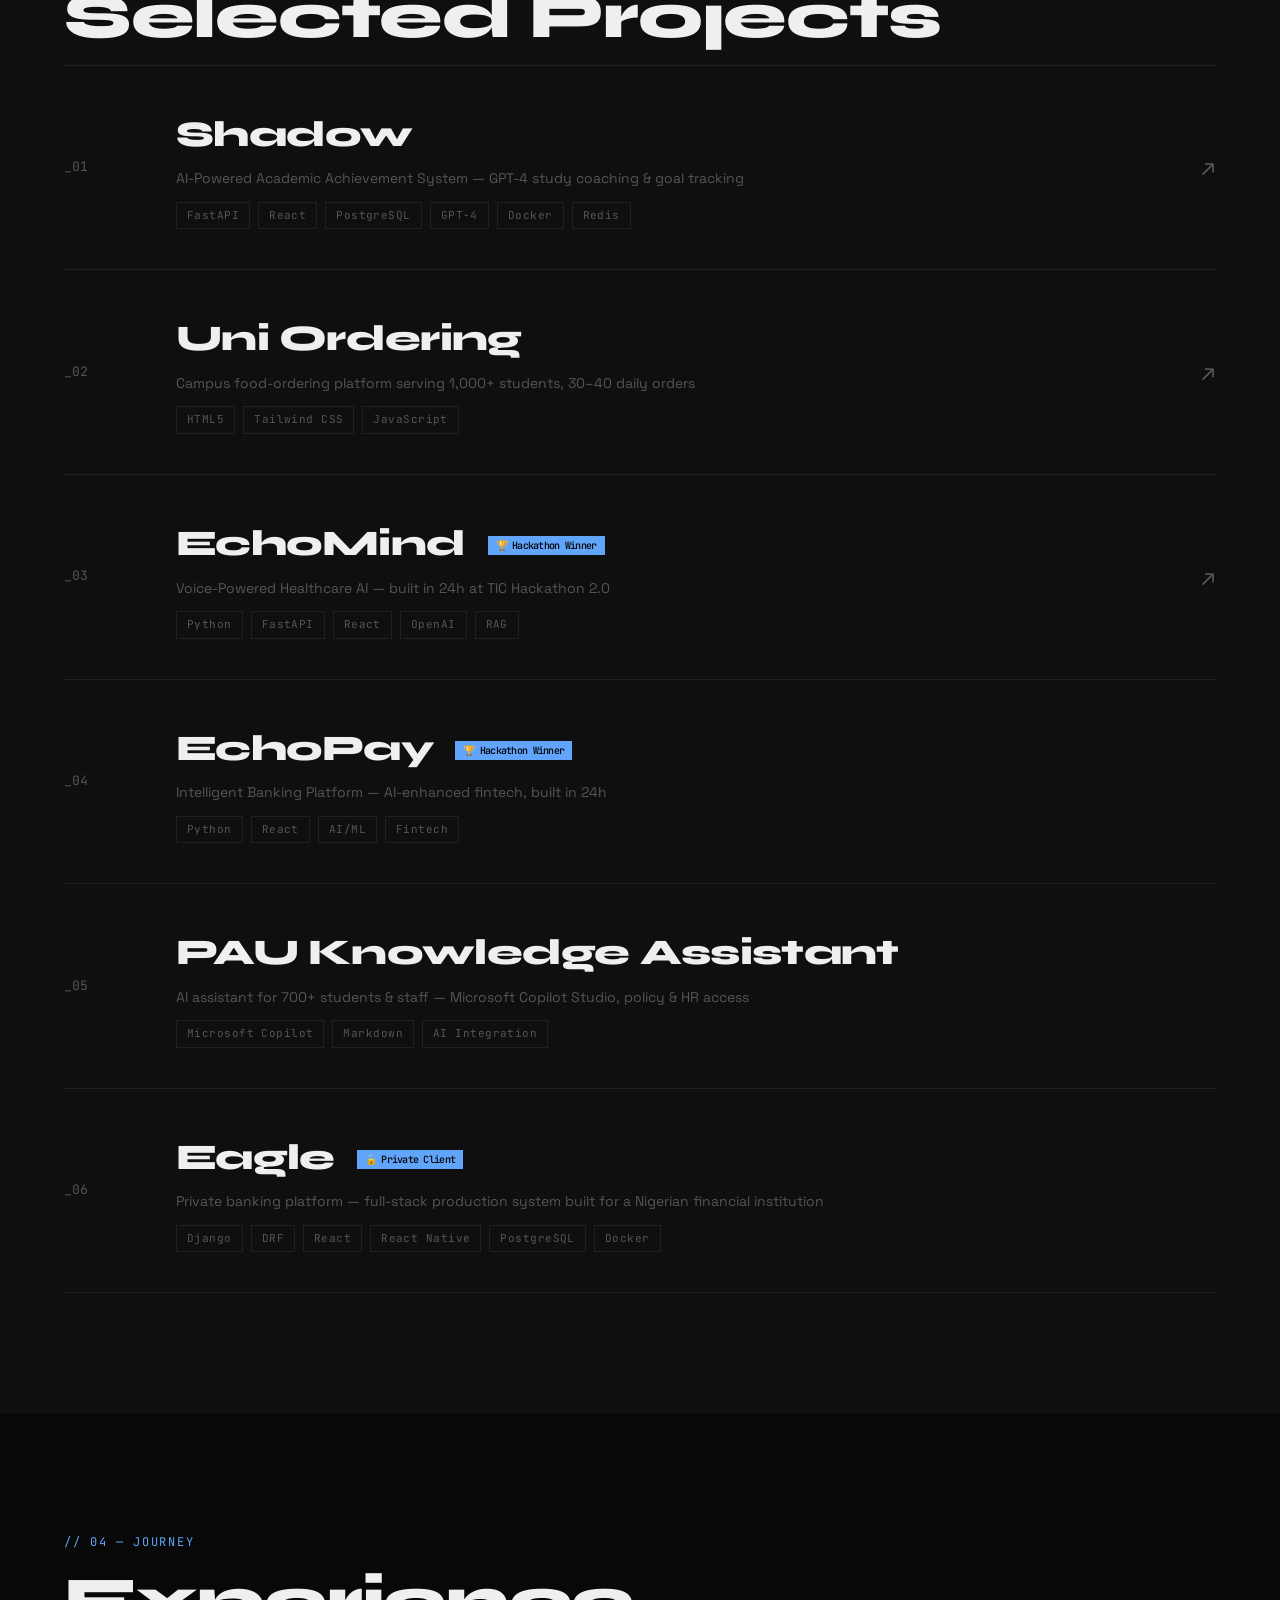
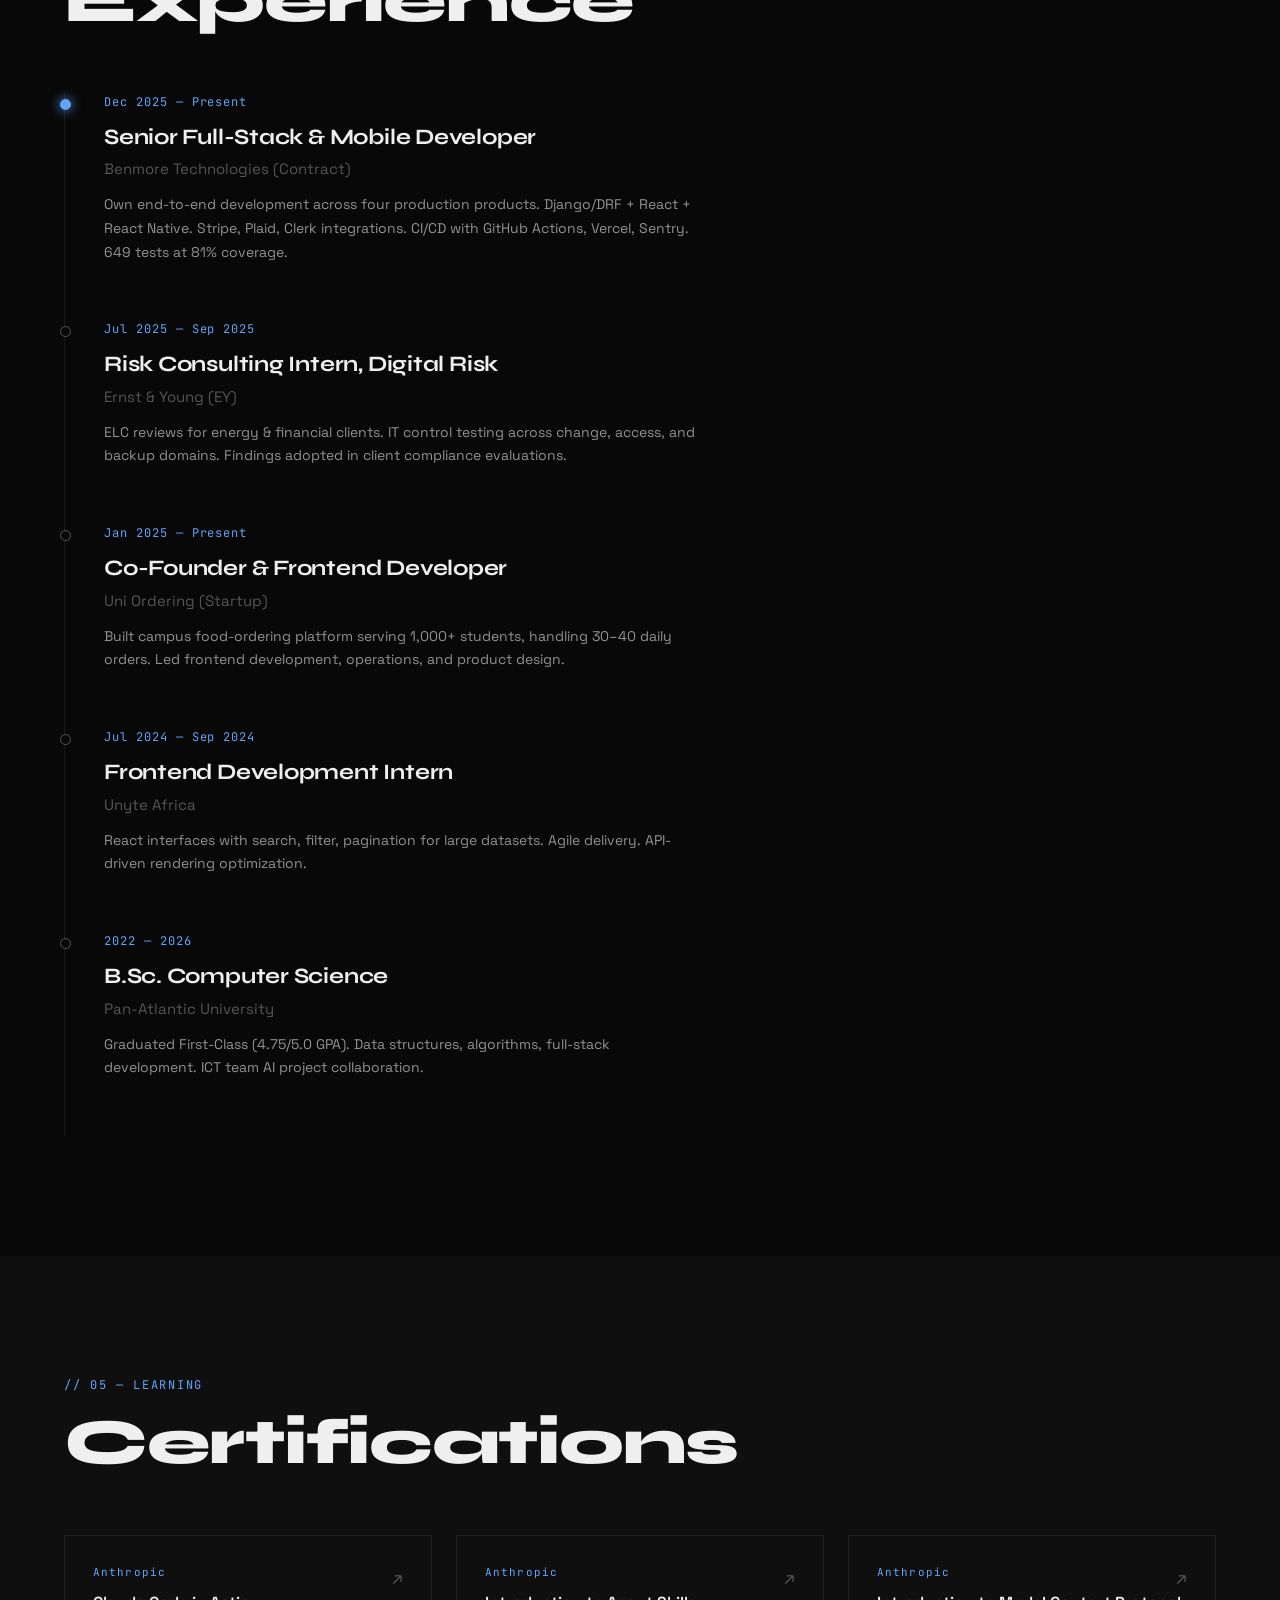
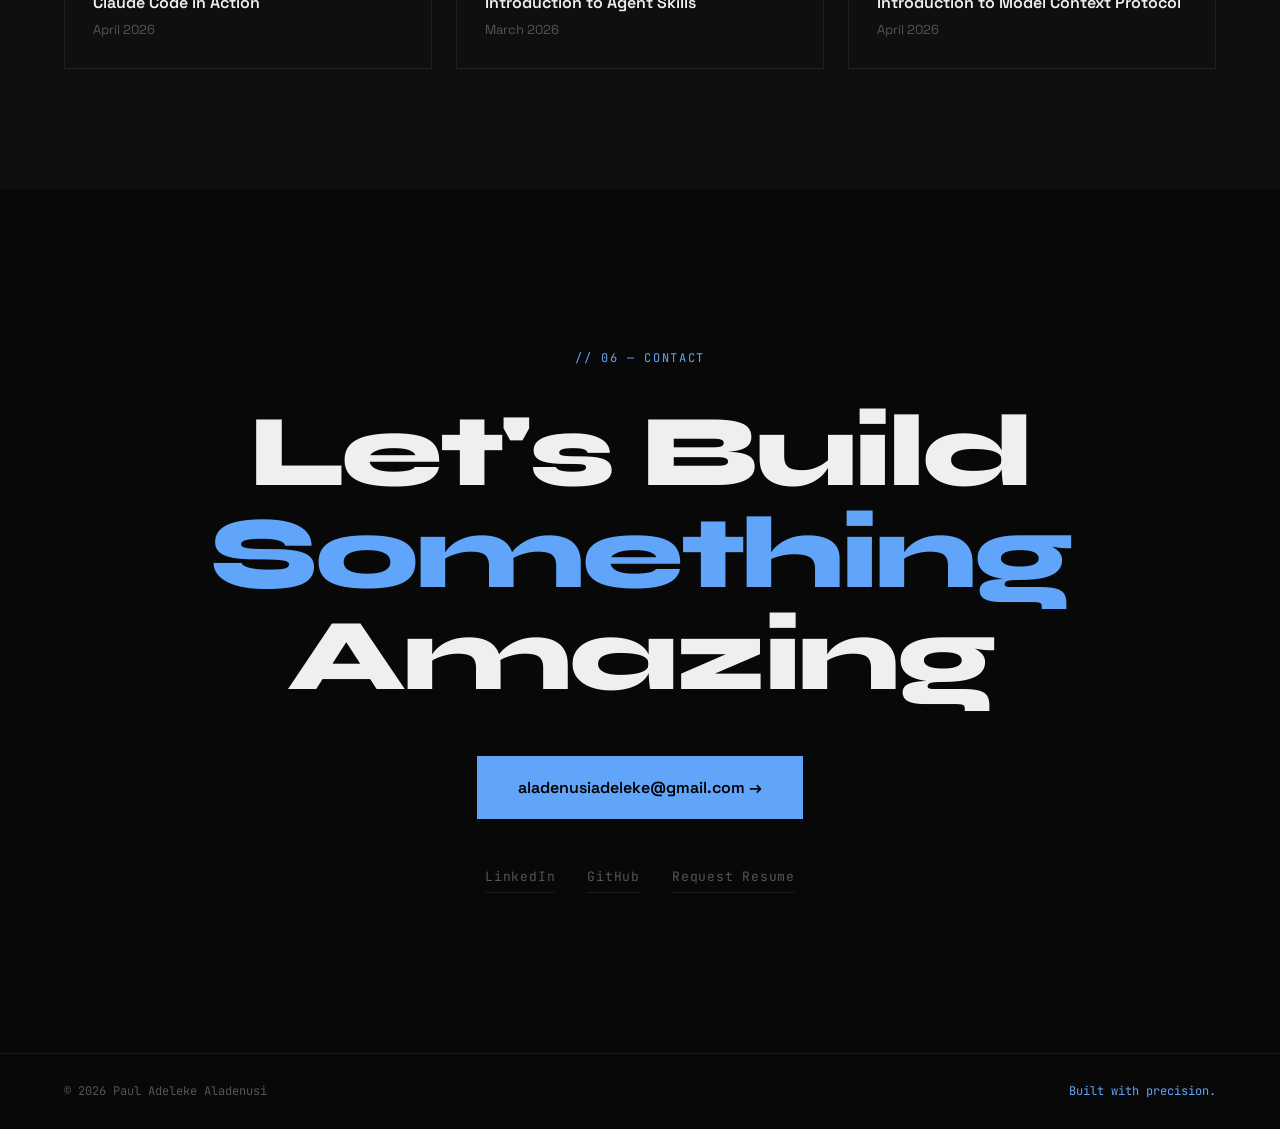
==== commit 974975c3: "content: reorder projects — Uni Ordering _02, EchoMind _03 Co-Authored-By: Claude Opus 4.8 (1M conte" ====
--- a/index.html
+++ b/index.html
@@ -141,25 +141,25 @@
       <div class="project-arrow" aria-hidden="true">↗</div>
     </a>
 
+    <a class="project-item reveal" data-img="assets/images/projects/uniOrderingimg.png" href="https://uniordering.com" target="_blank" rel="noopener">
+      <div class="project-num">_02</div>
+      <div class="project-info">
+        <div class="project-title">Uni Ordering</div>
+        <div class="project-sub">Campus food-ordering platform serving 1,000+ students, 30–40 daily orders</div>
+        <div class="project-tags">
+          <span class="tag">HTML5</span><span class="tag">Tailwind CSS</span><span class="tag">JavaScript</span>
+        </div>
+      </div>
+      <div class="project-arrow" aria-hidden="true">↗</div>
+    </a>
+
     <a class="project-item reveal" data-img="assets/images/echomind/Screenshot%202025-12-17%20at%2019.10.48.png" href="project-echomind.html">
-      <div class="project-num">_02</div>
+      <div class="project-num">_03</div>
       <div class="project-info">
         <div class="project-title">EchoMind <span class="project-badge">🏆 Hackathon Winner</span></div>
         <div class="project-sub">Voice-Powered Healthcare AI — built in 24h at TIC Hackathon 2.0</div>
         <div class="project-tags">
           <span class="tag">Python</span><span class="tag">FastAPI</span><span class="tag">React</span><span class="tag">OpenAI</span><span class="tag">RAG</span>
-        </div>
-      </div>
-      <div class="project-arrow" aria-hidden="true">↗</div>
-    </a>
-
-    <a class="project-item reveal" data-img="assets/images/projects/uniOrderingimg.png" href="https://uniordering.com" target="_blank" rel="noopener">
-      <div class="project-num">_03</div>
-      <div class="project-info">
-        <div class="project-title">Uni Ordering</div>
-        <div class="project-sub">Campus food-ordering platform serving 1,000+ students, 30–40 daily orders</div>
-        <div class="project-tags">
-          <span class="tag">HTML5</span><span class="tag">Tailwind CSS</span><span class="tag">JavaScript</span>
         </div>
       </div>
       <div class="project-arrow" aria-hidden="true">↗</div>
--- a/css/styles.css
+++ b/css/styles.css
@@ -77,10 +77,12 @@
   position: relative;
   overflow: hidden;
 }
+/* Hero entrance animations are held until fonts load (.fonts-ready, set in main.js)
+   so the name never appears in the fallback font — see the .fonts-ready block below. */
 .hero-eyebrow {
   font-family: var(--font-mono); font-size: 13px; color: var(--accent);
   letter-spacing: 0.12em; margin-bottom: 24px;
-  opacity: 0; animation: fadeUp 0.6s 0.2s forwards;
+  opacity: 0; /* revealed once fonts are ready */
 }
 .hero-name { line-height: 0.88; margin-bottom: 40px; }
 .hero-name .line {
@@ -90,14 +92,12 @@
   display: block; overflow: hidden; white-space: nowrap;
 }
 .hero-name .line span {
-  display: block; transform: translateY(100%);
-  animation: slideUp 0.8s cubic-bezier(0.16,1,0.3,1) forwards;
-}
-.hero-name .line:nth-child(1) span { animation-delay: 0.3s; }
-.hero-name .line:nth-child(2) span { animation-delay: 0.45s; color: rgba(239,239,239,0.35); }
+  display: block; transform: translateY(100%); /* held below the mask until fonts ready */
+}
+.hero-name .line:nth-child(2) span { color: rgba(239,239,239,0.35); }
 .hero-bottom {
   display: flex; align-items: flex-end; justify-content: space-between;
-  gap: 40px; opacity: 0; animation: fadeUp 0.6s 0.8s forwards;
+  gap: 40px; opacity: 0; /* revealed once fonts are ready */
 }
 .hero-role { font-size: clamp(15px,1.5vw,20px); color: var(--muted); max-width: 520px; }
 .hero-role strong { color: var(--text); }
@@ -119,9 +119,17 @@
 .hero-scroll {
   position: absolute; right: 64px; bottom: 72px;
   display: flex; flex-direction: column; align-items: center; gap: 12px;
-  opacity: 0; animation: fadeIn 1s 1.2s forwards;
+  opacity: 0; /* revealed once fonts are ready */
 }
 .hero-scroll span { font-family: var(--font-mono); font-size: 11px; color: var(--muted); letter-spacing: 0.1em; writing-mode: vertical-rl; }
+
+/* Hero entrance — triggered only after fonts load (prevents flash of fallback font) */
+.fonts-ready .hero-eyebrow { animation: fadeUp 0.6s 0.2s forwards; }
+.fonts-ready .hero-name .line span { animation: slideUp 0.8s cubic-bezier(0.16,1,0.3,1) forwards; }
+.fonts-ready .hero-name .line:nth-child(1) span { animation-delay: 0.3s; }
+.fonts-ready .hero-name .line:nth-child(2) span { animation-delay: 0.45s; }
+.fonts-ready .hero-bottom { animation: fadeUp 0.6s 0.8s forwards; }
+.fonts-ready .hero-scroll { animation: fadeIn 1s 1.2s forwards; }
 .scroll-line { width: 1px; height: 60px; background: linear-gradient(to bottom, var(--accent), transparent); }
 
 /* ── SECTION SHARED ──────────────────────────────────────────────────────── */
@@ -239,6 +247,18 @@
 footer span { font-family: var(--font-mono); font-size: 12px; color: var(--muted); }
 .footer-tag { color: var(--accent); }
 
+/* ── TOAST (copy-to-clipboard confirmation) ──────────────────────────────── */
+.toast {
+  position: fixed; bottom: 32px; left: 50%;
+  transform: translateX(-50%) translateY(12px);
+  background: var(--bg3); border: 1px solid var(--border); color: var(--text);
+  font-family: var(--font-mono); font-size: 13px; letter-spacing: 0.04em;
+  padding: 14px 22px; z-index: 300;
+  opacity: 0; pointer-events: none;
+  transition: opacity 0.4s, transform 0.4s; /* subtle, in step with the scroll reveals */
+}
+.toast.show { opacity: 1; transform: translateX(-50%) translateY(0); }
+
 /* ── ANIMATIONS ──────────────────────────────────────────────────────────── */
 @keyframes fadeUp { from { opacity: 0; transform: translateY(20px); } to { opacity: 1; transform: none; } }
 @keyframes slideUp { from { transform: translateY(100%); } to { transform: none; } }
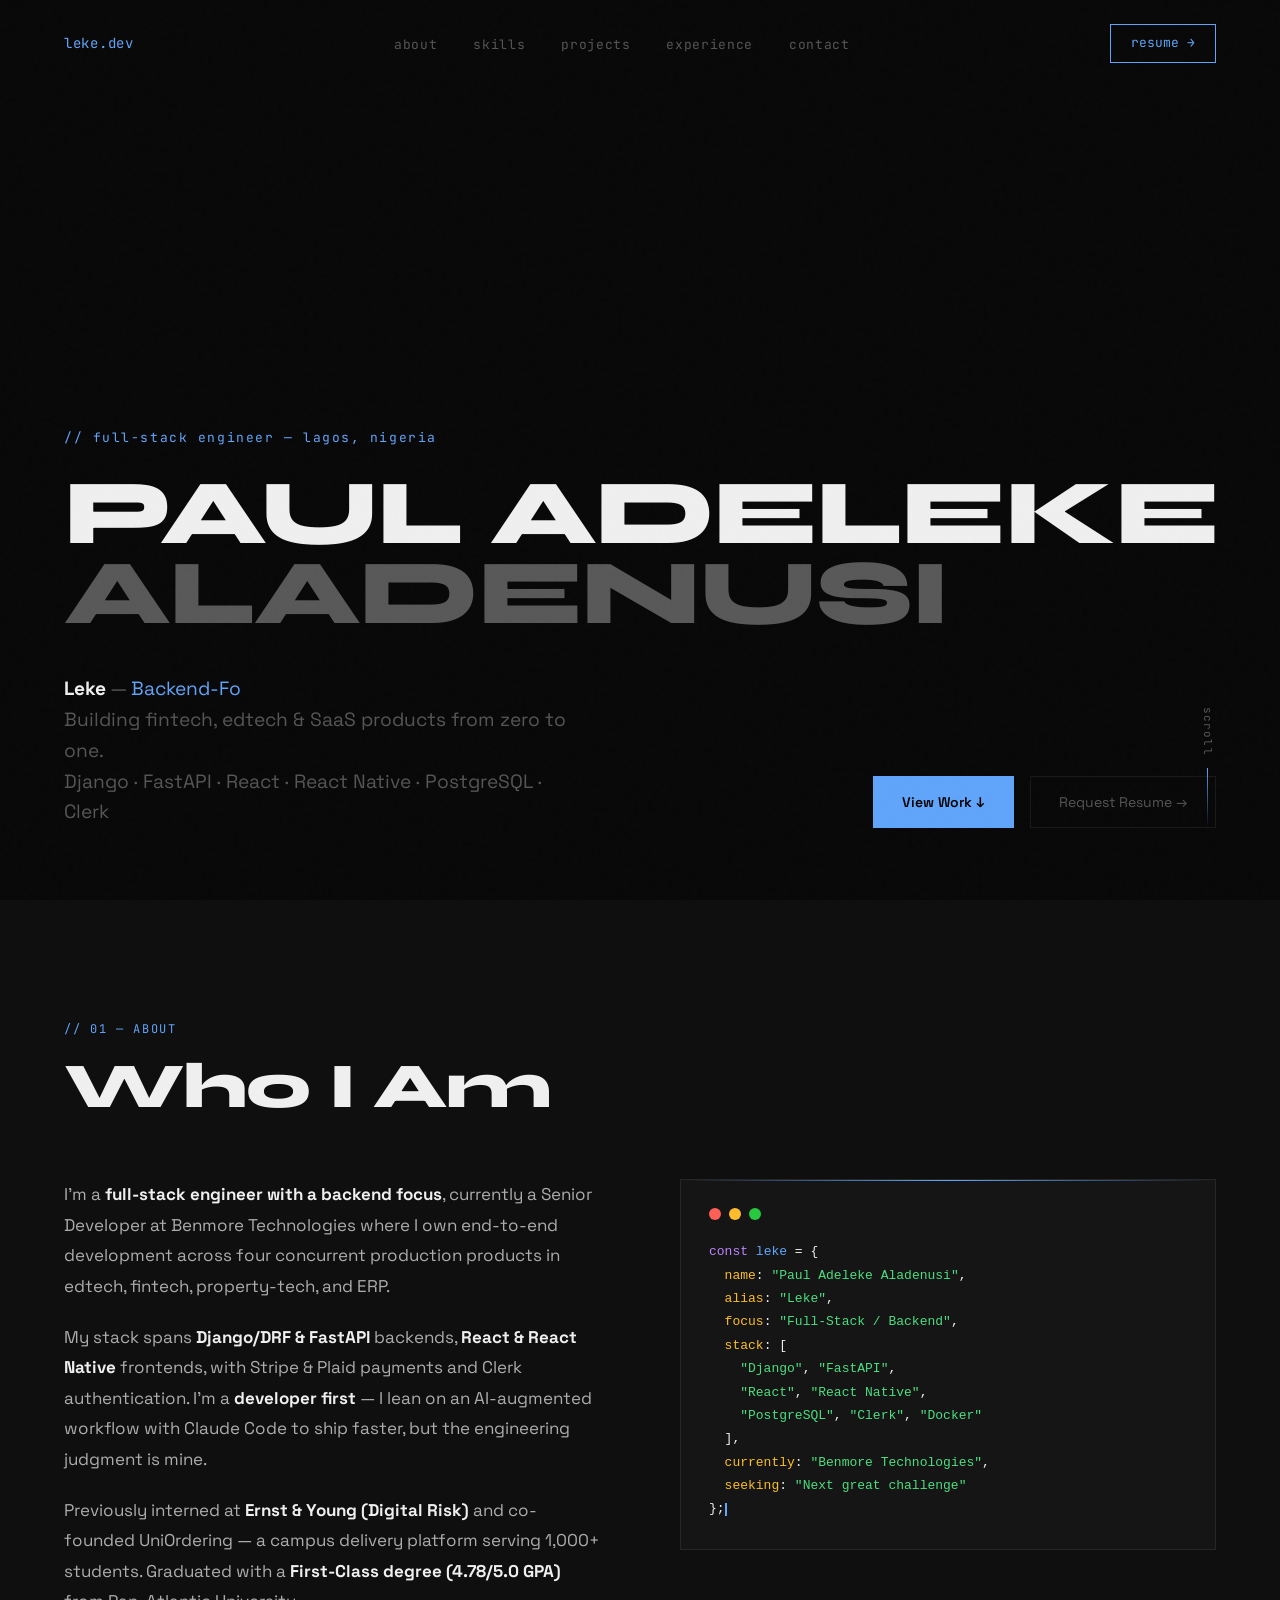
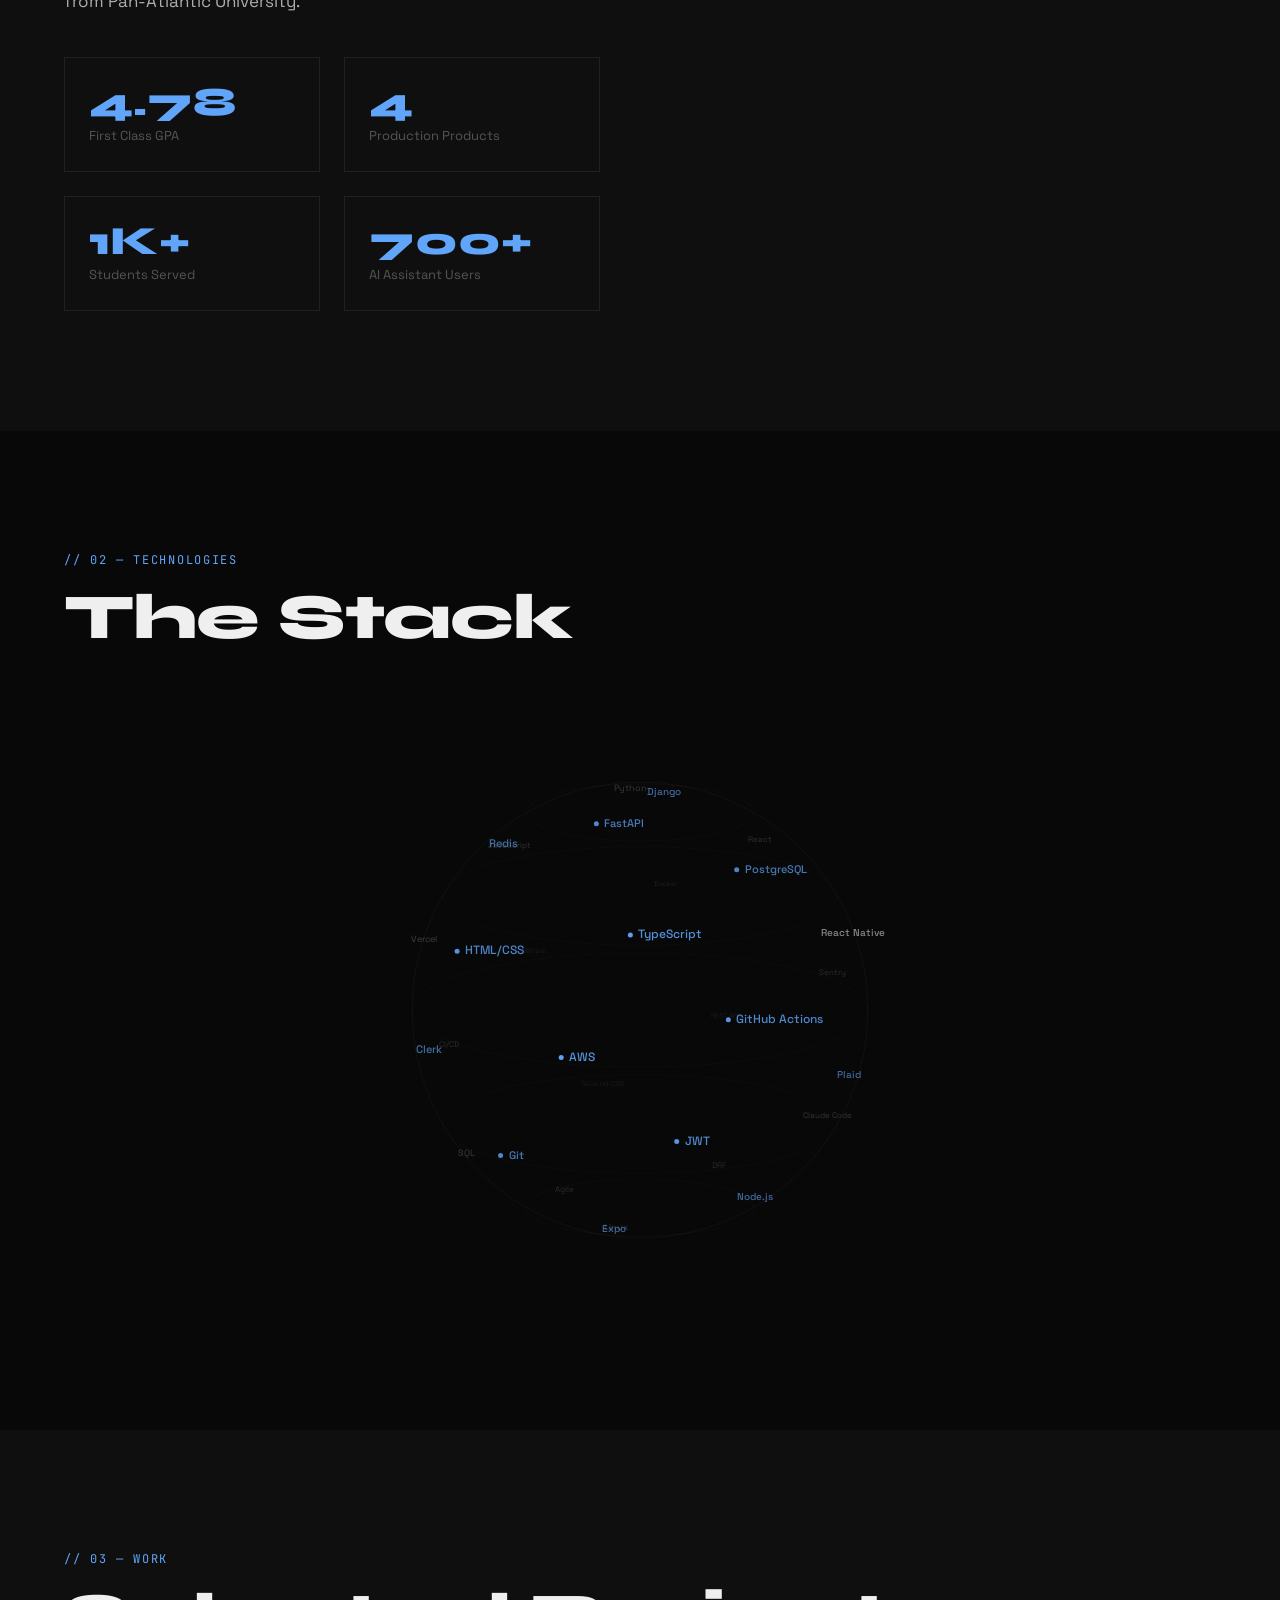
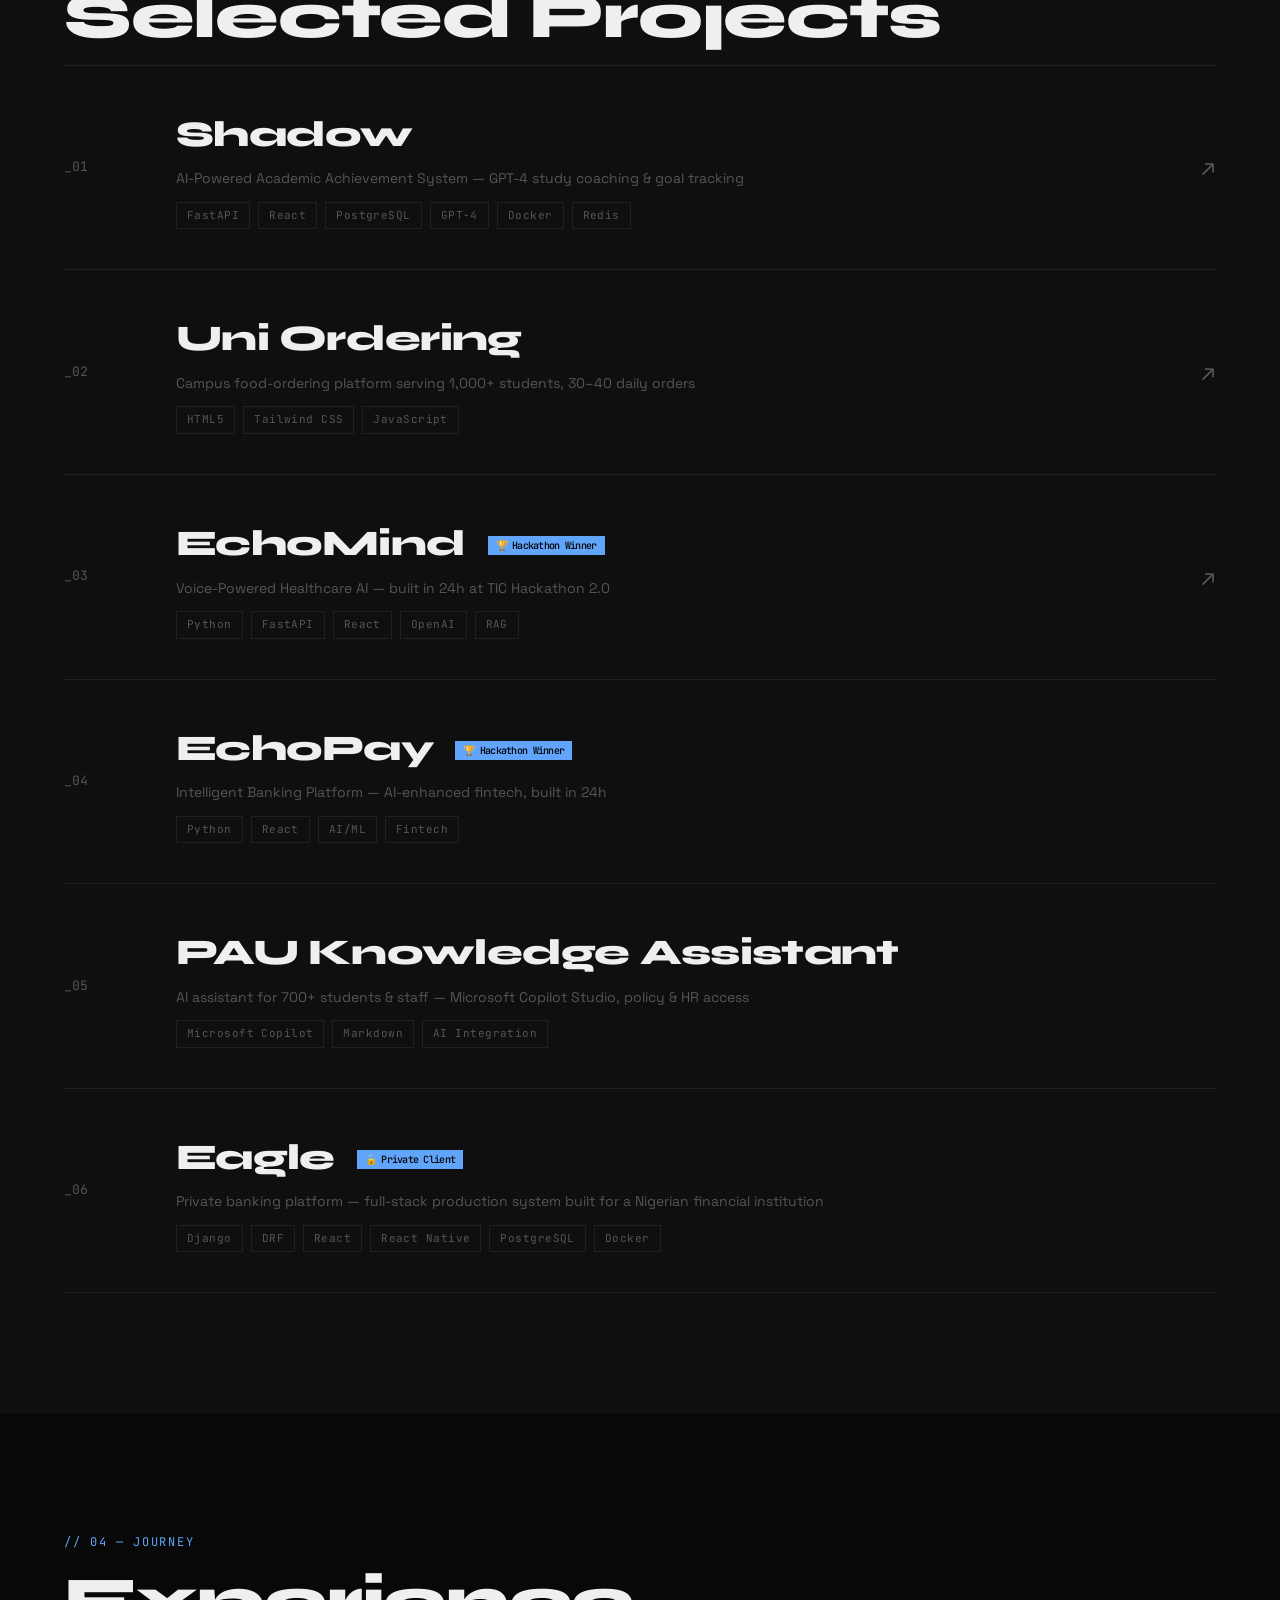
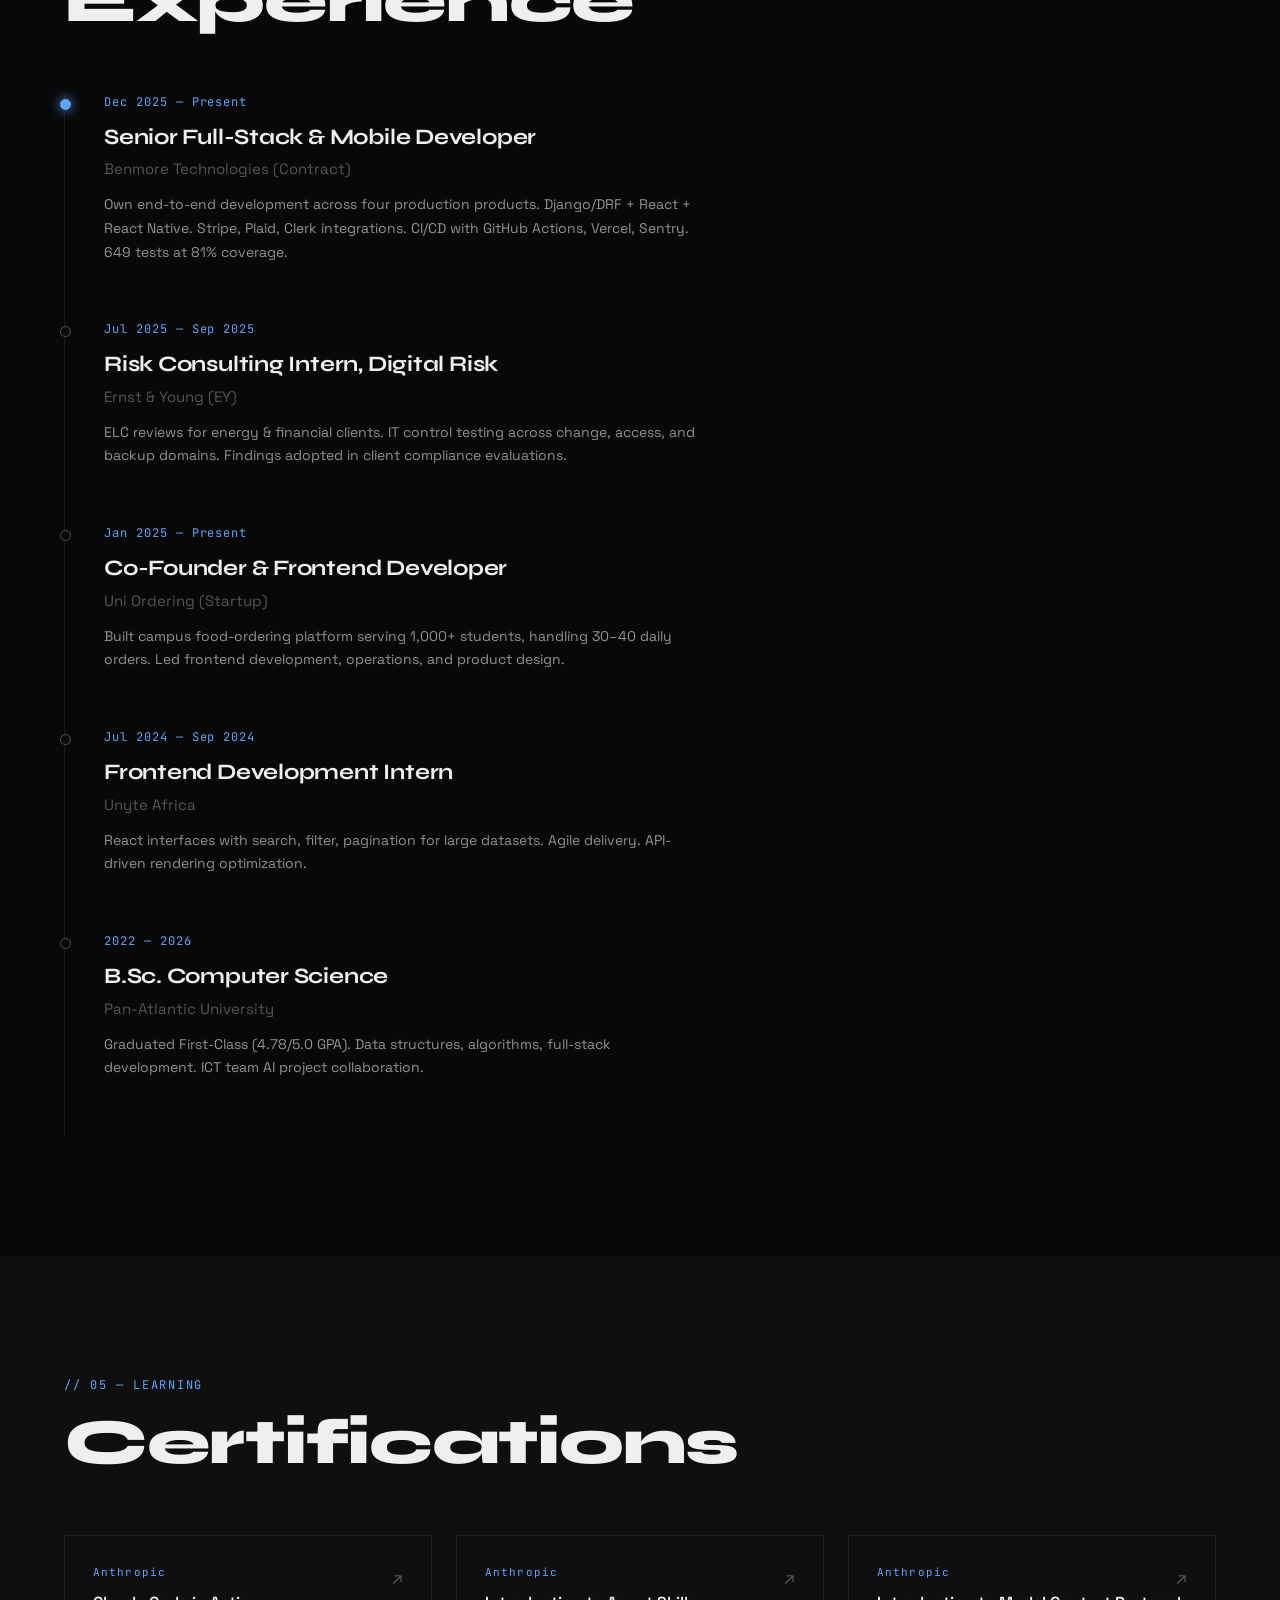
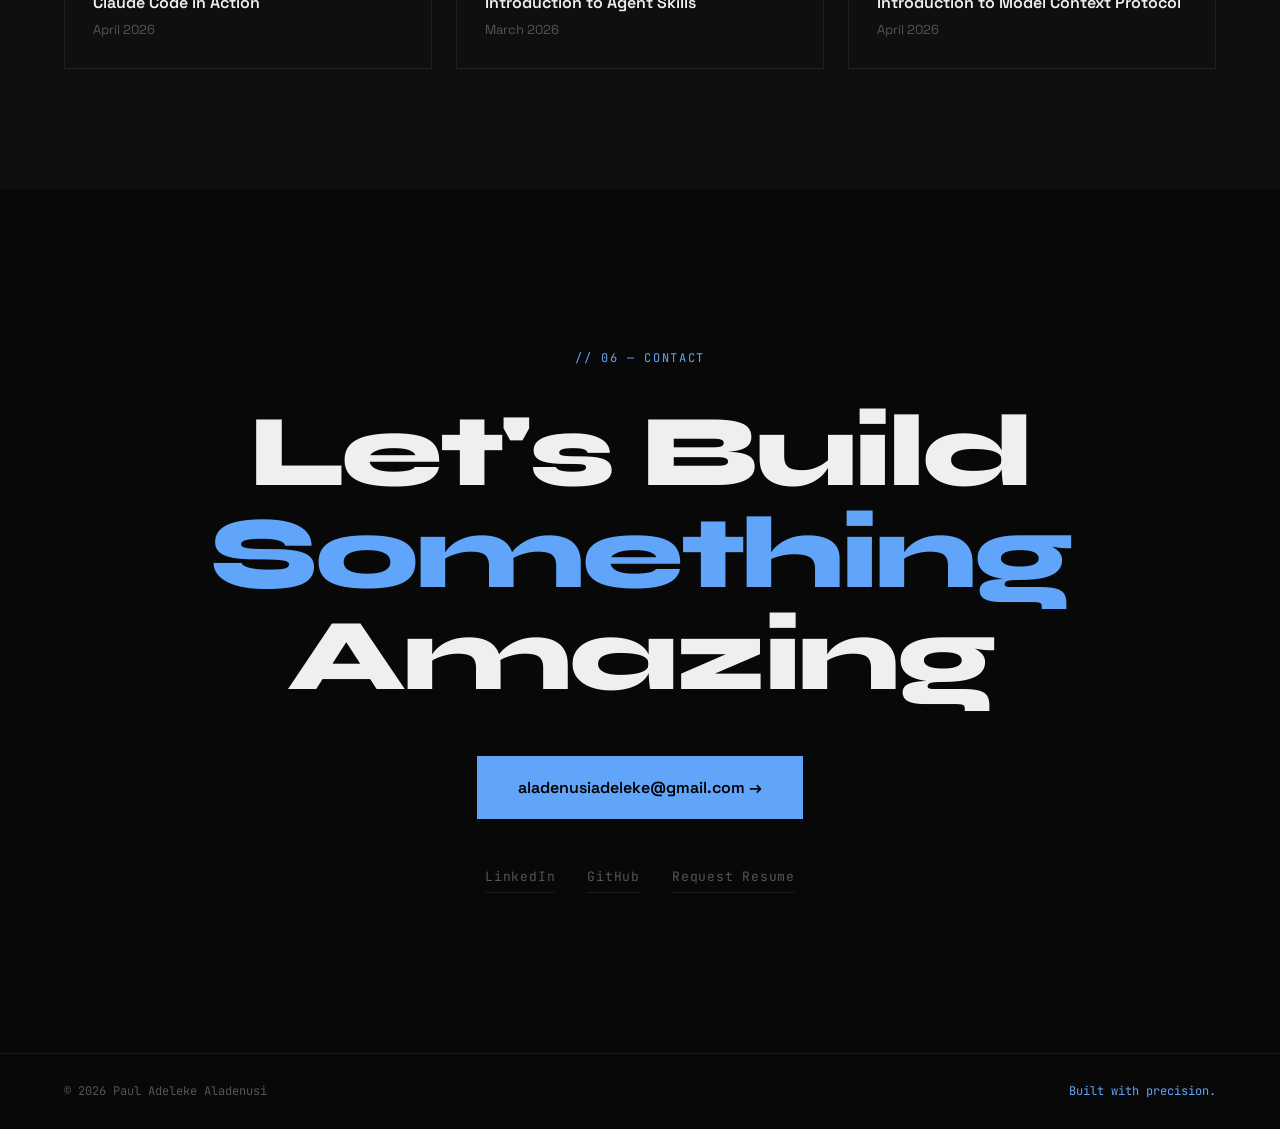
==== commit fd77a152: "content: correct GPA to 4.78 Updates all three occurrences in the deployed page: the About prose, th" ====
--- a/index.html
+++ b/index.html
@@ -81,9 +81,9 @@
     <div class="about-text reveal">
       <p>I'm a <strong>full-stack engineer with a backend focus</strong>, currently a Senior Developer at Benmore Technologies where I own end-to-end development across four concurrent production products in edtech, fintech, property-tech, and ERP.</p>
       <p>My stack spans <strong>Django/DRF &amp; FastAPI</strong> backends, <strong>React &amp; React Native</strong> frontends, with Stripe &amp; Plaid payments and Clerk authentication. I'm a <strong>developer first</strong> — I lean on an AI-augmented workflow with Claude Code to ship faster, but the engineering judgment is mine.</p>
-      <p>Previously interned at <strong>Ernst &amp; Young (Digital Risk)</strong> and co-founded UniOrdering — a campus delivery platform serving 1,000+ students. Graduated with a <strong>First-Class degree (4.75/5.0 GPA)</strong> from Pan-Atlantic University.</p>
+      <p>Previously interned at <strong>Ernst &amp; Young (Digital Risk)</strong> and co-founded UniOrdering — a campus delivery platform serving 1,000+ students. Graduated with a <strong>First-Class degree (4.78/5.0 GPA)</strong> from Pan-Atlantic University.</p>
       <div class="about-stats stagger">
-        <div class="stat reveal"><div class="stat-num">4.75</div><div class="stat-label">First Class GPA</div></div>
+        <div class="stat reveal"><div class="stat-num">4.78</div><div class="stat-label">First Class GPA</div></div>
         <div class="stat reveal"><div class="stat-num">4</div><div class="stat-label">Production Products</div></div>
         <div class="stat reveal"><div class="stat-num">1K+</div><div class="stat-label">Students Served</div></div>
         <div class="stat reveal"><div class="stat-num">700+</div><div class="stat-label">AI Assistant Users</div></div>
@@ -242,7 +242,7 @@
       <div class="tl-date">2022 — 2026</div>
       <div class="tl-role">B.Sc. Computer Science</div>
       <div class="tl-company">Pan-Atlantic University</div>
-      <div class="tl-desc">Graduated First-Class (4.75/5.0 GPA). Data structures, algorithms, full-stack development. ICT team AI project collaboration.</div>
+      <div class="tl-desc">Graduated First-Class (4.78/5.0 GPA). Data structures, algorithms, full-stack development. ICT team AI project collaboration.</div>
     </div>
   </div>
 </section>
